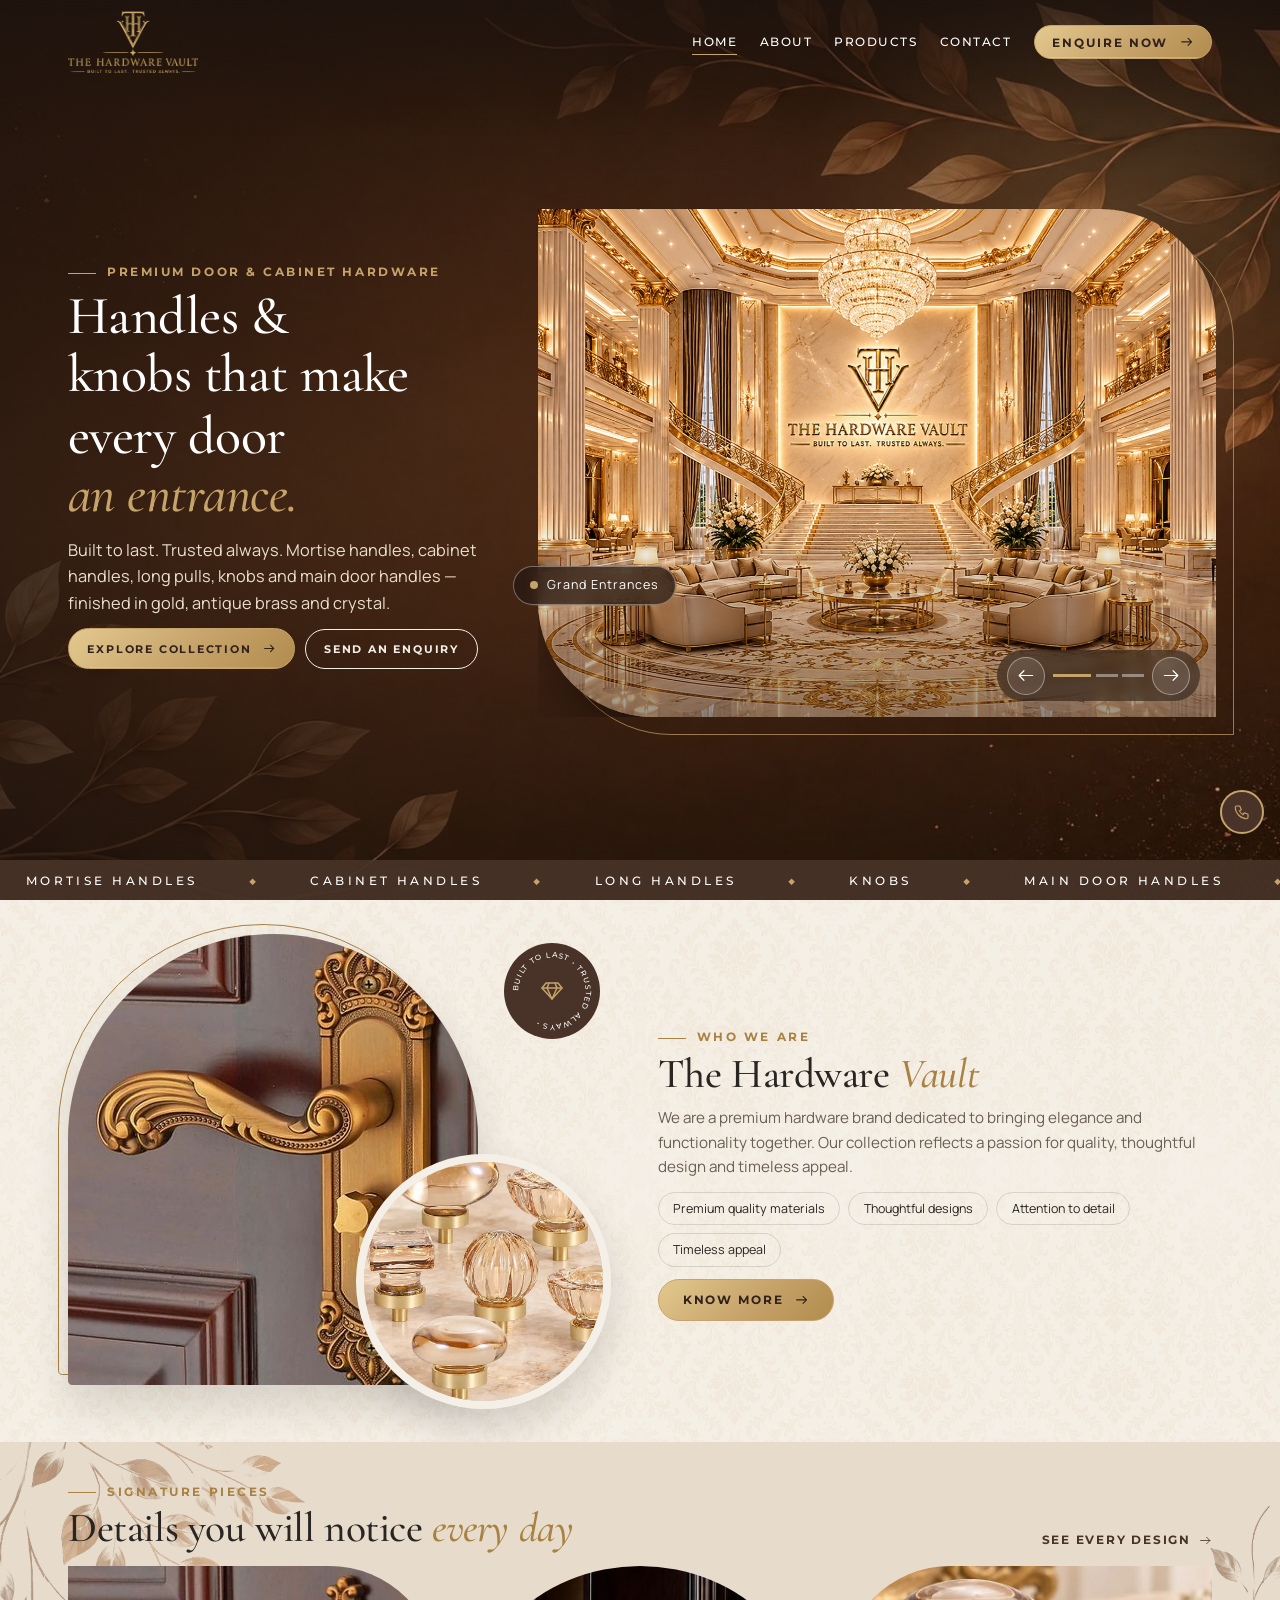
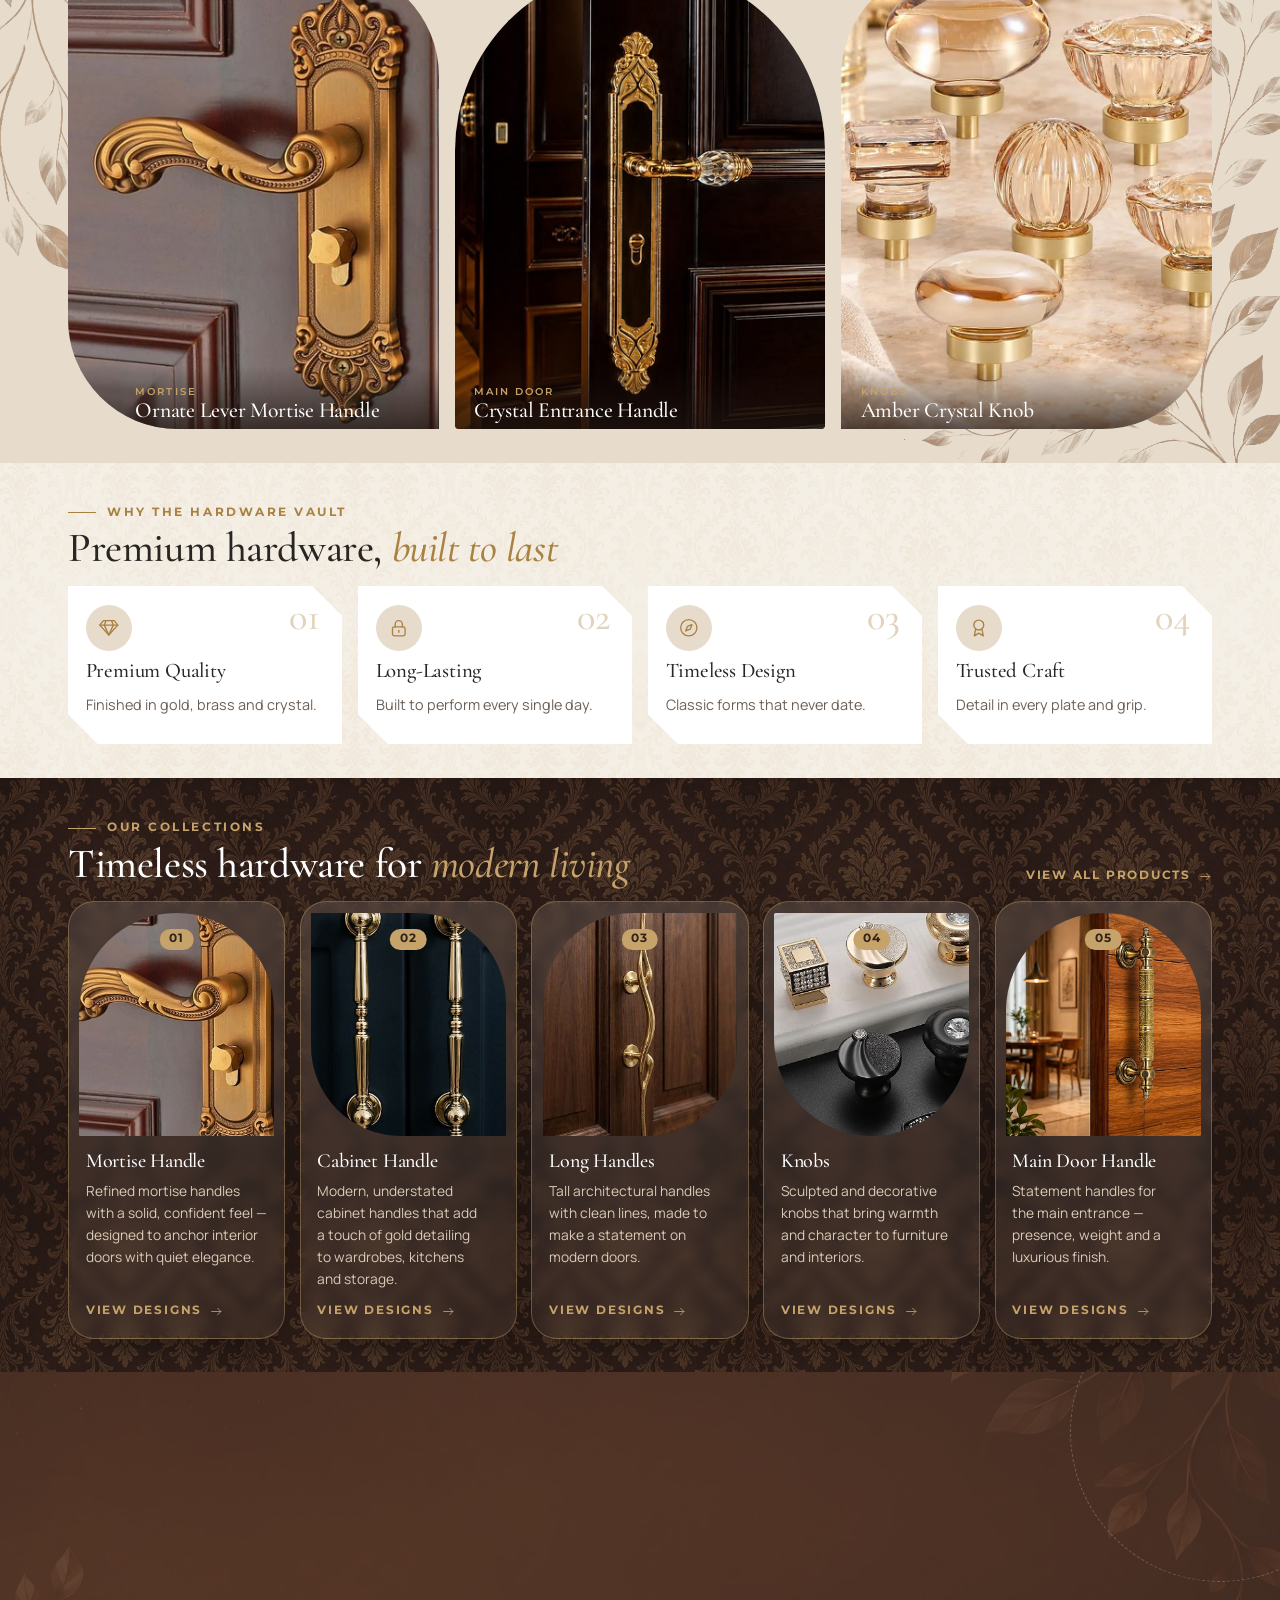
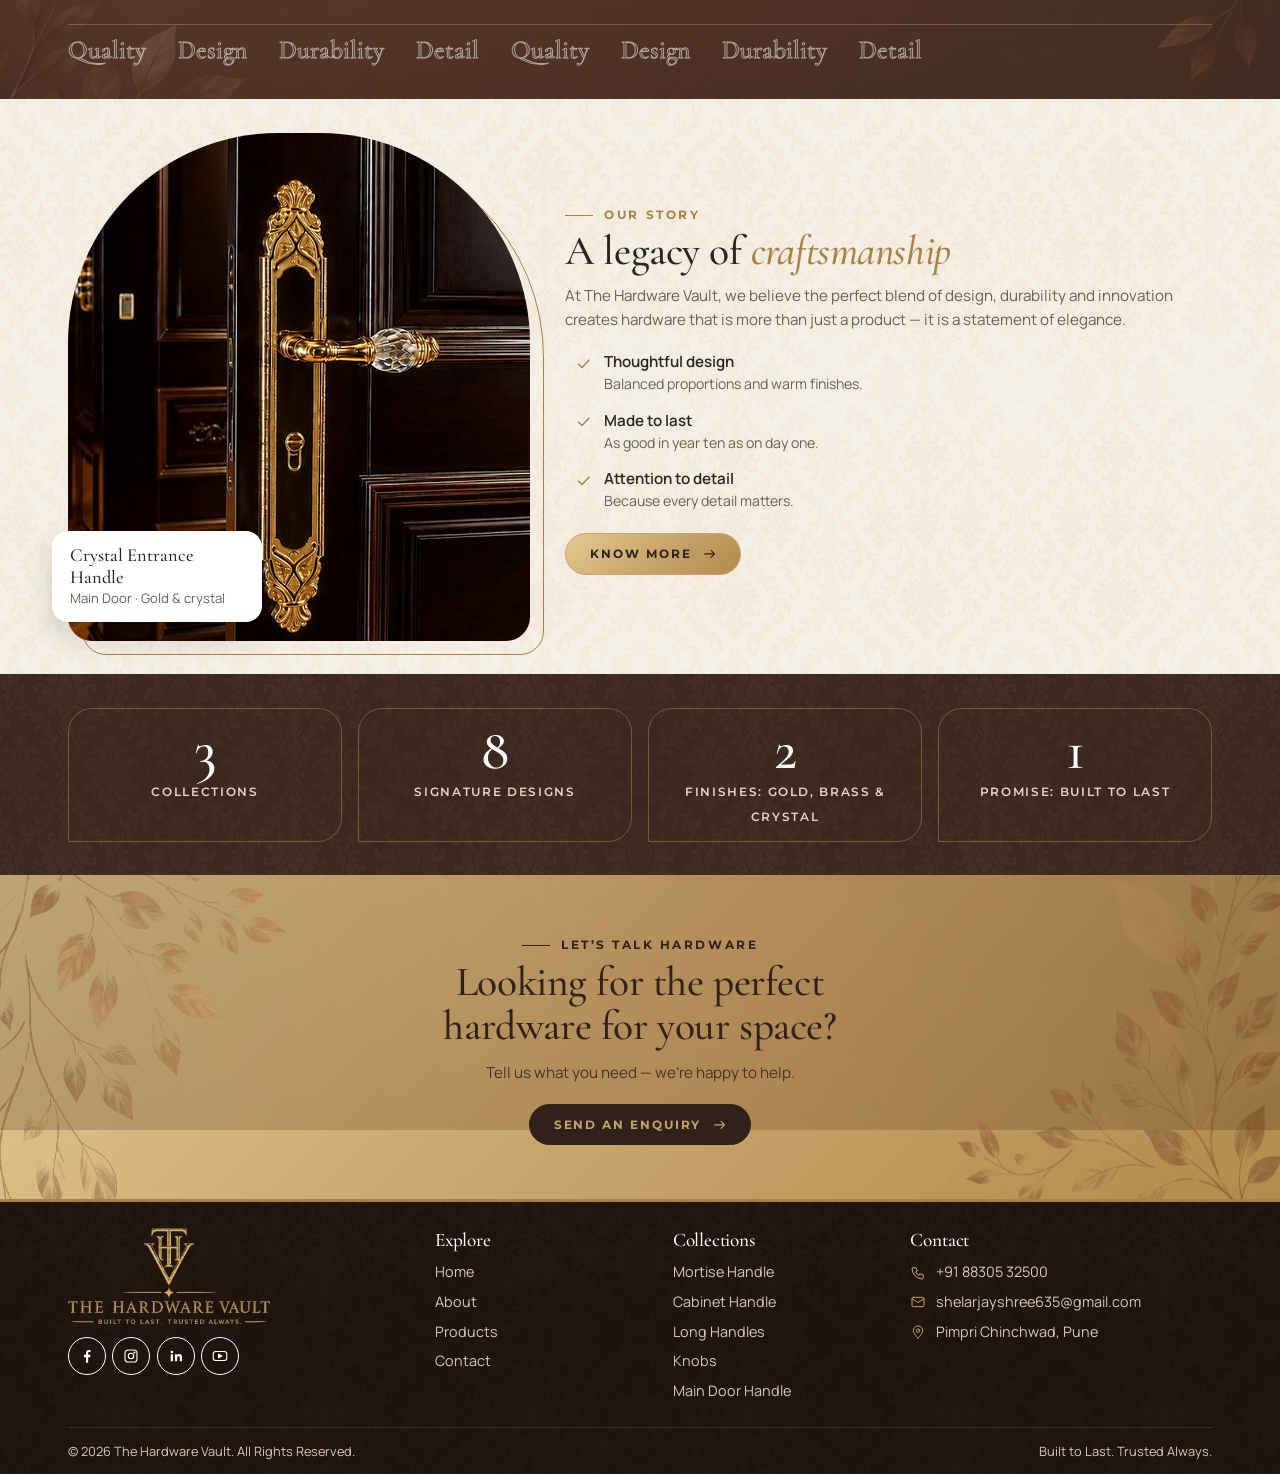
==== index.html @ c2783288 "first commit" ====
<!DOCTYPE html>
<html lang="en">

<head>
    <meta charset="UTF-8">
    <meta name="viewport" content="width=device-width, initial-scale=1.0">
    <title>The Hardware Vault — Premium Hardware Solutions</title>
    <meta name="description"
        content="The Hardware Vault — premium luxury hardware: mortise handles, cabinet handles, long handles, knobs and main door handles. Built to last. Trusted always.">
    <meta name="theme-color" content="#30211B">
    <link rel="icon" href="favicon.ico" sizes="any">
    <link rel="icon" type="image/png" href="assets/images/favicon-64.png">
    <link rel="apple-touch-icon" href="assets/images/apple-touch-icon.png">
    <link rel="preconnect" href="https://fonts.googleapis.com">
    <link rel="preconnect" href="https://fonts.gstatic.com" crossorigin>
    <link
        href="https://fonts.googleapis.com/css2?family=Cormorant+Garamond:ital,wght@0,500;0,600;1,500&family=Manrope:wght@400;500;600;700&family=Montserrat:wght@500;600;700&display=swap"
        rel="stylesheet">
    <link rel="stylesheet" href="assets/css/style.css">
    <script>document.documentElement.classList.add('js')</script>
</head>

<body>
    <a class="skip" href="#main">Skip to content</a>
    <svg xmlns="http://www.w3.org/2000/svg" style="position:absolute;width:0;height:0;overflow:hidden"
        aria-hidden="true" focusable="false">
        <defs>
            <symbol id="i-arrow" viewBox="0 0 24 24">
                <path d="M3 12h17M14 6l6 6-6 6" />
            </symbol>
            <symbol id="i-chev" viewBox="0 0 24 24">
                <path d="M6 9l6 6 6-6" />
            </symbol>
            <symbol id="i-up" viewBox="0 0 24 24">
                <path d="M6 15l6-6 6 6" />
            </symbol>
            <symbol id="i-menu" viewBox="0 0 24 24">
                <path d="M4 7h16M4 12h16M4 17h10" />
            </symbol>
            <symbol id="i-close" viewBox="0 0 24 24">
                <path d="M6 6l12 12M18 6L6 18" />
            </symbol>
            <symbol id="i-phone" viewBox="0 0 24 24">
                <path d="M5 4h4l2 5-2.5 1.5a11 11 0 0 0 5 5L15 13l5 2v4a2 2 0 0 1-2 2A16 16 0 0 1 3 6a2 2 0 0 1 2-2z" />
            </symbol>
            <symbol id="i-mail" viewBox="0 0 24 24">
                <rect x="3" y="5" width="18" height="14" rx="2" />
                <path d="M3 7l9 6 9-6" />
            </symbol>
            <symbol id="i-pin" viewBox="0 0 24 24">
                <path d="M12 21s-7-6.2-7-11a7 7 0 0 1 14 0c0 4.8-7 11-7 11z" />
                <circle cx="12" cy="10" r="2.5" />
            </symbol>
            <symbol id="i-clock" viewBox="0 0 24 24">
                <circle cx="12" cy="12" r="9" />
                <path d="M12 7v5l3 2" />
            </symbol>
            <symbol id="i-gem" viewBox="0 0 24 24">
                <path d="M6 4h12l4 5-10 11L2 9z" />
                <path d="M2 9h20M9 4l-2 5 5 11 5-11-2-5" />
            </symbol>
            <symbol id="i-lock" viewBox="0 0 24 24">
                <rect x="5" y="11" width="14" height="10" rx="2" />
                <path d="M8 11V8a4 4 0 0 1 8 0v3" />
                <path d="M12 15v2" />
            </symbol>
            <symbol id="i-compass" viewBox="0 0 24 24">
                <circle cx="12" cy="12" r="9" />
                <path d="M15.5 8.5l-2 5-5 2 2-5z" />
            </symbol>
            <symbol id="i-award" viewBox="0 0 24 24">
                <circle cx="12" cy="9" r="5.5" />
                <path d="M8.5 13.8L7 21l5-3 5 3-1.5-7.2" />
            </symbol>
            <symbol id="i-pen" viewBox="0 0 24 24">
                <path d="M4 20l1-4L16 5l3 3L8 19z" />
                <path d="M14 7l3 3" />
            </symbol>
            <symbol id="i-home" viewBox="0 0 24 24">
                <path d="M3 11l9-8 9 8" />
                <path d="M5 10v10h14V10" />
                <path d="M10 20v-6h4v6" />
            </symbol>
            <symbol id="i-check" viewBox="0 0 24 24">
                <path d="M5 12.5l4.5 4.5L19 7" />
            </symbol>
            <symbol id="i-fb" viewBox="0 0 24 24">
                <path class="ic-fill"
                    d="M13.5 21v-7.5h2.6l.5-3.2h-3.1V8.4c0-.9.4-1.6 1.7-1.6h1.5V4.1c-.3 0-1.2-.1-2.2-.1-2.4 0-3.9 1.4-3.9 4v2.3H7.9v3.2h2.7V21z"
                    fill="currentColor" stroke="none" />
            </symbol>
            <symbol id="i-ig" viewBox="0 0 24 24">
                <rect x="4" y="4" width="16" height="16" rx="4.5" />
                <circle cx="12" cy="12" r="3.6" />
                <circle cx="16.6" cy="7.4" r=".6" fill="currentColor" />
            </symbol>
            <symbol id="i-in" viewBox="0 0 24 24">
                <path
                    d="M5 9.5h3V19H5zM6.5 5a1.7 1.7 0 1 1 0 3.4 1.7 1.7 0 0 1 0-3.4zM10.5 9.5h2.9v1.3c.5-.9 1.6-1.5 3-1.5 2.7 0 3.6 1.7 3.6 4.4V19h-3v-4.8c0-1.2-.3-2-1.5-2s-1.9.9-1.9 2.1V19h-3z"
                    fill="currentColor" stroke="none" />
            </symbol>
            <symbol id="i-yt" viewBox="0 0 24 24">
                <rect x="3" y="6" width="18" height="12" rx="3.5" />
                <path d="M10.2 9.6v4.8l4.2-2.4z" fill="currentColor" />
            </symbol>
        </defs>
    </svg>
    <header class="site-header" id="top">
        <div class="container">
            <div class="hbar">
                <a class="brand" href="index.html" aria-label="The Hardware Vault - Home"><img
                        src="assets/images/logo.png" width="1130" height="537"
                        alt="The Hardware Vault - Built to last. Trusted always."></a>
                <button class="menu-btn" type="button" aria-label="Toggle menu" aria-expanded="false"
                    aria-controls="mainNav"><svg class="ic m" aria-hidden="true">
                        <use href="#i-menu" />
                    </svg><svg class="ic x" aria-hidden="true">
                        <use href="#i-close" />
                    </svg></button>
                <div class="nav-wrap" id="mainNav">
                    <ul class="nav-list">
                        <li><a class="nav-link active" aria-current="page" href="index.html">Home</a></li>
                        <li><a class="nav-link" href="about.html">About</a></li>
                        <li><a class="nav-link" href="products.html">Products</a></li>
                        <li><a class="nav-link" href="contact.html">Contact</a></li>
                        <li><a class="btn-a btn-sm magnetic" href="contact.html#enquiry">Enquire Now <svg class="ic "
                                    aria-hidden="true">
                                    <use href="#i-arrow" />
                                </svg></a></li>
                    </ul>
                </div>
            </div>
        </div>
    </header>
    <main id="main">

        <section class="hero hero-split" data-slider aria-roledescription="carousel" aria-label="Featured hardware">
            <div class="hero-glow" aria-hidden="true"></div>
            <div class="container hero-grid">
                <div class="hero-copy"><span class="eyebrow">Premium door &amp; cabinet hardware</span>
                    <h1><span class="lw"><span class="ln">Handles &amp; knobs that make</span></span><span
                            class="lw"><span class="ln">every door <em>an entrance.</em></span></span></h1>
                    <p>Built to last. Trusted always. Mortise handles, cabinet handles, long pulls, knobs and main door
                        handles &mdash; finished in gold, antique brass and crystal.</p>
                    <div class="lead-row"><a class="btn-a magnetic" href="products.html">Explore Collection <svg
                                class="ic " aria-hidden="true">
                                <use href="#i-arrow" />
                            </svg></a><a class="btn-a btn-o" href="contact.html#enquiry">Send an Enquiry</a></div>
                </div>
                <div class="hero-stage stage-land shape-leaf" data-stage>
                    <div class="stage-ring" aria-hidden="true"></div>
                    <div class="arch-frame">
                        <div class="hero-bg">
                            <figure class="slide is-on" data-cap="Grand Entrances"><img
                                    src="assets/images/hero/contact-hero.jpg" fetchpriority="high" decoding="async"
                                    alt="Grand luxury lobby with The Hardware Vault logo" style="--pos:50% 50%">
                            </figure>
                            <figure class="slide" data-cap="Statement Main Doors"><img
                                    src="assets/images/hero/home-hero.jpg"
                                    alt="Gold mortise handle on a dark panelled door" style="--pos:62% 55%"
                                    loading="lazy"></figure>
                            <figure class="slide" data-cap="Crystal &amp; Gold Knobs"><img
                                    src="assets/images/about/commitment.jpg" alt="Amber crystal knobs with gold bases"
                                    style="--pos:50% 45%" loading="lazy"></figure>
                        </div>
                    </div><span class="chip float"><i class="dot"></i> <span class="cap-t" aria-live="polite">Grand
                            Entrances</span></span>
                    <div class="hero-ctrl"><button class="arrow prev" type="button" aria-label="Previous slide"><svg
                                class="ic " aria-hidden="true">
                                <use href="#i-arrow" />
                            </svg></button>
                        <div class="dots"><button type="button" aria-label="Slide 1" class="is-on"></button><button
                                type="button" aria-label="Slide 2"></button><button type="button"
                                aria-label="Slide 3"></button></div><button class="arrow next" type="button"
                            aria-label="Next slide"><svg class="ic " aria-hidden="true">
                                <use href="#i-arrow" />
                            </svg></button>
                    </div>
                </div>
            </div>
            <div class="hero-marq" aria-hidden="true">
                <div><span>Mortise Handles</span><span>Cabinet Handles</span><span>Long
                        Handles</span><span>Knobs</span><span>Main Door Handles</span><span>Built to last. Trusted
                        always.</span><span>Mortise Handles</span><span>Cabinet Handles</span><span>Long
                        Handles</span><span>Knobs</span><span>Main Door Handles</span><span>Built to last. Trusted
                        always.</span></div>
            </div>
        </section>

        <section class="sec">
            <div class="container">
                <div class="cols cols-2">
                    <div>
                        <div class="layer tilt">
                            <div class="ph r45 a zoom" data-mask><img src="assets/images/products/mortise-1.jpg"
                                    alt="Ornate lever mortise handle in gold" loading="lazy"></div>
                            <div class="ph r11 b zoom"><img src="assets/images/products/knobs-1.jpg"
                                    alt="Amber crystal knob" loading="lazy"></div>
                            <div class="spin"><svg class="ring-t" viewBox="0 0 100 100" aria-hidden="true">
                                    <defs>
                                        <path id="cp" d="M50 50m-38 0a38 38 0 1 1 76 0a38 38 0 1 1-76 0" />
                                    </defs><text>
                                        <textPath href="#cp">Built to last &bull; Trusted always &bull;</textPath>
                                    </text>
                                </svg><svg class="ic " aria-hidden="true">
                                    <use href="#i-gem" />
                                </svg></div>
                        </div>
                    </div>
                    <div data-reveal><span class="eyebrow">Who we are</span>
                        <h2>The Hardware <em>Vault</em></h2>
                        <p>We are a premium hardware brand dedicated to bringing elegance and functionality together.
                            Our collection reflects a passion for quality, thoughtful design and timeless appeal.</p>
                        <div class="ticks"><span>Premium quality materials</span><span>Thoughtful
                                designs</span><span>Attention to detail</span><span>Timeless appeal</span></div>
                        <a class="btn-a magnetic" href="about.html">Know More <svg class="ic " aria-hidden="true">
                                <use href="#i-arrow" />
                            </svg></a>
                    </div>
                </div>
            </div>
        </section>

        <section class="sec sec-alt" id="signature">
            <div class="container">
                <div class="head head-row" data-reveal>
                    <div><span class="eyebrow">Signature Pieces</span>
                        <h2>Details you will notice <em>every day</em></h2>
                    </div><a class="lnk" href="products.html">See every design <svg class="ic " aria-hidden="true">
                            <use href="#i-arrow" />
                        </svg></a>
                </div>
                <div class="proj-grid"><a class="pcard zoom" data-reveal href="products.html#mortise-handle"
                        aria-label="Ornate Lever Mortise Handle">
                        <div class="ph"><img src="assets/images/products/mortise-1.jpg"
                                alt="Ornate Lever Mortise Handle" style="--pos:50% 50%" loading="lazy"></div><span
                            class="arr"><svg class="ic " aria-hidden="true">
                                <use href="#i-arrow" />
                            </svg></span>
                        <div class="cap"><small>Mortise</small>
                            <h3>Ornate Lever Mortise Handle</h3>
                        </div>
                    </a><a class="pcard zoom" data-reveal href="products.html#main-door-handle"
                        aria-label="Crystal Entrance Handle">
                        <div class="ph"><img src="assets/images/products/main-door-2.jpg" alt="Crystal Entrance Handle"
                                style="--pos:50% 50%" loading="lazy"></div><span class="arr"><svg class="ic "
                                aria-hidden="true">
                                <use href="#i-arrow" />
                            </svg></span>
                        <div class="cap"><small>Main Door</small>
                            <h3>Crystal Entrance Handle</h3>
                        </div>
                    </a><a class="pcard zoom" data-reveal href="products.html#knobs" aria-label="Amber Crystal Knob">
                        <div class="ph"><img src="assets/images/products/knobs-1.jpg" alt="Amber Crystal Knob"
                                style="--pos:50% 50%" loading="lazy"></div><span class="arr"><svg class="ic "
                                aria-hidden="true">
                                <use href="#i-arrow" />
                            </svg></span>
                        <div class="cap"><small>Knobs</small>
                            <h3>Amber Crystal Knob</h3>
                        </div>
                    </a></div>
            </div>
        </section>

        <section class="sec">
            <div class="container">
                <div class="head head-row" data-reveal>
                    <div><span class="eyebrow">Why The Hardware Vault</span>
                        <h2>Premium hardware, <em>built to last</em></h2>
                    </div>
                </div>
                <div class="g4">
                    <div data-reveal>
                        <div class="scard"><b class="sn">01</b><span class="ic-wrap"><svg class="ic "
                                    aria-hidden="true">
                                    <use href="#i-gem" />
                                </svg></span>
                            <h3>Premium Quality</h3>
                            <p class="mb-0">Finished in gold, brass and crystal.</p>
                        </div>
                    </div>
                    <div data-reveal>
                        <div class="scard"><b class="sn">02</b><span class="ic-wrap"><svg class="ic "
                                    aria-hidden="true">
                                    <use href="#i-lock" />
                                </svg></span>
                            <h3>Long-Lasting</h3>
                            <p class="mb-0">Built to perform every single day.</p>
                        </div>
                    </div>
                    <div data-reveal>
                        <div class="scard"><b class="sn">03</b><span class="ic-wrap"><svg class="ic "
                                    aria-hidden="true">
                                    <use href="#i-compass" />
                                </svg></span>
                            <h3>Timeless Design</h3>
                            <p class="mb-0">Classic forms that never date.</p>
                        </div>
                    </div>
                    <div data-reveal>
                        <div class="scard"><b class="sn">04</b><span class="ic-wrap"><svg class="ic "
                                    aria-hidden="true">
                                    <use href="#i-award" />
                                </svg></span>
                            <h3>Trusted Craft</h3>
                            <p class="mb-0">Detail in every plate and grip.</p>
                        </div>
                    </div>
                </div>
            </div>
        </section>

        <section class="sec sec-damask" id="collections">
            <div class="container">
                <div class="head head-row" data-reveal>
                    <div><span class="eyebrow">Our Collections</span>
                        <h2>Timeless hardware for <em>modern living</em></h2>
                    </div><a class="lnk" href="products.html">View all products <svg class="ic " aria-hidden="true">
                            <use href="#i-arrow" />
                        </svg></a>
                </div>
                <div class="svc-grid"><a class="svc v0" href="products.html#mortise-handle" data-reveal>
                        <div class="ph zoom"><img src="assets/images/categories/mortise.jpg" alt="Mortise Handle"
                                loading="lazy"><span class="num">01</span></div>
                        <div class="sb"><svg class="ic " aria-hidden="true">
                                <use href="#i-arrow" />
                            </svg>
                            <h3>Mortise Handle</h3>
                            <p>Refined mortise handles with a solid, confident feel &mdash; designed to anchor interior
                                doors with quiet elegance.</p><span class="lnk">View designs <svg class="ic "
                                    aria-hidden="true">
                                    <use href="#i-arrow" />
                                </svg></span>
                        </div>
                    </a><a class="svc v1" href="products.html#cabinet-handle" data-reveal>
                        <div class="ph zoom"><img src="assets/images/categories/cabinet.jpg" alt="Cabinet Handle"
                                loading="lazy"><span class="num">02</span></div>
                        <div class="sb"><svg class="ic " aria-hidden="true">
                                <use href="#i-arrow" />
                            </svg>
                            <h3>Cabinet Handle</h3>
                            <p>Modern, understated cabinet handles that add a touch of gold detailing to wardrobes,
                                kitchens and storage.</p><span class="lnk">View designs <svg class="ic "
                                    aria-hidden="true">
                                    <use href="#i-arrow" />
                                </svg></span>
                        </div>
                    </a><a class="svc v2" href="products.html#long-handles" data-reveal>
                        <div class="ph zoom"><img src="assets/images/categories/long.jpg" alt="Long Handles"
                                loading="lazy"><span class="num">03</span></div>
                        <div class="sb"><svg class="ic " aria-hidden="true">
                                <use href="#i-arrow" />
                            </svg>
                            <h3>Long Handles</h3>
                            <p>Tall architectural handles with clean lines, made to make a statement on modern doors.
                            </p><span class="lnk">View designs <svg class="ic " aria-hidden="true">
                                    <use href="#i-arrow" />
                                </svg></span>
                        </div>
                    </a><a class="svc v3" href="products.html#knobs" data-reveal>
                        <div class="ph zoom"><img src="assets/images/categories/knobs.jpg" alt="Knobs"
                                loading="lazy"><span class="num">04</span></div>
                        <div class="sb"><svg class="ic " aria-hidden="true">
                                <use href="#i-arrow" />
                            </svg>
                            <h3>Knobs</h3>
                            <p>Sculpted and decorative knobs that bring warmth and character to furniture and interiors.
                            </p><span class="lnk">View designs <svg class="ic " aria-hidden="true">
                                    <use href="#i-arrow" />
                                </svg></span>
                        </div>
                    </a><a class="svc v4" href="products.html#main-door-handle" data-reveal>
                        <div class="ph zoom"><img src="assets/images/categories/main-door.jpg" alt="Main Door Handle"
                                loading="lazy"><span class="num">05</span></div>
                        <div class="sb"><svg class="ic " aria-hidden="true">
                                <use href="#i-arrow" />
                            </svg>
                            <h3>Main Door Handle</h3>
                            <p>Statement handles for the main entrance &mdash; presence, weight and a luxurious finish.
                            </p><span class="lnk">View designs <svg class="ic " aria-hidden="true">
                                    <use href="#i-arrow" />
                                </svg></span>
                        </div>
                    </a></div>
            </div>
        </section>

        <section class="band" id="philosophy">
            <div class="ring"></div>
            <div class="bg" data-parallax><img src="assets/images/bg/leaves-wide.jpg" alt="" loading="lazy"></div>
            <div class="container">
                <div class="cols cols-5-7">
                    <div data-reveal><span class="eyebrow">Our Philosophy</span>
                        <h2>What guides <em>everything we do</em></h2>
                        <p class="mb-0">The handle is the first thing you touch, and the detail you remember.</p>
                    </div>
                    <div class="g3">
                        <div data-reveal>
                            <div class="pillar"><b>01</b>
                                <h4>Quality Without Compromise</h4>
                                <p>Every piece is chosen and finished with care, so it looks refined and performs
                                    reliably day after day.</p>
                            </div>
                        </div>
                        <div data-reveal>
                            <div class="pillar"><b>02</b>
                                <h4>Design That Inspires</h4>
                                <p>Clean lines, warm finishes and balanced proportions that elevate the spaces they live
                                    in.</p>
                            </div>
                        </div>
                        <div data-reveal>
                            <div class="pillar"><b>03</b>
                                <h4>Built for Everyday Living</h4>
                                <p>Hardware that feels natural to use &mdash; comfortable, dependable and made to last.
                                </p>
                            </div>
                        </div>
                    </div>
                </div>
                <div class="ticker" aria-hidden="true">
                    <div>
                        <span>Quality</span><span>Design</span><span>Durability</span><span>Detail</span><span>Quality</span><span>Design</span><span>Durability</span><span>Detail</span>
                    </div>
                </div>
            </div>
        </section>

        <section class="sec" id="legacy">
            <div class="container">
                <div class="cols cols-5-7">
                    <div class="order-1">
                        <div class="frame tilt">
                            <div class="ph r45 zoom" data-mask><img src="assets/images/products/main-door-2.jpg"
                                    alt="Crystal entrance handle on a dark wood door" loading="lazy"></div>
                            <div class="fcard"><b>Crystal Entrance Handle</b>Main Door &middot; Gold &amp; crystal</div>
                        </div>
                    </div>
                    <div data-reveal><span class="eyebrow">Our Story</span>
                        <h2>A legacy of <em>craftsmanship</em></h2>
                        <p>At The Hardware Vault, we believe the perfect blend of design, durability and innovation
                            creates hardware that is more than just a product &mdash; it is a statement of elegance.</p>
                        <ul class="fl">
                            <li><svg class="ic " aria-hidden="true">
                                    <use href="#i-check" />
                                </svg>
                                <div><strong>Thoughtful design</strong><span>Balanced proportions and warm
                                        finishes.</span></div>
                            </li>
                            <li><svg class="ic " aria-hidden="true">
                                    <use href="#i-check" />
                                </svg>
                                <div><strong>Made to last</strong><span>As good in year ten as on day one.</span></div>
                            </li>
                            <li><svg class="ic " aria-hidden="true">
                                    <use href="#i-check" />
                                </svg>
                                <div><strong>Attention to detail</strong><span>Because every detail matters.</span>
                                </div>
                            </li>
                        </ul>
                        <a class="btn-a magnetic" href="about.html">Know More <svg class="ic " aria-hidden="true">
                                <use href="#i-arrow" />
                            </svg></a>
                    </div>
                </div>
            </div>
        </section>

        <section class="sec sec-brown">
            <div class="container">
                <div class="g4 stats">
                    <div class="stat" data-reveal><b><span data-count="5">0</span></b><span>Collections</span></div>
                    <div class="stat" data-reveal><b><span data-count="15">0</span></b><span>Signature designs</span>
                    </div>
                    <div class="stat" data-reveal><b><span data-count="3">0</span></b><span>Finishes: gold, brass &amp;
                            crystal</span></div>
                    <div class="stat" data-reveal><b><span data-count="1">0</span></b><span>Promise: built to
                            last</span></div>
                </div>
            </div>
        </section>

        <section class="cta">
            <div class="cta-bg"><img src="assets/images/bg/leaves-tall.jpg" alt="" loading="lazy" style="--pos:50% 52%">
            </div>
            <div class="container" data-reveal><span class="eyebrow">Let&rsquo;s talk hardware</span>
                <h2>Looking for the perfect hardware for your space?</h2>
                <p>Tell us what you need &mdash; we&rsquo;re happy to help.</p>
                <a class="btn-a magnetic" href="contact.html#enquiry">Send an Enquiry <svg class="ic "
                        aria-hidden="true">
                        <use href="#i-arrow" />
                    </svg></a>
            </div>
        </section>
    </main>
    <footer>
        <div class="container">
            <div class="foot-grid">
                <div><a class="brand" href="index.html" aria-label="The Hardware Vault - Home"><img
                            src="assets/images/logo.png" width="1130" height="537" alt="The Hardware Vault"
                            loading="lazy"></a>
                    <div class="soc"><a href="#" aria-label="Facebook"><svg class="ic " aria-hidden="true">
                                <use href="#i-fb" />
                            </svg></a><a href="#" aria-label="Instagram"><svg class="ic " aria-hidden="true">
                                <use href="#i-ig" />
                            </svg></a><a href="#" aria-label="LinkedIn"><svg class="ic " aria-hidden="true">
                                <use href="#i-in" />
                            </svg></a><a href="#" aria-label="YouTube"><svg class="ic " aria-hidden="true">
                                <use href="#i-yt" />
                            </svg></a></div>
                </div>
                <div>
                    <h4>Explore</h4>
                    <ul>
                        <li><a href="index.html">Home</a></li>
                        <li><a href="about.html">About</a></li>
                        <li><a href="products.html">Products</a></li>
                        <li><a href="contact.html">Contact</a></li>
                    </ul>
                </div>
                <div>
                    <h4>Collections</h4>
                    <ul>
                        <li><a href="products.html#mortise-handle">Mortise Handle</a></li>
                        <li><a href="products.html#cabinet-handle">Cabinet Handle</a></li>
                        <li><a href="products.html#long-handles">Long Handles</a></li>
                        <li><a href="products.html#knobs">Knobs</a></li>
                        <li><a href="products.html#main-door-handle">Main Door Handle</a></li>
                    </ul>
                </div>
                <div>
                    <h4>Contact</h4>
                    <ul>
                        <li><svg class="ic " aria-hidden="true">
                                <use href="#i-phone" />
                            </svg><a href="tel:+918830532500">+91 88305 32500</a></li>
                        <li><svg class="ic " aria-hidden="true">
                                <use href="#i-mail" />
                            </svg><a href="mailto:shelarjayshree635@gmail.com">shelarjayshree635@gmail.com</a></li>
                        <li><svg class="ic " aria-hidden="true">
                                <use href="#i-pin" />
                            </svg><span>Pimpri Chinchwad, Pune</span></li>
                    </ul>
                </div>
            </div>
            <div class="copy"><span>&copy; <span id="year">2026</span> The Hardware Vault. All Rights
                    Reserved.</span><span>Built to Last. Trusted Always.</span></div>
        </div>
        <button class="totop" type="button" aria-label="Back to top"><svg class="ic " aria-hidden="true">
                <use href="#i-up" />
            </svg></button>
        <a class="call-fab" href="tel:+918830532500" aria-label="Call us"><svg class="ic " aria-hidden="true">
                <use href="#i-phone" />
            </svg></a>
    </footer>
    <script src="assets/js/main.js"></script>
</body>

</html>
---- assets/css/style.css ----
/* ==========================================================================
   THE HARDWARE VAULT - design system
   Layout, shapes, hover effects and motion follow the "Aurelle Interiors" template.
   Colours / logo / content are The Hardware Vault's own brand palette.
   Fonts: Cormorant Garamond (headings) · Manrope (body) · Montserrat (navigation)
          loaded from Google Fonts; bundled Crimson Pro / Outfit are the offline fallback.
   ========================================================================== */

@font-face {
  font-family: 'Crimson Pro';
  src: url('../fonts/CrimsonPro-Regular.woff') format('woff');
  font-weight: 400;
  font-style: normal;
  font-display: swap
}

@font-face {
  font-family: 'Crimson Pro';
  src: url('../fonts/CrimsonPro-Italic.woff') format('woff');
  font-weight: 400;
  font-style: italic;
  font-display: swap
}

@font-face {
  font-family: 'Crimson Pro';
  src: url('../fonts/CrimsonPro-Bold.woff') format('woff');
  font-weight: 600 700;
  font-style: normal;
  font-display: swap
}

@font-face {
  font-family: 'Outfit';
  src: url('../fonts/Outfit-Regular.woff') format('woff');
  font-weight: 300 500;
  font-style: normal;
  font-display: swap
}

@font-face {
  font-family: 'Outfit';
  src: url('../fonts/Outfit-Bold.woff') format('woff');
  font-weight: 600 800;
  font-style: normal;
  font-display: swap
}

:root {
  /* Brand palette */
  --walnut: #30211B;
  /* Deep Walnut   - hero, header, footer */
  --espresso: #493329;
  /* Espresso Brown - sections, cards      */
  --gold: #C6A36A;
  /* Champagne Gold - buttons, highlights  */
  --gold-d: #A98243;
  /* Antique Gold  - borders, icons        */
  --ivory: #F5F0E7;
  /* Warm Ivory    - background            */
  --cream: #E7DCCB;
  /* Soft Beige    - cards, sections       */
  --char: #282522;
  /* Charcoal      - text, headings        */
  --grey: #6B5F55;
  --taupe: #B9A68A;
  --line: rgba(40, 37, 34, .14);
  --grad: linear-gradient(135deg, #E3C98F 0%, #C6A36A 55%, #B28C4E 100%);
  --sec: clamp(1.3rem, 2.8vw, 2.1rem);
  --s3: 1rem;
  --ease: cubic-bezier(.22, .8, .24, 1);
  --spring: cubic-bezier(.34, 1.56, .64, 1);
  --serif: 'Cormorant Garamond', 'Crimson Pro', Georgia, 'Times New Roman', serif;
  --sans: 'Manrope', 'Outfit', 'Segoe UI', system-ui, -apple-system, Arial, sans-serif;
  --nav: 'Montserrat', 'Outfit', 'Segoe UI', system-ui, sans-serif;
}

*,
*::before,
*::after {
  box-sizing: border-box
}

html {
  scroll-behavior: smooth;
  scroll-padding-top: 90px;
  -webkit-text-size-adjust: 100%
}

body {
  margin: 0;
  font-family: var(--sans);
  color: var(--char);
  background: var(--ivory);
  font-size: .95rem;
  line-height: 1.6;
  overflow-x: hidden;
  -webkit-font-smoothing: antialiased
}

img {
  max-width: 100%;
  display: block
}

a {
  color: inherit;
  text-decoration: none
}

ul {
  list-style: none;
  margin: 0;
  padding: 0
}

button {
  font: inherit;
  color: inherit
}

h1,
h2,
h3,
h4 {
  font-family: var(--serif);
  font-weight: 500;
  line-height: 1.08;
  letter-spacing: -.01em;
  margin: 0 0 .6rem;
  text-wrap: balance
}

h1 {
  font-size: clamp(2.2rem, 5vw, 3.9rem)
}

h2 {
  font-size: clamp(1.8rem, 3.4vw, 2.6rem)
}

h3 {
  font-size: 1.5rem
}

p {
  margin: 0 0 .8rem;
  color: var(--grey);
  text-wrap: pretty
}

em {
  color: var(--gold-d);
  font-style: italic
}

.hero em,
.page-hero em,
.band em,
.cta em,
.sec-brown em,
.sec-dark em {
  color: var(--gold)
}

:focus-visible {
  outline: 2px solid var(--gold-d);
  outline-offset: 3px
}

.ic {
  width: 1.25em;
  height: 1.25em;
  fill: none;
  stroke: currentColor;
  stroke-width: 1.5;
  stroke-linecap: round;
  stroke-linejoin: round;
  flex: none
}

.skip {
  position: absolute;
  left: -999px;
  top: 8px;
  background: var(--gold);
  color: var(--walnut);
  padding: .5rem 1rem;
  z-index: 2000
}

.skip:focus {
  left: 8px
}

/* ---------- layout helpers (grid replaces Bootstrap) ---------- */
.container {
  width: 100%;
  max-width: 1200px;
  margin-inline: auto;
  padding-inline: clamp(16px, 3vw, 28px)
}

.sec {
  padding: var(--sec) 0
}

.sec-alt {
  background: var(--cream)
}

.sec-brown {
  background: var(--espresso);
  color: #fff
}

.sec-brown p {
  color: #e3d6c3
}

.sec-dark {
  background: var(--walnut);
  color: #eee
}

.sec-dark p {
  color: #d7c9b5
}

.eyebrow {
  font: 700 .72rem/1 var(--nav);
  letter-spacing: .22em;
  text-transform: uppercase;
  color: var(--gold-d);
  display: inline-flex;
  align-items: center;
  gap: .7rem;
  margin-bottom: .5rem
}

.eyebrow::before {
  content: "";
  width: 28px;
  height: 1px;
  background: currentColor
}

.hero .eyebrow,
.page-hero .eyebrow,
.band .eyebrow,
.cta .eyebrow,
.sec-brown .eyebrow,
.sec-dark .eyebrow {
  color: var(--gold)
}

.head {
  max-width: 640px;
  margin-bottom: .9rem
}

.head-row {
  display: flex;
  flex-wrap: wrap;
  justify-content: space-between;
  align-items: flex-end;
  gap: .6rem;
  max-width: none
}

.head-row h2,
.head h2 {
  margin-bottom: 0
}

.cols {
  display: grid;
  gap: 1.2rem;
  align-items: center
}

.cols-2 {
  grid-template-columns: 1fr 1fr
}

.cols-5-7 {
  grid-template-columns: 5fr 7fr
}

.cols-7-5 {
  grid-template-columns: 7fr 5fr
}

.cols-stretch {
  align-items: stretch
}

.g4 {
  display: grid;
  grid-template-columns: repeat(4, 1fr);
  gap: 1rem
}

.g3 {
  display: grid;
  grid-template-columns: repeat(3, 1fr);
  gap: 1rem
}

@media(min-width:992px) {
  .cols {
    gap: 2.2rem
  }
}

@media(max-width:991px) {

  .cols-2,
  .cols-5-7,
  .cols-7-5 {
    grid-template-columns: 1fr
  }

  .g4 {
    grid-template-columns: repeat(2, 1fr)
  }

  .order-1 {
    order: -1
  }
}

@media(max-width:767px) {
  .g3 {
    grid-template-columns: 1fr
  }

  .head-row {
    flex-direction: column;
    align-items: flex-start
  }
}

@media(max-width:575px) {
  .g4 {
    grid-template-columns: 1fr
  }
}

/* ---------- header ---------- */
.site-header {
  position: fixed;
  inset: 0 0 auto;
  z-index: 1000;
  padding: .7rem 0;
  color: #fff;
  transition: background .4s, padding .4s, box-shadow .4s
}

.site-header::before {
  content: "";
  position: absolute;
  inset: 0 0 -60% 0;
  background: linear-gradient(rgba(30, 20, 15, .72), rgba(30, 20, 15, 0));
  pointer-events: none;
  transition: opacity .4s;
  z-index: -1
}

.site-header.solid {
  background: rgba(48, 33, 27, .96);
  -webkit-backdrop-filter: blur(10px);
  backdrop-filter: blur(10px);
  padding: .35rem 0;
  box-shadow: 0 1px 0 rgba(198, 163, 106, .28)
}

.site-header.solid::before {
  opacity: 0
}

.hbar {
  display: flex;
  align-items: center;
  justify-content: space-between;
  flex-wrap: wrap;
  gap: 1rem
}

.brand {
  display: block;
  line-height: 0;
  flex: none
}

.brand img {
  height: 62px;
  width: auto;
  transition: height .4s var(--ease), transform .6s var(--ease)
}

.site-header.solid .brand img {
  height: 50px
}

.brand:hover img {
  transform: rotate(-2deg) scale(1.06)
}

.nav-wrap {
  display: flex;
  align-items: center
}

.nav-list {
  display: flex;
  align-items: center;
  gap: 1.4rem
}

.nav-link {
  position: relative;
  display: inline-flex;
  align-items: center;
  gap: .35rem;
  font: 500 .78rem/1 var(--nav);
  letter-spacing: .12em;
  text-transform: uppercase;
  padding: .4rem 0;
  color: inherit;
  background: none;
  border: 0;
  cursor: pointer
}

.nav-link::after {
  content: "";
  position: absolute;
  left: 0;
  bottom: 0;
  height: 1px;
  width: 100%;
  background: var(--gold);
  transform: scaleX(0);
  transform-origin: right;
  transition: transform .45s var(--ease)
}

.nav-link:hover::after,
.nav-link.active::after {
  transform: scaleX(1);
  transform-origin: left
}

.nav-link .ic {
  width: .9em;
  height: .9em;
  transition: transform .3s
}

.has-dd {
  position: relative
}

.has-dd:hover .nav-link .ic,
.has-dd.open .nav-link .ic {
  transform: rotate(180deg)
}

.dd {
  position: absolute;
  top: 100%;
  left: -1rem;
  min-width: 220px;
  padding: .6rem;
  margin-top: .4rem;
  background: var(--walnut);
  border: 1px solid rgba(198, 163, 106, .3);
  border-radius: 18px 18px 18px 0;
  box-shadow: 0 18px 40px rgba(0, 0, 0, .35);
  opacity: 0;
  visibility: hidden;
  transform: translateY(10px);
  transition: opacity .3s, transform .4s var(--ease), visibility .3s
}

.has-dd:hover .dd,
.has-dd.open .dd,
.has-dd:focus-within .dd {
  opacity: 1;
  visibility: visible;
  transform: none
}

.dd a {
  display: block;
  padding: .5rem .8rem;
  border-radius: 10px;
  font-size: .85rem;
  color: #eadfcd;
  transition: background .3s, color .3s, transform .3s var(--ease)
}

.dd a:hover {
  background: var(--gold);
  color: var(--walnut);
  transform: translateX(4px)
}

.menu-btn {
  display: none;
  width: 44px;
  height: 44px;
  border: 0;
  background: none;
  color: #fff;
  font-size: 1.3rem;
  cursor: pointer;
  align-items: center;
  justify-content: center
}

.menu-btn .ic {
  width: 1.5rem;
  height: 1.5rem;
  stroke-width: 1.8
}

.menu-btn .x {
  display: none
}

.menu-btn[aria-expanded="true"] .x {
  display: block
}

.menu-btn[aria-expanded="true"] .m {
  display: none
}

@media(max-width:991px) {
  .menu-btn {
    display: inline-flex
  }

  .nav-wrap {
    display: none;
    flex-basis: 100%;
    background: var(--ivory);
    margin: .3rem -.5rem 0;
    padding: 1rem 1.25rem;
    border-radius: 18px;
    box-shadow: 0 12px 30px rgba(0, 0, 0, .25);
    max-height: calc(100svh - 5rem);
    overflow-y: auto;
    color: var(--char)
  }

  .nav-wrap.open {
    display: block
  }

  .nav-list {
    flex-direction: column;
    align-items: flex-start;
    gap: .3rem
  }

  .has-dd {
    width: 100%
  }

  .has-dd .nav-link .ic {
    display: none
  }

  .dd {
    position: static;
    opacity: 1;
    visibility: visible;
    transform: none;
    box-shadow: none;
    border: 0;
    background: none;
    padding: 0 0 0 .8rem;
    margin: 0;
    min-width: 0
  }

  .dd a {
    color: var(--grey);
    padding: .35rem .5rem
  }

  .nav-wrap .btn-a {
    margin-top: .5rem
  }
}

/* ---------- buttons ---------- */
.btn-a {
  position: relative;
  z-index: 0;
  isolation: isolate;
  overflow: hidden;
  display: inline-flex;
  align-items: center;
  gap: .7rem;
  padding: .8rem 1.5rem;
  border: 1px solid var(--gold);
  border-radius: 40px;
  background: var(--grad);
  color: var(--walnut);
  font: 700 .75rem/1.1 var(--nav);
  letter-spacing: .16em;
  text-transform: uppercase;
  cursor: pointer;
  transition: color .35s, border-color .35s, transform .5s var(--spring), box-shadow .4s
}

.btn-a::before {
  content: "";
  position: absolute;
  inset: 0;
  background: var(--walnut);
  transform: translateY(101%);
  transition: transform .4s var(--ease);
  z-index: -1
}

.btn-a:hover::before {
  transform: none
}

.btn-a:hover {
  color: var(--gold);
  border-color: var(--walnut)
}

.btn-a .ic {
  width: 1.15em;
  height: 1.15em;
  stroke-width: 2;
  transition: transform .35s var(--ease)
}

.btn-a:hover .ic {
  transform: translateX(5px)
}

.btn-sm {
  padding: .55rem 1.1rem
}

.btn-block {
  width: 100%;
  justify-content: center
}

.hero .btn-a::before,
.cta .btn-a::before,
.site-header .btn-a::before,
.band .btn-a::before,
.sec-dark .btn-a::before {
  background: var(--ivory)
}

.hero .btn-a:hover,
.cta .btn-a:hover,
.site-header .btn-a:hover,
.band .btn-a:hover,
.sec-dark .btn-a:hover {
  color: var(--walnut);
  border-color: var(--ivory)
}

.nav-wrap .btn-a::before {
  background: var(--walnut)
}

.nav-wrap .btn-a:hover {
  color: var(--gold);
  border-color: var(--walnut)
}

@media(min-width:992px) {
  .site-header .nav-wrap .btn-a::before {
    background: var(--ivory)
  }

  .site-header .nav-wrap .btn-a:hover {
    color: var(--walnut);
    border-color: var(--ivory)
  }
}

.btn-o {
  background: transparent;
  color: inherit;
  border-color: currentColor
}

.hero .btn-o,
.cta .btn-o {
  color: var(--ivory)
}

.lnk {
  font: 700 .74rem/1 var(--nav);
  letter-spacing: .15em;
  text-transform: uppercase;
  color: var(--espresso);
  display: inline-flex;
  gap: .5rem;
  align-items: center;
  border-bottom: 1px solid transparent;
  padding-bottom: 3px;
  transition: .3s
}

.lnk .ic {
  width: 1.1em;
  height: 1.1em;
  transition: transform .35s var(--ease)
}

.lnk:hover {
  border-color: var(--gold-d);
  color: var(--gold-d)
}

.lnk:hover .ic {
  transform: translateX(4px)
}

/* ---------- hero ---------- */
@keyframes spin {
  to {
    transform: rotate(360deg)
  }
}

@keyframes marq {
  to {
    transform: translateX(-50%)
  }
}

@keyframes pulse {
  0% {
    box-shadow: 0 0 0 0 rgba(198, 163, 106, .6)
  }

  100% {
    box-shadow: 0 0 0 12px rgba(198, 163, 106, 0)
  }
}

@keyframes sweep {
  to {
    background-position: 200% 0
  }
}

@keyframes floaty {

  0%,
  100% {
    transform: translateY(0)
  }

  50% {
    transform: translateY(-10px)
  }
}

@keyframes rise {
  from {
    opacity: 0;
    transform: translateY(20px)
  }

  to {
    opacity: 1;
    transform: none
  }
}

@keyframes lineUp {
  from {
    transform: translateY(110%);
    opacity: 0
  }

  to {
    transform: none;
    opacity: 1
  }
}

@keyframes zoomOut {
  from {
    transform: scale(1.15)
  }

  to {
    transform: scale(1)
  }
}

@keyframes kb {
  from {
    transform: scale(1.02)
  }

  to {
    transform: scale(1.1)
  }
}

.hero {
  position: relative;
  min-height: min(66vh, 560px);
  display: flex;
  align-items: flex-end;
  color: #fff;
  overflow: hidden;
  background: var(--walnut)
}

.hero-bg {
  position: absolute;
  inset: 0;
  animation: zoomOut 1.8s ease-out both
}

.slide {
  position: absolute;
  inset: 0;
  margin: 0;
  opacity: 0;
  transition: opacity 1.4s ease
}

.slide.is-on {
  opacity: 1
}

.slide img {
  width: 100%;
  height: 100%;
  object-fit: cover;
  object-position: var(--pos, 50% 50%)
}

.slide.is-on img {
  animation: kb 9s ease-out both
}

.hero::after {
  content: "";
  position: absolute;
  inset: 0;
  background: linear-gradient(180deg, rgba(48, 33, 27, .62), rgba(48, 33, 27, .25) 45%, rgba(36, 24, 18, .9));
  pointer-events: none
}

.hero .container {
  position: relative;
  z-index: 2;
  padding-top: 5.8rem;
  padding-bottom: 3.4rem
}

.hero h1 {
  font-size: clamp(2.2rem, 5vw, 3.9rem);
  max-width: 760px
}

.hero p {
  color: #eadfcd;
  max-width: 520px;
  font-size: 1.02rem
}

.hero .eyebrow {
  animation: rise .7s .2s both
}

.lw {
  display: block;
  overflow: hidden;
  padding-bottom: .08em
}

.lw .ln {
  display: block;
  animation: lineUp 1s cubic-bezier(.16, .84, .3, 1) both
}

.lw:nth-child(1) .ln {
  animation-delay: .3s
}

.lw:nth-child(2) .ln {
  animation-delay: .42s
}

.hero p,
.hero .lead-row {
  animation: rise .8s .9s both
}

.hero .lead-row {
  display: flex;
  flex-wrap: wrap;
  gap: .8rem;
  align-items: center;
  animation-delay: 1.05s
}

.chip {
  display: inline-flex;
  align-items: center;
  gap: .6rem;
  padding: .55rem 1rem;
  border: 1px solid rgba(255, 255, 255, .35);
  border-radius: 40px;
  background: rgba(255, 255, 255, .12);
  -webkit-backdrop-filter: blur(8px);
  backdrop-filter: blur(8px);
  font-size: .78rem;
  letter-spacing: .08em;
  transition: background .35s, transform .35s var(--ease), border-color .35s
}

.chip:hover {
  background: rgba(198, 163, 106, .35);
  border-color: var(--gold);
  transform: translateY(-3px)
}

.chip i.dot {
  width: 8px;
  height: 8px;
  border-radius: 50%;
  background: var(--gold);
  animation: pulse 1.8s infinite
}

.hero .chip.float {
  position: absolute;
  right: max(1rem, 5vw);
  top: 34%;
  z-index: 3;
  display: none;
  animation: floaty 3s ease-in-out infinite
}

@media(min-width:992px) {
  .hero .chip.float {
    display: inline-flex
  }
}

.hero-ctrl {
  position: absolute;
  right: max(1rem, 5vw);
  bottom: 3.7rem;
  z-index: 4;
  display: flex;
  align-items: center;
  gap: .5rem
}

.hero-ctrl .arrow {
  width: 38px;
  height: 38px;
  border-radius: 50%;
  border: 1px solid rgba(255, 255, 255, .4);
  background: rgba(255, 255, 255, .1);
  cursor: pointer;
  display: grid;
  place-items: center;
  transition: background .3s, color .3s, transform .35s var(--ease)
}

.hero-ctrl .arrow:hover {
  background: var(--gold);
  color: var(--walnut);
  border-color: var(--gold);
  transform: scale(1.08)
}

.hero-ctrl .prev .ic {
  transform: scaleX(-1)
}

.hero-ctrl .dots {
  display: flex;
  gap: .3rem
}

.hero-ctrl .dots button {
  width: 22px;
  height: 3px;
  border: 0;
  padding: 0;
  background: rgba(255, 255, 255, .4);
  cursor: pointer;
  transition: .3s
}

.hero-ctrl .dots button.is-on {
  width: 38px;
  background: var(--gold)
}

.hero-marq {
  position: absolute;
  left: 0;
  right: 0;
  bottom: 0;
  z-index: 3;
  background: rgba(73, 51, 41, .9);
  padding: .5rem 0;
  overflow: hidden;
  white-space: nowrap
}

.hero-marq div {
  display: inline-block;
  animation: marq 28s linear infinite;
  font: 500 .72rem/1 var(--nav);
  letter-spacing: .3em;
  text-transform: uppercase
}

.hero-marq span {
  margin: 0 1.6rem
}

.hero-marq span::after {
  content: "\25C6";
  margin-left: 3.2rem;
  color: var(--gold)
}

/* inner page hero */
.page-hero {
  position: relative;
  padding: 5.4rem 0 1.4rem;
  background: var(--espresso);
  color: #fff;
  overflow: hidden
}

.ph-bg {
  position: absolute;
  inset: 0;
  animation: zoomOut 1.6s ease-out both
}

.ph-bg img {
  width: 100%;
  height: 100%;
  object-fit: cover;
  object-position: var(--pos, 50% 50%)
}

.page-hero::after {
  content: "";
  position: absolute;
  inset: 0;
  background: linear-gradient(90deg, rgba(40, 27, 21, .9), rgba(48, 33, 27, .5))
}

.page-hero .container {
  position: relative;
  z-index: 3
}

.page-hero h1 {
  font-size: clamp(2rem, 4.2vw, 3.2rem);
  margin-bottom: .4rem
}

.page-hero p {
  color: #eadfcd;
  margin-bottom: .6rem
}

.page-hero .crumb,
.page-hero h1,
.page-hero p.sub {
  animation: rise .8s both
}

.page-hero h1 {
  animation-delay: .12s
}

.page-hero p.sub {
  animation-delay: .24s
}

.crumb {
  font: 500 .78rem/1 var(--nav);
  letter-spacing: .1em;
  text-transform: uppercase;
  color: #eadfcd
}

.crumb a {
  transition: color .3s
}

.crumb a:hover {
  color: var(--gold)
}

.page-hero .chips {
  display: flex;
  flex-wrap: wrap;
  gap: .5rem;
  margin-top: .4rem
}

/* ---------- image blocks ---------- */
.ph {
  background: linear-gradient(135deg, var(--cream), var(--taupe));
  overflow: hidden;
  position: relative
}

.ph img {
  width: 100%;
  height: 100%;
  object-fit: cover;
  object-position: var(--pos, 50% 50%);
  transition: transform 1.1s var(--ease)
}

.zoom:hover img {
  transform: scale(1.07)
}

.r45 {
  aspect-ratio: 4/4.4
}

.r11 {
  aspect-ratio: 1
}

/* ---------- studio / layered images ---------- */
.layer {
  position: relative;
  padding: 0 0 1.5rem;
  transition: transform .5s var(--ease);
  transform-style: preserve-3d
}

.layer .a {
  width: 74%;
  border-radius: 999px 999px 22px 22px;
  position: relative;
  box-shadow: 0 20px 40px rgba(40, 37, 34, .15)
}

.layer .b {
  position: absolute;
  right: 2%;
  bottom: 0;
  width: 46%;
  border-radius: 50%;
  border: 8px solid var(--ivory);
  box-shadow: 0 18px 40px rgba(0, 0, 0, .14);
  transition: transform .6s var(--ease)
}

.sec-alt .layer .b {
  border-color: var(--cream)
}

.layer::before {
  content: "";
  position: absolute;
  left: -10px;
  top: -10px;
  width: 74%;
  height: calc(100% - 1.5rem);
  border: 1px solid var(--gold-d);
  border-radius: 999px 999px 22px 22px;
  transition: transform .6s var(--ease)
}

.layer:hover::before {
  transform: translate(14px, 14px)
}

.spin {
  position: absolute;
  right: 4%;
  top: 2%;
  width: 96px;
  height: 96px;
  z-index: 3;
  background: var(--espresso);
  border-radius: 50%;
  color: #fff;
  display: grid;
  place-items: center;
  transition: transform .5s var(--ease)
}

.spin svg.ring-t {
  position: absolute;
  inset: 4px;
  width: calc(100% - 8px);
  height: calc(100% - 8px);
  animation: spin 16s linear infinite
}

.spin text {
  font: 500 9.5px var(--nav);
  letter-spacing: 2.2px;
  fill: #fff;
  text-transform: uppercase
}

.spin .ic {
  color: var(--gold);
  width: 1.5rem;
  height: 1.5rem
}

.layer:hover .spin {
  transform: scale(1.08) rotate(10deg)
}

.ticks {
  display: flex;
  flex-wrap: wrap;
  gap: .5rem;
  margin: .3rem 0 .8rem
}

.ticks span {
  padding: .35rem .9rem;
  border: 1px solid var(--line);
  border-radius: 30px;
  font-size: .78rem;
  transition: .3s
}

.ticks span:hover {
  background: var(--espresso);
  color: #fff;
  border-color: var(--espresso);
  transform: translateY(-3px)
}

/* ---------- project / signature cards ---------- */
.pcard {
  position: relative;
  display: block;
  overflow: hidden;
  border-radius: 20px;
  transition: border-radius .7s var(--ease), box-shadow .5s, transform .5s var(--ease), opacity .4s
}

.pcard .ph {
  position: absolute;
  inset: 0;
  height: 100%;
  width: 100%
}

.pcard:hover {
  box-shadow: 0 22px 44px rgba(40, 37, 34, .25)
}

.pcard::after {
  content: "";
  position: absolute;
  inset: 10px;
  border: 1px solid rgba(255, 255, 255, .7);
  border-radius: inherit;
  opacity: 0;
  transform: scale(1.06);
  transition: .5s var(--ease);
  pointer-events: none;
  z-index: 1
}

.pcard:hover::after {
  opacity: 1;
  transform: none
}

.pcard .cap {
  position: absolute;
  left: 0;
  right: 0;
  bottom: 0;
  padding: 1.2rem;
  color: #fff;
  background: linear-gradient(transparent, rgba(30, 20, 15, .88));
  transform: translateY(.8rem);
  transition: transform .5s var(--ease)
}

.pcard:hover .cap {
  transform: none
}

.pcard .cap small {
  display: block;
  font: 600 .65rem/1.4 var(--nav);
  letter-spacing: .2em;
  text-transform: uppercase;
  color: var(--gold)
}

.pcard .cap h3 {
  margin: 0;
  font-size: 1.35rem;
  transition: letter-spacing .5s var(--ease)
}

.pcard:hover .cap h3 {
  letter-spacing: .02em
}

.pcard .arr {
  position: absolute;
  right: 1rem;
  top: 1rem;
  width: 40px;
  height: 40px;
  border-radius: 50%;
  background: var(--gold);
  color: var(--walnut);
  display: grid;
  place-items: center;
  opacity: 0;
  transform: scale(.6) rotate(-45deg);
  transition: .45s var(--ease);
  z-index: 2
}

.pcard:hover .arr {
  opacity: 1;
  transform: none
}

.proj-grid {
  display: grid;
  grid-template-columns: repeat(12, 1fr);
  gap: .8rem;
  grid-auto-rows: minmax(0, 1fr)
}

.proj-grid .pcard {
  min-height: 250px
}

.proj-grid .pcard:nth-child(1) {
  grid-column: span 5;
  min-height: 340px;
  border-radius: 0 110px 0 110px
}

.proj-grid .pcard:nth-child(2) {
  grid-column: span 3;
  border-radius: 999px 999px 20px 20px
}

.proj-grid .pcard:nth-child(3) {
  grid-column: span 4;
  border-radius: 110px 0 110px 0
}

.proj-grid .pcard:hover {
  border-radius: 24px !important
}

@media(max-width:767px) {
  .proj-grid .pcard:nth-child(n) {
    grid-column: span 12;
    min-height: 300px
  }
}

/* ---------- cut-corner cards ---------- */
.scard {
  position: relative;
  overflow: hidden;
  height: 100%;
  background: #fff;
  padding: 1.2rem 1.1rem 1rem;
  clip-path: polygon(0 0, calc(100% - 30px) 0, 100% 30px, 100% 100%, 30px 100%, 0 calc(100% - 30px));
  transition: transform .45s var(--ease)
}

.scard::before {
  content: "";
  position: absolute;
  inset: 0;
  background: linear-gradient(160deg, var(--espresso), var(--walnut));
  transform: translateY(101%);
  transition: transform .55s var(--ease)
}

.scard:hover::before {
  transform: none
}

.scard>* {
  position: relative;
  z-index: 1;
  transition: color .4s
}

.scard:hover {
  transform: translateY(-6px)
}

.scard .ic-wrap {
  width: 46px;
  height: 46px;
  margin-bottom: .6rem;
  border-radius: 50%;
  background: var(--cream);
  display: grid;
  place-items: center;
  color: var(--gold-d);
  transition: .5s var(--ease)
}

.scard .ic-wrap .ic {
  width: 1.35rem;
  height: 1.35rem
}

.scard:hover .ic-wrap {
  background: var(--gold);
  color: var(--walnut);
  transform: rotate(360deg)
}

.scard h3 {
  font-size: 1.3rem
}

.scard p {
  font-size: .9rem;
  margin-bottom: .8rem
}

.scard:hover h3 {
  color: #fff
}

.scard:hover p {
  color: #e3d6c3
}

.scard .sn {
  position: absolute;
  right: 1.4rem;
  top: .8rem;
  font: 500 2.4rem/1 var(--serif);
  color: rgba(169, 130, 67, .35)
}

.sec-alt .scard {
  background: #fff
}

/* ---------- collections (arch photo cards) ---------- */
.svc-grid {
  display: grid;
  grid-template-columns: repeat(5, 1fr);
  gap: .9rem
}

.svc {
  position: relative;
  display: block;
  background: #fff;
  border: 1px solid var(--line);
  border-radius: 22px;
  overflow: hidden;
  height: 100%;
  transition: transform .5s var(--ease), box-shadow .5s, border-color .4s
}

.svc:hover {
  transform: translateY(-8px);
  box-shadow: 0 22px 44px rgba(40, 37, 34, .14);
  border-color: var(--gold-d)
}

.svc .ph {
  aspect-ratio: 4/4.6;
  margin: .6rem .6rem 0;
  transition: border-radius .7s var(--ease)
}

.svc.v0 .ph {
  border-radius: 999px 999px 16px 16px
}

.svc.v1 .ph {
  border-radius: 0 90px 0 90px
}

.svc.v2 .ph {
  border-radius: 90px 0 90px 0
}

.svc.v3 .ph {
  border-radius: 16px 16px 999px 999px
}

.svc.v4 .ph {
  border-radius: 999px 999px 16px 16px
}

.svc:hover .ph {
  border-radius: 20px
}

.svc .num {
  position: absolute;
  left: .9rem;
  top: .8rem;
  background: var(--gold);
  color: var(--walnut);
  font: 700 .72rem/1 var(--nav);
  letter-spacing: .1em;
  padding: .3rem .6rem;
  border-radius: 20px;
  z-index: 2
}

.svc .sb {
  padding: .7rem 1rem .9rem
}

.svc .sb>.ic {
  float: right;
  color: var(--gold-d);
  margin-top: .3rem;
  transform: rotate(-45deg);
  transition: transform .4s var(--ease)
}

.svc:hover .sb>.ic {
  transform: none
}

.svc h3 {
  font-size: 1.25rem
}

.svc p {
  font-size: .86rem;
  margin-bottom: .7rem
}

@media(max-width:1099px) {
  .svc-grid {
    grid-template-columns: repeat(6, 1fr)
  }

  .svc:nth-child(-n+3) {
    grid-column: span 2
  }

  .svc:nth-child(n+4) {
    grid-column: span 3
  }
}

@media(max-width:699px) {
  .svc-grid {
    grid-template-columns: repeat(2, 1fr)
  }

  .svc:nth-child(n) {
    grid-column: auto
  }

  .svc:nth-child(5) {
    grid-column: 1/-1
  }
}

@media(max-width:479px) {
  .svc-grid {
    grid-template-columns: 1fr
  }

  .svc:nth-child(n) {
    grid-column: auto
  }
}

/* ---------- philosophy band ---------- */
.band {
  position: relative;
  color: #fff;
  padding: var(--sec) 0;
  overflow: hidden;
  background: var(--espresso)
}

.band .bg {
  position: absolute;
  inset: -12% 0;
  opacity: .22
}

.band .bg img {
  width: 100%;
  height: 100%;
  object-fit: cover;
  object-position: var(--pos, 50% 50%);
  will-change: transform
}

.band .container {
  position: relative
}

.band p {
  color: #e8dccb
}

.ring {
  position: absolute;
  right: -90px;
  top: -90px;
  width: 300px;
  height: 300px;
  border: 1px dashed rgba(255, 255, 255, .3);
  border-radius: 50%;
  animation: spin 40s linear infinite
}

.ticker {
  white-space: nowrap;
  overflow: hidden;
  margin-top: 1rem;
  border-top: 1px solid rgba(255, 255, 255, .2);
  padding-top: .6rem
}

.ticker div {
  display: inline-block;
  animation: marq 22s linear infinite;
  font: 500 1.6rem/1.2 var(--serif);
  color: transparent;
  -webkit-text-stroke: 1px rgba(255, 255, 255, .55)
}

.ticker span {
  margin-right: 2rem
}

.pillar {
  height: 100%;
  padding: .9rem;
  background: rgba(255, 255, 255, .08);
  border: 1px solid rgba(255, 255, 255, .22);
  border-radius: 22px 22px 22px 0;
  -webkit-backdrop-filter: blur(6px);
  backdrop-filter: blur(6px);
  transition: transform .45s var(--ease), background .4s, border-radius .5s
}

.pillar b {
  font: 500 1.8rem/1 var(--serif);
  color: var(--gold);
  display: block;
  transition: .3s
}

.pillar h4 {
  font-size: 1.25rem;
  color: #fff;
  transition: color .3s
}

.pillar p {
  font-size: .88rem;
  margin: 0;
  transition: color .3s
}

.pillar:hover {
  transform: translateY(-8px);
  background: var(--gold);
  border-radius: 22px
}

.pillar:hover b,
.pillar:hover h4,
.pillar:hover p {
  color: var(--walnut)
}

/* ---------- featured frame ---------- */
.frame {
  position: relative;
  transition: transform .5s var(--ease);
  transform-style: preserve-3d
}

.frame::before {
  content: "";
  position: absolute;
  inset: 14px -14px -14px 14px;
  border: 1px solid var(--gold-d);
  border-radius: 210px 210px 24px 24px;
  z-index: 0;
  transition: transform .6s var(--ease)
}

.frame:hover::before {
  transform: translate(8px, 8px)
}

.frame .ph {
  border-radius: 210px 210px 24px 24px;
  position: relative;
  z-index: 1
}

.fcard {
  position: absolute;
  left: -1rem;
  bottom: 1.2rem;
  z-index: 3;
  background: #fff;
  padding: .8rem 1.1rem;
  border-radius: 16px;
  box-shadow: 0 14px 30px rgba(0, 0, 0, .15);
  font-size: .82rem;
  max-width: 210px;
  color: var(--grey);
  animation: floaty 3.4s ease-in-out infinite;
  transition: box-shadow .4s
}

.fcard:hover {
  box-shadow: 0 20px 40px rgba(0, 0, 0, .22)
}

.fcard b {
  font: 500 1.15rem/1.2 var(--serif);
  display: block;
  color: var(--char)
}

.fl {
  margin: .4rem 0 .8rem
}

.fl li {
  display: flex;
  gap: .7rem;
  align-items: flex-start;
  padding: .45rem .6rem;
  border-radius: 10px;
  transition: .3s
}

.fl li:hover {
  background: var(--cream);
  transform: translateX(6px)
}

.fl .ic {
  color: var(--gold-d);
  margin-top: .15rem;
  width: 1.1rem;
  height: 1.1rem;
  stroke-width: 2
}

.fl strong {
  display: block;
  color: var(--char);
  font-weight: 600;
  line-height: 1.3
}

.fl span {
  font-size: .88rem;
  color: var(--grey)
}

/* ---------- stats ---------- */
.stat {
  padding: .8rem .5rem;
  text-align: center;
  border: 1px solid rgba(198, 163, 106, .4);
  border-radius: 24px 24px 24px 0;
  transition: .45s var(--ease)
}

.stat b {
  display: block;
  font: 500 clamp(2.4rem, 5vw, 3.6rem)/1 var(--serif);
  color: #fff;
  transition: color .3s
}

.stat>span {
  font: 600 .74rem/1.4 var(--nav);
  letter-spacing: .14em;
  text-transform: uppercase;
  color: #e3d6c3;
  transition: color .3s
}

.stat:hover {
  background: var(--gold);
  transform: translateY(-6px);
  border-radius: 24px
}

.stat:hover b,
.stat:hover>span {
  color: var(--walnut)
}

/* ---------- steps ---------- */
.step {
  height: 100%;
  background: #fff;
  border: 1px solid var(--line);
  border-radius: 0 38px 0 38px;
  padding: 1rem;
  transition: .5s var(--ease)
}

.step .n {
  width: 46px;
  height: 46px;
  border: 1px solid var(--gold-d);
  border-radius: 50%;
  display: grid;
  place-items: center;
  font: 500 1.2rem/1 var(--serif);
  color: var(--gold-d);
  margin-bottom: .4rem;
  transition: .5s
}

.step:hover {
  background: var(--espresso);
  color: #fff;
  transform: translateY(-8px);
  border-radius: 38px 0 38px 0
}

.step:hover h3 {
  color: #fff
}

.step:hover p {
  color: #e3d6c3
}

.step:hover .n {
  background: var(--gold);
  border-color: var(--gold);
  color: var(--walnut);
  transform: rotate(360deg)
}

/* ---------- CTA ---------- */
.cta {
  position: relative;
  overflow: hidden;
  background: var(--walnut);
  color: #fff;
  padding: calc(var(--sec) * 1.6) 0;
  text-align: center
}

.cta-bg {
  position: absolute;
  inset: 0
}

.cta-bg img {
  width: 100%;
  height: 100%;
  object-fit: cover;
  object-position: var(--pos, 50% 50%);
  opacity: .32
}

.cta::after {
  content: "";
  position: absolute;
  inset: 0;
  background: linear-gradient(rgba(48, 33, 27, .55), rgba(48, 33, 27, .8))
}

.cta .container {
  position: relative;
  z-index: 2
}

.cta h2 {
  max-width: 700px;
  margin: 0 auto .7rem
}

.cta p {
  color: #eadfcd;
  max-width: 520px;
  margin: 0 auto 1.2rem
}

/* ---------- gallery / products ---------- */
.filters {
  display: flex;
  flex-wrap: wrap;
  justify-content: center;
  gap: .5rem;
  margin-bottom: 1rem
}

.filters button {
  border: 1px solid var(--line);
  background: #fff;
  border-radius: 30px;
  padding: .45rem 1rem;
  font: 600 .74rem/1.2 var(--nav);
  letter-spacing: .14em;
  text-transform: uppercase;
  cursor: pointer;
  transition: .3s
}

.filters button:hover {
  background: var(--walnut);
  color: #fff;
  border-color: var(--walnut)
}

.filters button.on {
  background: var(--espresso);
  color: #fff;
  border-color: var(--espresso)
}

.gal {
  display: grid;
  grid-template-columns: repeat(4, 1fr);
  grid-auto-rows: 250px;
  grid-auto-flow: dense;
  gap: .6rem
}

.gal .pcard {
  min-height: 0;
  cursor: zoom-in
}

.gal .std {
  border-radius: 22px
}

.gal .tall {
  grid-row: span 2;
  border-radius: 999px 999px 22px 22px
}

.gal .wide {
  grid-column: span 2;
  border-radius: 70px 0 70px 0
}

.gal .pcard:hover {
  border-radius: 22px
}

.gal .pcard.hide {
  display: none
}

.gal .pcard.fade {
  opacity: 0;
  transform: scale(.96)
}

.gal.cat {
  grid-template-columns: repeat(3, 1fr);
  grid-auto-rows: auto
}

.gal.cat .pcard {
  grid-row: auto;
  grid-column: auto;
  aspect-ratio: 4/5
}

.gal.cat .pcard[data-s="0"] {
  border-radius: 999px 999px 22px 22px
}

.gal.cat .pcard[data-s="1"] {
  border-radius: 0 110px 0 110px
}

.gal.cat .pcard[data-s="2"] {
  border-radius: 110px 0 110px 0
}

.gal.cat .pcard:hover {
  border-radius: 22px
}

.cat-intro {
  text-align: center;
  max-width: 620px;
  margin: 0 auto 1.1rem;
  min-height: 0
}

.cat-intro p {
  margin: 0
}

.note-line {
  text-align: center;
  font-size: .85rem;
  margin: 1rem 0 0
}

@media(max-width:991px) {
  .gal {
    grid-template-columns: repeat(2, 1fr);
    grid-auto-rows: 220px
  }

  .gal.cat {
    grid-template-columns: repeat(2, 1fr);
    grid-auto-rows: auto
  }
}

@media(max-width:575px) {
  .gal {
    grid-auto-rows: 170px;
    gap: .5rem
  }

  .gal .wide {
    border-radius: 40px 0 40px 0
  }

  .gal.cat {
    grid-template-columns: 1fr
  }
}

.lb {
  position: fixed;
  inset: 0;
  background: rgba(28, 18, 13, .95);
  z-index: 3000;
  display: none;
  align-items: center;
  justify-content: center;
  padding: 1rem
}

.lb.open {
  display: flex
}

.lb figure {
  margin: 0;
  max-width: min(900px, 100%);
  text-align: center
}

.lb img {
  max-height: 74vh;
  margin: auto;
  object-fit: contain;
  border-radius: 18px
}

.lb figcaption {
  color: #e9dccb;
  margin-top: .7rem;
  font: 500 1.2rem var(--serif)
}

.lb .lb-enq {
  margin-top: .6rem
}

.lb button.c {
  position: absolute;
  background: rgba(255, 255, 255, .12);
  border: 0;
  color: #fff;
  width: 48px;
  height: 48px;
  border-radius: 50%;
  cursor: pointer;
  display: grid;
  place-items: center;
  transition: background .3s, transform .3s var(--ease)
}

.lb button.c:hover {
  background: var(--gold);
  color: var(--walnut);
  transform: scale(1.1)
}

.lb .x {
  top: 1rem;
  right: 1rem
}

.lb .pv {
  left: 1rem;
  top: 50%
}

.lb .nx {
  right: 1rem;
  top: 50%
}

.lb .pv .ic {
  transform: scaleX(-1)
}

@media(max-width:575px) {

  .lb .pv,
  .lb .nx {
    top: auto;
    bottom: 1rem
  }

  .lb .pv {
    left: calc(50% - 56px)
  }

  .lb .nx {
    right: calc(50% - 56px)
  }

  .lb img {
    max-height: 62vh
  }
}

/* ---------- contact ---------- */
.form-box {
  position: relative;
  overflow: hidden;
  height: 100%;
  background: #fff;
  padding: 1.25rem;
  border-radius: 30px 30px 30px 0;
  box-shadow: 0 24px 50px rgba(40, 37, 34, .1);
  transition: box-shadow .5s var(--ease)
}

.form-box::before {
  content: "";
  position: absolute;
  left: 0;
  right: 0;
  top: 0;
  height: 5px;
  background: linear-gradient(90deg, var(--espresso), var(--gold), var(--espresso));
  background-size: 200% 100%;
  animation: sweep 5s linear infinite
}

.form-box:hover,
.form-box:focus-within {
  box-shadow: 0 28px 56px rgba(40, 37, 34, .16), 0 0 0 1px rgba(198, 163, 106, .5)
}

.form-box h2 {
  font-size: 1.7rem
}

.form-box .lead {
  font-size: .92rem
}

.form-grid {
  display: grid;
  grid-template-columns: 1fr 1fr;
  gap: .8rem
}

.form-grid .full {
  grid-column: 1/-1
}

@media(max-width:575px) {
  .form-grid {
    grid-template-columns: 1fr
  }
}

.field label {
  display: block;
  font: 700 .7rem/1.3 var(--nav);
  letter-spacing: .14em;
  text-transform: uppercase;
  margin-bottom: .25rem
}

.field label span {
  color: var(--gold-d)
}

.form-control {
  display: block;
  width: 100%;
  border: 0;
  border-bottom: 2px solid var(--line);
  border-radius: 12px 12px 0 0;
  background: var(--cream);
  padding: .65rem .8rem;
  font: inherit;
  font-size: .93rem;
  color: var(--char);
  transition: .3s;
  appearance: none;
  -webkit-appearance: none
}

select.form-control {
  background-image: linear-gradient(45deg, transparent 50%, var(--gold-d) 50%), linear-gradient(135deg, var(--gold-d) 50%, transparent 50%);
  background-position: calc(100% - 18px) 55%, calc(100% - 13px) 55%;
  background-size: 5px 5px;
  background-repeat: no-repeat;
  padding-right: 2rem
}

textarea.form-control {
  min-height: 110px;
  resize: vertical
}

.form-control:hover {
  background-color: #efe5d4;
  border-color: var(--taupe)
}

.form-control:focus {
  outline: 0;
  background-color: #fff;
  border-color: var(--gold-d);
  transform: translateY(-2px)
}

.field .error {
  display: block;
  min-height: 1em;
  color: #a63d2f;
  font-size: .78rem;
  margin-top: .15rem
}

.field.invalid .form-control {
  border-color: #a63d2f
}

.form-status {
  display: none;
  margin: .8rem 0;
  padding: .8rem 1rem;
  font-size: .9rem;
  border-left: 3px solid var(--gold-d);
  background: var(--cream);
  color: var(--char);
  border-radius: 0 12px 12px 0
}

.form-status.show {
  display: block
}

.form-status.error {
  border-color: #a63d2f;
  background: #f7e8e5;
  color: #7a2222
}

.form-status.success {
  border-color: #4f7a3a;
  background: #eef4e8;
  color: #2f4d20
}

.cwrap {
  display: flex;
  flex-direction: column;
  height: 100%;
  gap: .6rem
}

.info li {
  display: flex;
  gap: .8rem;
  align-items: center;
  background: #fff;
  border-radius: 16px;
  padding: .55rem .8rem;
  margin-bottom: .4rem;
  box-shadow: 0 2px 0 var(--line);
  transition: .4s var(--ease)
}

.info li .ic-wrap {
  flex: none;
  width: 38px;
  height: 38px;
  border-radius: 50%;
  background: var(--cream);
  display: grid;
  place-items: center;
  color: var(--gold-d);
  transition: .3s
}

.info li:hover {
  transform: translateX(8px);
  background: var(--espresso);
  color: #fff
}

.info li:hover .ic-wrap {
  background: var(--gold);
  color: var(--walnut)
}

.info li:hover small {
  color: #d7c9b5
}

.info small {
  display: block;
  font: 700 .66rem/1.2 var(--nav);
  letter-spacing: .14em;
  text-transform: uppercase;
  color: var(--gold-d);
  transition: color .3s
}

.info li:hover a {
  color: #fff
}

.mapbox {
  flex: 1;
  min-height: 200px;
  position: relative;
  overflow: hidden;
  border-radius: 0 60px 0 60px;
  box-shadow: 0 18px 36px rgba(40, 37, 34, .12);
  background: linear-gradient(135deg, var(--cream), var(--taupe));
  display: grid;
  place-items: center;
  text-align: center;
  padding: 1rem;
  transition: border-radius .6s var(--ease)
}

.mapbox:hover {
  border-radius: 24px
}

.mapbox .ic-wrap {
  width: 48px;
  height: 48px;
  border-radius: 50%;
  background: var(--espresso);
  color: var(--gold);
  display: grid;
  place-items: center;
  margin: 0 auto .5rem
}

.mapbox b {
  display: block;
  font: 500 1.2rem var(--serif);
  color: var(--char)
}

.mapbox small {
  color: var(--grey)
}

.mapbox iframe {
  position: absolute;
  inset: 0;
  width: 100%;
  height: 100%;
  border: 0;
  filter: sepia(.55) saturate(.8)
}

/* ---------- footer ---------- */
footer {
  background: var(--walnut);
  color: #d7c9b5;
  padding: 1.6rem 0 .8rem;
  font-size: .9rem
}

.foot-grid {
  display: grid;
  grid-template-columns: 1.6fr 1fr 1fr 1.4fr;
  gap: 1.4rem;
  align-items: flex-start
}

@media(max-width:991px) {
  .foot-grid {
    grid-template-columns: 1fr 1fr
  }
}

@media(max-width:575px) {
  .foot-grid {
    grid-template-columns: 1fr
  }
}

footer h4 {
  font: 500 1.2rem var(--serif);
  color: #fff;
  margin-bottom: .6rem
}

footer .brand img {
  height: 96px
}

footer a:hover {
  color: var(--gold)
}

footer li {
  display: flex;
  gap: .6rem;
  align-items: flex-start;
  line-height: 1.5;
  margin-bottom: .5rem
}

footer li .ic {
  color: var(--gold);
  margin-top: .2rem;
  width: 1rem;
  height: 1rem
}

footer li a {
  display: inline-block;
  transition: transform .3s var(--ease), color .3s
}

footer li a:hover {
  transform: translateX(5px)
}

.soc {
  display: flex;
  gap: .4rem;
  margin-top: .8rem
}

.soc a {
  width: 38px;
  height: 38px;
  border: 1px solid currentColor;
  border-radius: 50%;
  display: grid;
  place-items: center;
  color: #fff;
  transition: background .3s, color .3s, transform .35s var(--ease), border-color .3s
}

.soc a:hover {
  background: var(--gold);
  border-color: var(--gold);
  color: var(--walnut);
  transform: translateY(-4px) rotate(-8deg)
}

.copy {
  display: flex;
  flex-wrap: wrap;
  justify-content: space-between;
  align-items: center;
  gap: .5rem;
  border-top: 1px solid rgba(255, 255, 255, .12);
  margin-top: 1.1rem;
  padding-top: .8rem;
  font-size: .8rem
}

.totop,
.call-fab {
  position: fixed;
  right: 1rem;
  width: 44px;
  height: 44px;
  border-radius: 50%;
  display: grid;
  place-items: center;
  z-index: 900;
  transition: opacity .4s, transform .35s var(--ease), background .3s, color .3s
}

.totop {
  bottom: 1rem;
  border: 0;
  background: var(--gold);
  color: var(--walnut);
  opacity: 0;
  pointer-events: none;
  cursor: pointer
}

.totop.show {
  opacity: 1;
  pointer-events: auto
}

.totop:hover {
  transform: translateY(-4px);
  background: var(--espresso);
  color: var(--gold)
}

.call-fab {
  bottom: 4.1rem;
  background: var(--espresso);
  color: var(--gold);
  border: 2px solid var(--gold)
}

.call-fab:hover {
  background: var(--gold);
  color: var(--walnut);
  transform: scale(1.1)
}

.scroll-progress {
  position: fixed;
  top: 0;
  left: 0;
  right: 0;
  height: 3px;
  z-index: 1100;
  transform: scaleX(0);
  transform-origin: left;
  background: linear-gradient(90deg, var(--espresso), var(--gold));
  pointer-events: none
}

/* ---------- reveal states (JS adds .js to <html>) ---------- */
.js [data-reveal]:not(.done) {
  opacity: 0;
  transform: translateY(26px);
  transition: opacity .8s var(--ease), transform .8s var(--ease)
}

.js [data-reveal].in:not(.done) {
  opacity: 1;
  transform: none
}

.js [data-mask]:not(.in) {
  clip-path: inset(0 0 100% 0)
}

.js [data-mask] {
  transition: clip-path 1.1s var(--ease)
}

/* ---------- responsive tweaks ---------- */
@media(hover:none) {
  .pcard .cap {
    transform: none
  }

  .pcard .arr {
    opacity: 1;
    transform: none
  }

  .zoom:hover img {
    transform: none
  }
}

@media(max-width:991px) {
  .hero {
    min-height: min(60vh, 500px)
  }
}

@media(max-width:767px) {
  .page-hero {
    padding: 5rem 0 1.2rem
  }

  .chip {
    padding: .4rem .8rem;
    font-size: .72rem
  }

  .layer .spin {
    display: none
  }

  .hero-ctrl {
    display: none
  }
}

@media(max-width:575px) {
  .hero {
    min-height: min(60vh, 480px)
  }

  .hero .lead-row .btn-a {
    padding: .7rem 1.1rem;
    font-size: .7rem
  }

  .brand img {
    height: 52px
  }

  .site-header.solid .brand img {
    height: 44px
  }

  .form-box {
    padding: 1.05rem
  }

  .fcard {
    left: .5rem
  }

  .ticker div {
    font-size: 1.3rem
  }

  .hero .container {
    padding-bottom: 3.2rem
  }
}

@media(prefers-reduced-motion:reduce) {

  *,
  *::before,
  *::after {
    animation: none !important;
    transition-duration: .01ms !important;
    scroll-behavior: auto !important
  }

  .js [data-reveal]:not(.done) {
    opacity: 1;
    transform: none
  }

  .js [data-mask]:not(.in) {
    clip-path: none
  }

  .scroll-progress {
    display: none
  }
}

/* ---------- small utilities / lightbox button ---------- */
.mb-0 {
  margin-bottom: 0
}

.mb-2 {
  margin-bottom: .5rem
}

.lb .btn-a::before {
  background: var(--ivory)
}

.lb .btn-a:hover {
  color: var(--walnut);
  border-color: var(--ivory)
}

.lb figcaption span {
  display: inline-block;
  margin-bottom: .4rem
}

/* caption padding where the card's bottom corner is heavily rounded */
.proj-grid .pcard:nth-child(1) .cap {
  padding-left: 4.2rem
}

.proj-grid .pcard:nth-child(3) .cap {
  padding-right: 4.2rem
}

.gal .wide .cap {
  padding-right: 3.2rem
}

.gal.cat .pcard[data-s="1"] .cap {
  padding-left: 4.2rem
}

.gal.cat .pcard[data-s="2"] .cap {
  padding-right: 4.2rem
}

@media(max-width:767px) {
  .proj-grid .pcard:nth-child(1) .cap {
    padding-left: 3rem
  }

  .proj-grid .pcard:nth-child(3) .cap {
    padding-right: 3rem
  }
}

.spin text {
  font-size: 8.5px;
  letter-spacing: 1.6px
}

@media(max-width:767px) {
  .hero::after {
    background: linear-gradient(180deg, rgba(48, 33, 27, .7), rgba(48, 33, 27, .62) 40%, rgba(36, 24, 18, .92))
  }
}

/* ================= v2: full-screen banners, contact layout, CTA/footer, mobile footer ================= */
.hero {
  min-height: 100svh
}

.hero .container {
  padding-top: 7rem;
  padding-bottom: 5rem
}

.page-hero {
  min-height: 100svh;
  display: flex;
  align-items: flex-end;
  padding: 6.5rem 0 3.5rem
}

.page-hero .container {
  width: 100%
}

.page-hero h1 {
  font-size: clamp(2.4rem, 5.5vw, 4.4rem)
}

.page-hero p.sub {
  font-size: 1.05rem
}

@media(max-width:575px) {
  .hero .container {
    padding-bottom: 4.2rem
  }
}

/* contact: compact form + equal-height info column */
.sec-form {
  padding: calc(var(--sec) * 1.3) 0
}

.form-box {
  padding: 1rem 1.2rem 1.1rem
}

.form-box h2 {
  font-size: 1.45rem;
  margin-bottom: .5rem
}

.form-grid {
  gap: .5rem .8rem
}

.form-box .form-control {
  padding: .5rem .75rem;
  font-size: .9rem
}

.form-box textarea.form-control {
  min-height: 72px
}

.field label {
  margin-bottom: .15rem
}

.field .error {
  min-height: .9em;
  font-size: .72rem
}

.form-box .btn-a {
  margin-top: .5rem
}

.form-status {
  margin: .4rem 0;
  padding: .5rem .8rem;
  font-size: .82rem
}

.info {
  display: flex;
  flex-direction: column;
  gap: .6rem;
  height: 100%
}

.info li {
  flex: 1;
  margin: 0;
  padding: .8rem 1rem
}

.info li .ic-wrap {
  width: 46px;
  height: 46px
}

.info li>div {
  overflow-wrap: anywhere
}

.info a {
  transition: color .3s
}

.mapbox {
  height: 100%;
  min-height: 340px;
  display: block;
  padding: 0
}

.visit {
  display: flex;
  flex-direction: column;
  gap: 1rem;
  height: 100%
}

.visit-img {
  flex: 1;
  min-height: 180px;
  border-radius: 0 60px 0 60px;
  transition: border-radius .6s var(--ease)
}

.visit-img:hover {
  border-radius: 24px
}

.visit-img img {
  position: absolute;
  inset: 0
}

.visit-copy h2 {
  font-size: 1.9rem
}

.visit-copy .lead-row {
  display: flex;
  flex-wrap: wrap;
  gap: .6rem
}

.btn-o-l {
  background: transparent;
  color: var(--walnut);
  border-color: var(--walnut)
}

/* CTA: champagne band so it no longer blends with the footer */
.cta {
  background: var(--grad);
  color: var(--walnut)
}

.cta-bg img {
  opacity: .2;
  mix-blend-mode: multiply
}

.cta::after {
  display: none
}

.cta h2 {
  color: var(--walnut)
}

.cta p {
  color: var(--espresso)
}

.cta .eyebrow {
  color: var(--walnut)
}

.cta .btn-a {
  background: var(--walnut);
  border-color: var(--walnut);
  color: var(--gold)
}

.cta .btn-a::before {
  background: var(--ivory)
}

.cta .btn-a:hover {
  color: var(--walnut);
  border-color: var(--ivory)
}

/* footer: distinct deep tone + gold rule, columns stay side by side on mobile */
footer {
  background: linear-gradient(180deg, #241812, #1d130e);
  border-top: 3px solid var(--gold-d)
}

@media(max-width:991px) {
  .foot-grid {
    grid-template-columns: 1fr 1fr;
    gap: 1.4rem 1rem
  }

  .foot-grid>div:first-child,
  .foot-grid>div:last-child {
    grid-column: 1/-1
  }
}

@media(max-width:575px) {
  .foot-grid {
    grid-template-columns: 1fr 1fr
  }

  footer .brand img {
    height: 80px
  }
}

/* ================= v3: premium split banners (sharp images, no stretching) =================
   The source photos are portrait / near-square, so they are shown in a framed stage at
   (or below) their native size instead of being stretched edge-to-edge, which made them blurry. */
@keyframes frameIn {
  from {
    clip-path: inset(100% 0 0 0)
  }

  to {
    clip-path: inset(0 0 0 0)
  }
}

@keyframes ringIn {
  from {
    opacity: 0
  }

  to {
    opacity: 1
  }
}

@keyframes sheen {
  from {
    transform: translateX(-130%) skewX(-18deg)
  }

  to {
    transform: translateX(230%) skewX(-18deg)
  }
}

@keyframes kbSoft {
  from {
    transform: scale(1)
  }

  to {
    transform: scale(1.06)
  }
}

@keyframes glowDrift {

  0%,
  100% {
    transform: translate3d(0, 0, 0)
  }

  50% {
    transform: translate3d(-3%, 4%, 0)
  }
}

@keyframes slideIn {
  from {
    opacity: 0;
    transform: scale(1.06)
  }

  to {
    opacity: 1;
    transform: scale(1)
  }
}

.hero-split,
.ph-split {
  background: radial-gradient(120% 90% at 85% 20%, #4a3226 0%, #30211B 48%, #221610 100%);
  color: #fff;
  overflow: hidden
}

.hero-split::after,
.ph-split::after {
  display: none
}

.hero-glow {
  position: absolute;
  width: 70vmax;
  height: 70vmax;
  right: -22vmax;
  top: -18vmax;
  border-radius: 50%;
  background: radial-gradient(closest-side, rgba(198, 163, 106, .22), rgba(198, 163, 106, 0) 70%);
  pointer-events: none;
  animation: glowDrift 14s ease-in-out infinite
}

/* home hero grid */
.hero-split {
  min-height: 100svh;
  align-items: center
}

.hero-split .hero-grid {
  display: grid;
  grid-template-columns: minmax(0, 1.05fr) minmax(0, .95fr);
  gap: clamp(1.5rem, 4vw, 4rem);
  align-items: center;
  width: 100%;
  padding-top: 6.5rem;
  padding-bottom: 5.2rem
}

.hero-split .hero-copy {
  position: relative;
  z-index: 2
}

.hero-split h1 {
  font-size: clamp(2.3rem, 4.6vw, 4rem);
  max-width: none
}

.hero-split .hero-copy p {
  max-width: 500px
}

/* stage = image frame + gold outline + controls */
.hero-stage,
.ph-stage {
  position: relative;
  justify-self: end;
  width: min(100%, calc((100svh - 15rem) * .8));
  margin-right: 18px
}

.stage-ring {
  position: absolute;
  left: 0;
  right: 0;
  top: 0;
  aspect-ratio: 4/5;
  border: 1px solid rgba(198, 163, 106, .7);
  border-radius: inherit;
  opacity: 0;
  transform: translate(18px, 18px);
  animation: ringIn 1.2s ease .7s both;
  transition: transform .5s var(--ease)
}

.arch-frame {
  position: relative;
  aspect-ratio: 4/5;
  overflow: hidden;
  background: #2a1c15;
  box-shadow: 0 30px 70px -25px rgba(0, 0, 0, .65);
  animation: frameIn 1.3s cubic-bezier(.77, 0, .18, 1) .15s both;
  transition: transform .5s var(--ease)
}

.hero-stage .arch-frame,
.hero-stage .stage-ring,
.shape-arch .arch-frame,
.shape-arch .stage-ring {
  border-radius: 999px 999px 26px 26px
}

.shape-leaf .arch-frame,
.shape-leaf .stage-ring {
  border-radius: 0 clamp(70px, 12vw, 150px) 0 clamp(70px, 12vw, 150px)
}

.arch-frame::after {
  content: "";
  position: absolute;
  inset: 0;
  z-index: 3;
  pointer-events: none;
  background: linear-gradient(105deg, transparent 35%, rgba(255, 255, 255, .22) 50%, transparent 65%);
  transform: translateX(-130%) skewX(-18deg);
  animation: sheen 1.6s ease-in-out 1.35s 1 both
}

.arch-frame::before {
  content: "";
  position: absolute;
  inset: 0;
  z-index: 2;
  pointer-events: none;
  background: linear-gradient(180deg, rgba(36, 24, 18, 0) 60%, rgba(36, 24, 18, .45))
}

/* slides inside the frame */
.hero-split .hero-bg {
  animation: none;
  position: absolute;
  inset: 0
}

.hero-split .slide {
  transform: scale(1.06);
  transition: opacity 1.2s ease, transform 1.8s var(--ease)
}

.hero-split .slide.is-on {
  transform: scale(1)
}

.hero-split .slide.is-on img {
  animation: kbSoft 9s ease-out both
}

.slide img,
.ph-bg img {
  image-rendering: auto
}

/* chip + controls sit with the frame */
.hero-split .chip.float {
  position: absolute;
  left: -1.6rem;
  top: auto;
  right: auto;
  bottom: 16%;
  background: rgba(36, 24, 18, .72);
  z-index: 5
}

.hero-split .hero-ctrl {
  position: static;
  justify-content: flex-end;
  margin-top: 1.1rem
}

/* inner page hero */
.ph-split {
  min-height: 92svh;
  display: flex;
  align-items: center;
  padding: 6.5rem 0 3.5rem
}

.ph-grid {
  display: grid;
  grid-template-columns: minmax(0, 1.1fr) minmax(0, .9fr);
  gap: clamp(1.5rem, 4vw, 4rem);
  align-items: center;
  width: 100%
}

.ph-split .ph-stage {
  width: min(100%, calc((100svh - 13rem) * .8))
}

.ph-split .ph-bg {
  inset: auto;
  animation: frameIn 1.3s cubic-bezier(.77, 0, .18, 1) .15s both
}

.ph-split .ph-bg img {
  position: absolute;
  inset: 0;
  width: 100%;
  height: 100%;
  animation: kbSoft 12s ease-out both
}

.ph-split h1 {
  font-size: clamp(2.2rem, 4.4vw, 3.8rem)
}

.ph-split .ph-copy {
  position: relative;
  z-index: 2
}

/* tablet / mobile: copy first, then the framed image, full width */
@media(max-width:900px) {
  .hero-split {
    min-height: auto
  }

  .hero-split .hero-grid,
  .ph-grid {
    grid-template-columns: 1fr;
    gap: 2rem
  }

  .hero-split .hero-grid {
    padding-top: 6.2rem;
    padding-bottom: 4.6rem
  }

  .hero-stage,
  .ph-split .ph-stage {
    justify-self: center;
    width: min(100%, 440px);
    margin-right: 14px
  }

  .ph-split {
    min-height: auto;
    padding: 6rem 0 3rem
  }

  .hero-split .chip.float {
    display: inline-flex;
    left: .7rem;
    bottom: 1rem
  }

  .hero-split .hero-ctrl {
    display: flex
  }

  .stage-ring {
    animation-name: ringIn
  }
}

@media(prefers-reduced-motion:reduce) {

  .arch-frame,
  .ph-split .ph-bg,
  .stage-ring,
  .hero-glow,
  .arch-frame::after,
  .slide.is-on img,
  .ph-split .ph-bg img {
    animation: none !important
  }

  .stage-ring {
    opacity: 1
  }
}

/* ================= v4: bigger banner images + borderless collection cards ================= */
.hero-split .hero-grid,
.ph-grid {
  max-width: 1360px;
  grid-template-columns: minmax(0, 1fr) minmax(0, 1fr)
}

.hero-split .hero-grid {
  padding-top: 5.4rem;
  padding-bottom: 3.8rem
}

.hero-stage {
  width: min(100%, calc((100svh - 9.4rem) * .8), 700px)
}

.hero-split .hero-ctrl {
  position: absolute;
  right: 1rem;
  bottom: 1rem;
  margin: 0;
  z-index: 5;
  background: rgba(36, 24, 18, .55);
  padding: .4rem .6rem;
  border-radius: 40px;
  -webkit-backdrop-filter: blur(6px);
  backdrop-filter: blur(6px)
}

.hero-split .chip.float {
  bottom: 22%
}

.ph-split {
  min-height: 100svh;
  padding: 5.4rem 0 2.2rem
}

.ph-split .ph-stage {
  width: min(100%, calc((100svh - 8rem) * .8), 700px)
}

@media(max-width:900px) {
  .hero-split .hero-grid {
    padding-top: 6rem;
    padding-bottom: 4.4rem
  }

  .hero-stage,
  .ph-split .ph-stage {
    width: min(100%, 560px)
  }

  .ph-split {
    min-height: auto;
    padding: 6rem 0 2.5rem
  }

  .hero-split .hero-ctrl {
    display: flex
  }
}

/* collections: no white card, only the shaped image + text on the section background */
.svc {
  background: transparent;
  border: 0;
  border-radius: 0;
  overflow: visible
}

.svc:hover {
  box-shadow: none;
  border-color: transparent;
  transform: translateY(-6px)
}

.svc .ph {
  margin: 0;
  box-shadow: 0 18px 40px -22px rgba(40, 25, 18, .55)
}

.svc .num {
  left: .8rem;
  top: .8rem
}

.svc .sb {
  padding: .9rem .2rem 0
}

.hero-split .hero-grid,
.ph-grid {
  max-width: none;
  grid-template-columns: minmax(0, .9fr) minmax(0, 1.1fr)
}

.hero-split h1 {
  font-size: clamp(2.2rem, 4.2vw, 3.7rem)
}

.hero-split .hero-grid,
.ph-grid {
  max-width: 1200px;
  grid-template-columns: minmax(0, .85fr) minmax(0, 1.15fr)
}

@media(max-width:900px) {

  .hero-split .hero-grid,
  .ph-grid {
    grid-template-columns: 1fr
  }
}

.svc .num {
  left: 50%;
  transform: translateX(-50%);
  top: 1rem
}

/* ================= v5: textured backgrounds (damask + leaves), collection cards, contact ================= */
/* heroes: leaf artwork */
.hero-split,
.ph-split {
  background: linear-gradient(90deg, rgba(30, 19, 13, .8) 0%, rgba(30, 19, 13, .45) 50%, rgba(30, 19, 13, .12) 100%), url(../images/bg/leaves-wide.jpg) center/cover no-repeat, #30211B
}

@media(max-width:900px) {

  .hero-split,
  .ph-split {
    background: linear-gradient(180deg, rgba(30, 19, 13, .6), rgba(30, 19, 13, .35)), url(../images/bg/leaves-tall.jpg) center/cover no-repeat, #30211B
  }
}

/* light sections: soft leaf corners (alt) / faint damask (plain) */
.sec {
  position: relative;
  isolation: isolate
}

.sec-alt {
  overflow: hidden
}

.sec-alt::before,
.sec-alt::after {
  content: "";
  position: absolute;
  z-index: -1;
  pointer-events: none;
  background-repeat: no-repeat;
  background-size: contain;
  opacity: .5
}

.sec-alt::before {
  left: 0;
  top: 0;
  width: min(26vw, 320px);
  aspect-ratio: 480/660;
  background-image: url(../images/bg/leaf-tl.png)
}

.sec-alt::after {
  right: 0;
  bottom: 0;
  width: min(30vw, 380px);
  aspect-ratio: 681/1012;
  background-image: url(../images/bg/leaf-br.png)
}

.sec:not(.sec-alt):not(.sec-damask):not(.sec-brown):not(.sec-dark)::before {
  content: "";
  position: absolute;
  inset: 0;
  z-index: -1;
  pointer-events: none;
  background: url(../images/bg/damask-alpha.png) center/380px auto;
  opacity: .09
}

/* dark damask sections */
.sec-brown {
  background: linear-gradient(rgba(62, 42, 33, .84), rgba(62, 42, 33, .84)), url(../images/bg/damask-tile.jpg) center/460px auto
}

.sec-damask {
  color: #eee;
  background: linear-gradient(rgba(34, 22, 16, .5), rgba(34, 22, 16, .5)), url(../images/bg/damask-tile.jpg) 0 0/500px auto
}

.sec-damask h2 {
  color: #fff
}

.sec-damask em {
  color: var(--gold)
}

.sec-damask .eyebrow,
.sec-damask .head-row .lnk {
  color: var(--gold)
}

.sec-damask .head-row .lnk:hover {
  color: #fff;
  border-color: var(--gold)
}

footer {
  background: linear-gradient(rgba(29, 19, 14, .9), rgba(29, 19, 14, .94)), url(../images/bg/damask-tile.jpg) center/420px auto;
  border-top: 3px solid var(--gold-d)
}

.cta>.container {
  position: relative;
  z-index: 2
}

.cta::after {
  display: block;
  content: "";
  position: absolute;
  inset: 0;
  z-index: 1;
  pointer-events: none;
  opacity: .5;
  background: url(../images/bg/leaf-tl.png) left top/min(24vw, 300px) auto no-repeat, url(../images/bg/leaf-br.png) right bottom/min(26vw, 340px) auto no-repeat
}

/* collection cards: glass cards, aligned content */
.svc-grid {
  align-items: stretch
}

.svc {
  display: flex;
  flex-direction: column;
  height: 100%;
  padding: .65rem;
  overflow: hidden;
  background: linear-gradient(180deg, rgba(255, 255, 255, .11), rgba(255, 255, 255, .04));
  border: 1px solid rgba(198, 163, 106, .4);
  border-radius: 26px;
  -webkit-backdrop-filter: blur(6px);
  backdrop-filter: blur(6px);
  box-shadow: 0 22px 44px -26px rgba(0, 0, 0, .7)
}

.svc:hover {
  transform: translateY(-8px);
  border-color: var(--gold);
  background: linear-gradient(180deg, rgba(198, 163, 106, .22), rgba(255, 255, 255, .05));
  box-shadow: 0 30px 54px -24px rgba(0, 0, 0, .8)
}

.svc .ph {
  flex: none;
  margin: 0;
  box-shadow: none
}

.svc .sb {
  display: flex;
  flex-direction: column;
  flex: 1;
  padding: .95rem .4rem .35rem
}

.svc .sb>.ic {
  display: none
}

.svc h3 {
  color: #fff;
  margin-bottom: .45rem
}

.svc p {
  flex: 1;
  color: #d9ccb8;
  margin-bottom: .9rem
}

.svc .lnk {
  margin-top: auto;
  align-self: flex-start;
  color: var(--gold)
}

.svc .lnk:hover {
  color: #fff;
  border-color: var(--gold)
}

/* contact: one-screen layout, styled form + dark info panel */
.sec-form {
  min-height: 100svh;
  display: flex;
  align-items: center;
  padding: 5.8rem 0 2rem
}

.sec-form>.container {
  width: 100%
}

.sec-form .cols {
  align-items: stretch;
  gap: 1.4rem
}

.sec-form .form-box {
  padding: 1.3rem 1.6rem 1.4rem;
  background: rgba(255, 255, 255, .94);
  border: 1px solid rgba(198, 163, 106, .5);
  border-radius: 28px;
  box-shadow: 0 30px 60px -32px rgba(48, 33, 27, .55)
}

.sec-form .form-box h2 {
  font-size: 1.75rem;
  margin-bottom: .6rem
}

.sec-form .form-box .form-control {
  padding: .55rem .85rem;
  border: 1px solid rgba(169, 130, 67, .35);
  border-radius: 12px;
  background: #fbf7ef
}

.sec-form .form-box .form-control:focus {
  background: #fff;
  border-color: var(--gold-d);
  box-shadow: 0 0 0 3px rgba(198, 163, 106, .28);
  transform: none
}

.sec-form .form-box textarea.form-control {
  min-height: 84px
}

.info-panel {
  height: 100%;
  display: flex;
  flex-direction: column;
  padding: 1.5rem 1.7rem;
  color: #eadfcd;
  border-radius: 28px;
  border: 1px solid rgba(198, 163, 106, .5);
  background: linear-gradient(rgba(34, 22, 16, .8), rgba(34, 22, 16, .9)), url(../images/bg/damask-tile.jpg) center/380px auto;
  box-shadow: 0 30px 60px -32px rgba(0, 0, 0, .7)
}

.info-panel .eyebrow {
  color: var(--gold)
}

.info-panel h3 {
  font-size: 1.75rem;
  color: #fff;
  margin-bottom: .5rem
}

.info-panel h3 em {
  color: var(--gold)
}

.info-panel .info {
  flex: 1;
  height: auto;
  gap: 0;
  margin: 0
}

.info-panel .info li {
  flex: 1;
  margin: 0;
  padding: .7rem 0;
  background: transparent;
  border-radius: 0;
  box-shadow: none;
  color: #eadfcd;
  border-bottom: 1px solid rgba(198, 163, 106, .28)
}

.info-panel .info li:last-child {
  border-bottom: 0
}

.info-panel .info li:hover {
  background: transparent;
  color: #fff;
  transform: translateX(6px)
}

.info-panel .info .ic-wrap {
  background: transparent;
  border: 1px solid var(--gold);
  color: var(--gold)
}

.info-panel .info li:hover .ic-wrap {
  background: var(--gold);
  color: var(--walnut)
}

.info-panel .info small,
.info-panel .info li:hover small {
  color: var(--gold)
}

.info-panel a {
  color: #fff
}

.info-panel .soc {
  margin-top: .8rem
}

@media(max-width:991px) {
  .sec-form {
    min-height: auto;
    padding: 4rem 0
  }
}

/* ================= v6: landscape banners (no crop), product sidebar, full product images ================= */
:root {
  --bleed: max(0px, calc((100vw - 1200px)/2 - 18px))
}

.stage-land {
  width: calc(100% + var(--bleed));
  margin-right: calc(18px - var(--bleed))
}

.hero-split .stage-land,
.ph-split .stage-land {
  width: min(calc(100% + var(--bleed)), calc((100svh - 9rem) * 1.333))
}

.stage-land .arch-frame {
  aspect-ratio: 4/3
}

.stage-land .stage-ring {
  aspect-ratio: 4/3
}

.hero-stage.stage-land .arch-frame,
.hero-stage.stage-land .stage-ring,
.ph-stage.stage-land .arch-frame,
.ph-stage.stage-land .stage-ring {
  border-radius: 0 clamp(60px, 9vw, 130px) 0 clamp(60px, 9vw, 130px)
}

.stage-port .arch-frame,
.stage-port .stage-ring {
  aspect-ratio: 3/4
}

.ph-split .stage-port {
  width: min(100%, calc((100svh - 8rem) * .75), 620px)
}

.stage-land .arch-frame img {
  object-position: 50% 50%
}

.hero-split .hero-grid,
.ph-grid {
  grid-template-columns: minmax(0, .8fr) minmax(0, 1.2fr)
}

@media(max-width:900px) {

  .stage-land,
  .hero-split .stage-land,
  .ph-split .stage-land {
    width: min(100%, 600px);
    margin-right: 14px
  }

  .hero-split .hero-grid,
  .ph-grid {
    grid-template-columns: 1fr
  }
}

/* home signature pieces: whole product photo, equal cards */
.proj-grid {
  grid-template-columns: repeat(3, 1fr);
  gap: 1rem
}

.proj-grid .pcard,
.proj-grid .pcard:nth-child(n) {
  grid-column: auto;
  min-height: 0;
  aspect-ratio: 4/5
}

@media(max-width:767px) {
  .proj-grid {
    grid-template-columns: 1fr
  }

  .proj-grid .pcard:nth-child(n) {
    grid-column: auto;
    min-height: 0
  }
}

/* products: left category sidebar */
.shop {
  display: grid;
  grid-template-columns: 270px minmax(0, 1fr);
  gap: 1.8rem;
  align-items: start
}

.shop-side {
  position: sticky;
  top: 5.8rem;
  padding: 1.3rem 1.1rem 1.1rem;
  border-radius: 26px;
  border: 1px solid rgba(198, 163, 106, .5);
  color: #eadfcd;
  background: linear-gradient(rgba(34, 22, 16, .82), rgba(34, 22, 16, .92)), url(../images/bg/damask-tile.jpg) center/360px auto;
  box-shadow: 0 26px 50px -30px rgba(0, 0, 0, .7)
}

.shop-side .eyebrow {
  color: var(--gold)
}

.shop-side h3 {
  font-size: 1.5rem;
  color: #fff;
  margin-bottom: .8rem
}

.shop-side .filters {
  display: flex;
  flex-direction: column;
  flex-wrap: nowrap;
  justify-content: flex-start;
  gap: .3rem;
  margin: 0 0 1rem
}

.shop-side .filters button {
  display: flex;
  justify-content: space-between;
  align-items: center;
  gap: .6rem;
  width: 100%;
  text-align: left;
  padding: .7rem .9rem;
  border: 1px solid transparent;
  border-radius: 14px;
  background: transparent;
  color: #eadfcd;
  font: 600 .74rem/1.2 var(--nav);
  letter-spacing: .13em;
  text-transform: uppercase;
  transition: .3s var(--ease)
}

.shop-side .filters button b {
  font: 600 .7rem/1 var(--nav);
  min-width: 1.7rem;
  text-align: center;
  padding: .3rem .45rem;
  border-radius: 20px;
  border: 1px solid rgba(198, 163, 106, .5);
  color: var(--gold);
  transition: .3s
}

.shop-side .filters button:hover {
  background: rgba(198, 163, 106, .14);
  border-color: rgba(198, 163, 106, .4);
  transform: translateX(4px);
  color: #fff
}

.shop-side .filters button.on {
  background: var(--grad);
  border-color: var(--gold);
  color: var(--walnut)
}

.shop-side .filters button.on b {
  background: var(--walnut);
  border-color: var(--walnut);
  color: var(--gold)
}

.shop-side .btn-a {
  justify-content: center
}

.shop-main {
  min-width: 0
}

.shop .cat-intro {
  text-align: left;
  margin: 0 0 1rem;
  max-width: none
}

/* product gallery: uniform cards, image shown in full, caption underneath */
.gal,
.gal.cat {
  grid-template-columns: repeat(3, 1fr);
  grid-auto-rows: auto;
  grid-auto-flow: row;
  gap: 1.1rem
}

.gal .pcard,
.gal .pcard.tall,
.gal .pcard.wide,
.gal .pcard.std,
.gal.cat .pcard,
.gal.cat .pcard[data-s] {
  grid-row: auto;
  grid-column: auto;
  aspect-ratio: auto;
  display: flex;
  flex-direction: column;
  overflow: hidden;
  padding: .5rem;
  border-radius: 22px;
  border: 1px solid rgba(169, 130, 67, .4);
  background: rgba(255, 255, 255, .35);
  box-shadow: none
}

.gal .pcard:hover,
.gal.cat .pcard:hover {
  border-radius: 22px;
  border-color: var(--gold-d);
  box-shadow: 0 22px 40px -24px rgba(48, 33, 27, .55);
  transform: translateY(-6px)
}

.gal .pcard::after {
  display: none
}

.gal .pcard .ph {
  position: relative;
  inset: auto;
  width: 100%;
  height: auto;
  aspect-ratio: 4/5;
  border-radius: 16px;
  background: #2a1c15
}

.gal .pcard .ph img {
  object-fit: contain;
  object-position: center
}

.gal .pcard .cap,
.gal .wide .cap,
.gal.cat .pcard[data-s] .cap {
  position: static;
  transform: none;
  background: none;
  color: var(--char);
  padding: .75rem .35rem .3rem
}

.gal .pcard .cap small {
  color: var(--gold-d)
}

.gal .pcard .cap h3 {
  font-size: 1.15rem;
  color: var(--walnut)
}

.gal .pcard .arr {
  top: 1.1rem;
  right: 1.1rem
}

@media(max-width:1099px) {
  .shop {
    grid-template-columns: 230px minmax(0, 1fr)
  }

  .gal,
  .gal.cat {
    grid-template-columns: repeat(2, 1fr)
  }
}

@media(max-width:860px) {
  .shop {
    grid-template-columns: 1fr
  }

  .shop-side {
    position: static;
    padding: 1rem
  }

  .shop-side h3,
  .shop-side .eyebrow,
  .shop-side>.btn-a {
    display: none
  }

  .shop-side .filters {
    flex-direction: row;
    overflow-x: auto;
    margin: 0;
    padding-bottom: .2rem;
    -webkit-overflow-scrolling: touch
  }

  .shop-side .filters button {
    width: auto;
    flex: none;
    white-space: nowrap
  }
}

@media(max-width:575px) {

  .gal,
  .gal.cat {
    grid-template-columns: repeat(2, 1fr);
    gap: .6rem
  }

  .gal .pcard {
    padding: .35rem
  }

  .gal .pcard .cap h3 {
    font-size: 1rem
  }
}

.shop-side {
  min-width: 0
}

@media(max-width:860px) {
  .shop {
    grid-template-columns: minmax(0, 1fr)
  }
}

.hero-split .lead-row {
  gap: .6rem
}

.hero-split .lead-row .btn-a {
  padding: .8rem 1.15rem;
  font-size: .7rem
}

/* v7: narrower contact form + info panel */
.sec-form>.container {
  max-width: 960px
}

.sec-form .cols {
  gap: 1.2rem
}

.sec-form .cols-7-5 {
  grid-template-columns: 1.25fr 1fr
}

.shop {
  scroll-margin-top: 6rem
}

/* v7 fix: filtered-out cards must really disappear (was overridden by later display:flex) */
.gal .pcard.hide,
.gal.cat .pcard.hide {
  display: none !important
}
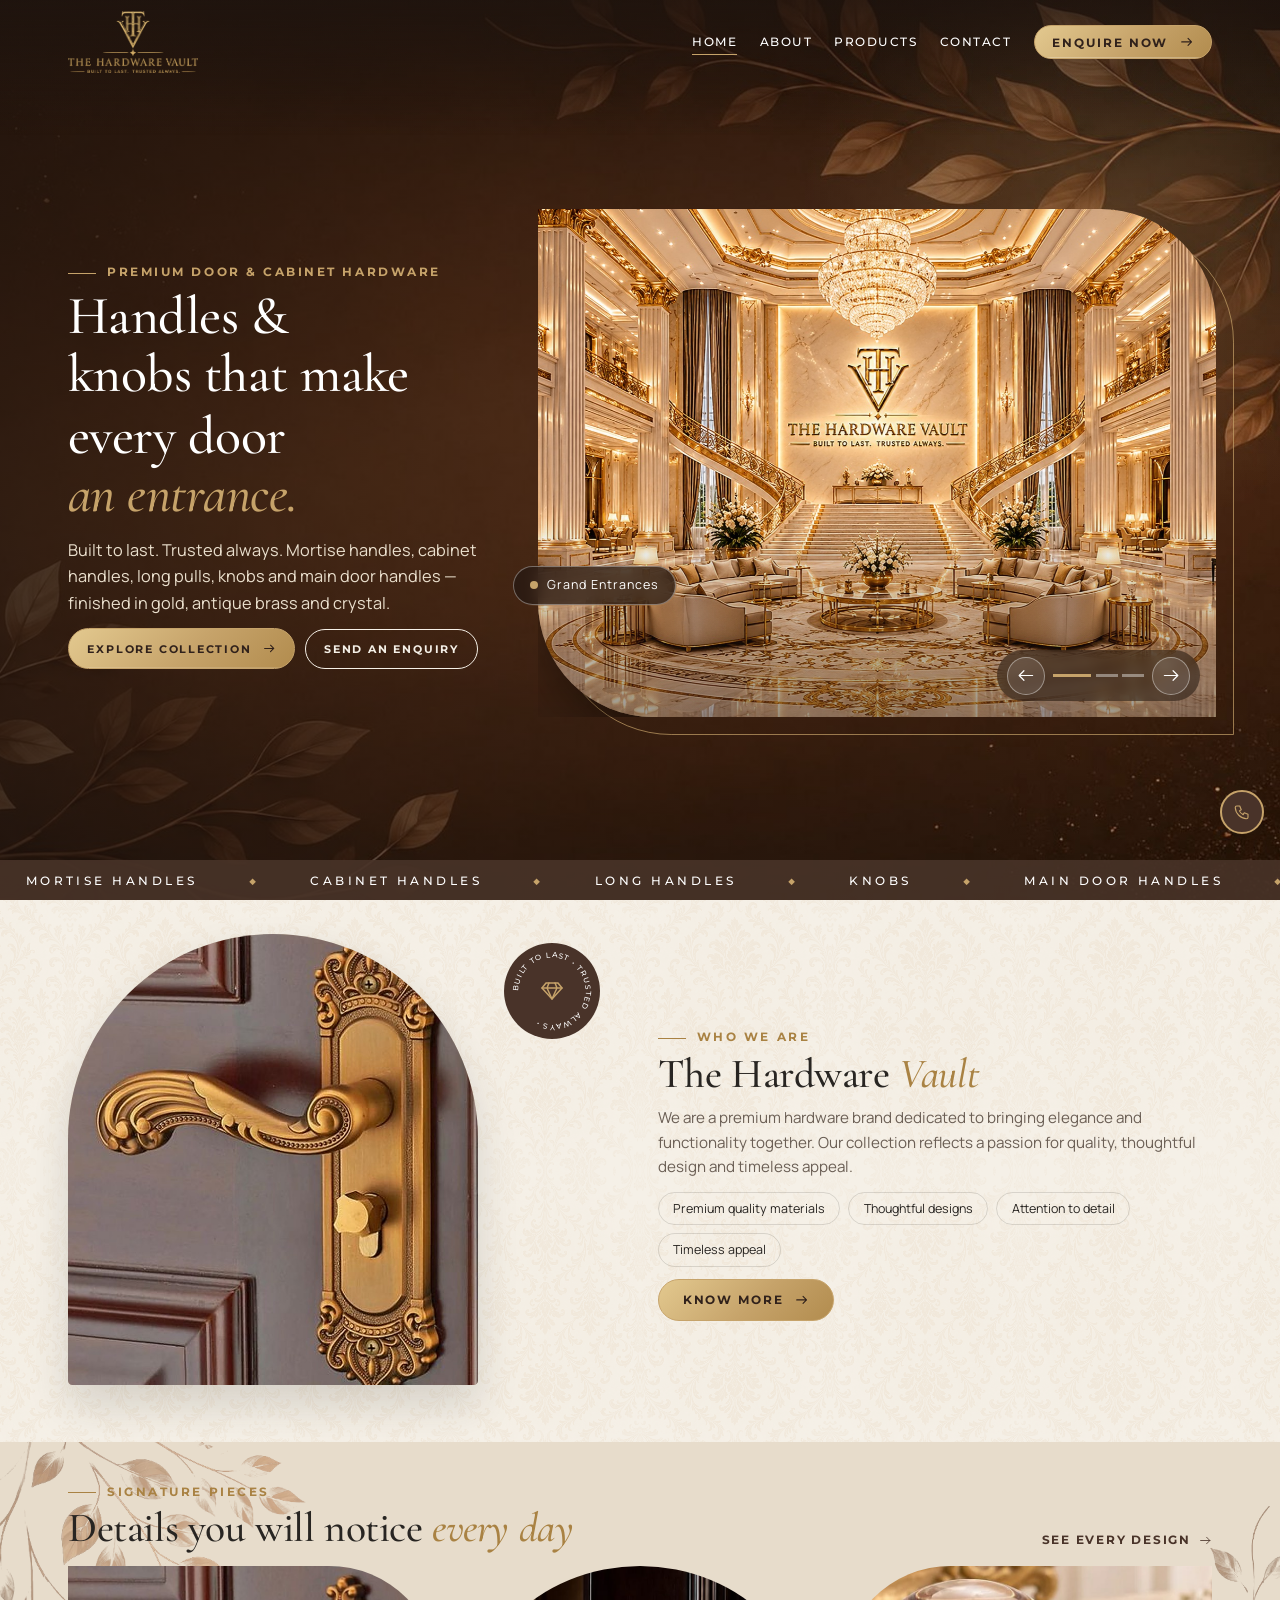
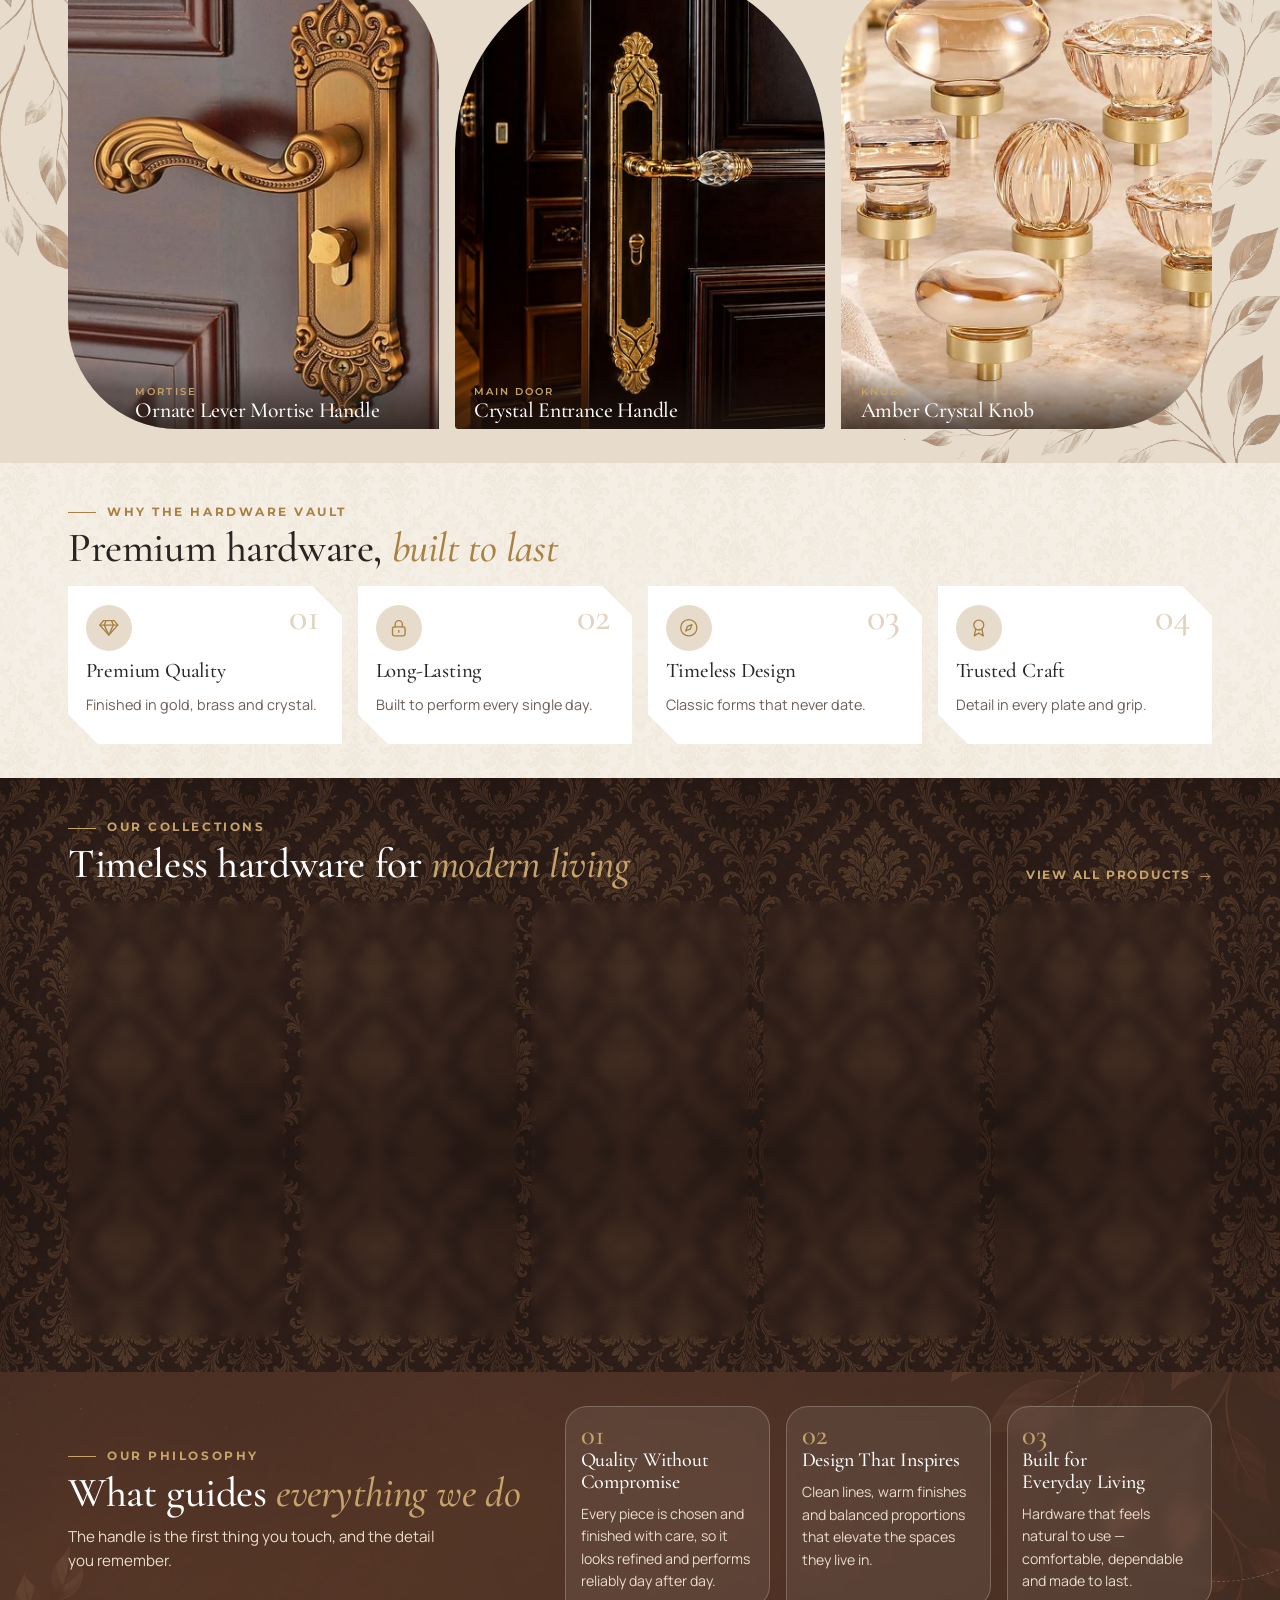
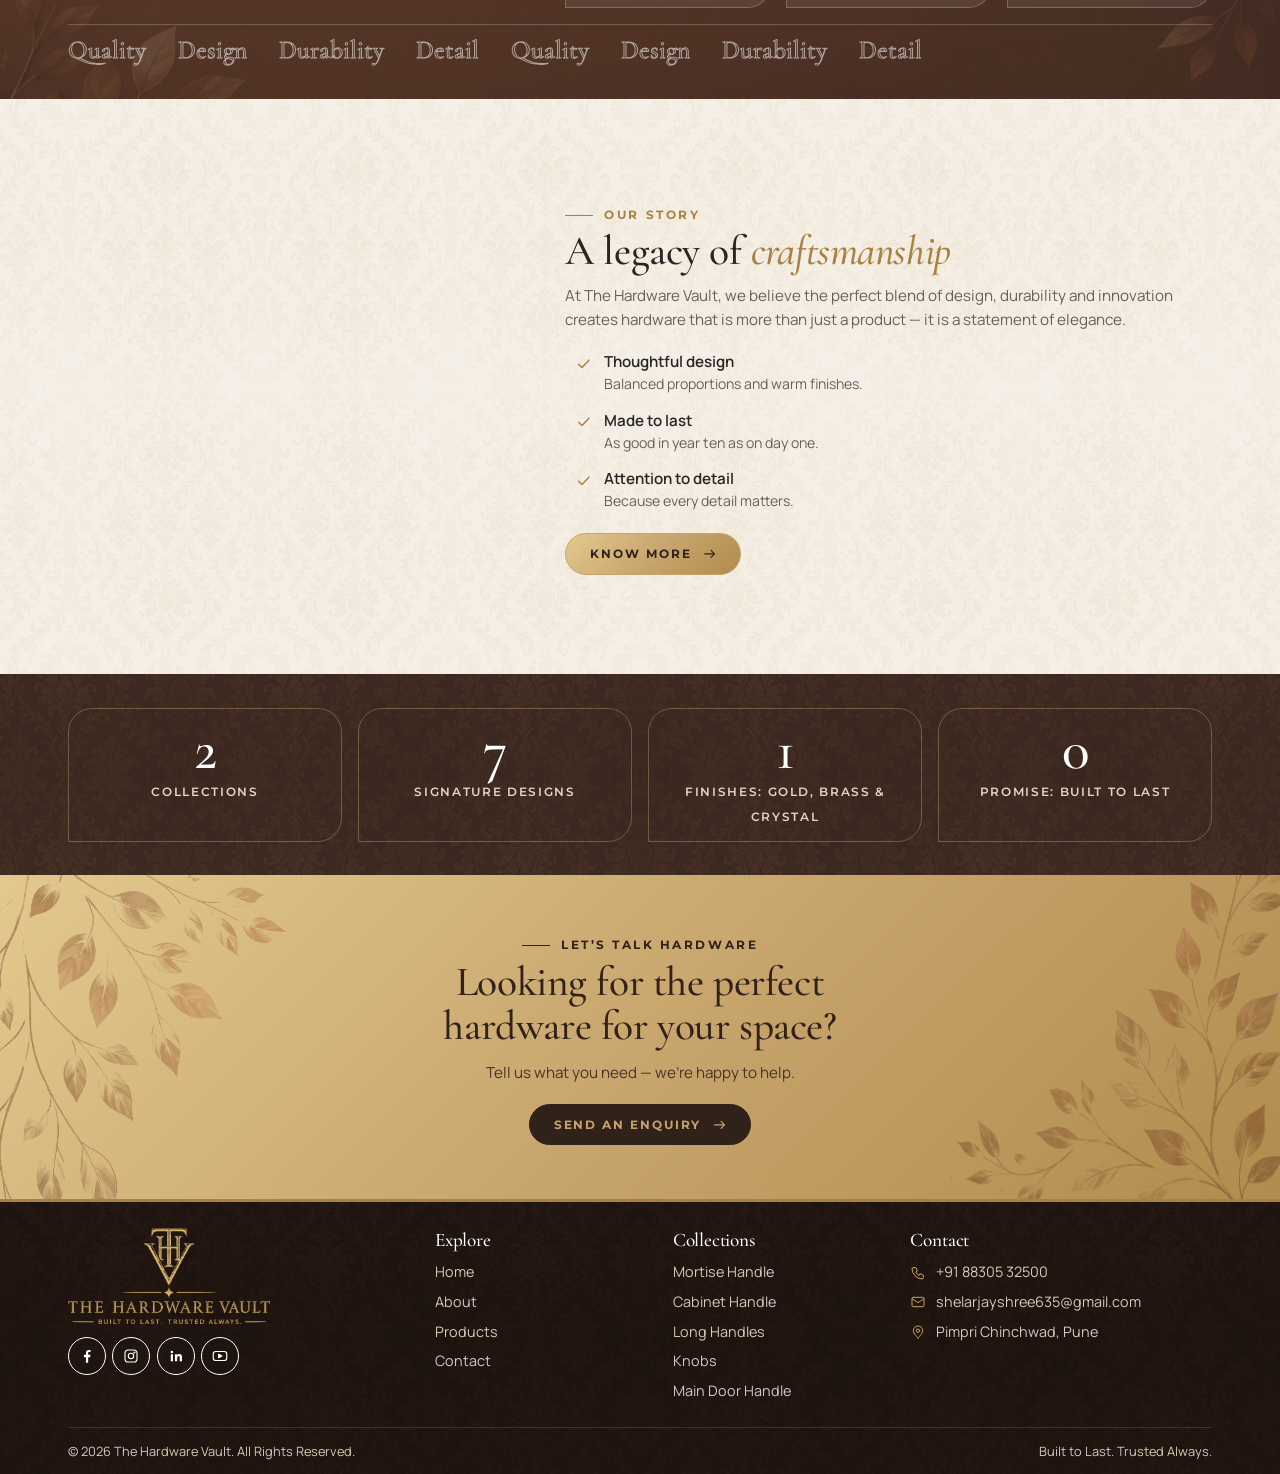
==== commit c40b21d9: "Fix Responsiveness" ====
--- a/index.html
+++ b/index.html
@@ -1,561 +1,123 @@
 <!DOCTYPE html>
 <html lang="en">
+<head>
+<meta charset="UTF-8">
+<meta name="viewport" content="width=device-width, initial-scale=1.0">
+<title>The Hardware Vault — Premium Hardware Solutions</title>
+<meta name="description" content="The Hardware Vault — premium luxury hardware: mortise handles, cabinet handles, long handles, knobs and main door handles. Built to last. Trusted always.">
+<meta name="theme-color" content="#30211B">
+<link rel="icon" href="favicon.ico" sizes="any">
+<link rel="icon" type="image/png" href="assets/images/favicon-64.png">
+<link rel="apple-touch-icon" href="assets/images/apple-touch-icon.png">
+<link rel="preconnect" href="https://fonts.googleapis.com"><link rel="preconnect" href="https://fonts.gstatic.com" crossorigin><link href="https://fonts.googleapis.com/css2?family=Cormorant+Garamond:ital,wght@0,500;0,600;1,500&family=Manrope:wght@400;500;600;700&family=Montserrat:wght@500;600;700&display=swap" rel="stylesheet">
+<link rel="stylesheet" href="assets/css/style.css">
+<script>document.documentElement.classList.add('js')</script>
+</head>
+<body>
+<a class="skip" href="#main">Skip to content</a>
+<svg xmlns="http://www.w3.org/2000/svg" style="position:absolute;width:0;height:0;overflow:hidden" aria-hidden="true" focusable="false"><defs>
+<symbol id="i-arrow" viewBox="0 0 24 24"><path d="M3 12h17M14 6l6 6-6 6"/></symbol>
+<symbol id="i-chev" viewBox="0 0 24 24"><path d="M6 9l6 6 6-6"/></symbol>
+<symbol id="i-up" viewBox="0 0 24 24"><path d="M6 15l6-6 6 6"/></symbol>
+<symbol id="i-menu" viewBox="0 0 24 24"><path d="M4 7h16M4 12h16M4 17h10"/></symbol>
+<symbol id="i-close" viewBox="0 0 24 24"><path d="M6 6l12 12M18 6L6 18"/></symbol>
+<symbol id="i-phone" viewBox="0 0 24 24"><path d="M5 4h4l2 5-2.5 1.5a11 11 0 0 0 5 5L15 13l5 2v4a2 2 0 0 1-2 2A16 16 0 0 1 3 6a2 2 0 0 1 2-2z"/></symbol>
+<symbol id="i-mail" viewBox="0 0 24 24"><rect x="3" y="5" width="18" height="14" rx="2"/><path d="M3 7l9 6 9-6"/></symbol>
+<symbol id="i-pin" viewBox="0 0 24 24"><path d="M12 21s-7-6.2-7-11a7 7 0 0 1 14 0c0 4.8-7 11-7 11z"/><circle cx="12" cy="10" r="2.5"/></symbol>
+<symbol id="i-clock" viewBox="0 0 24 24"><circle cx="12" cy="12" r="9"/><path d="M12 7v5l3 2"/></symbol>
+<symbol id="i-gem" viewBox="0 0 24 24"><path d="M6 4h12l4 5-10 11L2 9z"/><path d="M2 9h20M9 4l-2 5 5 11 5-11-2-5"/></symbol>
+<symbol id="i-lock" viewBox="0 0 24 24"><rect x="5" y="11" width="14" height="10" rx="2"/><path d="M8 11V8a4 4 0 0 1 8 0v3"/><path d="M12 15v2"/></symbol>
+<symbol id="i-compass" viewBox="0 0 24 24"><circle cx="12" cy="12" r="9"/><path d="M15.5 8.5l-2 5-5 2 2-5z"/></symbol>
+<symbol id="i-award" viewBox="0 0 24 24"><circle cx="12" cy="9" r="5.5"/><path d="M8.5 13.8L7 21l5-3 5 3-1.5-7.2"/></symbol>
+<symbol id="i-pen" viewBox="0 0 24 24"><path d="M4 20l1-4L16 5l3 3L8 19z"/><path d="M14 7l3 3"/></symbol>
+<symbol id="i-home" viewBox="0 0 24 24"><path d="M3 11l9-8 9 8"/><path d="M5 10v10h14V10"/><path d="M10 20v-6h4v6"/></symbol>
+<symbol id="i-check" viewBox="0 0 24 24"><path d="M5 12.5l4.5 4.5L19 7"/></symbol>
+<symbol id="i-fb" viewBox="0 0 24 24"><path class="ic-fill" d="M13.5 21v-7.5h2.6l.5-3.2h-3.1V8.4c0-.9.4-1.6 1.7-1.6h1.5V4.1c-.3 0-1.2-.1-2.2-.1-2.4 0-3.9 1.4-3.9 4v2.3H7.9v3.2h2.7V21z" fill="currentColor" stroke="none"/></symbol>
+<symbol id="i-ig" viewBox="0 0 24 24"><rect x="4" y="4" width="16" height="16" rx="4.5"/><circle cx="12" cy="12" r="3.6"/><circle cx="16.6" cy="7.4" r=".6" fill="currentColor"/></symbol>
+<symbol id="i-in" viewBox="0 0 24 24"><path d="M5 9.5h3V19H5zM6.5 5a1.7 1.7 0 1 1 0 3.4 1.7 1.7 0 0 1 0-3.4zM10.5 9.5h2.9v1.3c.5-.9 1.6-1.5 3-1.5 2.7 0 3.6 1.7 3.6 4.4V19h-3v-4.8c0-1.2-.3-2-1.5-2s-1.9.9-1.9 2.1V19h-3z" fill="currentColor" stroke="none"/></symbol>
+<symbol id="i-yt" viewBox="0 0 24 24"><rect x="3" y="6" width="18" height="12" rx="3.5"/><path d="M10.2 9.6v4.8l4.2-2.4z" fill="currentColor"/></symbol>
+</defs></svg>
+<header class="site-header" id="top"><div class="container"><div class="hbar">
+<a class="brand" href="index.html" aria-label="The Hardware Vault - Home"><img src="assets/images/logo.png" width="1130" height="537" alt="The Hardware Vault - Built to last. Trusted always."></a>
+<button class="menu-btn" type="button" aria-label="Toggle menu" aria-expanded="false" aria-controls="mainNav"><svg class="ic m" aria-hidden="true"><use href="#i-menu"/></svg><svg class="ic x" aria-hidden="true"><use href="#i-close"/></svg></button>
+<div class="nav-wrap" id="mainNav"><ul class="nav-list">
+<li><a class="nav-link active" aria-current="page" href="index.html">Home</a></li>
+<li><a class="nav-link" href="about.html">About</a></li>
+<li><a class="nav-link" href="products.html">Products</a></li>
+<li><a class="nav-link" href="contact.html">Contact</a></li>
+<li><a class="btn-a btn-sm magnetic" href="contact.html#enquiry">Enquire Now <svg class="ic " aria-hidden="true"><use href="#i-arrow"/></svg></a></li>
+</ul></div></div></div></header>
+<main id="main">
 
-<head>
-    <meta charset="UTF-8">
-    <meta name="viewport" content="width=device-width, initial-scale=1.0">
-    <title>The Hardware Vault — Premium Hardware Solutions</title>
-    <meta name="description"
-        content="The Hardware Vault — premium luxury hardware: mortise handles, cabinet handles, long handles, knobs and main door handles. Built to last. Trusted always.">
-    <meta name="theme-color" content="#30211B">
-    <link rel="icon" href="favicon.ico" sizes="any">
-    <link rel="icon" type="image/png" href="assets/images/favicon-64.png">
-    <link rel="apple-touch-icon" href="assets/images/apple-touch-icon.png">
-    <link rel="preconnect" href="https://fonts.googleapis.com">
-    <link rel="preconnect" href="https://fonts.gstatic.com" crossorigin>
-    <link
-        href="https://fonts.googleapis.com/css2?family=Cormorant+Garamond:ital,wght@0,500;0,600;1,500&family=Manrope:wght@400;500;600;700&family=Montserrat:wght@500;600;700&display=swap"
-        rel="stylesheet">
-    <link rel="stylesheet" href="assets/css/style.css">
-    <script>document.documentElement.classList.add('js')</script>
-</head>
+<section class="hero hero-split" data-slider aria-roledescription="carousel" aria-label="Featured hardware">
+<div class="hero-glow" aria-hidden="true"></div>
+<div class="container hero-grid"><div class="hero-copy"><span class="eyebrow">Premium door &amp; cabinet hardware</span>
+<h1><span class="lw"><span class="ln">Handles &amp; knobs that make</span></span><span class="lw"><span class="ln">every door <em>an entrance.</em></span></span></h1>
+<p>Built to last. Trusted always. Mortise handles, cabinet handles, long pulls, knobs and main door handles &mdash; finished in gold, antique brass and crystal.</p>
+<div class="lead-row"><a class="btn-a magnetic" href="products.html">Explore Collection <svg class="ic " aria-hidden="true"><use href="#i-arrow"/></svg></a><a class="btn-a btn-o" href="contact.html#enquiry">Send an Enquiry</a></div></div>
+<div class="hero-stage stage-land shape-leaf" data-stage><div class="stage-ring" aria-hidden="true"></div><div class="arch-frame"><div class="hero-bg"><figure class="slide is-on" data-cap="Grand Entrances"><img src="assets/images/hero/contact-hero.jpg" fetchpriority="high" decoding="async" alt="Grand luxury lobby with The Hardware Vault logo" style="--pos:50% 50%"></figure><figure class="slide" data-cap="Statement Main Doors"><img src="assets/images/hero/home-hero.jpg" alt="Gold mortise handle on a dark panelled door" style="--pos:62% 55%" loading="lazy"></figure><figure class="slide" data-cap="Crystal &amp; Gold Knobs"><img src="assets/images/about/commitment.jpg" alt="Amber crystal knobs with gold bases" style="--pos:50% 45%" loading="lazy"></figure></div>
+</div><span class="chip float"><i class="dot"></i> <span class="cap-t" aria-live="polite">Grand Entrances</span></span>
+<div class="hero-ctrl"><button class="arrow prev" type="button" aria-label="Previous slide"><svg class="ic " aria-hidden="true"><use href="#i-arrow"/></svg></button><div class="dots"><button type="button" aria-label="Slide 1" class="is-on"></button><button type="button" aria-label="Slide 2"></button><button type="button" aria-label="Slide 3"></button></div><button class="arrow next" type="button" aria-label="Next slide"><svg class="ic " aria-hidden="true"><use href="#i-arrow"/></svg></button></div>
+</div></div>
+<div class="hero-marq" aria-hidden="true"><div><span>Mortise Handles</span><span>Cabinet Handles</span><span>Long Handles</span><span>Knobs</span><span>Main Door Handles</span><span>Built to last. Trusted always.</span><span>Mortise Handles</span><span>Cabinet Handles</span><span>Long Handles</span><span>Knobs</span><span>Main Door Handles</span><span>Built to last. Trusted always.</span></div></div></section>
 
-<body>
-    <a class="skip" href="#main">Skip to content</a>
-    <svg xmlns="http://www.w3.org/2000/svg" style="position:absolute;width:0;height:0;overflow:hidden"
-        aria-hidden="true" focusable="false">
-        <defs>
-            <symbol id="i-arrow" viewBox="0 0 24 24">
-                <path d="M3 12h17M14 6l6 6-6 6" />
-            </symbol>
-            <symbol id="i-chev" viewBox="0 0 24 24">
-                <path d="M6 9l6 6 6-6" />
-            </symbol>
-            <symbol id="i-up" viewBox="0 0 24 24">
-                <path d="M6 15l6-6 6 6" />
-            </symbol>
-            <symbol id="i-menu" viewBox="0 0 24 24">
-                <path d="M4 7h16M4 12h16M4 17h10" />
-            </symbol>
-            <symbol id="i-close" viewBox="0 0 24 24">
-                <path d="M6 6l12 12M18 6L6 18" />
-            </symbol>
-            <symbol id="i-phone" viewBox="0 0 24 24">
-                <path d="M5 4h4l2 5-2.5 1.5a11 11 0 0 0 5 5L15 13l5 2v4a2 2 0 0 1-2 2A16 16 0 0 1 3 6a2 2 0 0 1 2-2z" />
-            </symbol>
-            <symbol id="i-mail" viewBox="0 0 24 24">
-                <rect x="3" y="5" width="18" height="14" rx="2" />
-                <path d="M3 7l9 6 9-6" />
-            </symbol>
-            <symbol id="i-pin" viewBox="0 0 24 24">
-                <path d="M12 21s-7-6.2-7-11a7 7 0 0 1 14 0c0 4.8-7 11-7 11z" />
-                <circle cx="12" cy="10" r="2.5" />
-            </symbol>
-            <symbol id="i-clock" viewBox="0 0 24 24">
-                <circle cx="12" cy="12" r="9" />
-                <path d="M12 7v5l3 2" />
-            </symbol>
-            <symbol id="i-gem" viewBox="0 0 24 24">
-                <path d="M6 4h12l4 5-10 11L2 9z" />
-                <path d="M2 9h20M9 4l-2 5 5 11 5-11-2-5" />
-            </symbol>
-            <symbol id="i-lock" viewBox="0 0 24 24">
-                <rect x="5" y="11" width="14" height="10" rx="2" />
-                <path d="M8 11V8a4 4 0 0 1 8 0v3" />
-                <path d="M12 15v2" />
-            </symbol>
-            <symbol id="i-compass" viewBox="0 0 24 24">
-                <circle cx="12" cy="12" r="9" />
-                <path d="M15.5 8.5l-2 5-5 2 2-5z" />
-            </symbol>
-            <symbol id="i-award" viewBox="0 0 24 24">
-                <circle cx="12" cy="9" r="5.5" />
-                <path d="M8.5 13.8L7 21l5-3 5 3-1.5-7.2" />
-            </symbol>
-            <symbol id="i-pen" viewBox="0 0 24 24">
-                <path d="M4 20l1-4L16 5l3 3L8 19z" />
-                <path d="M14 7l3 3" />
-            </symbol>
-            <symbol id="i-home" viewBox="0 0 24 24">
-                <path d="M3 11l9-8 9 8" />
-                <path d="M5 10v10h14V10" />
-                <path d="M10 20v-6h4v6" />
-            </symbol>
-            <symbol id="i-check" viewBox="0 0 24 24">
-                <path d="M5 12.5l4.5 4.5L19 7" />
-            </symbol>
-            <symbol id="i-fb" viewBox="0 0 24 24">
-                <path class="ic-fill"
-                    d="M13.5 21v-7.5h2.6l.5-3.2h-3.1V8.4c0-.9.4-1.6 1.7-1.6h1.5V4.1c-.3 0-1.2-.1-2.2-.1-2.4 0-3.9 1.4-3.9 4v2.3H7.9v3.2h2.7V21z"
-                    fill="currentColor" stroke="none" />
-            </symbol>
-            <symbol id="i-ig" viewBox="0 0 24 24">
-                <rect x="4" y="4" width="16" height="16" rx="4.5" />
-                <circle cx="12" cy="12" r="3.6" />
-                <circle cx="16.6" cy="7.4" r=".6" fill="currentColor" />
-            </symbol>
-            <symbol id="i-in" viewBox="0 0 24 24">
-                <path
-                    d="M5 9.5h3V19H5zM6.5 5a1.7 1.7 0 1 1 0 3.4 1.7 1.7 0 0 1 0-3.4zM10.5 9.5h2.9v1.3c.5-.9 1.6-1.5 3-1.5 2.7 0 3.6 1.7 3.6 4.4V19h-3v-4.8c0-1.2-.3-2-1.5-2s-1.9.9-1.9 2.1V19h-3z"
-                    fill="currentColor" stroke="none" />
-            </symbol>
-            <symbol id="i-yt" viewBox="0 0 24 24">
-                <rect x="3" y="6" width="18" height="12" rx="3.5" />
-                <path d="M10.2 9.6v4.8l4.2-2.4z" fill="currentColor" />
-            </symbol>
-        </defs>
-    </svg>
-    <header class="site-header" id="top">
-        <div class="container">
-            <div class="hbar">
-                <a class="brand" href="index.html" aria-label="The Hardware Vault - Home"><img
-                        src="assets/images/logo.png" width="1130" height="537"
-                        alt="The Hardware Vault - Built to last. Trusted always."></a>
-                <button class="menu-btn" type="button" aria-label="Toggle menu" aria-expanded="false"
-                    aria-controls="mainNav"><svg class="ic m" aria-hidden="true">
-                        <use href="#i-menu" />
-                    </svg><svg class="ic x" aria-hidden="true">
-                        <use href="#i-close" />
-                    </svg></button>
-                <div class="nav-wrap" id="mainNav">
-                    <ul class="nav-list">
-                        <li><a class="nav-link active" aria-current="page" href="index.html">Home</a></li>
-                        <li><a class="nav-link" href="about.html">About</a></li>
-                        <li><a class="nav-link" href="products.html">Products</a></li>
-                        <li><a class="nav-link" href="contact.html">Contact</a></li>
-                        <li><a class="btn-a btn-sm magnetic" href="contact.html#enquiry">Enquire Now <svg class="ic "
-                                    aria-hidden="true">
-                                    <use href="#i-arrow" />
-                                </svg></a></li>
-                    </ul>
-                </div>
-            </div>
-        </div>
-    </header>
-    <main id="main">
+<section class="sec"><div class="container"><div class="cols cols-2">
+<div><div class="layer tilt"><div class="ph r45 a zoom" data-mask><img src="assets/images/products/mortise-1.jpg" alt="Ornate lever mortise handle in gold" loading="lazy"></div><div class="ph r11 b zoom"><img src="assets/images/products/knobs-1.jpg" alt="Amber crystal knob" loading="lazy"></div><div class="spin"><svg class="ring-t" viewBox="0 0 100 100" aria-hidden="true"><defs><path id="cp" d="M50 50m-38 0a38 38 0 1 1 76 0a38 38 0 1 1-76 0"/></defs><text><textPath href="#cp">Built to last &bull; Trusted always &bull;</textPath></text></svg><svg class="ic " aria-hidden="true"><use href="#i-gem"/></svg></div></div></div>
+<div data-reveal><span class="eyebrow">Who we are</span><h2>The Hardware <em>Vault</em></h2><p>We are a premium hardware brand dedicated to bringing elegance and functionality together. Our collection reflects a passion for quality, thoughtful design and timeless appeal.</p>
+<div class="ticks"><span>Premium quality materials</span><span>Thoughtful designs</span><span>Attention to detail</span><span>Timeless appeal</span></div>
+<a class="btn-a magnetic" href="about.html">Know More <svg class="ic " aria-hidden="true"><use href="#i-arrow"/></svg></a></div></div></div></section>
 
-        <section class="hero hero-split" data-slider aria-roledescription="carousel" aria-label="Featured hardware">
-            <div class="hero-glow" aria-hidden="true"></div>
-            <div class="container hero-grid">
-                <div class="hero-copy"><span class="eyebrow">Premium door &amp; cabinet hardware</span>
-                    <h1><span class="lw"><span class="ln">Handles &amp; knobs that make</span></span><span
-                            class="lw"><span class="ln">every door <em>an entrance.</em></span></span></h1>
-                    <p>Built to last. Trusted always. Mortise handles, cabinet handles, long pulls, knobs and main door
-                        handles &mdash; finished in gold, antique brass and crystal.</p>
-                    <div class="lead-row"><a class="btn-a magnetic" href="products.html">Explore Collection <svg
-                                class="ic " aria-hidden="true">
-                                <use href="#i-arrow" />
-                            </svg></a><a class="btn-a btn-o" href="contact.html#enquiry">Send an Enquiry</a></div>
-                </div>
-                <div class="hero-stage stage-land shape-leaf" data-stage>
-                    <div class="stage-ring" aria-hidden="true"></div>
-                    <div class="arch-frame">
-                        <div class="hero-bg">
-                            <figure class="slide is-on" data-cap="Grand Entrances"><img
-                                    src="assets/images/hero/contact-hero.jpg" fetchpriority="high" decoding="async"
-                                    alt="Grand luxury lobby with The Hardware Vault logo" style="--pos:50% 50%">
-                            </figure>
-                            <figure class="slide" data-cap="Statement Main Doors"><img
-                                    src="assets/images/hero/home-hero.jpg"
-                                    alt="Gold mortise handle on a dark panelled door" style="--pos:62% 55%"
-                                    loading="lazy"></figure>
-                            <figure class="slide" data-cap="Crystal &amp; Gold Knobs"><img
-                                    src="assets/images/about/commitment.jpg" alt="Amber crystal knobs with gold bases"
-                                    style="--pos:50% 45%" loading="lazy"></figure>
-                        </div>
-                    </div><span class="chip float"><i class="dot"></i> <span class="cap-t" aria-live="polite">Grand
-                            Entrances</span></span>
-                    <div class="hero-ctrl"><button class="arrow prev" type="button" aria-label="Previous slide"><svg
-                                class="ic " aria-hidden="true">
-                                <use href="#i-arrow" />
-                            </svg></button>
-                        <div class="dots"><button type="button" aria-label="Slide 1" class="is-on"></button><button
-                                type="button" aria-label="Slide 2"></button><button type="button"
-                                aria-label="Slide 3"></button></div><button class="arrow next" type="button"
-                            aria-label="Next slide"><svg class="ic " aria-hidden="true">
-                                <use href="#i-arrow" />
-                            </svg></button>
-                    </div>
-                </div>
-            </div>
-            <div class="hero-marq" aria-hidden="true">
-                <div><span>Mortise Handles</span><span>Cabinet Handles</span><span>Long
-                        Handles</span><span>Knobs</span><span>Main Door Handles</span><span>Built to last. Trusted
-                        always.</span><span>Mortise Handles</span><span>Cabinet Handles</span><span>Long
-                        Handles</span><span>Knobs</span><span>Main Door Handles</span><span>Built to last. Trusted
-                        always.</span></div>
-            </div>
-        </section>
+<section class="sec sec-alt" id="signature"><div class="container"><div class="head head-row" data-reveal><div><span class="eyebrow">Signature Pieces</span><h2>Details you will notice <em>every day</em></h2></div><a class="lnk" href="products.html">See every design <svg class="ic " aria-hidden="true"><use href="#i-arrow"/></svg></a></div>
+<div class="proj-grid"><a class="pcard zoom" data-reveal href="products.html#mortise-handle" aria-label="Ornate Lever Mortise Handle"><div class="ph"><img src="assets/images/products/mortise-1.jpg" alt="Ornate Lever Mortise Handle" style="--pos:50% 50%" loading="lazy"></div><span class="arr"><svg class="ic " aria-hidden="true"><use href="#i-arrow"/></svg></span><div class="cap"><small>Mortise</small><h3>Ornate Lever Mortise Handle</h3></div></a><a class="pcard zoom" data-reveal href="products.html#main-door-handle" aria-label="Crystal Entrance Handle"><div class="ph"><img src="assets/images/products/main-door-2.jpg" alt="Crystal Entrance Handle" style="--pos:50% 50%" loading="lazy"></div><span class="arr"><svg class="ic " aria-hidden="true"><use href="#i-arrow"/></svg></span><div class="cap"><small>Main Door</small><h3>Crystal Entrance Handle</h3></div></a><a class="pcard zoom" data-reveal href="products.html#knobs" aria-label="Amber Crystal Knob"><div class="ph"><img src="assets/images/products/knobs-1.jpg" alt="Amber Crystal Knob" style="--pos:50% 50%" loading="lazy"></div><span class="arr"><svg class="ic " aria-hidden="true"><use href="#i-arrow"/></svg></span><div class="cap"><small>Knobs</small><h3>Amber Crystal Knob</h3></div></a></div></div></section>
 
-        <section class="sec">
-            <div class="container">
-                <div class="cols cols-2">
-                    <div>
-                        <div class="layer tilt">
-                            <div class="ph r45 a zoom" data-mask><img src="assets/images/products/mortise-1.jpg"
-                                    alt="Ornate lever mortise handle in gold" loading="lazy"></div>
-                            <div class="ph r11 b zoom"><img src="assets/images/products/knobs-1.jpg"
-                                    alt="Amber crystal knob" loading="lazy"></div>
-                            <div class="spin"><svg class="ring-t" viewBox="0 0 100 100" aria-hidden="true">
-                                    <defs>
-                                        <path id="cp" d="M50 50m-38 0a38 38 0 1 1 76 0a38 38 0 1 1-76 0" />
-                                    </defs><text>
-                                        <textPath href="#cp">Built to last &bull; Trusted always &bull;</textPath>
-                                    </text>
-                                </svg><svg class="ic " aria-hidden="true">
-                                    <use href="#i-gem" />
-                                </svg></div>
-                        </div>
-                    </div>
-                    <div data-reveal><span class="eyebrow">Who we are</span>
-                        <h2>The Hardware <em>Vault</em></h2>
-                        <p>We are a premium hardware brand dedicated to bringing elegance and functionality together.
-                            Our collection reflects a passion for quality, thoughtful design and timeless appeal.</p>
-                        <div class="ticks"><span>Premium quality materials</span><span>Thoughtful
-                                designs</span><span>Attention to detail</span><span>Timeless appeal</span></div>
-                        <a class="btn-a magnetic" href="about.html">Know More <svg class="ic " aria-hidden="true">
-                                <use href="#i-arrow" />
-                            </svg></a>
-                    </div>
-                </div>
-            </div>
-        </section>
+<section class="sec"><div class="container"><div class="head head-row" data-reveal><div><span class="eyebrow">Why The Hardware Vault</span><h2>Premium hardware, <em>built to last</em></h2></div></div>
+<div class="g4"><div data-reveal><div class="scard"><b class="sn">01</b><span class="ic-wrap"><svg class="ic " aria-hidden="true"><use href="#i-gem"/></svg></span><h3>Premium Quality</h3><p class="mb-0">Finished in gold, brass and crystal.</p></div></div><div data-reveal><div class="scard"><b class="sn">02</b><span class="ic-wrap"><svg class="ic " aria-hidden="true"><use href="#i-lock"/></svg></span><h3>Long-Lasting</h3><p class="mb-0">Built to perform every single day.</p></div></div><div data-reveal><div class="scard"><b class="sn">03</b><span class="ic-wrap"><svg class="ic " aria-hidden="true"><use href="#i-compass"/></svg></span><h3>Timeless Design</h3><p class="mb-0">Classic forms that never date.</p></div></div><div data-reveal><div class="scard"><b class="sn">04</b><span class="ic-wrap"><svg class="ic " aria-hidden="true"><use href="#i-award"/></svg></span><h3>Trusted Craft</h3><p class="mb-0">Detail in every plate and grip.</p></div></div></div></div></section>
 
-        <section class="sec sec-alt" id="signature">
-            <div class="container">
-                <div class="head head-row" data-reveal>
-                    <div><span class="eyebrow">Signature Pieces</span>
-                        <h2>Details you will notice <em>every day</em></h2>
-                    </div><a class="lnk" href="products.html">See every design <svg class="ic " aria-hidden="true">
-                            <use href="#i-arrow" />
-                        </svg></a>
-                </div>
-                <div class="proj-grid"><a class="pcard zoom" data-reveal href="products.html#mortise-handle"
-                        aria-label="Ornate Lever Mortise Handle">
-                        <div class="ph"><img src="assets/images/products/mortise-1.jpg"
-                                alt="Ornate Lever Mortise Handle" style="--pos:50% 50%" loading="lazy"></div><span
-                            class="arr"><svg class="ic " aria-hidden="true">
-                                <use href="#i-arrow" />
-                            </svg></span>
-                        <div class="cap"><small>Mortise</small>
-                            <h3>Ornate Lever Mortise Handle</h3>
-                        </div>
-                    </a><a class="pcard zoom" data-reveal href="products.html#main-door-handle"
-                        aria-label="Crystal Entrance Handle">
-                        <div class="ph"><img src="assets/images/products/main-door-2.jpg" alt="Crystal Entrance Handle"
-                                style="--pos:50% 50%" loading="lazy"></div><span class="arr"><svg class="ic "
-                                aria-hidden="true">
-                                <use href="#i-arrow" />
-                            </svg></span>
-                        <div class="cap"><small>Main Door</small>
-                            <h3>Crystal Entrance Handle</h3>
-                        </div>
-                    </a><a class="pcard zoom" data-reveal href="products.html#knobs" aria-label="Amber Crystal Knob">
-                        <div class="ph"><img src="assets/images/products/knobs-1.jpg" alt="Amber Crystal Knob"
-                                style="--pos:50% 50%" loading="lazy"></div><span class="arr"><svg class="ic "
-                                aria-hidden="true">
-                                <use href="#i-arrow" />
-                            </svg></span>
-                        <div class="cap"><small>Knobs</small>
-                            <h3>Amber Crystal Knob</h3>
-                        </div>
-                    </a></div>
-            </div>
-        </section>
+<section class="sec sec-damask" id="collections"><div class="container"><div class="head head-row" data-reveal><div><span class="eyebrow">Our Collections</span><h2>Timeless hardware for <em>modern living</em></h2></div><a class="lnk" href="products.html">View all products <svg class="ic " aria-hidden="true"><use href="#i-arrow"/></svg></a></div>
+<div class="svc-grid"><a class="svc v0" href="products.html#mortise-handle" data-reveal><div class="ph zoom"><img src="assets/images/categories/mortise.jpg" alt="Mortise Handle" loading="lazy"><span class="num">01</span></div>
+<div class="sb"><svg class="ic " aria-hidden="true"><use href="#i-arrow"/></svg><h3>Mortise Handle</h3><p>Refined mortise handles with a solid, confident feel &mdash; designed to anchor interior doors with quiet elegance.</p><span class="lnk">View designs <svg class="ic " aria-hidden="true"><use href="#i-arrow"/></svg></span></div></a><a class="svc v1" href="products.html#cabinet-handle" data-reveal><div class="ph zoom"><img src="assets/images/categories/cabinet.jpg" alt="Cabinet Handle" loading="lazy"><span class="num">02</span></div>
+<div class="sb"><svg class="ic " aria-hidden="true"><use href="#i-arrow"/></svg><h3>Cabinet Handle</h3><p>Modern, understated cabinet handles that add a touch of gold detailing to wardrobes, kitchens and storage.</p><span class="lnk">View designs <svg class="ic " aria-hidden="true"><use href="#i-arrow"/></svg></span></div></a><a class="svc v2" href="products.html#long-handles" data-reveal><div class="ph zoom"><img src="assets/images/categories/long.jpg" alt="Long Handles" loading="lazy"><span class="num">03</span></div>
+<div class="sb"><svg class="ic " aria-hidden="true"><use href="#i-arrow"/></svg><h3>Long Handles</h3><p>Tall architectural handles with clean lines, made to make a statement on modern doors.</p><span class="lnk">View designs <svg class="ic " aria-hidden="true"><use href="#i-arrow"/></svg></span></div></a><a class="svc v3" href="products.html#knobs" data-reveal><div class="ph zoom"><img src="assets/images/categories/knobs.jpg" alt="Knobs" loading="lazy"><span class="num">04</span></div>
+<div class="sb"><svg class="ic " aria-hidden="true"><use href="#i-arrow"/></svg><h3>Knobs</h3><p>Sculpted and decorative knobs that bring warmth and character to furniture and interiors.</p><span class="lnk">View designs <svg class="ic " aria-hidden="true"><use href="#i-arrow"/></svg></span></div></a><a class="svc v4" href="products.html#main-door-handle" data-reveal><div class="ph zoom"><img src="assets/images/categories/main-door.jpg" alt="Main Door Handle" loading="lazy"><span class="num">05</span></div>
+<div class="sb"><svg class="ic " aria-hidden="true"><use href="#i-arrow"/></svg><h3>Main Door Handle</h3><p>Statement handles for the main entrance &mdash; presence, weight and a luxurious finish.</p><span class="lnk">View designs <svg class="ic " aria-hidden="true"><use href="#i-arrow"/></svg></span></div></a></div></div></section>
 
-        <section class="sec">
-            <div class="container">
-                <div class="head head-row" data-reveal>
-                    <div><span class="eyebrow">Why The Hardware Vault</span>
-                        <h2>Premium hardware, <em>built to last</em></h2>
-                    </div>
-                </div>
-                <div class="g4">
-                    <div data-reveal>
-                        <div class="scard"><b class="sn">01</b><span class="ic-wrap"><svg class="ic "
-                                    aria-hidden="true">
-                                    <use href="#i-gem" />
-                                </svg></span>
-                            <h3>Premium Quality</h3>
-                            <p class="mb-0">Finished in gold, brass and crystal.</p>
-                        </div>
-                    </div>
-                    <div data-reveal>
-                        <div class="scard"><b class="sn">02</b><span class="ic-wrap"><svg class="ic "
-                                    aria-hidden="true">
-                                    <use href="#i-lock" />
-                                </svg></span>
-                            <h3>Long-Lasting</h3>
-                            <p class="mb-0">Built to perform every single day.</p>
-                        </div>
-                    </div>
-                    <div data-reveal>
-                        <div class="scard"><b class="sn">03</b><span class="ic-wrap"><svg class="ic "
-                                    aria-hidden="true">
-                                    <use href="#i-compass" />
-                                </svg></span>
-                            <h3>Timeless Design</h3>
-                            <p class="mb-0">Classic forms that never date.</p>
-                        </div>
-                    </div>
-                    <div data-reveal>
-                        <div class="scard"><b class="sn">04</b><span class="ic-wrap"><svg class="ic "
-                                    aria-hidden="true">
-                                    <use href="#i-award" />
-                                </svg></span>
-                            <h3>Trusted Craft</h3>
-                            <p class="mb-0">Detail in every plate and grip.</p>
-                        </div>
-                    </div>
-                </div>
-            </div>
-        </section>
+<section class="band" id="philosophy"><div class="ring"></div><div class="bg" data-parallax><img src="assets/images/bg/leaves-wide.jpg" alt="" loading="lazy"></div><div class="container"><div class="cols cols-5-7">
+<div data-reveal><span class="eyebrow">Our Philosophy</span><h2>What guides <em>everything we do</em></h2><p class="mb-0">The handle is the first thing you touch, and the detail you remember.</p></div>
+<div class="g3"><div data-reveal><div class="pillar"><b>01</b><h4>Quality Without Compromise</h4><p>Every piece is chosen and finished with care, so it looks refined and performs reliably day after day.</p></div></div>
+<div data-reveal><div class="pillar"><b>02</b><h4>Design That Inspires</h4><p>Clean lines, warm finishes and balanced proportions that elevate the spaces they live in.</p></div></div>
+<div data-reveal><div class="pillar"><b>03</b><h4>Built for Everyday Living</h4><p>Hardware that feels natural to use &mdash; comfortable, dependable and made to last.</p></div></div></div></div>
+<div class="ticker" aria-hidden="true"><div><span>Quality</span><span>Design</span><span>Durability</span><span>Detail</span><span>Quality</span><span>Design</span><span>Durability</span><span>Detail</span></div></div></div></section>
 
-        <section class="sec sec-damask" id="collections">
-            <div class="container">
-                <div class="head head-row" data-reveal>
-                    <div><span class="eyebrow">Our Collections</span>
-                        <h2>Timeless hardware for <em>modern living</em></h2>
-                    </div><a class="lnk" href="products.html">View all products <svg class="ic " aria-hidden="true">
-                            <use href="#i-arrow" />
-                        </svg></a>
-                </div>
-                <div class="svc-grid"><a class="svc v0" href="products.html#mortise-handle" data-reveal>
-                        <div class="ph zoom"><img src="assets/images/categories/mortise.jpg" alt="Mortise Handle"
-                                loading="lazy"><span class="num">01</span></div>
-                        <div class="sb"><svg class="ic " aria-hidden="true">
-                                <use href="#i-arrow" />
-                            </svg>
-                            <h3>Mortise Handle</h3>
-                            <p>Refined mortise handles with a solid, confident feel &mdash; designed to anchor interior
-                                doors with quiet elegance.</p><span class="lnk">View designs <svg class="ic "
-                                    aria-hidden="true">
-                                    <use href="#i-arrow" />
-                                </svg></span>
-                        </div>
-                    </a><a class="svc v1" href="products.html#cabinet-handle" data-reveal>
-                        <div class="ph zoom"><img src="assets/images/categories/cabinet.jpg" alt="Cabinet Handle"
-                                loading="lazy"><span class="num">02</span></div>
-                        <div class="sb"><svg class="ic " aria-hidden="true">
-                                <use href="#i-arrow" />
-                            </svg>
-                            <h3>Cabinet Handle</h3>
-                            <p>Modern, understated cabinet handles that add a touch of gold detailing to wardrobes,
-                                kitchens and storage.</p><span class="lnk">View designs <svg class="ic "
-                                    aria-hidden="true">
-                                    <use href="#i-arrow" />
-                                </svg></span>
-                        </div>
-                    </a><a class="svc v2" href="products.html#long-handles" data-reveal>
-                        <div class="ph zoom"><img src="assets/images/categories/long.jpg" alt="Long Handles"
-                                loading="lazy"><span class="num">03</span></div>
-                        <div class="sb"><svg class="ic " aria-hidden="true">
-                                <use href="#i-arrow" />
-                            </svg>
-                            <h3>Long Handles</h3>
-                            <p>Tall architectural handles with clean lines, made to make a statement on modern doors.
-                            </p><span class="lnk">View designs <svg class="ic " aria-hidden="true">
-                                    <use href="#i-arrow" />
-                                </svg></span>
-                        </div>
-                    </a><a class="svc v3" href="products.html#knobs" data-reveal>
-                        <div class="ph zoom"><img src="assets/images/categories/knobs.jpg" alt="Knobs"
-                                loading="lazy"><span class="num">04</span></div>
-                        <div class="sb"><svg class="ic " aria-hidden="true">
-                                <use href="#i-arrow" />
-                            </svg>
-                            <h3>Knobs</h3>
-                            <p>Sculpted and decorative knobs that bring warmth and character to furniture and interiors.
-                            </p><span class="lnk">View designs <svg class="ic " aria-hidden="true">
-                                    <use href="#i-arrow" />
-                                </svg></span>
-                        </div>
-                    </a><a class="svc v4" href="products.html#main-door-handle" data-reveal>
-                        <div class="ph zoom"><img src="assets/images/categories/main-door.jpg" alt="Main Door Handle"
-                                loading="lazy"><span class="num">05</span></div>
-                        <div class="sb"><svg class="ic " aria-hidden="true">
-                                <use href="#i-arrow" />
-                            </svg>
-                            <h3>Main Door Handle</h3>
-                            <p>Statement handles for the main entrance &mdash; presence, weight and a luxurious finish.
-                            </p><span class="lnk">View designs <svg class="ic " aria-hidden="true">
-                                    <use href="#i-arrow" />
-                                </svg></span>
-                        </div>
-                    </a></div>
-            </div>
-        </section>
+<section class="sec" id="legacy"><div class="container"><div class="cols cols-5-7">
+<div class="order-1"><div class="frame tilt"><div class="ph r45 zoom" data-mask><img src="assets/images/products/main-door-2.jpg" alt="Crystal entrance handle on a dark wood door" loading="lazy"></div><div class="fcard"><b>Crystal Entrance Handle</b>Main Door &middot; Gold &amp; crystal</div></div></div>
+<div data-reveal><span class="eyebrow">Our Story</span><h2>A legacy of <em>craftsmanship</em></h2><p>At The Hardware Vault, we believe the perfect blend of design, durability and innovation creates hardware that is more than just a product &mdash; it is a statement of elegance.</p>
+<ul class="fl"><li><svg class="ic " aria-hidden="true"><use href="#i-check"/></svg><div><strong>Thoughtful design</strong><span>Balanced proportions and warm finishes.</span></div></li><li><svg class="ic " aria-hidden="true"><use href="#i-check"/></svg><div><strong>Made to last</strong><span>As good in year ten as on day one.</span></div></li><li><svg class="ic " aria-hidden="true"><use href="#i-check"/></svg><div><strong>Attention to detail</strong><span>Because every detail matters.</span></div></li></ul>
+<a class="btn-a magnetic" href="about.html">Know More <svg class="ic " aria-hidden="true"><use href="#i-arrow"/></svg></a></div></div></div></section>
 
-        <section class="band" id="philosophy">
-            <div class="ring"></div>
-            <div class="bg" data-parallax><img src="assets/images/bg/leaves-wide.jpg" alt="" loading="lazy"></div>
-            <div class="container">
-                <div class="cols cols-5-7">
-                    <div data-reveal><span class="eyebrow">Our Philosophy</span>
-                        <h2>What guides <em>everything we do</em></h2>
-                        <p class="mb-0">The handle is the first thing you touch, and the detail you remember.</p>
-                    </div>
-                    <div class="g3">
-                        <div data-reveal>
-                            <div class="pillar"><b>01</b>
-                                <h4>Quality Without Compromise</h4>
-                                <p>Every piece is chosen and finished with care, so it looks refined and performs
-                                    reliably day after day.</p>
-                            </div>
-                        </div>
-                        <div data-reveal>
-                            <div class="pillar"><b>02</b>
-                                <h4>Design That Inspires</h4>
-                                <p>Clean lines, warm finishes and balanced proportions that elevate the spaces they live
-                                    in.</p>
-                            </div>
-                        </div>
-                        <div data-reveal>
-                            <div class="pillar"><b>03</b>
-                                <h4>Built for Everyday Living</h4>
-                                <p>Hardware that feels natural to use &mdash; comfortable, dependable and made to last.
-                                </p>
-                            </div>
-                        </div>
-                    </div>
-                </div>
-                <div class="ticker" aria-hidden="true">
-                    <div>
-                        <span>Quality</span><span>Design</span><span>Durability</span><span>Detail</span><span>Quality</span><span>Design</span><span>Durability</span><span>Detail</span>
-                    </div>
-                </div>
-            </div>
-        </section>
+<section class="sec sec-brown"><div class="container"><div class="g4 stats">
+<div class="stat" data-reveal><b><span data-count="5">0</span></b><span>Collections</span></div>
+<div class="stat" data-reveal><b><span data-count="15">0</span></b><span>Signature designs</span></div>
+<div class="stat" data-reveal><b><span data-count="3">0</span></b><span>Finishes: gold, brass &amp; crystal</span></div>
+<div class="stat" data-reveal><b><span data-count="1">0</span></b><span>Promise: built to last</span></div></div></div></section>
 
-        <section class="sec" id="legacy">
-            <div class="container">
-                <div class="cols cols-5-7">
-                    <div class="order-1">
-                        <div class="frame tilt">
-                            <div class="ph r45 zoom" data-mask><img src="assets/images/products/main-door-2.jpg"
-                                    alt="Crystal entrance handle on a dark wood door" loading="lazy"></div>
-                            <div class="fcard"><b>Crystal Entrance Handle</b>Main Door &middot; Gold &amp; crystal</div>
-                        </div>
-                    </div>
-                    <div data-reveal><span class="eyebrow">Our Story</span>
-                        <h2>A legacy of <em>craftsmanship</em></h2>
-                        <p>At The Hardware Vault, we believe the perfect blend of design, durability and innovation
-                            creates hardware that is more than just a product &mdash; it is a statement of elegance.</p>
-                        <ul class="fl">
-                            <li><svg class="ic " aria-hidden="true">
-                                    <use href="#i-check" />
-                                </svg>
-                                <div><strong>Thoughtful design</strong><span>Balanced proportions and warm
-                                        finishes.</span></div>
-                            </li>
-                            <li><svg class="ic " aria-hidden="true">
-                                    <use href="#i-check" />
-                                </svg>
-                                <div><strong>Made to last</strong><span>As good in year ten as on day one.</span></div>
-                            </li>
-                            <li><svg class="ic " aria-hidden="true">
-                                    <use href="#i-check" />
-                                </svg>
-                                <div><strong>Attention to detail</strong><span>Because every detail matters.</span>
-                                </div>
-                            </li>
-                        </ul>
-                        <a class="btn-a magnetic" href="about.html">Know More <svg class="ic " aria-hidden="true">
-                                <use href="#i-arrow" />
-                            </svg></a>
-                    </div>
-                </div>
-            </div>
-        </section>
-
-        <section class="sec sec-brown">
-            <div class="container">
-                <div class="g4 stats">
-                    <div class="stat" data-reveal><b><span data-count="5">0</span></b><span>Collections</span></div>
-                    <div class="stat" data-reveal><b><span data-count="15">0</span></b><span>Signature designs</span>
-                    </div>
-                    <div class="stat" data-reveal><b><span data-count="3">0</span></b><span>Finishes: gold, brass &amp;
-                            crystal</span></div>
-                    <div class="stat" data-reveal><b><span data-count="1">0</span></b><span>Promise: built to
-                            last</span></div>
-                </div>
-            </div>
-        </section>
-
-        <section class="cta">
-            <div class="cta-bg"><img src="assets/images/bg/leaves-tall.jpg" alt="" loading="lazy" style="--pos:50% 52%">
-            </div>
-            <div class="container" data-reveal><span class="eyebrow">Let&rsquo;s talk hardware</span>
-                <h2>Looking for the perfect hardware for your space?</h2>
-                <p>Tell us what you need &mdash; we&rsquo;re happy to help.</p>
-                <a class="btn-a magnetic" href="contact.html#enquiry">Send an Enquiry <svg class="ic "
-                        aria-hidden="true">
-                        <use href="#i-arrow" />
-                    </svg></a>
-            </div>
-        </section>
-    </main>
-    <footer>
-        <div class="container">
-            <div class="foot-grid">
-                <div><a class="brand" href="index.html" aria-label="The Hardware Vault - Home"><img
-                            src="assets/images/logo.png" width="1130" height="537" alt="The Hardware Vault"
-                            loading="lazy"></a>
-                    <div class="soc"><a href="#" aria-label="Facebook"><svg class="ic " aria-hidden="true">
-                                <use href="#i-fb" />
-                            </svg></a><a href="#" aria-label="Instagram"><svg class="ic " aria-hidden="true">
-                                <use href="#i-ig" />
-                            </svg></a><a href="#" aria-label="LinkedIn"><svg class="ic " aria-hidden="true">
-                                <use href="#i-in" />
-                            </svg></a><a href="#" aria-label="YouTube"><svg class="ic " aria-hidden="true">
-                                <use href="#i-yt" />
-                            </svg></a></div>
-                </div>
-                <div>
-                    <h4>Explore</h4>
-                    <ul>
-                        <li><a href="index.html">Home</a></li>
-                        <li><a href="about.html">About</a></li>
-                        <li><a href="products.html">Products</a></li>
-                        <li><a href="contact.html">Contact</a></li>
-                    </ul>
-                </div>
-                <div>
-                    <h4>Collections</h4>
-                    <ul>
-                        <li><a href="products.html#mortise-handle">Mortise Handle</a></li>
-                        <li><a href="products.html#cabinet-handle">Cabinet Handle</a></li>
-                        <li><a href="products.html#long-handles">Long Handles</a></li>
-                        <li><a href="products.html#knobs">Knobs</a></li>
-                        <li><a href="products.html#main-door-handle">Main Door Handle</a></li>
-                    </ul>
-                </div>
-                <div>
-                    <h4>Contact</h4>
-                    <ul>
-                        <li><svg class="ic " aria-hidden="true">
-                                <use href="#i-phone" />
-                            </svg><a href="tel:+918830532500">+91 88305 32500</a></li>
-                        <li><svg class="ic " aria-hidden="true">
-                                <use href="#i-mail" />
-                            </svg><a href="mailto:shelarjayshree635@gmail.com">shelarjayshree635@gmail.com</a></li>
-                        <li><svg class="ic " aria-hidden="true">
-                                <use href="#i-pin" />
-                            </svg><span>Pimpri Chinchwad, Pune</span></li>
-                    </ul>
-                </div>
-            </div>
-            <div class="copy"><span>&copy; <span id="year">2026</span> The Hardware Vault. All Rights
-                    Reserved.</span><span>Built to Last. Trusted Always.</span></div>
-        </div>
-        <button class="totop" type="button" aria-label="Back to top"><svg class="ic " aria-hidden="true">
-                <use href="#i-up" />
-            </svg></button>
-        <a class="call-fab" href="tel:+918830532500" aria-label="Call us"><svg class="ic " aria-hidden="true">
-                <use href="#i-phone" />
-            </svg></a>
-    </footer>
-    <script src="assets/js/main.js"></script>
+<section class="cta"><div class="cta-bg"><img src="assets/images/bg/leaves-tall.jpg" alt="" loading="lazy" style="--pos:50% 52%"></div>
+<div class="container" data-reveal><span class="eyebrow">Let&rsquo;s talk hardware</span><h2>Looking for the perfect hardware for your space?</h2><p>Tell us what you need &mdash; we&rsquo;re happy to help.</p>
+<a class="btn-a magnetic" href="contact.html#enquiry">Send an Enquiry <svg class="ic " aria-hidden="true"><use href="#i-arrow"/></svg></a></div></section>
+</main>
+<footer><div class="container"><div class="foot-grid">
+<div><a class="brand" href="index.html" aria-label="The Hardware Vault - Home"><img src="assets/images/logo.png" width="1130" height="537" alt="The Hardware Vault" loading="lazy"></a>
+<div class="soc"><a href="#" aria-label="Facebook"><svg class="ic " aria-hidden="true"><use href="#i-fb"/></svg></a><a href="#" aria-label="Instagram"><svg class="ic " aria-hidden="true"><use href="#i-ig"/></svg></a><a href="#" aria-label="LinkedIn"><svg class="ic " aria-hidden="true"><use href="#i-in"/></svg></a><a href="#" aria-label="YouTube"><svg class="ic " aria-hidden="true"><use href="#i-yt"/></svg></a></div></div>
+<div><h4>Explore</h4><ul><li><a href="index.html">Home</a></li><li><a href="about.html">About</a></li><li><a href="products.html">Products</a></li><li><a href="contact.html">Contact</a></li></ul></div>
+<div><h4>Collections</h4><ul><li><a href="products.html#mortise-handle">Mortise Handle</a></li><li><a href="products.html#cabinet-handle">Cabinet Handle</a></li><li><a href="products.html#long-handles">Long Handles</a></li><li><a href="products.html#knobs">Knobs</a></li><li><a href="products.html#main-door-handle">Main Door Handle</a></li></ul></div>
+<div><h4>Contact</h4><ul>
+<li><svg class="ic " aria-hidden="true"><use href="#i-phone"/></svg><a href="tel:+918830532500">+91 88305 32500</a></li>
+<li><svg class="ic " aria-hidden="true"><use href="#i-mail"/></svg><a href="mailto:shelarjayshree635@gmail.com">shelarjayshree635@gmail.com</a></li>
+<li><svg class="ic " aria-hidden="true"><use href="#i-pin"/></svg><span>Pimpri Chinchwad, Pune</span></li></ul></div>
+</div>
+<div class="copy"><span>&copy; <span id="year">2026</span> The Hardware Vault. All Rights Reserved.</span><span>Built to Last. Trusted Always.</span></div></div>
+<button class="totop" type="button" aria-label="Back to top"><svg class="ic " aria-hidden="true"><use href="#i-up"/></svg></button>
+<a class="call-fab" href="tel:+918830532500" aria-label="Call us"><svg class="ic " aria-hidden="true"><use href="#i-phone"/></svg></a>
+</footer>
+<script src="assets/js/main.js"></script>
 </body>
-
-</html>+</html>
--- a/assets/css/style.css
+++ b/assets/css/style.css
@@ -6,4118 +6,725 @@
           loaded from Google Fonts; bundled Crimson Pro / Outfit are the offline fallback.
    ========================================================================== */
 
-@font-face {
-  font-family: 'Crimson Pro';
-  src: url('../fonts/CrimsonPro-Regular.woff') format('woff');
-  font-weight: 400;
-  font-style: normal;
-  font-display: swap
+@font-face{font-family:'Crimson Pro';src:url('../fonts/CrimsonPro-Regular.woff') format('woff');font-weight:400;font-style:normal;font-display:swap}
+@font-face{font-family:'Crimson Pro';src:url('../fonts/CrimsonPro-Italic.woff') format('woff');font-weight:400;font-style:italic;font-display:swap}
+@font-face{font-family:'Crimson Pro';src:url('../fonts/CrimsonPro-Bold.woff') format('woff');font-weight:600 700;font-style:normal;font-display:swap}
+@font-face{font-family:'Outfit';src:url('../fonts/Outfit-Regular.woff') format('woff');font-weight:300 500;font-style:normal;font-display:swap}
+@font-face{font-family:'Outfit';src:url('../fonts/Outfit-Bold.woff') format('woff');font-weight:600 800;font-style:normal;font-display:swap}
+
+:root{
+  /* Brand palette */
+  --walnut:#30211B;      /* Deep Walnut   - hero, header, footer */
+  --espresso:#493329;    /* Espresso Brown - sections, cards      */
+  --gold:#C6A36A;        /* Champagne Gold - buttons, highlights  */
+  --gold-d:#A98243;      /* Antique Gold  - borders, icons        */
+  --ivory:#F5F0E7;       /* Warm Ivory    - background            */
+  --cream:#E7DCCB;       /* Soft Beige    - cards, sections       */
+  --char:#282522;        /* Charcoal      - text, headings        */
+  --grey:#6B5F55;
+  --taupe:#B9A68A;
+  --line:rgba(40,37,34,.14);
+  --grad:linear-gradient(135deg,#E3C98F 0%,#C6A36A 55%,#B28C4E 100%);
+  --sec:clamp(1.3rem,2.8vw,2.1rem);
+  --s3:1rem;
+  --ease:cubic-bezier(.22,.8,.24,1);
+  --spring:cubic-bezier(.34,1.56,.64,1);
+  --serif:'Cormorant Garamond','Crimson Pro',Georgia,'Times New Roman',serif;
+  --sans:'Manrope','Outfit','Segoe UI',system-ui,-apple-system,Arial,sans-serif;
+  --nav:'Montserrat','Outfit','Segoe UI',system-ui,sans-serif;
 }
 
-@font-face {
-  font-family: 'Crimson Pro';
-  src: url('../fonts/CrimsonPro-Italic.woff') format('woff');
-  font-weight: 400;
-  font-style: italic;
-  font-display: swap
+*,*::before,*::after{box-sizing:border-box}
+html{scroll-behavior:smooth;scroll-padding-top:90px;-webkit-text-size-adjust:100%}
+body{margin:0;font-family:var(--sans);color:var(--char);background:var(--ivory);font-size:.95rem;line-height:1.6;overflow-x:hidden;-webkit-font-smoothing:antialiased}
+img{max-width:100%;display:block}
+a{color:inherit;text-decoration:none}
+ul{list-style:none;margin:0;padding:0}
+button{font:inherit;color:inherit}
+h1,h2,h3,h4{font-family:var(--serif);font-weight:500;line-height:1.08;letter-spacing:-.01em;margin:0 0 .6rem;text-wrap:balance}
+h1{font-size:clamp(2.2rem,5vw,3.9rem)}
+h2{font-size:clamp(1.8rem,3.4vw,2.6rem)}
+h3{font-size:1.5rem}
+p{margin:0 0 .8rem;color:var(--grey);text-wrap:pretty}
+em{color:var(--gold-d);font-style:italic}
+.hero em,.page-hero em,.band em,.cta em,.sec-brown em,.sec-dark em{color:var(--gold)}
+:focus-visible{outline:2px solid var(--gold-d);outline-offset:3px}
+.ic{width:1.25em;height:1.25em;fill:none;stroke:currentColor;stroke-width:1.5;stroke-linecap:round;stroke-linejoin:round;flex:none}
+.skip{position:absolute;left:-999px;top:8px;background:var(--gold);color:var(--walnut);padding:.5rem 1rem;z-index:2000}
+.skip:focus{left:8px}
+
+/* ---------- layout helpers (grid replaces Bootstrap) ---------- */
+.container{width:100%;max-width:1200px;margin-inline:auto;padding-inline:clamp(16px,3vw,28px)}
+.sec{padding:var(--sec) 0}
+.sec-alt{background:var(--cream)}
+.sec-brown{background:var(--espresso);color:#fff}
+.sec-brown p{color:#e3d6c3}
+.sec-dark{background:var(--walnut);color:#eee}
+.sec-dark p{color:#d7c9b5}
+.eyebrow{font:700 .72rem/1 var(--nav);letter-spacing:.22em;text-transform:uppercase;color:var(--gold-d);display:inline-flex;align-items:center;gap:.7rem;margin-bottom:.5rem}
+.eyebrow::before{content:"";width:28px;height:1px;background:currentColor}
+.hero .eyebrow,.page-hero .eyebrow,.band .eyebrow,.cta .eyebrow,.sec-brown .eyebrow,.sec-dark .eyebrow{color:var(--gold)}
+.head{max-width:640px;margin-bottom:.9rem}
+.head-row{display:flex;flex-wrap:wrap;justify-content:space-between;align-items:flex-end;gap:.6rem;max-width:none}
+.head-row h2,.head h2{margin-bottom:0}
+.cols{display:grid;gap:1.2rem;align-items:center}
+.cols-2{grid-template-columns:1fr 1fr}
+.cols-5-7{grid-template-columns:5fr 7fr}
+.cols-7-5{grid-template-columns:7fr 5fr}
+.cols-stretch{align-items:stretch}
+.g4{display:grid;grid-template-columns:repeat(4,1fr);gap:1rem}
+.g3{display:grid;grid-template-columns:repeat(3,1fr);gap:1rem}
+@media(min-width:992px){.cols{gap:2.2rem}}
+@media(max-width:991px){.cols-2,.cols-5-7,.cols-7-5{grid-template-columns:1fr}.g4{grid-template-columns:repeat(2,1fr)}.order-1{order:-1}}
+@media(max-width:767px){.g3{grid-template-columns:1fr}.head-row{flex-direction:column;align-items:flex-start}}
+@media(max-width:575px){.g4{grid-template-columns:1fr}}
+
+/* ---------- header ---------- */
+.site-header{position:fixed;inset:0 0 auto;z-index:1000;padding:.7rem 0;color:#fff;transition:background .4s,padding .4s,box-shadow .4s}
+.site-header::before{content:"";position:absolute;inset:0 0 -60% 0;background:linear-gradient(rgba(30,20,15,.72),rgba(30,20,15,0));pointer-events:none;transition:opacity .4s;z-index:-1}
+.site-header.solid{background:rgba(48,33,27,.96);-webkit-backdrop-filter:blur(10px);backdrop-filter:blur(10px);padding:.35rem 0;box-shadow:0 1px 0 rgba(198,163,106,.28)}
+.site-header.solid::before{opacity:0}
+.hbar{display:flex;align-items:center;justify-content:space-between;flex-wrap:wrap;gap:1rem}
+.brand{display:block;line-height:0;flex:none}
+.brand img{height:62px;width:auto;transition:height .4s var(--ease),transform .6s var(--ease)}
+.site-header.solid .brand img{height:50px}
+.brand:hover img{transform:rotate(-2deg) scale(1.06)}
+.nav-wrap{display:flex;align-items:center}
+.nav-list{display:flex;align-items:center;gap:1.4rem}
+.nav-link{position:relative;display:inline-flex;align-items:center;gap:.35rem;font:500 .78rem/1 var(--nav);letter-spacing:.12em;text-transform:uppercase;padding:.4rem 0;color:inherit;background:none;border:0;cursor:pointer}
+.nav-link::after{content:"";position:absolute;left:0;bottom:0;height:1px;width:100%;background:var(--gold);transform:scaleX(0);transform-origin:right;transition:transform .45s var(--ease)}
+.nav-link:hover::after,.nav-link.active::after{transform:scaleX(1);transform-origin:left}
+.nav-link .ic{width:.9em;height:.9em;transition:transform .3s}
+.has-dd{position:relative}
+.has-dd:hover .nav-link .ic,.has-dd.open .nav-link .ic{transform:rotate(180deg)}
+.dd{position:absolute;top:100%;left:-1rem;min-width:220px;padding:.6rem;margin-top:.4rem;background:var(--walnut);border:1px solid rgba(198,163,106,.3);border-radius:18px 18px 18px 0;box-shadow:0 18px 40px rgba(0,0,0,.35);opacity:0;visibility:hidden;transform:translateY(10px);transition:opacity .3s,transform .4s var(--ease),visibility .3s}
+.has-dd:hover .dd,.has-dd.open .dd,.has-dd:focus-within .dd{opacity:1;visibility:visible;transform:none}
+.dd a{display:block;padding:.5rem .8rem;border-radius:10px;font-size:.85rem;color:#eadfcd;transition:background .3s,color .3s,transform .3s var(--ease)}
+.dd a:hover{background:var(--gold);color:var(--walnut);transform:translateX(4px)}
+.menu-btn{display:none;width:44px;height:44px;border:0;background:none;color:#fff;font-size:1.3rem;cursor:pointer;align-items:center;justify-content:center}
+.menu-btn .ic{width:1.5rem;height:1.5rem;stroke-width:1.8}
+.menu-btn .x{display:none}.menu-btn[aria-expanded="true"] .x{display:block}.menu-btn[aria-expanded="true"] .m{display:none}
+@media(max-width:991px){
+  .menu-btn{display:inline-flex}
+  .nav-wrap{display:none;flex-basis:100%;background:var(--ivory);margin:.3rem -.5rem 0;padding:1rem 1.25rem;border-radius:18px;box-shadow:0 12px 30px rgba(0,0,0,.25);max-height:calc(100svh - 5rem);overflow-y:auto;color:var(--char)}
+  .nav-wrap.open{display:block}
+  .nav-list{flex-direction:column;align-items:flex-start;gap:.3rem}
+  .has-dd{width:100%}
+  .has-dd .nav-link .ic{display:none}
+  .dd{position:static;opacity:1;visibility:visible;transform:none;box-shadow:none;border:0;background:none;padding:0 0 0 .8rem;margin:0;min-width:0}
+  .dd a{color:var(--grey);padding:.35rem .5rem}
+  .nav-wrap .btn-a{margin-top:.5rem}
 }
 
-@font-face {
-  font-family: 'Crimson Pro';
-  src: url('../fonts/CrimsonPro-Bold.woff') format('woff');
-  font-weight: 600 700;
-  font-style: normal;
-  font-display: swap
-}
-
-@font-face {
-  font-family: 'Outfit';
-  src: url('../fonts/Outfit-Regular.woff') format('woff');
-  font-weight: 300 500;
-  font-style: normal;
-  font-display: swap
-}
-
-@font-face {
-  font-family: 'Outfit';
-  src: url('../fonts/Outfit-Bold.woff') format('woff');
-  font-weight: 600 800;
-  font-style: normal;
-  font-display: swap
-}
-
-:root {
-  /* Brand palette */
-  --walnut: #30211B;
-  /* Deep Walnut   - hero, header, footer */
-  --espresso: #493329;
-  /* Espresso Brown - sections, cards      */
-  --gold: #C6A36A;
-  /* Champagne Gold - buttons, highlights  */
-  --gold-d: #A98243;
-  /* Antique Gold  - borders, icons        */
-  --ivory: #F5F0E7;
-  /* Warm Ivory    - background            */
-  --cream: #E7DCCB;
-  /* Soft Beige    - cards, sections       */
-  --char: #282522;
-  /* Charcoal      - text, headings        */
-  --grey: #6B5F55;
-  --taupe: #B9A68A;
-  --line: rgba(40, 37, 34, .14);
-  --grad: linear-gradient(135deg, #E3C98F 0%, #C6A36A 55%, #B28C4E 100%);
-  --sec: clamp(1.3rem, 2.8vw, 2.1rem);
-  --s3: 1rem;
-  --ease: cubic-bezier(.22, .8, .24, 1);
-  --spring: cubic-bezier(.34, 1.56, .64, 1);
-  --serif: 'Cormorant Garamond', 'Crimson Pro', Georgia, 'Times New Roman', serif;
-  --sans: 'Manrope', 'Outfit', 'Segoe UI', system-ui, -apple-system, Arial, sans-serif;
-  --nav: 'Montserrat', 'Outfit', 'Segoe UI', system-ui, sans-serif;
-}
-
-*,
-*::before,
-*::after {
-  box-sizing: border-box
-}
-
-html {
-  scroll-behavior: smooth;
-  scroll-padding-top: 90px;
-  -webkit-text-size-adjust: 100%
-}
-
-body {
-  margin: 0;
-  font-family: var(--sans);
-  color: var(--char);
-  background: var(--ivory);
-  font-size: .95rem;
-  line-height: 1.6;
-  overflow-x: hidden;
-  -webkit-font-smoothing: antialiased
-}
-
-img {
-  max-width: 100%;
-  display: block
-}
-
-a {
-  color: inherit;
-  text-decoration: none
-}
-
-ul {
-  list-style: none;
-  margin: 0;
-  padding: 0
-}
-
-button {
-  font: inherit;
-  color: inherit
-}
-
-h1,
-h2,
-h3,
-h4 {
-  font-family: var(--serif);
-  font-weight: 500;
-  line-height: 1.08;
-  letter-spacing: -.01em;
-  margin: 0 0 .6rem;
-  text-wrap: balance
-}
-
-h1 {
-  font-size: clamp(2.2rem, 5vw, 3.9rem)
-}
-
-h2 {
-  font-size: clamp(1.8rem, 3.4vw, 2.6rem)
-}
-
-h3 {
-  font-size: 1.5rem
-}
-
-p {
-  margin: 0 0 .8rem;
-  color: var(--grey);
-  text-wrap: pretty
-}
-
-em {
-  color: var(--gold-d);
-  font-style: italic
-}
-
-.hero em,
-.page-hero em,
-.band em,
-.cta em,
-.sec-brown em,
-.sec-dark em {
-  color: var(--gold)
-}
-
-:focus-visible {
-  outline: 2px solid var(--gold-d);
-  outline-offset: 3px
-}
-
-.ic {
-  width: 1.25em;
-  height: 1.25em;
-  fill: none;
-  stroke: currentColor;
-  stroke-width: 1.5;
-  stroke-linecap: round;
-  stroke-linejoin: round;
-  flex: none
-}
-
-.skip {
-  position: absolute;
-  left: -999px;
-  top: 8px;
-  background: var(--gold);
-  color: var(--walnut);
-  padding: .5rem 1rem;
-  z-index: 2000
-}
-
-.skip:focus {
-  left: 8px
-}
-
-/* ---------- layout helpers (grid replaces Bootstrap) ---------- */
-.container {
-  width: 100%;
-  max-width: 1200px;
-  margin-inline: auto;
-  padding-inline: clamp(16px, 3vw, 28px)
-}
-
-.sec {
-  padding: var(--sec) 0
-}
-
-.sec-alt {
-  background: var(--cream)
-}
-
-.sec-brown {
-  background: var(--espresso);
-  color: #fff
-}
-
-.sec-brown p {
-  color: #e3d6c3
-}
-
-.sec-dark {
-  background: var(--walnut);
-  color: #eee
-}
-
-.sec-dark p {
-  color: #d7c9b5
-}
-
-.eyebrow {
-  font: 700 .72rem/1 var(--nav);
-  letter-spacing: .22em;
-  text-transform: uppercase;
-  color: var(--gold-d);
-  display: inline-flex;
-  align-items: center;
-  gap: .7rem;
-  margin-bottom: .5rem
-}
-
-.eyebrow::before {
-  content: "";
-  width: 28px;
-  height: 1px;
-  background: currentColor
-}
-
-.hero .eyebrow,
-.page-hero .eyebrow,
-.band .eyebrow,
-.cta .eyebrow,
-.sec-brown .eyebrow,
-.sec-dark .eyebrow {
-  color: var(--gold)
-}
-
-.head {
-  max-width: 640px;
-  margin-bottom: .9rem
-}
-
-.head-row {
-  display: flex;
-  flex-wrap: wrap;
-  justify-content: space-between;
-  align-items: flex-end;
-  gap: .6rem;
-  max-width: none
-}
-
-.head-row h2,
-.head h2 {
-  margin-bottom: 0
-}
-
-.cols {
-  display: grid;
-  gap: 1.2rem;
-  align-items: center
-}
-
-.cols-2 {
-  grid-template-columns: 1fr 1fr
-}
-
-.cols-5-7 {
-  grid-template-columns: 5fr 7fr
-}
-
-.cols-7-5 {
-  grid-template-columns: 7fr 5fr
-}
-
-.cols-stretch {
-  align-items: stretch
-}
-
-.g4 {
-  display: grid;
-  grid-template-columns: repeat(4, 1fr);
-  gap: 1rem
-}
-
-.g3 {
-  display: grid;
-  grid-template-columns: repeat(3, 1fr);
-  gap: 1rem
-}
-
-@media(min-width:992px) {
-  .cols {
-    gap: 2.2rem
-  }
-}
-
-@media(max-width:991px) {
-
-  .cols-2,
-  .cols-5-7,
-  .cols-7-5 {
-    grid-template-columns: 1fr
-  }
-
-  .g4 {
-    grid-template-columns: repeat(2, 1fr)
-  }
-
-  .order-1 {
-    order: -1
-  }
-}
-
-@media(max-width:767px) {
-  .g3 {
-    grid-template-columns: 1fr
-  }
-
-  .head-row {
-    flex-direction: column;
-    align-items: flex-start
-  }
-}
-
-@media(max-width:575px) {
-  .g4 {
-    grid-template-columns: 1fr
-  }
-}
-
-/* ---------- header ---------- */
-.site-header {
-  position: fixed;
-  inset: 0 0 auto;
-  z-index: 1000;
-  padding: .7rem 0;
-  color: #fff;
-  transition: background .4s, padding .4s, box-shadow .4s
-}
-
-.site-header::before {
-  content: "";
-  position: absolute;
-  inset: 0 0 -60% 0;
-  background: linear-gradient(rgba(30, 20, 15, .72), rgba(30, 20, 15, 0));
-  pointer-events: none;
-  transition: opacity .4s;
-  z-index: -1
-}
-
-.site-header.solid {
-  background: rgba(48, 33, 27, .96);
-  -webkit-backdrop-filter: blur(10px);
-  backdrop-filter: blur(10px);
-  padding: .35rem 0;
-  box-shadow: 0 1px 0 rgba(198, 163, 106, .28)
-}
-
-.site-header.solid::before {
-  opacity: 0
-}
-
-.hbar {
-  display: flex;
-  align-items: center;
-  justify-content: space-between;
-  flex-wrap: wrap;
-  gap: 1rem
-}
-
-.brand {
-  display: block;
-  line-height: 0;
-  flex: none
-}
-
-.brand img {
-  height: 62px;
-  width: auto;
-  transition: height .4s var(--ease), transform .6s var(--ease)
-}
-
-.site-header.solid .brand img {
-  height: 50px
-}
-
-.brand:hover img {
-  transform: rotate(-2deg) scale(1.06)
-}
-
-.nav-wrap {
-  display: flex;
-  align-items: center
-}
-
-.nav-list {
-  display: flex;
-  align-items: center;
-  gap: 1.4rem
-}
-
-.nav-link {
-  position: relative;
-  display: inline-flex;
-  align-items: center;
-  gap: .35rem;
-  font: 500 .78rem/1 var(--nav);
-  letter-spacing: .12em;
-  text-transform: uppercase;
-  padding: .4rem 0;
-  color: inherit;
-  background: none;
-  border: 0;
-  cursor: pointer
-}
-
-.nav-link::after {
-  content: "";
-  position: absolute;
-  left: 0;
-  bottom: 0;
-  height: 1px;
-  width: 100%;
-  background: var(--gold);
-  transform: scaleX(0);
-  transform-origin: right;
-  transition: transform .45s var(--ease)
-}
-
-.nav-link:hover::after,
-.nav-link.active::after {
-  transform: scaleX(1);
-  transform-origin: left
-}
-
-.nav-link .ic {
-  width: .9em;
-  height: .9em;
-  transition: transform .3s
-}
-
-.has-dd {
-  position: relative
-}
-
-.has-dd:hover .nav-link .ic,
-.has-dd.open .nav-link .ic {
-  transform: rotate(180deg)
-}
-
-.dd {
-  position: absolute;
-  top: 100%;
-  left: -1rem;
-  min-width: 220px;
-  padding: .6rem;
-  margin-top: .4rem;
-  background: var(--walnut);
-  border: 1px solid rgba(198, 163, 106, .3);
-  border-radius: 18px 18px 18px 0;
-  box-shadow: 0 18px 40px rgba(0, 0, 0, .35);
-  opacity: 0;
-  visibility: hidden;
-  transform: translateY(10px);
-  transition: opacity .3s, transform .4s var(--ease), visibility .3s
-}
-
-.has-dd:hover .dd,
-.has-dd.open .dd,
-.has-dd:focus-within .dd {
-  opacity: 1;
-  visibility: visible;
-  transform: none
-}
-
-.dd a {
-  display: block;
-  padding: .5rem .8rem;
-  border-radius: 10px;
-  font-size: .85rem;
-  color: #eadfcd;
-  transition: background .3s, color .3s, transform .3s var(--ease)
-}
-
-.dd a:hover {
-  background: var(--gold);
-  color: var(--walnut);
-  transform: translateX(4px)
-}
-
-.menu-btn {
-  display: none;
-  width: 44px;
-  height: 44px;
-  border: 0;
-  background: none;
-  color: #fff;
-  font-size: 1.3rem;
-  cursor: pointer;
-  align-items: center;
-  justify-content: center
-}
-
-.menu-btn .ic {
-  width: 1.5rem;
-  height: 1.5rem;
-  stroke-width: 1.8
-}
-
-.menu-btn .x {
-  display: none
-}
-
-.menu-btn[aria-expanded="true"] .x {
-  display: block
-}
-
-.menu-btn[aria-expanded="true"] .m {
-  display: none
-}
-
-@media(max-width:991px) {
-  .menu-btn {
-    display: inline-flex
-  }
-
-  .nav-wrap {
-    display: none;
-    flex-basis: 100%;
-    background: var(--ivory);
-    margin: .3rem -.5rem 0;
-    padding: 1rem 1.25rem;
-    border-radius: 18px;
-    box-shadow: 0 12px 30px rgba(0, 0, 0, .25);
-    max-height: calc(100svh - 5rem);
-    overflow-y: auto;
-    color: var(--char)
-  }
-
-  .nav-wrap.open {
-    display: block
-  }
-
-  .nav-list {
-    flex-direction: column;
-    align-items: flex-start;
-    gap: .3rem
-  }
-
-  .has-dd {
-    width: 100%
-  }
-
-  .has-dd .nav-link .ic {
-    display: none
-  }
-
-  .dd {
-    position: static;
-    opacity: 1;
-    visibility: visible;
-    transform: none;
-    box-shadow: none;
-    border: 0;
-    background: none;
-    padding: 0 0 0 .8rem;
-    margin: 0;
-    min-width: 0
-  }
-
-  .dd a {
-    color: var(--grey);
-    padding: .35rem .5rem
-  }
-
-  .nav-wrap .btn-a {
-    margin-top: .5rem
-  }
-}
-
 /* ---------- buttons ---------- */
-.btn-a {
-  position: relative;
-  z-index: 0;
-  isolation: isolate;
-  overflow: hidden;
-  display: inline-flex;
-  align-items: center;
-  gap: .7rem;
-  padding: .8rem 1.5rem;
-  border: 1px solid var(--gold);
-  border-radius: 40px;
-  background: var(--grad);
-  color: var(--walnut);
-  font: 700 .75rem/1.1 var(--nav);
-  letter-spacing: .16em;
-  text-transform: uppercase;
-  cursor: pointer;
-  transition: color .35s, border-color .35s, transform .5s var(--spring), box-shadow .4s
-}
-
-.btn-a::before {
-  content: "";
-  position: absolute;
-  inset: 0;
-  background: var(--walnut);
-  transform: translateY(101%);
-  transition: transform .4s var(--ease);
-  z-index: -1
-}
-
-.btn-a:hover::before {
-  transform: none
-}
-
-.btn-a:hover {
-  color: var(--gold);
-  border-color: var(--walnut)
-}
-
-.btn-a .ic {
-  width: 1.15em;
-  height: 1.15em;
-  stroke-width: 2;
-  transition: transform .35s var(--ease)
-}
-
-.btn-a:hover .ic {
-  transform: translateX(5px)
-}
-
-.btn-sm {
-  padding: .55rem 1.1rem
-}
-
-.btn-block {
-  width: 100%;
-  justify-content: center
-}
-
-.hero .btn-a::before,
-.cta .btn-a::before,
-.site-header .btn-a::before,
-.band .btn-a::before,
-.sec-dark .btn-a::before {
-  background: var(--ivory)
-}
-
-.hero .btn-a:hover,
-.cta .btn-a:hover,
-.site-header .btn-a:hover,
-.band .btn-a:hover,
-.sec-dark .btn-a:hover {
-  color: var(--walnut);
-  border-color: var(--ivory)
-}
-
-.nav-wrap .btn-a::before {
-  background: var(--walnut)
-}
-
-.nav-wrap .btn-a:hover {
-  color: var(--gold);
-  border-color: var(--walnut)
-}
-
-@media(min-width:992px) {
-  .site-header .nav-wrap .btn-a::before {
-    background: var(--ivory)
-  }
-
-  .site-header .nav-wrap .btn-a:hover {
-    color: var(--walnut);
-    border-color: var(--ivory)
-  }
-}
-
-.btn-o {
-  background: transparent;
-  color: inherit;
-  border-color: currentColor
-}
-
-.hero .btn-o,
-.cta .btn-o {
-  color: var(--ivory)
-}
-
-.lnk {
-  font: 700 .74rem/1 var(--nav);
-  letter-spacing: .15em;
-  text-transform: uppercase;
-  color: var(--espresso);
-  display: inline-flex;
-  gap: .5rem;
-  align-items: center;
-  border-bottom: 1px solid transparent;
-  padding-bottom: 3px;
-  transition: .3s
-}
-
-.lnk .ic {
-  width: 1.1em;
-  height: 1.1em;
-  transition: transform .35s var(--ease)
-}
-
-.lnk:hover {
-  border-color: var(--gold-d);
-  color: var(--gold-d)
-}
-
-.lnk:hover .ic {
-  transform: translateX(4px)
-}
+.btn-a{position:relative;z-index:0;isolation:isolate;overflow:hidden;display:inline-flex;align-items:center;gap:.7rem;padding:.8rem 1.5rem;border:1px solid var(--gold);border-radius:40px;background:var(--grad);color:var(--walnut);font:700 .75rem/1.1 var(--nav);letter-spacing:.16em;text-transform:uppercase;cursor:pointer;transition:color .35s,border-color .35s,transform .5s var(--spring),box-shadow .4s}
+.btn-a::before{content:"";position:absolute;inset:0;background:var(--walnut);transform:translateY(101%);transition:transform .4s var(--ease);z-index:-1}
+.btn-a:hover::before{transform:none}
+.btn-a:hover{color:var(--gold);border-color:var(--walnut)}
+.btn-a .ic{width:1.15em;height:1.15em;stroke-width:2;transition:transform .35s var(--ease)}
+.btn-a:hover .ic{transform:translateX(5px)}
+.btn-sm{padding:.55rem 1.1rem}
+.btn-block{width:100%;justify-content:center}
+.hero .btn-a::before,.cta .btn-a::before,.site-header .btn-a::before,.band .btn-a::before,.sec-dark .btn-a::before{background:var(--ivory)}
+.hero .btn-a:hover,.cta .btn-a:hover,.site-header .btn-a:hover,.band .btn-a:hover,.sec-dark .btn-a:hover{color:var(--walnut);border-color:var(--ivory)}
+.nav-wrap .btn-a::before{background:var(--walnut)}
+.nav-wrap .btn-a:hover{color:var(--gold);border-color:var(--walnut)}
+@media(min-width:992px){.site-header .nav-wrap .btn-a::before{background:var(--ivory)}.site-header .nav-wrap .btn-a:hover{color:var(--walnut);border-color:var(--ivory)}}
+.btn-o{background:transparent;color:inherit;border-color:currentColor}
+.hero .btn-o,.cta .btn-o{color:var(--ivory)}
+.lnk{font:700 .74rem/1 var(--nav);letter-spacing:.15em;text-transform:uppercase;color:var(--espresso);display:inline-flex;gap:.5rem;align-items:center;border-bottom:1px solid transparent;padding-bottom:3px;transition:.3s}
+.lnk .ic{width:1.1em;height:1.1em;transition:transform .35s var(--ease)}
+.lnk:hover{border-color:var(--gold-d);color:var(--gold-d)}.lnk:hover .ic{transform:translateX(4px)}
 
 /* ---------- hero ---------- */
-@keyframes spin {
-  to {
-    transform: rotate(360deg)
-  }
-}
-
-@keyframes marq {
-  to {
-    transform: translateX(-50%)
-  }
-}
-
-@keyframes pulse {
-  0% {
-    box-shadow: 0 0 0 0 rgba(198, 163, 106, .6)
-  }
-
-  100% {
-    box-shadow: 0 0 0 12px rgba(198, 163, 106, 0)
-  }
-}
-
-@keyframes sweep {
-  to {
-    background-position: 200% 0
-  }
-}
-
-@keyframes floaty {
-
-  0%,
-  100% {
-    transform: translateY(0)
-  }
-
-  50% {
-    transform: translateY(-10px)
-  }
-}
-
-@keyframes rise {
-  from {
-    opacity: 0;
-    transform: translateY(20px)
-  }
-
-  to {
-    opacity: 1;
-    transform: none
-  }
-}
-
-@keyframes lineUp {
-  from {
-    transform: translateY(110%);
-    opacity: 0
-  }
-
-  to {
-    transform: none;
-    opacity: 1
-  }
-}
-
-@keyframes zoomOut {
-  from {
-    transform: scale(1.15)
-  }
-
-  to {
-    transform: scale(1)
-  }
-}
-
-@keyframes kb {
-  from {
-    transform: scale(1.02)
-  }
-
-  to {
-    transform: scale(1.1)
-  }
-}
-
-.hero {
-  position: relative;
-  min-height: min(66vh, 560px);
-  display: flex;
-  align-items: flex-end;
-  color: #fff;
-  overflow: hidden;
-  background: var(--walnut)
-}
-
-.hero-bg {
-  position: absolute;
-  inset: 0;
-  animation: zoomOut 1.8s ease-out both
-}
-
-.slide {
-  position: absolute;
-  inset: 0;
-  margin: 0;
-  opacity: 0;
-  transition: opacity 1.4s ease
-}
-
-.slide.is-on {
-  opacity: 1
-}
-
-.slide img {
-  width: 100%;
-  height: 100%;
-  object-fit: cover;
-  object-position: var(--pos, 50% 50%)
-}
-
-.slide.is-on img {
-  animation: kb 9s ease-out both
-}
-
-.hero::after {
-  content: "";
-  position: absolute;
-  inset: 0;
-  background: linear-gradient(180deg, rgba(48, 33, 27, .62), rgba(48, 33, 27, .25) 45%, rgba(36, 24, 18, .9));
-  pointer-events: none
-}
-
-.hero .container {
-  position: relative;
-  z-index: 2;
-  padding-top: 5.8rem;
-  padding-bottom: 3.4rem
-}
-
-.hero h1 {
-  font-size: clamp(2.2rem, 5vw, 3.9rem);
-  max-width: 760px
-}
-
-.hero p {
-  color: #eadfcd;
-  max-width: 520px;
-  font-size: 1.02rem
-}
-
-.hero .eyebrow {
-  animation: rise .7s .2s both
-}
-
-.lw {
-  display: block;
-  overflow: hidden;
-  padding-bottom: .08em
-}
-
-.lw .ln {
-  display: block;
-  animation: lineUp 1s cubic-bezier(.16, .84, .3, 1) both
-}
-
-.lw:nth-child(1) .ln {
-  animation-delay: .3s
-}
-
-.lw:nth-child(2) .ln {
-  animation-delay: .42s
-}
-
-.hero p,
-.hero .lead-row {
-  animation: rise .8s .9s both
-}
-
-.hero .lead-row {
-  display: flex;
-  flex-wrap: wrap;
-  gap: .8rem;
-  align-items: center;
-  animation-delay: 1.05s
-}
-
-.chip {
-  display: inline-flex;
-  align-items: center;
-  gap: .6rem;
-  padding: .55rem 1rem;
-  border: 1px solid rgba(255, 255, 255, .35);
-  border-radius: 40px;
-  background: rgba(255, 255, 255, .12);
-  -webkit-backdrop-filter: blur(8px);
-  backdrop-filter: blur(8px);
-  font-size: .78rem;
-  letter-spacing: .08em;
-  transition: background .35s, transform .35s var(--ease), border-color .35s
-}
-
-.chip:hover {
-  background: rgba(198, 163, 106, .35);
-  border-color: var(--gold);
-  transform: translateY(-3px)
-}
-
-.chip i.dot {
-  width: 8px;
-  height: 8px;
-  border-radius: 50%;
-  background: var(--gold);
-  animation: pulse 1.8s infinite
-}
-
-.hero .chip.float {
-  position: absolute;
-  right: max(1rem, 5vw);
-  top: 34%;
-  z-index: 3;
-  display: none;
-  animation: floaty 3s ease-in-out infinite
-}
-
-@media(min-width:992px) {
-  .hero .chip.float {
-    display: inline-flex
-  }
-}
-
-.hero-ctrl {
-  position: absolute;
-  right: max(1rem, 5vw);
-  bottom: 3.7rem;
-  z-index: 4;
-  display: flex;
-  align-items: center;
-  gap: .5rem
-}
-
-.hero-ctrl .arrow {
-  width: 38px;
-  height: 38px;
-  border-radius: 50%;
-  border: 1px solid rgba(255, 255, 255, .4);
-  background: rgba(255, 255, 255, .1);
-  cursor: pointer;
-  display: grid;
-  place-items: center;
-  transition: background .3s, color .3s, transform .35s var(--ease)
-}
-
-.hero-ctrl .arrow:hover {
-  background: var(--gold);
-  color: var(--walnut);
-  border-color: var(--gold);
-  transform: scale(1.08)
-}
-
-.hero-ctrl .prev .ic {
-  transform: scaleX(-1)
-}
-
-.hero-ctrl .dots {
-  display: flex;
-  gap: .3rem
-}
-
-.hero-ctrl .dots button {
-  width: 22px;
-  height: 3px;
-  border: 0;
-  padding: 0;
-  background: rgba(255, 255, 255, .4);
-  cursor: pointer;
-  transition: .3s
-}
-
-.hero-ctrl .dots button.is-on {
-  width: 38px;
-  background: var(--gold)
-}
-
-.hero-marq {
-  position: absolute;
-  left: 0;
-  right: 0;
-  bottom: 0;
-  z-index: 3;
-  background: rgba(73, 51, 41, .9);
-  padding: .5rem 0;
-  overflow: hidden;
-  white-space: nowrap
-}
-
-.hero-marq div {
-  display: inline-block;
-  animation: marq 28s linear infinite;
-  font: 500 .72rem/1 var(--nav);
-  letter-spacing: .3em;
-  text-transform: uppercase
-}
-
-.hero-marq span {
-  margin: 0 1.6rem
-}
-
-.hero-marq span::after {
-  content: "\25C6";
-  margin-left: 3.2rem;
-  color: var(--gold)
-}
+@keyframes spin{to{transform:rotate(360deg)}}
+@keyframes marq{to{transform:translateX(-50%)}}
+@keyframes pulse{0%{box-shadow:0 0 0 0 rgba(198,163,106,.6)}100%{box-shadow:0 0 0 12px rgba(198,163,106,0)}}
+@keyframes sweep{to{background-position:200% 0}}
+@keyframes floaty{0%,100%{transform:translateY(0)}50%{transform:translateY(-10px)}}
+@keyframes rise{from{opacity:0;transform:translateY(20px)}to{opacity:1;transform:none}}
+@keyframes lineUp{from{transform:translateY(110%);opacity:0}to{transform:none;opacity:1}}
+@keyframes zoomOut{from{transform:scale(1.15)}to{transform:scale(1)}}
+@keyframes kb{from{transform:scale(1.02)}to{transform:scale(1.1)}}
+
+.hero{position:relative;min-height:min(66vh,560px);display:flex;align-items:flex-end;color:#fff;overflow:hidden;background:var(--walnut)}
+.hero-bg{position:absolute;inset:0;animation:zoomOut 1.8s ease-out both}
+.slide{position:absolute;inset:0;margin:0;opacity:0;transition:opacity 1.4s ease}
+.slide.is-on{opacity:1}
+.slide img{width:100%;height:100%;object-fit:cover;object-position:var(--pos,50% 50%)}
+.slide.is-on img{animation:kb 9s ease-out both}
+.hero::after{content:"";position:absolute;inset:0;background:linear-gradient(180deg,rgba(48,33,27,.62),rgba(48,33,27,.25) 45%,rgba(36,24,18,.9));pointer-events:none}
+.hero .container{position:relative;z-index:2;padding-top:5.8rem;padding-bottom:3.4rem}
+.hero h1{font-size:clamp(2.2rem,5vw,3.9rem);max-width:760px}
+.hero p{color:#eadfcd;max-width:520px;font-size:1.02rem}
+.hero .eyebrow{animation:rise .7s .2s both}
+.lw{display:block;overflow:hidden;padding-bottom:.08em}
+.lw .ln{display:block;animation:lineUp 1s cubic-bezier(.16,.84,.3,1) both}
+.lw:nth-child(1) .ln{animation-delay:.3s}.lw:nth-child(2) .ln{animation-delay:.42s}
+.hero p,.hero .lead-row{animation:rise .8s .9s both}
+.hero .lead-row{display:flex;flex-wrap:wrap;gap:.8rem;align-items:center;animation-delay:1.05s}
+.chip{display:inline-flex;align-items:center;gap:.6rem;padding:.55rem 1rem;border:1px solid rgba(255,255,255,.35);border-radius:40px;background:rgba(255,255,255,.12);-webkit-backdrop-filter:blur(8px);backdrop-filter:blur(8px);font-size:.78rem;letter-spacing:.08em;transition:background .35s,transform .35s var(--ease),border-color .35s}
+.chip:hover{background:rgba(198,163,106,.35);border-color:var(--gold);transform:translateY(-3px)}
+.chip i.dot{width:8px;height:8px;border-radius:50%;background:var(--gold);animation:pulse 1.8s infinite}
+.hero .chip.float{position:absolute;right:max(1rem,5vw);top:34%;z-index:3;display:none;animation:floaty 3s ease-in-out infinite}
+@media(min-width:992px){.hero .chip.float{display:inline-flex}}
+.hero-ctrl{position:absolute;right:max(1rem,5vw);bottom:3.7rem;z-index:4;display:flex;align-items:center;gap:.5rem}
+.hero-ctrl .arrow{width:38px;height:38px;border-radius:50%;border:1px solid rgba(255,255,255,.4);background:rgba(255,255,255,.1);cursor:pointer;display:grid;place-items:center;transition:background .3s,color .3s,transform .35s var(--ease)}
+.hero-ctrl .arrow:hover{background:var(--gold);color:var(--walnut);border-color:var(--gold);transform:scale(1.08)}
+.hero-ctrl .prev .ic{transform:scaleX(-1)}
+.hero-ctrl .dots{display:flex;gap:.3rem}
+.hero-ctrl .dots button{width:22px;height:3px;border:0;padding:0;background:rgba(255,255,255,.4);cursor:pointer;transition:.3s}
+.hero-ctrl .dots button.is-on{width:38px;background:var(--gold)}
+.hero-marq{position:absolute;left:0;right:0;bottom:0;z-index:3;background:rgba(73,51,41,.9);padding:.5rem 0;overflow:hidden;white-space:nowrap}
+.hero-marq div{display:inline-block;animation:marq 28s linear infinite;font:500 .72rem/1 var(--nav);letter-spacing:.3em;text-transform:uppercase}
+.hero-marq span{margin:0 1.6rem}
+.hero-marq span::after{content:"\25C6";margin-left:3.2rem;color:var(--gold)}
 
 /* inner page hero */
-.page-hero {
-  position: relative;
-  padding: 5.4rem 0 1.4rem;
-  background: var(--espresso);
-  color: #fff;
-  overflow: hidden
-}
-
-.ph-bg {
-  position: absolute;
-  inset: 0;
-  animation: zoomOut 1.6s ease-out both
-}
-
-.ph-bg img {
-  width: 100%;
-  height: 100%;
-  object-fit: cover;
-  object-position: var(--pos, 50% 50%)
-}
-
-.page-hero::after {
-  content: "";
-  position: absolute;
-  inset: 0;
-  background: linear-gradient(90deg, rgba(40, 27, 21, .9), rgba(48, 33, 27, .5))
-}
-
-.page-hero .container {
-  position: relative;
-  z-index: 3
-}
-
-.page-hero h1 {
-  font-size: clamp(2rem, 4.2vw, 3.2rem);
-  margin-bottom: .4rem
-}
-
-.page-hero p {
-  color: #eadfcd;
-  margin-bottom: .6rem
-}
-
-.page-hero .crumb,
-.page-hero h1,
-.page-hero p.sub {
-  animation: rise .8s both
-}
-
-.page-hero h1 {
-  animation-delay: .12s
-}
-
-.page-hero p.sub {
-  animation-delay: .24s
-}
-
-.crumb {
-  font: 500 .78rem/1 var(--nav);
-  letter-spacing: .1em;
-  text-transform: uppercase;
-  color: #eadfcd
-}
-
-.crumb a {
-  transition: color .3s
-}
-
-.crumb a:hover {
-  color: var(--gold)
-}
-
-.page-hero .chips {
-  display: flex;
-  flex-wrap: wrap;
-  gap: .5rem;
-  margin-top: .4rem
-}
+.page-hero{position:relative;padding:5.4rem 0 1.4rem;background:var(--espresso);color:#fff;overflow:hidden}
+.ph-bg{position:absolute;inset:0;animation:zoomOut 1.6s ease-out both}
+.ph-bg img{width:100%;height:100%;object-fit:cover;object-position:var(--pos,50% 50%)}
+.page-hero::after{content:"";position:absolute;inset:0;background:linear-gradient(90deg,rgba(40,27,21,.9),rgba(48,33,27,.5))}
+.page-hero .container{position:relative;z-index:3}
+.page-hero h1{font-size:clamp(2rem,4.2vw,3.2rem);margin-bottom:.4rem}
+.page-hero p{color:#eadfcd;margin-bottom:.6rem}
+.page-hero .crumb,.page-hero h1,.page-hero p.sub{animation:rise .8s both}
+.page-hero h1{animation-delay:.12s}.page-hero p.sub{animation-delay:.24s}
+.crumb{font:500 .78rem/1 var(--nav);letter-spacing:.1em;text-transform:uppercase;color:#eadfcd}
+.crumb a{transition:color .3s}.crumb a:hover{color:var(--gold)}
+.page-hero .chips{display:flex;flex-wrap:wrap;gap:.5rem;margin-top:.4rem}
 
 /* ---------- image blocks ---------- */
-.ph {
-  background: linear-gradient(135deg, var(--cream), var(--taupe));
-  overflow: hidden;
-  position: relative
-}
-
-.ph img {
-  width: 100%;
-  height: 100%;
-  object-fit: cover;
-  object-position: var(--pos, 50% 50%);
-  transition: transform 1.1s var(--ease)
-}
-
-.zoom:hover img {
-  transform: scale(1.07)
-}
-
-.r45 {
-  aspect-ratio: 4/4.4
-}
-
-.r11 {
-  aspect-ratio: 1
-}
+.ph{background:linear-gradient(135deg,var(--cream),var(--taupe));overflow:hidden;position:relative}
+.ph img{width:100%;height:100%;object-fit:cover;object-position:var(--pos,50% 50%);transition:transform 1.1s var(--ease)}
+.zoom:hover img{transform:scale(1.07)}
+.r45{aspect-ratio:4/4.4}.r11{aspect-ratio:1}
 
 /* ---------- studio / layered images ---------- */
-.layer {
-  position: relative;
-  padding: 0 0 1.5rem;
-  transition: transform .5s var(--ease);
-  transform-style: preserve-3d
-}
-
-.layer .a {
-  width: 74%;
-  border-radius: 999px 999px 22px 22px;
-  position: relative;
-  box-shadow: 0 20px 40px rgba(40, 37, 34, .15)
-}
-
-.layer .b {
-  position: absolute;
-  right: 2%;
-  bottom: 0;
-  width: 46%;
-  border-radius: 50%;
-  border: 8px solid var(--ivory);
-  box-shadow: 0 18px 40px rgba(0, 0, 0, .14);
-  transition: transform .6s var(--ease)
-}
-
-.sec-alt .layer .b {
-  border-color: var(--cream)
-}
-
-.layer::before {
-  content: "";
-  position: absolute;
-  left: -10px;
-  top: -10px;
-  width: 74%;
-  height: calc(100% - 1.5rem);
-  border: 1px solid var(--gold-d);
-  border-radius: 999px 999px 22px 22px;
-  transition: transform .6s var(--ease)
-}
-
-.layer:hover::before {
-  transform: translate(14px, 14px)
-}
-
-.spin {
-  position: absolute;
-  right: 4%;
-  top: 2%;
-  width: 96px;
-  height: 96px;
-  z-index: 3;
-  background: var(--espresso);
-  border-radius: 50%;
-  color: #fff;
-  display: grid;
-  place-items: center;
-  transition: transform .5s var(--ease)
-}
-
-.spin svg.ring-t {
-  position: absolute;
-  inset: 4px;
-  width: calc(100% - 8px);
-  height: calc(100% - 8px);
-  animation: spin 16s linear infinite
-}
-
-.spin text {
-  font: 500 9.5px var(--nav);
-  letter-spacing: 2.2px;
-  fill: #fff;
-  text-transform: uppercase
-}
-
-.spin .ic {
-  color: var(--gold);
-  width: 1.5rem;
-  height: 1.5rem
-}
-
-.layer:hover .spin {
-  transform: scale(1.08) rotate(10deg)
-}
-
-.ticks {
-  display: flex;
-  flex-wrap: wrap;
-  gap: .5rem;
-  margin: .3rem 0 .8rem
-}
-
-.ticks span {
-  padding: .35rem .9rem;
-  border: 1px solid var(--line);
-  border-radius: 30px;
-  font-size: .78rem;
-  transition: .3s
-}
-
-.ticks span:hover {
-  background: var(--espresso);
-  color: #fff;
-  border-color: var(--espresso);
-  transform: translateY(-3px)
-}
+.layer{position:relative;padding:0 0 1.5rem;transition:transform .5s var(--ease);transform-style:preserve-3d}
+.layer .a{width:74%;border-radius:999px 999px 22px 22px;position:relative;box-shadow:0 20px 40px rgba(40,37,34,.15)}
+.layer .b{position:absolute;right:2%;bottom:0;width:46%;border-radius:50%;border:8px solid var(--ivory);box-shadow:0 18px 40px rgba(0,0,0,.14);transition:transform .6s var(--ease)}
+.sec-alt .layer .b{border-color:var(--cream)}
+.layer::before{content:"";position:absolute;left:-10px;top:-10px;width:74%;height:calc(100% - 1.5rem);border:1px solid var(--gold-d);border-radius:999px 999px 22px 22px;transition:transform .6s var(--ease)}
+.layer:hover::before{transform:translate(14px,14px)}
+.spin{position:absolute;right:4%;top:2%;width:96px;height:96px;z-index:3;background:var(--espresso);border-radius:50%;color:#fff;display:grid;place-items:center;transition:transform .5s var(--ease)}
+.spin svg.ring-t{position:absolute;inset:4px;width:calc(100% - 8px);height:calc(100% - 8px);animation:spin 16s linear infinite}
+.spin text{font:500 9.5px var(--nav);letter-spacing:2.2px;fill:#fff;text-transform:uppercase}
+.spin .ic{color:var(--gold);width:1.5rem;height:1.5rem}
+.layer:hover .spin{transform:scale(1.08) rotate(10deg)}
+.ticks{display:flex;flex-wrap:wrap;gap:.5rem;margin:.3rem 0 .8rem}
+.ticks span{padding:.35rem .9rem;border:1px solid var(--line);border-radius:30px;font-size:.78rem;transition:.3s}
+.ticks span:hover{background:var(--espresso);color:#fff;border-color:var(--espresso);transform:translateY(-3px)}
 
 /* ---------- project / signature cards ---------- */
-.pcard {
-  position: relative;
-  display: block;
-  overflow: hidden;
-  border-radius: 20px;
-  transition: border-radius .7s var(--ease), box-shadow .5s, transform .5s var(--ease), opacity .4s
-}
-
-.pcard .ph {
-  position: absolute;
-  inset: 0;
-  height: 100%;
-  width: 100%
-}
-
-.pcard:hover {
-  box-shadow: 0 22px 44px rgba(40, 37, 34, .25)
-}
-
-.pcard::after {
-  content: "";
-  position: absolute;
-  inset: 10px;
-  border: 1px solid rgba(255, 255, 255, .7);
-  border-radius: inherit;
-  opacity: 0;
-  transform: scale(1.06);
-  transition: .5s var(--ease);
-  pointer-events: none;
-  z-index: 1
-}
-
-.pcard:hover::after {
-  opacity: 1;
-  transform: none
-}
-
-.pcard .cap {
-  position: absolute;
-  left: 0;
-  right: 0;
-  bottom: 0;
-  padding: 1.2rem;
-  color: #fff;
-  background: linear-gradient(transparent, rgba(30, 20, 15, .88));
-  transform: translateY(.8rem);
-  transition: transform .5s var(--ease)
-}
-
-.pcard:hover .cap {
-  transform: none
-}
-
-.pcard .cap small {
-  display: block;
-  font: 600 .65rem/1.4 var(--nav);
-  letter-spacing: .2em;
-  text-transform: uppercase;
-  color: var(--gold)
-}
-
-.pcard .cap h3 {
-  margin: 0;
-  font-size: 1.35rem;
-  transition: letter-spacing .5s var(--ease)
-}
-
-.pcard:hover .cap h3 {
-  letter-spacing: .02em
-}
-
-.pcard .arr {
-  position: absolute;
-  right: 1rem;
-  top: 1rem;
-  width: 40px;
-  height: 40px;
-  border-radius: 50%;
-  background: var(--gold);
-  color: var(--walnut);
-  display: grid;
-  place-items: center;
-  opacity: 0;
-  transform: scale(.6) rotate(-45deg);
-  transition: .45s var(--ease);
-  z-index: 2
-}
-
-.pcard:hover .arr {
-  opacity: 1;
-  transform: none
-}
-
-.proj-grid {
-  display: grid;
-  grid-template-columns: repeat(12, 1fr);
-  gap: .8rem;
-  grid-auto-rows: minmax(0, 1fr)
-}
-
-.proj-grid .pcard {
-  min-height: 250px
-}
-
-.proj-grid .pcard:nth-child(1) {
-  grid-column: span 5;
-  min-height: 340px;
-  border-radius: 0 110px 0 110px
-}
-
-.proj-grid .pcard:nth-child(2) {
-  grid-column: span 3;
-  border-radius: 999px 999px 20px 20px
-}
-
-.proj-grid .pcard:nth-child(3) {
-  grid-column: span 4;
-  border-radius: 110px 0 110px 0
-}
-
-.proj-grid .pcard:hover {
-  border-radius: 24px !important
-}
-
-@media(max-width:767px) {
-  .proj-grid .pcard:nth-child(n) {
-    grid-column: span 12;
-    min-height: 300px
-  }
-}
+.pcard{position:relative;display:block;overflow:hidden;border-radius:20px;transition:border-radius .7s var(--ease),box-shadow .5s,transform .5s var(--ease),opacity .4s}
+.pcard .ph{position:absolute;inset:0;height:100%;width:100%}
+.pcard:hover{box-shadow:0 22px 44px rgba(40,37,34,.25)}
+.pcard::after{content:"";position:absolute;inset:10px;border:1px solid rgba(255,255,255,.7);border-radius:inherit;opacity:0;transform:scale(1.06);transition:.5s var(--ease);pointer-events:none;z-index:1}
+.pcard:hover::after{opacity:1;transform:none}
+.pcard .cap{position:absolute;left:0;right:0;bottom:0;padding:1.2rem;color:#fff;background:linear-gradient(transparent,rgba(30,20,15,.88));transform:translateY(.8rem);transition:transform .5s var(--ease)}
+.pcard:hover .cap{transform:none}
+.pcard .cap small{display:block;font:600 .65rem/1.4 var(--nav);letter-spacing:.2em;text-transform:uppercase;color:var(--gold)}
+.pcard .cap h3{margin:0;font-size:1.35rem;transition:letter-spacing .5s var(--ease)}
+.pcard:hover .cap h3{letter-spacing:.02em}
+.pcard .arr{position:absolute;right:1rem;top:1rem;width:40px;height:40px;border-radius:50%;background:var(--gold);color:var(--walnut);display:grid;place-items:center;opacity:0;transform:scale(.6) rotate(-45deg);transition:.45s var(--ease);z-index:2}
+.pcard:hover .arr{opacity:1;transform:none}
+.proj-grid{display:grid;grid-template-columns:repeat(12,1fr);gap:.8rem;grid-auto-rows:minmax(0,1fr)}
+.proj-grid .pcard{min-height:250px}
+.proj-grid .pcard:nth-child(1){grid-column:span 5;min-height:340px;border-radius:0 110px 0 110px}
+.proj-grid .pcard:nth-child(2){grid-column:span 3;border-radius:999px 999px 20px 20px}
+.proj-grid .pcard:nth-child(3){grid-column:span 4;border-radius:110px 0 110px 0}
+.proj-grid .pcard:hover{border-radius:24px!important}
+@media(max-width:767px){.proj-grid .pcard:nth-child(n){grid-column:span 12;min-height:300px}}
 
 /* ---------- cut-corner cards ---------- */
-.scard {
-  position: relative;
-  overflow: hidden;
-  height: 100%;
-  background: #fff;
-  padding: 1.2rem 1.1rem 1rem;
-  clip-path: polygon(0 0, calc(100% - 30px) 0, 100% 30px, 100% 100%, 30px 100%, 0 calc(100% - 30px));
-  transition: transform .45s var(--ease)
-}
-
-.scard::before {
-  content: "";
-  position: absolute;
-  inset: 0;
-  background: linear-gradient(160deg, var(--espresso), var(--walnut));
-  transform: translateY(101%);
-  transition: transform .55s var(--ease)
-}
-
-.scard:hover::before {
-  transform: none
-}
-
-.scard>* {
-  position: relative;
-  z-index: 1;
-  transition: color .4s
-}
-
-.scard:hover {
-  transform: translateY(-6px)
-}
-
-.scard .ic-wrap {
-  width: 46px;
-  height: 46px;
-  margin-bottom: .6rem;
-  border-radius: 50%;
-  background: var(--cream);
-  display: grid;
-  place-items: center;
-  color: var(--gold-d);
-  transition: .5s var(--ease)
-}
-
-.scard .ic-wrap .ic {
-  width: 1.35rem;
-  height: 1.35rem
-}
-
-.scard:hover .ic-wrap {
-  background: var(--gold);
-  color: var(--walnut);
-  transform: rotate(360deg)
-}
-
-.scard h3 {
-  font-size: 1.3rem
-}
-
-.scard p {
-  font-size: .9rem;
-  margin-bottom: .8rem
-}
-
-.scard:hover h3 {
-  color: #fff
-}
-
-.scard:hover p {
-  color: #e3d6c3
-}
-
-.scard .sn {
-  position: absolute;
-  right: 1.4rem;
-  top: .8rem;
-  font: 500 2.4rem/1 var(--serif);
-  color: rgba(169, 130, 67, .35)
-}
-
-.sec-alt .scard {
-  background: #fff
-}
+.scard{position:relative;overflow:hidden;height:100%;background:#fff;padding:1.2rem 1.1rem 1rem;clip-path:polygon(0 0,calc(100% - 30px) 0,100% 30px,100% 100%,30px 100%,0 calc(100% - 30px));transition:transform .45s var(--ease)}
+.scard::before{content:"";position:absolute;inset:0;background:linear-gradient(160deg,var(--espresso),var(--walnut));transform:translateY(101%);transition:transform .55s var(--ease)}
+.scard:hover::before{transform:none}
+.scard>*{position:relative;z-index:1;transition:color .4s}
+.scard:hover{transform:translateY(-6px)}
+.scard .ic-wrap{width:46px;height:46px;margin-bottom:.6rem;border-radius:50%;background:var(--cream);display:grid;place-items:center;color:var(--gold-d);transition:.5s var(--ease)}
+.scard .ic-wrap .ic{width:1.35rem;height:1.35rem}
+.scard:hover .ic-wrap{background:var(--gold);color:var(--walnut);transform:rotate(360deg)}
+.scard h3{font-size:1.3rem}
+.scard p{font-size:.9rem;margin-bottom:.8rem}
+.scard:hover h3{color:#fff}.scard:hover p{color:#e3d6c3}
+.scard .sn{position:absolute;right:1.4rem;top:.8rem;font:500 2.4rem/1 var(--serif);color:rgba(169,130,67,.35)}
+.sec-alt .scard{background:#fff}
 
 /* ---------- collections (arch photo cards) ---------- */
-.svc-grid {
-  display: grid;
-  grid-template-columns: repeat(5, 1fr);
-  gap: .9rem
-}
-
-.svc {
-  position: relative;
-  display: block;
-  background: #fff;
-  border: 1px solid var(--line);
-  border-radius: 22px;
-  overflow: hidden;
-  height: 100%;
-  transition: transform .5s var(--ease), box-shadow .5s, border-color .4s
-}
-
-.svc:hover {
-  transform: translateY(-8px);
-  box-shadow: 0 22px 44px rgba(40, 37, 34, .14);
-  border-color: var(--gold-d)
-}
-
-.svc .ph {
-  aspect-ratio: 4/4.6;
-  margin: .6rem .6rem 0;
-  transition: border-radius .7s var(--ease)
-}
-
-.svc.v0 .ph {
-  border-radius: 999px 999px 16px 16px
-}
-
-.svc.v1 .ph {
-  border-radius: 0 90px 0 90px
-}
-
-.svc.v2 .ph {
-  border-radius: 90px 0 90px 0
-}
-
-.svc.v3 .ph {
-  border-radius: 16px 16px 999px 999px
-}
-
-.svc.v4 .ph {
-  border-radius: 999px 999px 16px 16px
-}
-
-.svc:hover .ph {
-  border-radius: 20px
-}
-
-.svc .num {
-  position: absolute;
-  left: .9rem;
-  top: .8rem;
-  background: var(--gold);
-  color: var(--walnut);
-  font: 700 .72rem/1 var(--nav);
-  letter-spacing: .1em;
-  padding: .3rem .6rem;
-  border-radius: 20px;
-  z-index: 2
-}
-
-.svc .sb {
-  padding: .7rem 1rem .9rem
-}
-
-.svc .sb>.ic {
-  float: right;
-  color: var(--gold-d);
-  margin-top: .3rem;
-  transform: rotate(-45deg);
-  transition: transform .4s var(--ease)
-}
-
-.svc:hover .sb>.ic {
-  transform: none
-}
-
-.svc h3 {
-  font-size: 1.25rem
-}
-
-.svc p {
-  font-size: .86rem;
-  margin-bottom: .7rem
-}
-
-@media(max-width:1099px) {
-  .svc-grid {
-    grid-template-columns: repeat(6, 1fr)
-  }
-
-  .svc:nth-child(-n+3) {
-    grid-column: span 2
-  }
-
-  .svc:nth-child(n+4) {
-    grid-column: span 3
-  }
-}
-
-@media(max-width:699px) {
-  .svc-grid {
-    grid-template-columns: repeat(2, 1fr)
-  }
-
-  .svc:nth-child(n) {
-    grid-column: auto
-  }
-
-  .svc:nth-child(5) {
-    grid-column: 1/-1
-  }
-}
-
-@media(max-width:479px) {
-  .svc-grid {
-    grid-template-columns: 1fr
-  }
-
-  .svc:nth-child(n) {
-    grid-column: auto
-  }
-}
+.svc-grid{display:grid;grid-template-columns:repeat(5,1fr);gap:.9rem}
+.svc{position:relative;display:block;background:#fff;border:1px solid var(--line);border-radius:22px;overflow:hidden;height:100%;transition:transform .5s var(--ease),box-shadow .5s,border-color .4s}
+.svc:hover{transform:translateY(-8px);box-shadow:0 22px 44px rgba(40,37,34,.14);border-color:var(--gold-d)}
+.svc .ph{aspect-ratio:4/4.6;margin:.6rem .6rem 0;transition:border-radius .7s var(--ease)}
+.svc.v0 .ph{border-radius:999px 999px 16px 16px}
+.svc.v1 .ph{border-radius:0 90px 0 90px}
+.svc.v2 .ph{border-radius:90px 0 90px 0}
+.svc.v3 .ph{border-radius:16px 16px 999px 999px}
+.svc.v4 .ph{border-radius:999px 999px 16px 16px}
+.svc:hover .ph{border-radius:20px}
+.svc .num{position:absolute;left:.9rem;top:.8rem;background:var(--gold);color:var(--walnut);font:700 .72rem/1 var(--nav);letter-spacing:.1em;padding:.3rem .6rem;border-radius:20px;z-index:2}
+.svc .sb{padding:.7rem 1rem .9rem}
+.svc .sb>.ic{float:right;color:var(--gold-d);margin-top:.3rem;transform:rotate(-45deg);transition:transform .4s var(--ease)}
+.svc:hover .sb>.ic{transform:none}
+.svc h3{font-size:1.25rem}
+.svc p{font-size:.86rem;margin-bottom:.7rem}
+@media(max-width:1099px){.svc-grid{grid-template-columns:repeat(6,1fr)}.svc:nth-child(-n+3){grid-column:span 2}.svc:nth-child(n+4){grid-column:span 3}}
+@media(max-width:699px){.svc-grid{grid-template-columns:repeat(2,1fr)}.svc:nth-child(n){grid-column:auto}.svc:nth-child(5){grid-column:1/-1}}
+@media(max-width:479px){.svc-grid{grid-template-columns:1fr}.svc:nth-child(n){grid-column:auto}}
 
 /* ---------- philosophy band ---------- */
-.band {
-  position: relative;
-  color: #fff;
-  padding: var(--sec) 0;
-  overflow: hidden;
-  background: var(--espresso)
-}
-
-.band .bg {
-  position: absolute;
-  inset: -12% 0;
-  opacity: .22
-}
-
-.band .bg img {
-  width: 100%;
-  height: 100%;
-  object-fit: cover;
-  object-position: var(--pos, 50% 50%);
-  will-change: transform
-}
-
-.band .container {
-  position: relative
-}
-
-.band p {
-  color: #e8dccb
-}
-
-.ring {
-  position: absolute;
-  right: -90px;
-  top: -90px;
-  width: 300px;
-  height: 300px;
-  border: 1px dashed rgba(255, 255, 255, .3);
-  border-radius: 50%;
-  animation: spin 40s linear infinite
-}
-
-.ticker {
-  white-space: nowrap;
-  overflow: hidden;
-  margin-top: 1rem;
-  border-top: 1px solid rgba(255, 255, 255, .2);
-  padding-top: .6rem
-}
-
-.ticker div {
-  display: inline-block;
-  animation: marq 22s linear infinite;
-  font: 500 1.6rem/1.2 var(--serif);
-  color: transparent;
-  -webkit-text-stroke: 1px rgba(255, 255, 255, .55)
-}
-
-.ticker span {
-  margin-right: 2rem
-}
-
-.pillar {
-  height: 100%;
-  padding: .9rem;
-  background: rgba(255, 255, 255, .08);
-  border: 1px solid rgba(255, 255, 255, .22);
-  border-radius: 22px 22px 22px 0;
-  -webkit-backdrop-filter: blur(6px);
-  backdrop-filter: blur(6px);
-  transition: transform .45s var(--ease), background .4s, border-radius .5s
-}
-
-.pillar b {
-  font: 500 1.8rem/1 var(--serif);
-  color: var(--gold);
-  display: block;
-  transition: .3s
-}
-
-.pillar h4 {
-  font-size: 1.25rem;
-  color: #fff;
-  transition: color .3s
-}
-
-.pillar p {
-  font-size: .88rem;
-  margin: 0;
-  transition: color .3s
-}
-
-.pillar:hover {
-  transform: translateY(-8px);
-  background: var(--gold);
-  border-radius: 22px
-}
-
-.pillar:hover b,
-.pillar:hover h4,
-.pillar:hover p {
-  color: var(--walnut)
-}
+.band{position:relative;color:#fff;padding:var(--sec) 0;overflow:hidden;background:var(--espresso)}
+.band .bg{position:absolute;inset:-12% 0;opacity:.22}
+.band .bg img{width:100%;height:100%;object-fit:cover;object-position:var(--pos,50% 50%);will-change:transform}
+.band .container{position:relative}
+.band p{color:#e8dccb}
+.ring{position:absolute;right:-90px;top:-90px;width:300px;height:300px;border:1px dashed rgba(255,255,255,.3);border-radius:50%;animation:spin 40s linear infinite}
+.ticker{white-space:nowrap;overflow:hidden;margin-top:1rem;border-top:1px solid rgba(255,255,255,.2);padding-top:.6rem}
+.ticker div{display:inline-block;animation:marq 22s linear infinite;font:500 1.6rem/1.2 var(--serif);color:transparent;-webkit-text-stroke:1px rgba(255,255,255,.55)}
+.ticker span{margin-right:2rem}
+.pillar{height:100%;padding:.9rem;background:rgba(255,255,255,.08);border:1px solid rgba(255,255,255,.22);border-radius:22px 22px 22px 0;-webkit-backdrop-filter:blur(6px);backdrop-filter:blur(6px);transition:transform .45s var(--ease),background .4s,border-radius .5s}
+.pillar b{font:500 1.8rem/1 var(--serif);color:var(--gold);display:block;transition:.3s}
+.pillar h4{font-size:1.25rem;color:#fff;transition:color .3s}
+.pillar p{font-size:.88rem;margin:0;transition:color .3s}
+.pillar:hover{transform:translateY(-8px);background:var(--gold);border-radius:22px}
+.pillar:hover b,.pillar:hover h4,.pillar:hover p{color:var(--walnut)}
 
 /* ---------- featured frame ---------- */
-.frame {
-  position: relative;
-  transition: transform .5s var(--ease);
-  transform-style: preserve-3d
-}
-
-.frame::before {
-  content: "";
-  position: absolute;
-  inset: 14px -14px -14px 14px;
-  border: 1px solid var(--gold-d);
-  border-radius: 210px 210px 24px 24px;
-  z-index: 0;
-  transition: transform .6s var(--ease)
-}
-
-.frame:hover::before {
-  transform: translate(8px, 8px)
-}
-
-.frame .ph {
-  border-radius: 210px 210px 24px 24px;
-  position: relative;
-  z-index: 1
-}
-
-.fcard {
-  position: absolute;
-  left: -1rem;
-  bottom: 1.2rem;
-  z-index: 3;
-  background: #fff;
-  padding: .8rem 1.1rem;
-  border-radius: 16px;
-  box-shadow: 0 14px 30px rgba(0, 0, 0, .15);
-  font-size: .82rem;
-  max-width: 210px;
-  color: var(--grey);
-  animation: floaty 3.4s ease-in-out infinite;
-  transition: box-shadow .4s
-}
-
-.fcard:hover {
-  box-shadow: 0 20px 40px rgba(0, 0, 0, .22)
-}
-
-.fcard b {
-  font: 500 1.15rem/1.2 var(--serif);
-  display: block;
-  color: var(--char)
-}
-
-.fl {
-  margin: .4rem 0 .8rem
-}
-
-.fl li {
-  display: flex;
-  gap: .7rem;
-  align-items: flex-start;
-  padding: .45rem .6rem;
-  border-radius: 10px;
-  transition: .3s
-}
-
-.fl li:hover {
-  background: var(--cream);
-  transform: translateX(6px)
-}
-
-.fl .ic {
-  color: var(--gold-d);
-  margin-top: .15rem;
-  width: 1.1rem;
-  height: 1.1rem;
-  stroke-width: 2
-}
-
-.fl strong {
-  display: block;
-  color: var(--char);
-  font-weight: 600;
-  line-height: 1.3
-}
-
-.fl span {
-  font-size: .88rem;
-  color: var(--grey)
-}
+.frame{position:relative;transition:transform .5s var(--ease);transform-style:preserve-3d}
+.frame::before{content:"";position:absolute;inset:14px -14px -14px 14px;border:1px solid var(--gold-d);border-radius:210px 210px 24px 24px;z-index:0;transition:transform .6s var(--ease)}
+.frame:hover::before{transform:translate(8px,8px)}
+.frame .ph{border-radius:210px 210px 24px 24px;position:relative;z-index:1}
+.fcard{position:absolute;left:-1rem;bottom:1.2rem;z-index:3;background:#fff;padding:.8rem 1.1rem;border-radius:16px;box-shadow:0 14px 30px rgba(0,0,0,.15);font-size:.82rem;max-width:210px;color:var(--grey);animation:floaty 3.4s ease-in-out infinite;transition:box-shadow .4s}
+.fcard:hover{box-shadow:0 20px 40px rgba(0,0,0,.22)}
+.fcard b{font:500 1.15rem/1.2 var(--serif);display:block;color:var(--char)}
+.fl{margin:.4rem 0 .8rem}
+.fl li{display:flex;gap:.7rem;align-items:flex-start;padding:.45rem .6rem;border-radius:10px;transition:.3s}
+.fl li:hover{background:var(--cream);transform:translateX(6px)}
+.fl .ic{color:var(--gold-d);margin-top:.15rem;width:1.1rem;height:1.1rem;stroke-width:2}
+.fl strong{display:block;color:var(--char);font-weight:600;line-height:1.3}
+.fl span{font-size:.88rem;color:var(--grey)}
 
 /* ---------- stats ---------- */
-.stat {
-  padding: .8rem .5rem;
-  text-align: center;
-  border: 1px solid rgba(198, 163, 106, .4);
-  border-radius: 24px 24px 24px 0;
-  transition: .45s var(--ease)
-}
-
-.stat b {
-  display: block;
-  font: 500 clamp(2.4rem, 5vw, 3.6rem)/1 var(--serif);
-  color: #fff;
-  transition: color .3s
-}
-
-.stat>span {
-  font: 600 .74rem/1.4 var(--nav);
-  letter-spacing: .14em;
-  text-transform: uppercase;
-  color: #e3d6c3;
-  transition: color .3s
-}
-
-.stat:hover {
-  background: var(--gold);
-  transform: translateY(-6px);
-  border-radius: 24px
-}
-
-.stat:hover b,
-.stat:hover>span {
-  color: var(--walnut)
-}
+.stat{padding:.8rem .5rem;text-align:center;border:1px solid rgba(198,163,106,.4);border-radius:24px 24px 24px 0;transition:.45s var(--ease)}
+.stat b{display:block;font:500 clamp(2.4rem,5vw,3.6rem)/1 var(--serif);color:#fff;transition:color .3s}
+.stat>span{font:600 .74rem/1.4 var(--nav);letter-spacing:.14em;text-transform:uppercase;color:#e3d6c3;transition:color .3s}
+.stat:hover{background:var(--gold);transform:translateY(-6px);border-radius:24px}
+.stat:hover b,.stat:hover>span{color:var(--walnut)}
 
 /* ---------- steps ---------- */
-.step {
-  height: 100%;
-  background: #fff;
-  border: 1px solid var(--line);
-  border-radius: 0 38px 0 38px;
-  padding: 1rem;
-  transition: .5s var(--ease)
-}
-
-.step .n {
-  width: 46px;
-  height: 46px;
-  border: 1px solid var(--gold-d);
-  border-radius: 50%;
-  display: grid;
-  place-items: center;
-  font: 500 1.2rem/1 var(--serif);
-  color: var(--gold-d);
-  margin-bottom: .4rem;
-  transition: .5s
-}
-
-.step:hover {
-  background: var(--espresso);
-  color: #fff;
-  transform: translateY(-8px);
-  border-radius: 38px 0 38px 0
-}
-
-.step:hover h3 {
-  color: #fff
-}
-
-.step:hover p {
-  color: #e3d6c3
-}
-
-.step:hover .n {
-  background: var(--gold);
-  border-color: var(--gold);
-  color: var(--walnut);
-  transform: rotate(360deg)
-}
+.step{height:100%;background:#fff;border:1px solid var(--line);border-radius:0 38px 0 38px;padding:1rem;transition:.5s var(--ease)}
+.step .n{width:46px;height:46px;border:1px solid var(--gold-d);border-radius:50%;display:grid;place-items:center;font:500 1.2rem/1 var(--serif);color:var(--gold-d);margin-bottom:.4rem;transition:.5s}
+.step:hover{background:var(--espresso);color:#fff;transform:translateY(-8px);border-radius:38px 0 38px 0}
+.step:hover h3{color:#fff}.step:hover p{color:#e3d6c3}
+.step:hover .n{background:var(--gold);border-color:var(--gold);color:var(--walnut);transform:rotate(360deg)}
 
 /* ---------- CTA ---------- */
-.cta {
-  position: relative;
-  overflow: hidden;
-  background: var(--walnut);
-  color: #fff;
-  padding: calc(var(--sec) * 1.6) 0;
-  text-align: center
-}
-
-.cta-bg {
-  position: absolute;
-  inset: 0
-}
-
-.cta-bg img {
-  width: 100%;
-  height: 100%;
-  object-fit: cover;
-  object-position: var(--pos, 50% 50%);
-  opacity: .32
-}
-
-.cta::after {
-  content: "";
-  position: absolute;
-  inset: 0;
-  background: linear-gradient(rgba(48, 33, 27, .55), rgba(48, 33, 27, .8))
-}
-
-.cta .container {
-  position: relative;
-  z-index: 2
-}
-
-.cta h2 {
-  max-width: 700px;
-  margin: 0 auto .7rem
-}
-
-.cta p {
-  color: #eadfcd;
-  max-width: 520px;
-  margin: 0 auto 1.2rem
-}
+.cta{position:relative;overflow:hidden;background:var(--walnut);color:#fff;padding:calc(var(--sec) * 1.6) 0;text-align:center}
+.cta-bg{position:absolute;inset:0}
+.cta-bg img{width:100%;height:100%;object-fit:cover;object-position:var(--pos,50% 50%);opacity:.32}
+.cta::after{content:"";position:absolute;inset:0;background:linear-gradient(rgba(48,33,27,.55),rgba(48,33,27,.8))}
+.cta .container{position:relative;z-index:2}
+.cta h2{max-width:700px;margin:0 auto .7rem}
+.cta p{color:#eadfcd;max-width:520px;margin:0 auto 1.2rem}
 
 /* ---------- gallery / products ---------- */
-.filters {
-  display: flex;
-  flex-wrap: wrap;
-  justify-content: center;
-  gap: .5rem;
-  margin-bottom: 1rem
-}
-
-.filters button {
-  border: 1px solid var(--line);
-  background: #fff;
-  border-radius: 30px;
-  padding: .45rem 1rem;
-  font: 600 .74rem/1.2 var(--nav);
-  letter-spacing: .14em;
-  text-transform: uppercase;
-  cursor: pointer;
-  transition: .3s
-}
-
-.filters button:hover {
-  background: var(--walnut);
-  color: #fff;
-  border-color: var(--walnut)
-}
-
-.filters button.on {
-  background: var(--espresso);
-  color: #fff;
-  border-color: var(--espresso)
-}
-
-.gal {
-  display: grid;
-  grid-template-columns: repeat(4, 1fr);
-  grid-auto-rows: 250px;
-  grid-auto-flow: dense;
-  gap: .6rem
-}
-
-.gal .pcard {
-  min-height: 0;
-  cursor: zoom-in
-}
-
-.gal .std {
-  border-radius: 22px
-}
-
-.gal .tall {
-  grid-row: span 2;
-  border-radius: 999px 999px 22px 22px
-}
-
-.gal .wide {
-  grid-column: span 2;
-  border-radius: 70px 0 70px 0
-}
-
-.gal .pcard:hover {
-  border-radius: 22px
-}
-
-.gal .pcard.hide {
-  display: none
-}
-
-.gal .pcard.fade {
-  opacity: 0;
-  transform: scale(.96)
-}
-
-.gal.cat {
-  grid-template-columns: repeat(3, 1fr);
-  grid-auto-rows: auto
-}
-
-.gal.cat .pcard {
-  grid-row: auto;
-  grid-column: auto;
-  aspect-ratio: 4/5
-}
-
-.gal.cat .pcard[data-s="0"] {
-  border-radius: 999px 999px 22px 22px
-}
-
-.gal.cat .pcard[data-s="1"] {
-  border-radius: 0 110px 0 110px
-}
-
-.gal.cat .pcard[data-s="2"] {
-  border-radius: 110px 0 110px 0
-}
-
-.gal.cat .pcard:hover {
-  border-radius: 22px
-}
-
-.cat-intro {
-  text-align: center;
-  max-width: 620px;
-  margin: 0 auto 1.1rem;
-  min-height: 0
-}
-
-.cat-intro p {
-  margin: 0
-}
-
-.note-line {
-  text-align: center;
-  font-size: .85rem;
-  margin: 1rem 0 0
-}
-
-@media(max-width:991px) {
-  .gal {
-    grid-template-columns: repeat(2, 1fr);
-    grid-auto-rows: 220px
-  }
-
-  .gal.cat {
-    grid-template-columns: repeat(2, 1fr);
-    grid-auto-rows: auto
-  }
-}
-
-@media(max-width:575px) {
-  .gal {
-    grid-auto-rows: 170px;
-    gap: .5rem
-  }
-
-  .gal .wide {
-    border-radius: 40px 0 40px 0
-  }
-
-  .gal.cat {
-    grid-template-columns: 1fr
-  }
-}
-
-.lb {
-  position: fixed;
-  inset: 0;
-  background: rgba(28, 18, 13, .95);
-  z-index: 3000;
-  display: none;
-  align-items: center;
-  justify-content: center;
-  padding: 1rem
-}
-
-.lb.open {
-  display: flex
-}
-
-.lb figure {
-  margin: 0;
-  max-width: min(900px, 100%);
-  text-align: center
-}
-
-.lb img {
-  max-height: 74vh;
-  margin: auto;
-  object-fit: contain;
-  border-radius: 18px
-}
-
-.lb figcaption {
-  color: #e9dccb;
-  margin-top: .7rem;
-  font: 500 1.2rem var(--serif)
-}
-
-.lb .lb-enq {
-  margin-top: .6rem
-}
-
-.lb button.c {
-  position: absolute;
-  background: rgba(255, 255, 255, .12);
-  border: 0;
-  color: #fff;
-  width: 48px;
-  height: 48px;
-  border-radius: 50%;
-  cursor: pointer;
-  display: grid;
-  place-items: center;
-  transition: background .3s, transform .3s var(--ease)
-}
-
-.lb button.c:hover {
-  background: var(--gold);
-  color: var(--walnut);
-  transform: scale(1.1)
-}
-
-.lb .x {
-  top: 1rem;
-  right: 1rem
-}
-
-.lb .pv {
-  left: 1rem;
-  top: 50%
-}
-
-.lb .nx {
-  right: 1rem;
-  top: 50%
-}
-
-.lb .pv .ic {
-  transform: scaleX(-1)
-}
-
-@media(max-width:575px) {
-
-  .lb .pv,
-  .lb .nx {
-    top: auto;
-    bottom: 1rem
-  }
-
-  .lb .pv {
-    left: calc(50% - 56px)
-  }
-
-  .lb .nx {
-    right: calc(50% - 56px)
-  }
-
-  .lb img {
-    max-height: 62vh
-  }
-}
+.filters{display:flex;flex-wrap:wrap;justify-content:center;gap:.5rem;margin-bottom:1rem}
+.filters button{border:1px solid var(--line);background:#fff;border-radius:30px;padding:.45rem 1rem;font:600 .74rem/1.2 var(--nav);letter-spacing:.14em;text-transform:uppercase;cursor:pointer;transition:.3s}
+.filters button:hover{background:var(--walnut);color:#fff;border-color:var(--walnut)}
+.filters button.on{background:var(--espresso);color:#fff;border-color:var(--espresso)}
+.gal{display:grid;grid-template-columns:repeat(4,1fr);grid-auto-rows:250px;grid-auto-flow:dense;gap:.6rem}
+.gal .pcard{min-height:0;cursor:zoom-in}
+.gal .std{border-radius:22px}
+.gal .tall{grid-row:span 2;border-radius:999px 999px 22px 22px}
+.gal .wide{grid-column:span 2;border-radius:70px 0 70px 0}
+.gal .pcard:hover{border-radius:22px}
+.gal .pcard.hide{display:none}
+.gal .pcard.fade{opacity:0;transform:scale(.96)}
+.gal.cat{grid-template-columns:repeat(3,1fr);grid-auto-rows:auto}
+.gal.cat .pcard{grid-row:auto;grid-column:auto;aspect-ratio:4/5}
+.gal.cat .pcard[data-s="0"]{border-radius:999px 999px 22px 22px}
+.gal.cat .pcard[data-s="1"]{border-radius:0 110px 0 110px}
+.gal.cat .pcard[data-s="2"]{border-radius:110px 0 110px 0}
+.gal.cat .pcard:hover{border-radius:22px}
+.cat-intro{text-align:center;max-width:620px;margin:0 auto 1.1rem;min-height:0}
+.cat-intro p{margin:0}
+.note-line{text-align:center;font-size:.85rem;margin:1rem 0 0}
+@media(max-width:991px){.gal{grid-template-columns:repeat(2,1fr);grid-auto-rows:220px}.gal.cat{grid-template-columns:repeat(2,1fr);grid-auto-rows:auto}}
+@media(max-width:575px){.gal{grid-auto-rows:170px;gap:.5rem}.gal .wide{border-radius:40px 0 40px 0}.gal.cat{grid-template-columns:1fr}}
+
+.lb{position:fixed;inset:0;background:rgba(28,18,13,.95);z-index:3000;display:none;align-items:center;justify-content:center;padding:1rem}
+.lb.open{display:flex}
+.lb figure{margin:0;max-width:min(900px,100%);text-align:center}
+.lb img{max-height:74vh;margin:auto;object-fit:contain;border-radius:18px}
+.lb figcaption{color:#e9dccb;margin-top:.7rem;font:500 1.2rem var(--serif)}
+.lb .lb-enq{margin-top:.6rem}
+.lb button.c{position:absolute;background:rgba(255,255,255,.12);border:0;color:#fff;width:48px;height:48px;border-radius:50%;cursor:pointer;display:grid;place-items:center;transition:background .3s,transform .3s var(--ease)}
+.lb button.c:hover{background:var(--gold);color:var(--walnut);transform:scale(1.1)}
+.lb .x{top:1rem;right:1rem}.lb .pv{left:1rem;top:50%}.lb .nx{right:1rem;top:50%}
+.lb .pv .ic{transform:scaleX(-1)}
+@media(max-width:575px){.lb .pv,.lb .nx{top:auto;bottom:1rem}.lb .pv{left:calc(50% - 56px)}.lb .nx{right:calc(50% - 56px)}.lb img{max-height:62vh}}
 
 /* ---------- contact ---------- */
-.form-box {
-  position: relative;
-  overflow: hidden;
-  height: 100%;
-  background: #fff;
-  padding: 1.25rem;
-  border-radius: 30px 30px 30px 0;
-  box-shadow: 0 24px 50px rgba(40, 37, 34, .1);
-  transition: box-shadow .5s var(--ease)
-}
-
-.form-box::before {
-  content: "";
-  position: absolute;
-  left: 0;
-  right: 0;
-  top: 0;
-  height: 5px;
-  background: linear-gradient(90deg, var(--espresso), var(--gold), var(--espresso));
-  background-size: 200% 100%;
-  animation: sweep 5s linear infinite
-}
-
-.form-box:hover,
-.form-box:focus-within {
-  box-shadow: 0 28px 56px rgba(40, 37, 34, .16), 0 0 0 1px rgba(198, 163, 106, .5)
-}
-
-.form-box h2 {
-  font-size: 1.7rem
-}
-
-.form-box .lead {
-  font-size: .92rem
-}
-
-.form-grid {
-  display: grid;
-  grid-template-columns: 1fr 1fr;
-  gap: .8rem
-}
-
-.form-grid .full {
-  grid-column: 1/-1
-}
-
-@media(max-width:575px) {
-  .form-grid {
-    grid-template-columns: 1fr
-  }
-}
-
-.field label {
-  display: block;
-  font: 700 .7rem/1.3 var(--nav);
-  letter-spacing: .14em;
-  text-transform: uppercase;
-  margin-bottom: .25rem
-}
-
-.field label span {
-  color: var(--gold-d)
-}
-
-.form-control {
-  display: block;
-  width: 100%;
-  border: 0;
-  border-bottom: 2px solid var(--line);
-  border-radius: 12px 12px 0 0;
-  background: var(--cream);
-  padding: .65rem .8rem;
-  font: inherit;
-  font-size: .93rem;
-  color: var(--char);
-  transition: .3s;
-  appearance: none;
-  -webkit-appearance: none
-}
-
-select.form-control {
-  background-image: linear-gradient(45deg, transparent 50%, var(--gold-d) 50%), linear-gradient(135deg, var(--gold-d) 50%, transparent 50%);
-  background-position: calc(100% - 18px) 55%, calc(100% - 13px) 55%;
-  background-size: 5px 5px;
-  background-repeat: no-repeat;
-  padding-right: 2rem
-}
-
-textarea.form-control {
-  min-height: 110px;
-  resize: vertical
-}
-
-.form-control:hover {
-  background-color: #efe5d4;
-  border-color: var(--taupe)
-}
-
-.form-control:focus {
-  outline: 0;
-  background-color: #fff;
-  border-color: var(--gold-d);
-  transform: translateY(-2px)
-}
-
-.field .error {
-  display: block;
-  min-height: 1em;
-  color: #a63d2f;
-  font-size: .78rem;
-  margin-top: .15rem
-}
-
-.field.invalid .form-control {
-  border-color: #a63d2f
-}
-
-.form-status {
-  display: none;
-  margin: .8rem 0;
-  padding: .8rem 1rem;
-  font-size: .9rem;
-  border-left: 3px solid var(--gold-d);
-  background: var(--cream);
-  color: var(--char);
-  border-radius: 0 12px 12px 0
-}
-
-.form-status.show {
-  display: block
-}
-
-.form-status.error {
-  border-color: #a63d2f;
-  background: #f7e8e5;
-  color: #7a2222
-}
-
-.form-status.success {
-  border-color: #4f7a3a;
-  background: #eef4e8;
-  color: #2f4d20
-}
-
-.cwrap {
-  display: flex;
-  flex-direction: column;
-  height: 100%;
-  gap: .6rem
-}
-
-.info li {
-  display: flex;
-  gap: .8rem;
-  align-items: center;
-  background: #fff;
-  border-radius: 16px;
-  padding: .55rem .8rem;
-  margin-bottom: .4rem;
-  box-shadow: 0 2px 0 var(--line);
-  transition: .4s var(--ease)
-}
-
-.info li .ic-wrap {
-  flex: none;
-  width: 38px;
-  height: 38px;
-  border-radius: 50%;
-  background: var(--cream);
-  display: grid;
-  place-items: center;
-  color: var(--gold-d);
-  transition: .3s
-}
-
-.info li:hover {
-  transform: translateX(8px);
-  background: var(--espresso);
-  color: #fff
-}
-
-.info li:hover .ic-wrap {
-  background: var(--gold);
-  color: var(--walnut)
-}
-
-.info li:hover small {
-  color: #d7c9b5
-}
-
-.info small {
-  display: block;
-  font: 700 .66rem/1.2 var(--nav);
-  letter-spacing: .14em;
-  text-transform: uppercase;
-  color: var(--gold-d);
-  transition: color .3s
-}
-
-.info li:hover a {
-  color: #fff
-}
-
-.mapbox {
-  flex: 1;
-  min-height: 200px;
-  position: relative;
-  overflow: hidden;
-  border-radius: 0 60px 0 60px;
-  box-shadow: 0 18px 36px rgba(40, 37, 34, .12);
-  background: linear-gradient(135deg, var(--cream), var(--taupe));
-  display: grid;
-  place-items: center;
-  text-align: center;
-  padding: 1rem;
-  transition: border-radius .6s var(--ease)
-}
-
-.mapbox:hover {
-  border-radius: 24px
-}
-
-.mapbox .ic-wrap {
-  width: 48px;
-  height: 48px;
-  border-radius: 50%;
-  background: var(--espresso);
-  color: var(--gold);
-  display: grid;
-  place-items: center;
-  margin: 0 auto .5rem
-}
-
-.mapbox b {
-  display: block;
-  font: 500 1.2rem var(--serif);
-  color: var(--char)
-}
-
-.mapbox small {
-  color: var(--grey)
-}
-
-.mapbox iframe {
-  position: absolute;
-  inset: 0;
-  width: 100%;
-  height: 100%;
-  border: 0;
-  filter: sepia(.55) saturate(.8)
-}
+.form-box{position:relative;overflow:hidden;height:100%;background:#fff;padding:1.25rem;border-radius:30px 30px 30px 0;box-shadow:0 24px 50px rgba(40,37,34,.1);transition:box-shadow .5s var(--ease)}
+.form-box::before{content:"";position:absolute;left:0;right:0;top:0;height:5px;background:linear-gradient(90deg,var(--espresso),var(--gold),var(--espresso));background-size:200% 100%;animation:sweep 5s linear infinite}
+.form-box:hover,.form-box:focus-within{box-shadow:0 28px 56px rgba(40,37,34,.16),0 0 0 1px rgba(198,163,106,.5)}
+.form-box h2{font-size:1.7rem}
+.form-box .lead{font-size:.92rem}
+.form-grid{display:grid;grid-template-columns:1fr 1fr;gap:.8rem}
+.form-grid .full{grid-column:1/-1}
+@media(max-width:575px){.form-grid{grid-template-columns:1fr}}
+.field label{display:block;font:700 .7rem/1.3 var(--nav);letter-spacing:.14em;text-transform:uppercase;margin-bottom:.25rem}
+.field label span{color:var(--gold-d)}
+.form-control{display:block;width:100%;border:0;border-bottom:2px solid var(--line);border-radius:12px 12px 0 0;background:var(--cream);padding:.65rem .8rem;font:inherit;font-size:.93rem;color:var(--char);transition:.3s;appearance:none;-webkit-appearance:none}
+select.form-control{background-image:linear-gradient(45deg,transparent 50%,var(--gold-d) 50%),linear-gradient(135deg,var(--gold-d) 50%,transparent 50%);background-position:calc(100% - 18px) 55%,calc(100% - 13px) 55%;background-size:5px 5px;background-repeat:no-repeat;padding-right:2rem}
+textarea.form-control{min-height:110px;resize:vertical}
+.form-control:hover{background-color:#efe5d4;border-color:var(--taupe)}
+.form-control:focus{outline:0;background-color:#fff;border-color:var(--gold-d);transform:translateY(-2px)}
+.field .error{display:block;min-height:1em;color:#a63d2f;font-size:.78rem;margin-top:.15rem}
+.field.invalid .form-control{border-color:#a63d2f}
+.form-status{display:none;margin:.8rem 0;padding:.8rem 1rem;font-size:.9rem;border-left:3px solid var(--gold-d);background:var(--cream);color:var(--char);border-radius:0 12px 12px 0}
+.form-status.show{display:block}
+.form-status.error{border-color:#a63d2f;background:#f7e8e5;color:#7a2222}
+.form-status.success{border-color:#4f7a3a;background:#eef4e8;color:#2f4d20}
+.cwrap{display:flex;flex-direction:column;height:100%;gap:.6rem}
+.info li{display:flex;gap:.8rem;align-items:center;background:#fff;border-radius:16px;padding:.55rem .8rem;margin-bottom:.4rem;box-shadow:0 2px 0 var(--line);transition:.4s var(--ease)}
+.info li .ic-wrap{flex:none;width:38px;height:38px;border-radius:50%;background:var(--cream);display:grid;place-items:center;color:var(--gold-d);transition:.3s}
+.info li:hover{transform:translateX(8px);background:var(--espresso);color:#fff}
+.info li:hover .ic-wrap{background:var(--gold);color:var(--walnut)}
+.info li:hover small{color:#d7c9b5}
+.info small{display:block;font:700 .66rem/1.2 var(--nav);letter-spacing:.14em;text-transform:uppercase;color:var(--gold-d);transition:color .3s}
+.info li:hover a{color:#fff}
+.mapbox{flex:1;min-height:200px;position:relative;overflow:hidden;border-radius:0 60px 0 60px;box-shadow:0 18px 36px rgba(40,37,34,.12);background:linear-gradient(135deg,var(--cream),var(--taupe));display:grid;place-items:center;text-align:center;padding:1rem;transition:border-radius .6s var(--ease)}
+.mapbox:hover{border-radius:24px}
+.mapbox .ic-wrap{width:48px;height:48px;border-radius:50%;background:var(--espresso);color:var(--gold);display:grid;place-items:center;margin:0 auto .5rem}
+.mapbox b{display:block;font:500 1.2rem var(--serif);color:var(--char)}
+.mapbox small{color:var(--grey)}
+.mapbox iframe{position:absolute;inset:0;width:100%;height:100%;border:0;filter:sepia(.55) saturate(.8)}
 
 /* ---------- footer ---------- */
-footer {
-  background: var(--walnut);
-  color: #d7c9b5;
-  padding: 1.6rem 0 .8rem;
-  font-size: .9rem
-}
-
-.foot-grid {
-  display: grid;
-  grid-template-columns: 1.6fr 1fr 1fr 1.4fr;
-  gap: 1.4rem;
-  align-items: flex-start
-}
-
-@media(max-width:991px) {
-  .foot-grid {
-    grid-template-columns: 1fr 1fr
-  }
-}
-
-@media(max-width:575px) {
-  .foot-grid {
-    grid-template-columns: 1fr
-  }
-}
-
-footer h4 {
-  font: 500 1.2rem var(--serif);
-  color: #fff;
-  margin-bottom: .6rem
-}
-
-footer .brand img {
-  height: 96px
-}
-
-footer a:hover {
-  color: var(--gold)
-}
-
-footer li {
-  display: flex;
-  gap: .6rem;
-  align-items: flex-start;
-  line-height: 1.5;
-  margin-bottom: .5rem
-}
-
-footer li .ic {
-  color: var(--gold);
-  margin-top: .2rem;
-  width: 1rem;
-  height: 1rem
-}
-
-footer li a {
-  display: inline-block;
-  transition: transform .3s var(--ease), color .3s
-}
-
-footer li a:hover {
-  transform: translateX(5px)
-}
-
-.soc {
-  display: flex;
-  gap: .4rem;
-  margin-top: .8rem
-}
-
-.soc a {
-  width: 38px;
-  height: 38px;
-  border: 1px solid currentColor;
-  border-radius: 50%;
-  display: grid;
-  place-items: center;
-  color: #fff;
-  transition: background .3s, color .3s, transform .35s var(--ease), border-color .3s
-}
-
-.soc a:hover {
-  background: var(--gold);
-  border-color: var(--gold);
-  color: var(--walnut);
-  transform: translateY(-4px) rotate(-8deg)
-}
-
-.copy {
-  display: flex;
-  flex-wrap: wrap;
-  justify-content: space-between;
-  align-items: center;
-  gap: .5rem;
-  border-top: 1px solid rgba(255, 255, 255, .12);
-  margin-top: 1.1rem;
-  padding-top: .8rem;
-  font-size: .8rem
-}
-
-.totop,
-.call-fab {
-  position: fixed;
-  right: 1rem;
-  width: 44px;
-  height: 44px;
-  border-radius: 50%;
-  display: grid;
-  place-items: center;
-  z-index: 900;
-  transition: opacity .4s, transform .35s var(--ease), background .3s, color .3s
-}
-
-.totop {
-  bottom: 1rem;
-  border: 0;
-  background: var(--gold);
-  color: var(--walnut);
-  opacity: 0;
-  pointer-events: none;
-  cursor: pointer
-}
-
-.totop.show {
-  opacity: 1;
-  pointer-events: auto
-}
-
-.totop:hover {
-  transform: translateY(-4px);
-  background: var(--espresso);
-  color: var(--gold)
-}
-
-.call-fab {
-  bottom: 4.1rem;
-  background: var(--espresso);
-  color: var(--gold);
-  border: 2px solid var(--gold)
-}
-
-.call-fab:hover {
-  background: var(--gold);
-  color: var(--walnut);
-  transform: scale(1.1)
-}
-
-.scroll-progress {
-  position: fixed;
-  top: 0;
-  left: 0;
-  right: 0;
-  height: 3px;
-  z-index: 1100;
-  transform: scaleX(0);
-  transform-origin: left;
-  background: linear-gradient(90deg, var(--espresso), var(--gold));
-  pointer-events: none
-}
+footer{background:var(--walnut);color:#d7c9b5;padding:1.6rem 0 .8rem;font-size:.9rem}
+.foot-grid{display:grid;grid-template-columns:1.6fr 1fr 1fr 1.4fr;gap:1.4rem;align-items:flex-start}
+@media(max-width:991px){.foot-grid{grid-template-columns:1fr 1fr}}
+@media(max-width:575px){.foot-grid{grid-template-columns:1fr}}
+footer h4{font:500 1.2rem var(--serif);color:#fff;margin-bottom:.6rem}
+footer .brand img{height:96px}
+footer a:hover{color:var(--gold)}
+footer li{display:flex;gap:.6rem;align-items:flex-start;line-height:1.5;margin-bottom:.5rem}
+footer li .ic{color:var(--gold);margin-top:.2rem;width:1rem;height:1rem}
+footer li a{display:inline-block;transition:transform .3s var(--ease),color .3s}
+footer li a:hover{transform:translateX(5px)}
+.soc{display:flex;gap:.4rem;margin-top:.8rem}
+.soc a{width:38px;height:38px;border:1px solid currentColor;border-radius:50%;display:grid;place-items:center;color:#fff;transition:background .3s,color .3s,transform .35s var(--ease),border-color .3s}
+.soc a:hover{background:var(--gold);border-color:var(--gold);color:var(--walnut);transform:translateY(-4px) rotate(-8deg)}
+.copy{display:flex;flex-wrap:wrap;justify-content:space-between;align-items:center;gap:.5rem;border-top:1px solid rgba(255,255,255,.12);margin-top:1.1rem;padding-top:.8rem;font-size:.8rem}
+.totop,.call-fab{position:fixed;right:1rem;width:44px;height:44px;border-radius:50%;display:grid;place-items:center;z-index:900;transition:opacity .4s,transform .35s var(--ease),background .3s,color .3s}
+.totop{bottom:1rem;border:0;background:var(--gold);color:var(--walnut);opacity:0;pointer-events:none;cursor:pointer}
+.totop.show{opacity:1;pointer-events:auto}
+.totop:hover{transform:translateY(-4px);background:var(--espresso);color:var(--gold)}
+.call-fab{bottom:4.1rem;background:var(--espresso);color:var(--gold);border:2px solid var(--gold)}
+.call-fab:hover{background:var(--gold);color:var(--walnut);transform:scale(1.1)}
+.scroll-progress{position:fixed;top:0;left:0;right:0;height:3px;z-index:1100;transform:scaleX(0);transform-origin:left;background:linear-gradient(90deg,var(--espresso),var(--gold));pointer-events:none}
 
 /* ---------- reveal states (JS adds .js to <html>) ---------- */
-.js [data-reveal]:not(.done) {
-  opacity: 0;
-  transform: translateY(26px);
-  transition: opacity .8s var(--ease), transform .8s var(--ease)
-}
-
-.js [data-reveal].in:not(.done) {
-  opacity: 1;
-  transform: none
-}
-
-.js [data-mask]:not(.in) {
-  clip-path: inset(0 0 100% 0)
-}
-
-.js [data-mask] {
-  transition: clip-path 1.1s var(--ease)
-}
+.js [data-reveal]:not(.done){opacity:0;transform:translateY(26px);transition:opacity .8s var(--ease),transform .8s var(--ease)}
+.js [data-reveal].in:not(.done){opacity:1;transform:none}
+.js [data-mask]:not(.in){clip-path:inset(0 0 100% 0)}
+.js [data-mask]{transition:clip-path 1.1s var(--ease)}
 
 /* ---------- responsive tweaks ---------- */
-@media(hover:none) {
-  .pcard .cap {
-    transform: none
-  }
-
-  .pcard .arr {
-    opacity: 1;
-    transform: none
-  }
-
-  .zoom:hover img {
-    transform: none
-  }
-}
-
-@media(max-width:991px) {
-  .hero {
-    min-height: min(60vh, 500px)
-  }
-}
-
-@media(max-width:767px) {
-  .page-hero {
-    padding: 5rem 0 1.2rem
-  }
-
-  .chip {
-    padding: .4rem .8rem;
-    font-size: .72rem
-  }
-
-  .layer .spin {
-    display: none
-  }
-
-  .hero-ctrl {
-    display: none
-  }
-}
-
-@media(max-width:575px) {
-  .hero {
-    min-height: min(60vh, 480px)
-  }
-
-  .hero .lead-row .btn-a {
-    padding: .7rem 1.1rem;
-    font-size: .7rem
-  }
-
-  .brand img {
-    height: 52px
-  }
-
-  .site-header.solid .brand img {
-    height: 44px
-  }
-
-  .form-box {
-    padding: 1.05rem
-  }
-
-  .fcard {
-    left: .5rem
-  }
-
-  .ticker div {
-    font-size: 1.3rem
-  }
-
-  .hero .container {
-    padding-bottom: 3.2rem
-  }
-}
-
-@media(prefers-reduced-motion:reduce) {
-
-  *,
-  *::before,
-  *::after {
-    animation: none !important;
-    transition-duration: .01ms !important;
-    scroll-behavior: auto !important
-  }
-
-  .js [data-reveal]:not(.done) {
-    opacity: 1;
-    transform: none
-  }
-
-  .js [data-mask]:not(.in) {
-    clip-path: none
-  }
-
-  .scroll-progress {
-    display: none
-  }
-}
+@media(hover:none){.pcard .cap{transform:none}.pcard .arr{opacity:1;transform:none}.zoom:hover img{transform:none}}
+@media(max-width:991px){.hero{min-height:min(60vh,500px)}}
+@media(max-width:767px){.page-hero{padding:5rem 0 1.2rem}.chip{padding:.4rem .8rem;font-size:.72rem}.layer .spin{display:none}.hero-ctrl{display:none}}
+@media(max-width:575px){.hero{min-height:min(60vh,480px)}.hero .lead-row .btn-a{padding:.7rem 1.1rem;font-size:.7rem}.brand img{height:52px}.site-header.solid .brand img{height:44px}.form-box{padding:1.05rem}.fcard{left:.5rem}.ticker div{font-size:1.3rem}.hero .container{padding-bottom:3.2rem}}
+@media(prefers-reduced-motion:reduce){*,*::before,*::after{animation:none!important;transition-duration:.01ms!important;scroll-behavior:auto!important}.js [data-reveal]:not(.done){opacity:1;transform:none}.js [data-mask]:not(.in){clip-path:none}.scroll-progress{display:none}}
 
 /* ---------- small utilities / lightbox button ---------- */
-.mb-0 {
-  margin-bottom: 0
-}
-
-.mb-2 {
-  margin-bottom: .5rem
-}
-
-.lb .btn-a::before {
-  background: var(--ivory)
-}
-
-.lb .btn-a:hover {
-  color: var(--walnut);
-  border-color: var(--ivory)
-}
-
-.lb figcaption span {
-  display: inline-block;
-  margin-bottom: .4rem
-}
+.mb-0{margin-bottom:0}.mb-2{margin-bottom:.5rem}
+.lb .btn-a::before{background:var(--ivory)}
+.lb .btn-a:hover{color:var(--walnut);border-color:var(--ivory)}
+.lb figcaption span{display:inline-block;margin-bottom:.4rem}
 
 /* caption padding where the card's bottom corner is heavily rounded */
-.proj-grid .pcard:nth-child(1) .cap {
-  padding-left: 4.2rem
-}
-
-.proj-grid .pcard:nth-child(3) .cap {
-  padding-right: 4.2rem
-}
-
-.gal .wide .cap {
-  padding-right: 3.2rem
-}
-
-.gal.cat .pcard[data-s="1"] .cap {
-  padding-left: 4.2rem
-}
-
-.gal.cat .pcard[data-s="2"] .cap {
-  padding-right: 4.2rem
-}
-
-@media(max-width:767px) {
-  .proj-grid .pcard:nth-child(1) .cap {
-    padding-left: 3rem
-  }
-
-  .proj-grid .pcard:nth-child(3) .cap {
-    padding-right: 3rem
-  }
-}
-
-.spin text {
-  font-size: 8.5px;
-  letter-spacing: 1.6px
-}
-
-@media(max-width:767px) {
-  .hero::after {
-    background: linear-gradient(180deg, rgba(48, 33, 27, .7), rgba(48, 33, 27, .62) 40%, rgba(36, 24, 18, .92))
-  }
-}
+.proj-grid .pcard:nth-child(1) .cap{padding-left:4.2rem}
+.proj-grid .pcard:nth-child(3) .cap{padding-right:4.2rem}
+.gal .wide .cap{padding-right:3.2rem}
+.gal.cat .pcard[data-s="1"] .cap{padding-left:4.2rem}
+.gal.cat .pcard[data-s="2"] .cap{padding-right:4.2rem}
+@media(max-width:767px){.proj-grid .pcard:nth-child(1) .cap{padding-left:3rem}.proj-grid .pcard:nth-child(3) .cap{padding-right:3rem}}
+.spin text{font-size:8.5px;letter-spacing:1.6px}
+@media(max-width:767px){.hero::after{background:linear-gradient(180deg,rgba(48,33,27,.7),rgba(48,33,27,.62) 40%,rgba(36,24,18,.92))}}
 
 /* ================= v2: full-screen banners, contact layout, CTA/footer, mobile footer ================= */
-.hero {
-  min-height: 100svh
-}
-
-.hero .container {
-  padding-top: 7rem;
-  padding-bottom: 5rem
-}
-
-.page-hero {
-  min-height: 100svh;
-  display: flex;
-  align-items: flex-end;
-  padding: 6.5rem 0 3.5rem
-}
-
-.page-hero .container {
-  width: 100%
-}
-
-.page-hero h1 {
-  font-size: clamp(2.4rem, 5.5vw, 4.4rem)
-}
-
-.page-hero p.sub {
-  font-size: 1.05rem
-}
-
-@media(max-width:575px) {
-  .hero .container {
-    padding-bottom: 4.2rem
-  }
-}
+.hero{min-height:100svh}
+.hero .container{padding-top:7rem;padding-bottom:5rem}
+.page-hero{min-height:100svh;display:flex;align-items:flex-end;padding:6.5rem 0 3.5rem}
+.page-hero .container{width:100%}
+.page-hero h1{font-size:clamp(2.4rem,5.5vw,4.4rem)}
+.page-hero p.sub{font-size:1.05rem}
+@media(max-width:575px){.hero .container{padding-bottom:4.2rem}}
 
 /* contact: compact form + equal-height info column */
-.sec-form {
-  padding: calc(var(--sec) * 1.3) 0
-}
-
-.form-box {
-  padding: 1rem 1.2rem 1.1rem
-}
-
-.form-box h2 {
-  font-size: 1.45rem;
-  margin-bottom: .5rem
-}
-
-.form-grid {
-  gap: .5rem .8rem
-}
-
-.form-box .form-control {
-  padding: .5rem .75rem;
-  font-size: .9rem
-}
-
-.form-box textarea.form-control {
-  min-height: 72px
-}
-
-.field label {
-  margin-bottom: .15rem
-}
-
-.field .error {
-  min-height: .9em;
-  font-size: .72rem
-}
-
-.form-box .btn-a {
-  margin-top: .5rem
-}
-
-.form-status {
-  margin: .4rem 0;
-  padding: .5rem .8rem;
-  font-size: .82rem
-}
-
-.info {
-  display: flex;
-  flex-direction: column;
-  gap: .6rem;
-  height: 100%
-}
-
-.info li {
-  flex: 1;
-  margin: 0;
-  padding: .8rem 1rem
-}
-
-.info li .ic-wrap {
-  width: 46px;
-  height: 46px
-}
-
-.info li>div {
-  overflow-wrap: anywhere
-}
-
-.info a {
-  transition: color .3s
-}
-
-.mapbox {
-  height: 100%;
-  min-height: 340px;
-  display: block;
-  padding: 0
-}
-
-.visit {
-  display: flex;
-  flex-direction: column;
-  gap: 1rem;
-  height: 100%
-}
-
-.visit-img {
-  flex: 1;
-  min-height: 180px;
-  border-radius: 0 60px 0 60px;
-  transition: border-radius .6s var(--ease)
-}
-
-.visit-img:hover {
-  border-radius: 24px
-}
-
-.visit-img img {
-  position: absolute;
-  inset: 0
-}
-
-.visit-copy h2 {
-  font-size: 1.9rem
-}
-
-.visit-copy .lead-row {
-  display: flex;
-  flex-wrap: wrap;
-  gap: .6rem
-}
-
-.btn-o-l {
-  background: transparent;
-  color: var(--walnut);
-  border-color: var(--walnut)
-}
+.sec-form{padding:calc(var(--sec) * 1.3) 0}
+.form-box{padding:1rem 1.2rem 1.1rem}
+.form-box h2{font-size:1.45rem;margin-bottom:.5rem}
+.form-grid{gap:.5rem .8rem}
+.form-box .form-control{padding:.5rem .75rem;font-size:.9rem}
+.form-box textarea.form-control{min-height:72px}
+.field label{margin-bottom:.15rem}
+.field .error{min-height:.9em;font-size:.72rem}
+.form-box .btn-a{margin-top:.5rem}
+.form-status{margin:.4rem 0;padding:.5rem .8rem;font-size:.82rem}
+.info{display:flex;flex-direction:column;gap:.6rem;height:100%}
+.info li{flex:1;margin:0;padding:.8rem 1rem}
+.info li .ic-wrap{width:46px;height:46px}
+.info li>div{overflow-wrap:anywhere}
+.info a{transition:color .3s}
+.mapbox{height:100%;min-height:340px;display:block;padding:0}
+.visit{display:flex;flex-direction:column;gap:1rem;height:100%}
+.visit-img{flex:1;min-height:180px;border-radius:0 60px 0 60px;transition:border-radius .6s var(--ease)}
+.visit-img:hover{border-radius:24px}
+.visit-img img{position:absolute;inset:0}
+.visit-copy h2{font-size:1.9rem}
+.visit-copy .lead-row{display:flex;flex-wrap:wrap;gap:.6rem}
+.btn-o-l{background:transparent;color:var(--walnut);border-color:var(--walnut)}
 
 /* CTA: champagne band so it no longer blends with the footer */
-.cta {
-  background: var(--grad);
-  color: var(--walnut)
-}
-
-.cta-bg img {
-  opacity: .2;
-  mix-blend-mode: multiply
-}
-
-.cta::after {
-  display: none
-}
-
-.cta h2 {
-  color: var(--walnut)
-}
-
-.cta p {
-  color: var(--espresso)
-}
-
-.cta .eyebrow {
-  color: var(--walnut)
-}
-
-.cta .btn-a {
-  background: var(--walnut);
-  border-color: var(--walnut);
-  color: var(--gold)
-}
-
-.cta .btn-a::before {
-  background: var(--ivory)
-}
-
-.cta .btn-a:hover {
-  color: var(--walnut);
-  border-color: var(--ivory)
-}
+.cta{background:var(--grad);color:var(--walnut)}
+.cta-bg img{opacity:.2;mix-blend-mode:multiply}
+.cta::after{display:none}
+.cta h2{color:var(--walnut)}
+.cta p{color:var(--espresso)}
+.cta .eyebrow{color:var(--walnut)}
+.cta .btn-a{background:var(--walnut);border-color:var(--walnut);color:var(--gold)}
+.cta .btn-a::before{background:var(--ivory)}
+.cta .btn-a:hover{color:var(--walnut);border-color:var(--ivory)}
 
 /* footer: distinct deep tone + gold rule, columns stay side by side on mobile */
-footer {
-  background: linear-gradient(180deg, #241812, #1d130e);
-  border-top: 3px solid var(--gold-d)
-}
-
-@media(max-width:991px) {
-  .foot-grid {
-    grid-template-columns: 1fr 1fr;
-    gap: 1.4rem 1rem
-  }
-
-  .foot-grid>div:first-child,
-  .foot-grid>div:last-child {
-    grid-column: 1/-1
-  }
-}
-
-@media(max-width:575px) {
-  .foot-grid {
-    grid-template-columns: 1fr 1fr
-  }
-
-  footer .brand img {
-    height: 80px
-  }
-}
+footer{background:linear-gradient(180deg,#241812,#1d130e);border-top:3px solid var(--gold-d)}
+@media(max-width:991px){.foot-grid{grid-template-columns:1fr 1fr;gap:1.4rem 1rem}.foot-grid>div:first-child,.foot-grid>div:last-child{grid-column:1/-1}}
+@media(max-width:575px){.foot-grid{grid-template-columns:1fr 1fr}footer .brand img{height:80px}}
 
 /* ================= v3: premium split banners (sharp images, no stretching) =================
    The source photos are portrait / near-square, so they are shown in a framed stage at
    (or below) their native size instead of being stretched edge-to-edge, which made them blurry. */
-@keyframes frameIn {
-  from {
-    clip-path: inset(100% 0 0 0)
-  }
-
-  to {
-    clip-path: inset(0 0 0 0)
-  }
+@keyframes frameIn{from{clip-path:inset(100% 0 0 0)}to{clip-path:inset(0 0 0 0)}}
+@keyframes ringIn{from{opacity:0}to{opacity:1}}
+@keyframes sheen{from{transform:translateX(-130%) skewX(-18deg)}to{transform:translateX(230%) skewX(-18deg)}}
+@keyframes kbSoft{from{transform:scale(1)}to{transform:scale(1.06)}}
+@keyframes glowDrift{0%,100%{transform:translate3d(0,0,0)}50%{transform:translate3d(-3%,4%,0)}}
+@keyframes slideIn{from{opacity:0;transform:scale(1.06)}to{opacity:1;transform:scale(1)}}
+
+.hero-split,.ph-split{background:radial-gradient(120% 90% at 85% 20%,#4a3226 0%,#30211B 48%,#221610 100%);color:#fff;overflow:hidden}
+.hero-split::after,.ph-split::after{display:none}
+.hero-glow{position:absolute;width:70vmax;height:70vmax;right:-22vmax;top:-18vmax;border-radius:50%;background:radial-gradient(closest-side,rgba(198,163,106,.22),rgba(198,163,106,0) 70%);pointer-events:none;animation:glowDrift 14s ease-in-out infinite}
+
+/* home hero grid */
+.hero-split{min-height:100svh;align-items:center}
+.hero-split .hero-grid{display:grid;grid-template-columns:minmax(0,1.05fr) minmax(0,.95fr);gap:clamp(1.5rem,4vw,4rem);align-items:center;width:100%;padding-top:6.5rem;padding-bottom:5.2rem}
+.hero-split .hero-copy{position:relative;z-index:2}
+.hero-split h1{font-size:clamp(2.3rem,4.6vw,4rem);max-width:none}
+.hero-split .hero-copy p{max-width:500px}
+
+/* stage = image frame + gold outline + controls */
+.hero-stage,.ph-stage{position:relative;justify-self:end;width:min(100%,calc((100svh - 15rem) * .8));margin-right:18px}
+.stage-ring{position:absolute;left:0;right:0;top:0;aspect-ratio:4/5;border:1px solid rgba(198,163,106,.7);border-radius:inherit;opacity:0;transform:translate(18px,18px);animation:ringIn 1.2s ease .7s both;transition:transform .5s var(--ease)}
+.arch-frame{position:relative;aspect-ratio:4/5;overflow:hidden;background:#2a1c15;box-shadow:0 30px 70px -25px rgba(0,0,0,.65);animation:frameIn 1.3s cubic-bezier(.77,0,.18,1) .15s both;transition:transform .5s var(--ease)}
+.hero-stage .arch-frame,.hero-stage .stage-ring,.shape-arch .arch-frame,.shape-arch .stage-ring{border-radius:999px 999px 26px 26px}
+.shape-leaf .arch-frame,.shape-leaf .stage-ring{border-radius:0 clamp(70px,12vw,150px) 0 clamp(70px,12vw,150px)}
+.arch-frame::after{content:"";position:absolute;inset:0;z-index:3;pointer-events:none;background:linear-gradient(105deg,transparent 35%,rgba(255,255,255,.22) 50%,transparent 65%);transform:translateX(-130%) skewX(-18deg);animation:sheen 1.6s ease-in-out 1.35s 1 both}
+.arch-frame::before{content:"";position:absolute;inset:0;z-index:2;pointer-events:none;background:linear-gradient(180deg,rgba(36,24,18,0) 60%,rgba(36,24,18,.45))}
+
+/* slides inside the frame */
+.hero-split .hero-bg{animation:none;position:absolute;inset:0}
+.hero-split .slide{transform:scale(1.06);transition:opacity 1.2s ease,transform 1.8s var(--ease)}
+.hero-split .slide.is-on{transform:scale(1)}
+.hero-split .slide.is-on img{animation:kbSoft 9s ease-out both}
+.slide img,.ph-bg img{image-rendering:auto}
+
+/* chip + controls sit with the frame */
+.hero-split .chip.float{position:absolute;left:-1.6rem;top:auto;right:auto;bottom:16%;background:rgba(36,24,18,.72);z-index:5}
+.hero-split .hero-ctrl{position:static;justify-content:flex-end;margin-top:1.1rem}
+
+/* inner page hero */
+.ph-split{min-height:92svh;display:flex;align-items:center;padding:6.5rem 0 3.5rem}
+.ph-grid{display:grid;grid-template-columns:minmax(0,1.1fr) minmax(0,.9fr);gap:clamp(1.5rem,4vw,4rem);align-items:center;width:100%}
+.ph-split .ph-stage{width:min(100%,calc((100svh - 13rem) * .8))}
+.ph-split .ph-bg{inset:auto;animation:frameIn 1.3s cubic-bezier(.77,0,.18,1) .15s both}
+.ph-split .ph-bg img{position:absolute;inset:0;width:100%;height:100%;animation:kbSoft 12s ease-out both}
+.ph-split h1{font-size:clamp(2.2rem,4.4vw,3.8rem)}
+.ph-split .ph-copy{position:relative;z-index:2}
+
+/* tablet / mobile: copy first, then the framed image, full width */
+@media(max-width:900px){
+  .hero-split{min-height:auto}
+  .hero-split .hero-grid,.ph-grid{grid-template-columns:1fr;gap:2rem}
+  .hero-split .hero-grid{padding-top:6.2rem;padding-bottom:4.6rem}
+  .hero-stage,.ph-split .ph-stage{justify-self:center;width:min(100%,440px);margin-right:14px}
+  .ph-split{min-height:auto;padding:6rem 0 3rem}
+  .hero-split .chip.float{display:inline-flex;left:.7rem;bottom:1rem}
+  .hero-split .hero-ctrl{display:flex}
+  .stage-ring{animation-name:ringIn}
 }
-
-@keyframes ringIn {
-  from {
-    opacity: 0
-  }
-
-  to {
-    opacity: 1
-  }
+@media(prefers-reduced-motion:reduce){
+  .arch-frame,.ph-split .ph-bg,.stage-ring,.hero-glow,.arch-frame::after,.slide.is-on img,.ph-split .ph-bg img{animation:none!important}
+  .stage-ring{opacity:1}
 }
 
-@keyframes sheen {
-  from {
-    transform: translateX(-130%) skewX(-18deg)
-  }
-
-  to {
-    transform: translateX(230%) skewX(-18deg)
-  }
+/* ================= v4: bigger banner images + borderless collection cards ================= */
+.hero-split .hero-grid,.ph-grid{max-width:1360px;grid-template-columns:minmax(0,1fr) minmax(0,1fr)}
+.hero-split .hero-grid{padding-top:5.4rem;padding-bottom:3.8rem}
+.hero-stage{width:min(100%,calc((100svh - 9.4rem) * .8),700px)}
+.hero-split .hero-ctrl{position:absolute;right:1rem;bottom:1rem;margin:0;z-index:5;background:rgba(36,24,18,.55);padding:.4rem .6rem;border-radius:40px;-webkit-backdrop-filter:blur(6px);backdrop-filter:blur(6px)}
+.hero-split .chip.float{bottom:22%}
+.ph-split{min-height:100svh;padding:5.4rem 0 2.2rem}
+.ph-split .ph-stage{width:min(100%,calc((100svh - 8rem) * .8),700px)}
+@media(max-width:900px){
+  .hero-split .hero-grid{padding-top:6rem;padding-bottom:4.4rem}
+  .hero-stage,.ph-split .ph-stage{width:min(100%,560px)}
+  .ph-split{min-height:auto;padding:6rem 0 2.5rem}
+  .hero-split .hero-ctrl{display:flex}
 }
 
-@keyframes kbSoft {
-  from {
-    transform: scale(1)
-  }
-
-  to {
-    transform: scale(1.06)
-  }
-}
-
-@keyframes glowDrift {
-
-  0%,
-  100% {
-    transform: translate3d(0, 0, 0)
-  }
-
-  50% {
-    transform: translate3d(-3%, 4%, 0)
-  }
-}
-
-@keyframes slideIn {
-  from {
-    opacity: 0;
-    transform: scale(1.06)
-  }
-
-  to {
-    opacity: 1;
-    transform: scale(1)
-  }
-}
-
-.hero-split,
-.ph-split {
-  background: radial-gradient(120% 90% at 85% 20%, #4a3226 0%, #30211B 48%, #221610 100%);
-  color: #fff;
-  overflow: hidden
-}
-
-.hero-split::after,
-.ph-split::after {
-  display: none
-}
-
-.hero-glow {
-  position: absolute;
-  width: 70vmax;
-  height: 70vmax;
-  right: -22vmax;
-  top: -18vmax;
-  border-radius: 50%;
-  background: radial-gradient(closest-side, rgba(198, 163, 106, .22), rgba(198, 163, 106, 0) 70%);
-  pointer-events: none;
-  animation: glowDrift 14s ease-in-out infinite
-}
-
-/* home hero grid */
-.hero-split {
-  min-height: 100svh;
-  align-items: center
-}
-
-.hero-split .hero-grid {
-  display: grid;
-  grid-template-columns: minmax(0, 1.05fr) minmax(0, .95fr);
-  gap: clamp(1.5rem, 4vw, 4rem);
-  align-items: center;
-  width: 100%;
-  padding-top: 6.5rem;
-  padding-bottom: 5.2rem
-}
-
-.hero-split .hero-copy {
-  position: relative;
-  z-index: 2
-}
-
-.hero-split h1 {
-  font-size: clamp(2.3rem, 4.6vw, 4rem);
-  max-width: none
-}
-
-.hero-split .hero-copy p {
-  max-width: 500px
-}
-
-/* stage = image frame + gold outline + controls */
-.hero-stage,
-.ph-stage {
-  position: relative;
-  justify-self: end;
-  width: min(100%, calc((100svh - 15rem) * .8));
-  margin-right: 18px
-}
-
-.stage-ring {
-  position: absolute;
-  left: 0;
-  right: 0;
-  top: 0;
-  aspect-ratio: 4/5;
-  border: 1px solid rgba(198, 163, 106, .7);
-  border-radius: inherit;
-  opacity: 0;
-  transform: translate(18px, 18px);
-  animation: ringIn 1.2s ease .7s both;
-  transition: transform .5s var(--ease)
-}
-
-.arch-frame {
-  position: relative;
-  aspect-ratio: 4/5;
-  overflow: hidden;
-  background: #2a1c15;
-  box-shadow: 0 30px 70px -25px rgba(0, 0, 0, .65);
-  animation: frameIn 1.3s cubic-bezier(.77, 0, .18, 1) .15s both;
-  transition: transform .5s var(--ease)
-}
-
-.hero-stage .arch-frame,
-.hero-stage .stage-ring,
-.shape-arch .arch-frame,
-.shape-arch .stage-ring {
-  border-radius: 999px 999px 26px 26px
-}
-
-.shape-leaf .arch-frame,
-.shape-leaf .stage-ring {
-  border-radius: 0 clamp(70px, 12vw, 150px) 0 clamp(70px, 12vw, 150px)
-}
-
-.arch-frame::after {
-  content: "";
-  position: absolute;
-  inset: 0;
-  z-index: 3;
-  pointer-events: none;
-  background: linear-gradient(105deg, transparent 35%, rgba(255, 255, 255, .22) 50%, transparent 65%);
-  transform: translateX(-130%) skewX(-18deg);
-  animation: sheen 1.6s ease-in-out 1.35s 1 both
-}
-
-.arch-frame::before {
-  content: "";
-  position: absolute;
-  inset: 0;
-  z-index: 2;
-  pointer-events: none;
-  background: linear-gradient(180deg, rgba(36, 24, 18, 0) 60%, rgba(36, 24, 18, .45))
-}
-
-/* slides inside the frame */
-.hero-split .hero-bg {
-  animation: none;
-  position: absolute;
-  inset: 0
-}
-
-.hero-split .slide {
-  transform: scale(1.06);
-  transition: opacity 1.2s ease, transform 1.8s var(--ease)
-}
-
-.hero-split .slide.is-on {
-  transform: scale(1)
-}
-
-.hero-split .slide.is-on img {
-  animation: kbSoft 9s ease-out both
-}
-
-.slide img,
-.ph-bg img {
-  image-rendering: auto
-}
-
-/* chip + controls sit with the frame */
-.hero-split .chip.float {
-  position: absolute;
-  left: -1.6rem;
-  top: auto;
-  right: auto;
-  bottom: 16%;
-  background: rgba(36, 24, 18, .72);
-  z-index: 5
-}
-
-.hero-split .hero-ctrl {
-  position: static;
-  justify-content: flex-end;
-  margin-top: 1.1rem
-}
-
-/* inner page hero */
-.ph-split {
-  min-height: 92svh;
-  display: flex;
-  align-items: center;
-  padding: 6.5rem 0 3.5rem
-}
-
-.ph-grid {
-  display: grid;
-  grid-template-columns: minmax(0, 1.1fr) minmax(0, .9fr);
-  gap: clamp(1.5rem, 4vw, 4rem);
-  align-items: center;
-  width: 100%
-}
-
-.ph-split .ph-stage {
-  width: min(100%, calc((100svh - 13rem) * .8))
-}
-
-.ph-split .ph-bg {
-  inset: auto;
-  animation: frameIn 1.3s cubic-bezier(.77, 0, .18, 1) .15s both
-}
-
-.ph-split .ph-bg img {
-  position: absolute;
-  inset: 0;
-  width: 100%;
-  height: 100%;
-  animation: kbSoft 12s ease-out both
-}
-
-.ph-split h1 {
-  font-size: clamp(2.2rem, 4.4vw, 3.8rem)
-}
-
-.ph-split .ph-copy {
-  position: relative;
-  z-index: 2
-}
-
-/* tablet / mobile: copy first, then the framed image, full width */
-@media(max-width:900px) {
-  .hero-split {
-    min-height: auto
-  }
-
-  .hero-split .hero-grid,
-  .ph-grid {
-    grid-template-columns: 1fr;
-    gap: 2rem
-  }
-
-  .hero-split .hero-grid {
-    padding-top: 6.2rem;
-    padding-bottom: 4.6rem
-  }
-
-  .hero-stage,
-  .ph-split .ph-stage {
-    justify-self: center;
-    width: min(100%, 440px);
-    margin-right: 14px
-  }
-
-  .ph-split {
-    min-height: auto;
-    padding: 6rem 0 3rem
-  }
-
-  .hero-split .chip.float {
-    display: inline-flex;
-    left: .7rem;
-    bottom: 1rem
-  }
-
-  .hero-split .hero-ctrl {
-    display: flex
-  }
-
-  .stage-ring {
-    animation-name: ringIn
-  }
-}
-
-@media(prefers-reduced-motion:reduce) {
-
-  .arch-frame,
-  .ph-split .ph-bg,
-  .stage-ring,
-  .hero-glow,
-  .arch-frame::after,
-  .slide.is-on img,
-  .ph-split .ph-bg img {
-    animation: none !important
-  }
-
-  .stage-ring {
-    opacity: 1
-  }
-}
-
-/* ================= v4: bigger banner images + borderless collection cards ================= */
-.hero-split .hero-grid,
-.ph-grid {
-  max-width: 1360px;
-  grid-template-columns: minmax(0, 1fr) minmax(0, 1fr)
-}
-
-.hero-split .hero-grid {
-  padding-top: 5.4rem;
-  padding-bottom: 3.8rem
-}
-
-.hero-stage {
-  width: min(100%, calc((100svh - 9.4rem) * .8), 700px)
-}
-
-.hero-split .hero-ctrl {
-  position: absolute;
-  right: 1rem;
-  bottom: 1rem;
-  margin: 0;
-  z-index: 5;
-  background: rgba(36, 24, 18, .55);
-  padding: .4rem .6rem;
-  border-radius: 40px;
-  -webkit-backdrop-filter: blur(6px);
-  backdrop-filter: blur(6px)
-}
-
-.hero-split .chip.float {
-  bottom: 22%
-}
-
-.ph-split {
-  min-height: 100svh;
-  padding: 5.4rem 0 2.2rem
-}
-
-.ph-split .ph-stage {
-  width: min(100%, calc((100svh - 8rem) * .8), 700px)
-}
-
-@media(max-width:900px) {
-  .hero-split .hero-grid {
-    padding-top: 6rem;
-    padding-bottom: 4.4rem
-  }
-
-  .hero-stage,
-  .ph-split .ph-stage {
-    width: min(100%, 560px)
-  }
-
-  .ph-split {
-    min-height: auto;
-    padding: 6rem 0 2.5rem
-  }
-
-  .hero-split .hero-ctrl {
-    display: flex
-  }
-}
-
 /* collections: no white card, only the shaped image + text on the section background */
-.svc {
-  background: transparent;
-  border: 0;
-  border-radius: 0;
-  overflow: visible
-}
-
-.svc:hover {
-  box-shadow: none;
-  border-color: transparent;
-  transform: translateY(-6px)
-}
-
-.svc .ph {
-  margin: 0;
-  box-shadow: 0 18px 40px -22px rgba(40, 25, 18, .55)
-}
-
-.svc .num {
-  left: .8rem;
-  top: .8rem
-}
-
-.svc .sb {
-  padding: .9rem .2rem 0
-}
-
-.hero-split .hero-grid,
-.ph-grid {
-  max-width: none;
-  grid-template-columns: minmax(0, .9fr) minmax(0, 1.1fr)
-}
-
-.hero-split h1 {
-  font-size: clamp(2.2rem, 4.2vw, 3.7rem)
-}
-
-.hero-split .hero-grid,
-.ph-grid {
-  max-width: 1200px;
-  grid-template-columns: minmax(0, .85fr) minmax(0, 1.15fr)
-}
-
-@media(max-width:900px) {
-
-  .hero-split .hero-grid,
-  .ph-grid {
-    grid-template-columns: 1fr
-  }
-}
-
-.svc .num {
-  left: 50%;
-  transform: translateX(-50%);
-  top: 1rem
-}
+.svc{background:transparent;border:0;border-radius:0;overflow:visible}
+.svc:hover{box-shadow:none;border-color:transparent;transform:translateY(-6px)}
+.svc .ph{margin:0;box-shadow:0 18px 40px -22px rgba(40,25,18,.55)}
+.svc .num{left:.8rem;top:.8rem}
+.svc .sb{padding:.9rem .2rem 0}
+.hero-split .hero-grid,.ph-grid{max-width:none;grid-template-columns:minmax(0,.9fr) minmax(0,1.1fr)}
+.hero-split h1{font-size:clamp(2.2rem,4.2vw,3.7rem)}
+.hero-split .hero-grid,.ph-grid{max-width:1200px;grid-template-columns:minmax(0,.85fr) minmax(0,1.15fr)}
+@media(max-width:900px){.hero-split .hero-grid,.ph-grid{grid-template-columns:1fr}}
+.svc .num{left:50%;transform:translateX(-50%);top:1rem}
 
 /* ================= v5: textured backgrounds (damask + leaves), collection cards, contact ================= */
 /* heroes: leaf artwork */
-.hero-split,
-.ph-split {
-  background: linear-gradient(90deg, rgba(30, 19, 13, .8) 0%, rgba(30, 19, 13, .45) 50%, rgba(30, 19, 13, .12) 100%), url(../images/bg/leaves-wide.jpg) center/cover no-repeat, #30211B
+.hero-split,.ph-split{background:linear-gradient(90deg,rgba(30,19,13,.8) 0%,rgba(30,19,13,.45) 50%,rgba(30,19,13,.12) 100%),url(../images/bg/leaves-wide.jpg) center/cover no-repeat,#30211B}
+@media(max-width:900px){.hero-split,.ph-split{background:linear-gradient(180deg,rgba(30,19,13,.6),rgba(30,19,13,.35)),url(../images/bg/leaves-tall.jpg) center/cover no-repeat,#30211B}}
+
+/* light sections: soft leaf corners (alt) / faint damask (plain) */
+.sec{position:relative;isolation:isolate}
+.sec-alt{overflow:hidden}
+.sec-alt::before,.sec-alt::after{content:"";position:absolute;z-index:-1;pointer-events:none;background-repeat:no-repeat;background-size:contain;opacity:.5}
+.sec-alt::before{left:0;top:0;width:min(26vw,320px);aspect-ratio:480/660;background-image:url(../images/bg/leaf-tl.png)}
+.sec-alt::after{right:0;bottom:0;width:min(30vw,380px);aspect-ratio:681/1012;background-image:url(../images/bg/leaf-br.png)}
+.sec:not(.sec-alt):not(.sec-damask):not(.sec-brown):not(.sec-dark)::before{content:"";position:absolute;inset:0;z-index:-1;pointer-events:none;background:url(../images/bg/damask-alpha.png) center/380px auto;opacity:.09}
+
+/* dark damask sections */
+.sec-brown{background:linear-gradient(rgba(62,42,33,.84),rgba(62,42,33,.84)),url(../images/bg/damask-tile.jpg) center/460px auto}
+.sec-damask{color:#eee;background:linear-gradient(rgba(34,22,16,.5),rgba(34,22,16,.5)),url(../images/bg/damask-tile.jpg) 0 0/500px auto}
+.sec-damask h2{color:#fff}
+.sec-damask em{color:var(--gold)}
+.sec-damask .eyebrow,.sec-damask .head-row .lnk{color:var(--gold)}
+.sec-damask .head-row .lnk:hover{color:#fff;border-color:var(--gold)}
+footer{background:linear-gradient(rgba(29,19,14,.9),rgba(29,19,14,.94)),url(../images/bg/damask-tile.jpg) center/420px auto;border-top:3px solid var(--gold-d)}
+.cta>.container{position:relative;z-index:2}
+.cta::after{display:block;content:"";position:absolute;inset:0;z-index:1;pointer-events:none;opacity:.5;background:url(../images/bg/leaf-tl.png) left top/min(24vw,300px) auto no-repeat,url(../images/bg/leaf-br.png) right bottom/min(26vw,340px) auto no-repeat}
+
+/* collection cards: glass cards, aligned content */
+.svc-grid{align-items:stretch}
+.svc{display:flex;flex-direction:column;height:100%;padding:.65rem;overflow:hidden;background:linear-gradient(180deg,rgba(255,255,255,.11),rgba(255,255,255,.04));border:1px solid rgba(198,163,106,.4);border-radius:26px;-webkit-backdrop-filter:blur(6px);backdrop-filter:blur(6px);box-shadow:0 22px 44px -26px rgba(0,0,0,.7)}
+.svc:hover{transform:translateY(-8px);border-color:var(--gold);background:linear-gradient(180deg,rgba(198,163,106,.22),rgba(255,255,255,.05));box-shadow:0 30px 54px -24px rgba(0,0,0,.8)}
+.svc .ph{flex:none;margin:0;box-shadow:none}
+.svc .sb{display:flex;flex-direction:column;flex:1;padding:.95rem .4rem .35rem}
+.svc .sb>.ic{display:none}
+.svc h3{color:#fff;margin-bottom:.45rem}
+.svc p{flex:1;color:#d9ccb8;margin-bottom:.9rem}
+.svc .lnk{margin-top:auto;align-self:flex-start;color:var(--gold)}
+.svc .lnk:hover{color:#fff;border-color:var(--gold)}
+
+/* contact: one-screen layout, styled form + dark info panel */
+.sec-form{min-height:100svh;display:flex;align-items:center;padding:5.8rem 0 2rem}
+.sec-form>.container{width:100%}
+.sec-form .cols{align-items:stretch;gap:1.4rem}
+.sec-form .form-box{padding:1.3rem 1.6rem 1.4rem;background:rgba(255,255,255,.94);border:1px solid rgba(198,163,106,.5);border-radius:28px;box-shadow:0 30px 60px -32px rgba(48,33,27,.55)}
+.sec-form .form-box h2{font-size:1.75rem;margin-bottom:.6rem}
+.sec-form .form-box .form-control{padding:.55rem .85rem;border:1px solid rgba(169,130,67,.35);border-radius:12px;background:#fbf7ef}
+.sec-form .form-box .form-control:focus{background:#fff;border-color:var(--gold-d);box-shadow:0 0 0 3px rgba(198,163,106,.28);transform:none}
+.sec-form .form-box textarea.form-control{min-height:84px}
+.info-panel{height:100%;display:flex;flex-direction:column;padding:1.5rem 1.7rem;color:#eadfcd;border-radius:28px;border:1px solid rgba(198,163,106,.5);background:linear-gradient(rgba(34,22,16,.8),rgba(34,22,16,.9)),url(../images/bg/damask-tile.jpg) center/380px auto;box-shadow:0 30px 60px -32px rgba(0,0,0,.7)}
+.info-panel .eyebrow{color:var(--gold)}
+.info-panel h3{font-size:1.75rem;color:#fff;margin-bottom:.5rem}
+.info-panel h3 em{color:var(--gold)}
+.info-panel .info{flex:1;height:auto;gap:0;margin:0}
+.info-panel .info li{flex:1;margin:0;padding:.7rem 0;background:transparent;border-radius:0;box-shadow:none;color:#eadfcd;border-bottom:1px solid rgba(198,163,106,.28)}
+.info-panel .info li:last-child{border-bottom:0}
+.info-panel .info li:hover{background:transparent;color:#fff;transform:translateX(6px)}
+.info-panel .info .ic-wrap{background:transparent;border:1px solid var(--gold);color:var(--gold)}
+.info-panel .info li:hover .ic-wrap{background:var(--gold);color:var(--walnut)}
+.info-panel .info small,.info-panel .info li:hover small{color:var(--gold)}
+.info-panel a{color:#fff}
+.info-panel .soc{margin-top:.8rem}
+@media(max-width:991px){.sec-form{min-height:auto;padding:4rem 0}}
+
+/* ================= v6: landscape banners (no crop), product sidebar, full product images ================= */
+:root{--bleed:max(0px,calc((100vw - 1200px)/2 - 18px))}
+.stage-land{width:calc(100% + var(--bleed));margin-right:calc(18px - var(--bleed))}
+.hero-split .stage-land,.ph-split .stage-land{width:min(calc(100% + var(--bleed)),calc((100svh - 9rem) * 1.333))}
+.stage-land .arch-frame{aspect-ratio:4/3}
+.stage-land .stage-ring{aspect-ratio:4/3}
+.hero-stage.stage-land .arch-frame,.hero-stage.stage-land .stage-ring,.ph-stage.stage-land .arch-frame,.ph-stage.stage-land .stage-ring{border-radius:0 clamp(60px,9vw,130px) 0 clamp(60px,9vw,130px)}
+.stage-port .arch-frame,.stage-port .stage-ring{aspect-ratio:3/4}
+.ph-split .stage-port{width:min(100%,calc((100svh - 8rem) * .75),620px)}
+.stage-land .arch-frame img{object-position:50% 50%}
+.hero-split .hero-grid,.ph-grid{grid-template-columns:minmax(0,.8fr) minmax(0,1.2fr)}
+@media(max-width:900px){
+  .stage-land,.hero-split .stage-land,.ph-split .stage-land{width:min(100%,600px);margin-right:14px}
+  .hero-split .hero-grid,.ph-grid{grid-template-columns:1fr}
 }
 
-@media(max-width:900px) {
-
-  .hero-split,
-  .ph-split {
-    background: linear-gradient(180deg, rgba(30, 19, 13, .6), rgba(30, 19, 13, .35)), url(../images/bg/leaves-tall.jpg) center/cover no-repeat, #30211B
-  }
+/* home signature pieces: whole product photo, equal cards */
+.proj-grid{grid-template-columns:repeat(3,1fr);gap:1rem}
+.proj-grid .pcard,.proj-grid .pcard:nth-child(n){grid-column:auto;min-height:0;aspect-ratio:4/5}
+@media(max-width:767px){.proj-grid{grid-template-columns:1fr}.proj-grid .pcard:nth-child(n){grid-column:auto;min-height:0}}
+
+/* products: left category sidebar */
+.shop{display:grid;grid-template-columns:270px minmax(0,1fr);gap:1.8rem;align-items:start}
+.shop-side{position:sticky;top:5.8rem;padding:1.3rem 1.1rem 1.1rem;border-radius:26px;border:1px solid rgba(198,163,106,.5);color:#eadfcd;background:linear-gradient(rgba(34,22,16,.82),rgba(34,22,16,.92)),url(../images/bg/damask-tile.jpg) center/360px auto;box-shadow:0 26px 50px -30px rgba(0,0,0,.7)}
+.shop-side .eyebrow{color:var(--gold)}
+.shop-side h3{font-size:1.5rem;color:#fff;margin-bottom:.8rem}
+.shop-side .filters{display:flex;flex-direction:column;flex-wrap:nowrap;justify-content:flex-start;gap:.3rem;margin:0 0 1rem}
+.shop-side .filters button{display:flex;justify-content:space-between;align-items:center;gap:.6rem;width:100%;text-align:left;padding:.7rem .9rem;border:1px solid transparent;border-radius:14px;background:transparent;color:#eadfcd;font:600 .74rem/1.2 var(--nav);letter-spacing:.13em;text-transform:uppercase;transition:.3s var(--ease)}
+.shop-side .filters button b{font:600 .7rem/1 var(--nav);min-width:1.7rem;text-align:center;padding:.3rem .45rem;border-radius:20px;border:1px solid rgba(198,163,106,.5);color:var(--gold);transition:.3s}
+.shop-side .filters button:hover{background:rgba(198,163,106,.14);border-color:rgba(198,163,106,.4);transform:translateX(4px);color:#fff}
+.shop-side .filters button.on{background:var(--grad);border-color:var(--gold);color:var(--walnut)}
+.shop-side .filters button.on b{background:var(--walnut);border-color:var(--walnut);color:var(--gold)}
+.shop-side .btn-a{justify-content:center}
+.shop-main{min-width:0}
+.shop .cat-intro{text-align:left;margin:0 0 1rem;max-width:none}
+
+/* product gallery: uniform cards, image shown in full, caption underneath */
+.gal,.gal.cat{grid-template-columns:repeat(3,1fr);grid-auto-rows:auto;grid-auto-flow:row;gap:1.1rem}
+.gal .pcard,.gal .pcard.tall,.gal .pcard.wide,.gal .pcard.std,.gal.cat .pcard,.gal.cat .pcard[data-s]{grid-row:auto;grid-column:auto;aspect-ratio:auto;display:flex;flex-direction:column;overflow:hidden;padding:.5rem;border-radius:22px;border:1px solid rgba(169,130,67,.4);background:rgba(255,255,255,.35);box-shadow:none}
+.gal .pcard:hover,.gal.cat .pcard:hover{border-radius:22px;border-color:var(--gold-d);box-shadow:0 22px 40px -24px rgba(48,33,27,.55);transform:translateY(-6px)}
+.gal .pcard::after{display:none}
+.gal .pcard .ph{position:relative;inset:auto;width:100%;height:auto;aspect-ratio:4/5;border-radius:16px;background:#2a1c15}
+.gal .pcard .ph img{object-fit:contain;object-position:center}
+.gal .pcard .cap,.gal .wide .cap,.gal.cat .pcard[data-s] .cap{position:static;transform:none;background:none;color:var(--char);padding:.75rem .35rem .3rem}
+.gal .pcard .cap small{color:var(--gold-d)}
+.gal .pcard .cap h3{font-size:1.15rem;color:var(--walnut)}
+.gal .pcard .arr{top:1.1rem;right:1.1rem}
+@media(max-width:1099px){.shop{grid-template-columns:230px minmax(0,1fr)}.gal,.gal.cat{grid-template-columns:repeat(2,1fr)}}
+@media(max-width:860px){
+  .shop{grid-template-columns:1fr}
+  .shop-side{position:static;padding:1rem}
+  .shop-side h3,.shop-side .eyebrow,.shop-side>.btn-a{display:none}
+  .shop-side .filters{flex-direction:row;overflow-x:auto;margin:0;padding-bottom:.2rem;-webkit-overflow-scrolling:touch}
+  .shop-side .filters button{width:auto;flex:none;white-space:nowrap}
 }
-
-/* light sections: soft leaf corners (alt) / faint damask (plain) */
-.sec {
-  position: relative;
-  isolation: isolate
-}
-
-.sec-alt {
-  overflow: hidden
-}
-
-.sec-alt::before,
-.sec-alt::after {
-  content: "";
-  position: absolute;
-  z-index: -1;
-  pointer-events: none;
-  background-repeat: no-repeat;
-  background-size: contain;
-  opacity: .5
-}
-
-.sec-alt::before {
-  left: 0;
-  top: 0;
-  width: min(26vw, 320px);
-  aspect-ratio: 480/660;
-  background-image: url(../images/bg/leaf-tl.png)
-}
-
-.sec-alt::after {
-  right: 0;
-  bottom: 0;
-  width: min(30vw, 380px);
-  aspect-ratio: 681/1012;
-  background-image: url(../images/bg/leaf-br.png)
-}
-
-.sec:not(.sec-alt):not(.sec-damask):not(.sec-brown):not(.sec-dark)::before {
-  content: "";
-  position: absolute;
-  inset: 0;
-  z-index: -1;
-  pointer-events: none;
-  background: url(../images/bg/damask-alpha.png) center/380px auto;
-  opacity: .09
-}
-
-/* dark damask sections */
-.sec-brown {
-  background: linear-gradient(rgba(62, 42, 33, .84), rgba(62, 42, 33, .84)), url(../images/bg/damask-tile.jpg) center/460px auto
-}
-
-.sec-damask {
-  color: #eee;
-  background: linear-gradient(rgba(34, 22, 16, .5), rgba(34, 22, 16, .5)), url(../images/bg/damask-tile.jpg) 0 0/500px auto
-}
-
-.sec-damask h2 {
-  color: #fff
-}
-
-.sec-damask em {
-  color: var(--gold)
-}
-
-.sec-damask .eyebrow,
-.sec-damask .head-row .lnk {
-  color: var(--gold)
-}
-
-.sec-damask .head-row .lnk:hover {
-  color: #fff;
-  border-color: var(--gold)
-}
-
-footer {
-  background: linear-gradient(rgba(29, 19, 14, .9), rgba(29, 19, 14, .94)), url(../images/bg/damask-tile.jpg) center/420px auto;
-  border-top: 3px solid var(--gold-d)
-}
-
-.cta>.container {
-  position: relative;
-  z-index: 2
-}
-
-.cta::after {
-  display: block;
-  content: "";
-  position: absolute;
-  inset: 0;
-  z-index: 1;
-  pointer-events: none;
-  opacity: .5;
-  background: url(../images/bg/leaf-tl.png) left top/min(24vw, 300px) auto no-repeat, url(../images/bg/leaf-br.png) right bottom/min(26vw, 340px) auto no-repeat
-}
-
-/* collection cards: glass cards, aligned content */
-.svc-grid {
-  align-items: stretch
-}
-
-.svc {
-  display: flex;
-  flex-direction: column;
-  height: 100%;
-  padding: .65rem;
-  overflow: hidden;
-  background: linear-gradient(180deg, rgba(255, 255, 255, .11), rgba(255, 255, 255, .04));
-  border: 1px solid rgba(198, 163, 106, .4);
-  border-radius: 26px;
-  -webkit-backdrop-filter: blur(6px);
-  backdrop-filter: blur(6px);
-  box-shadow: 0 22px 44px -26px rgba(0, 0, 0, .7)
-}
-
-.svc:hover {
-  transform: translateY(-8px);
-  border-color: var(--gold);
-  background: linear-gradient(180deg, rgba(198, 163, 106, .22), rgba(255, 255, 255, .05));
-  box-shadow: 0 30px 54px -24px rgba(0, 0, 0, .8)
-}
-
-.svc .ph {
-  flex: none;
-  margin: 0;
-  box-shadow: none
-}
-
-.svc .sb {
-  display: flex;
-  flex-direction: column;
-  flex: 1;
-  padding: .95rem .4rem .35rem
-}
-
-.svc .sb>.ic {
-  display: none
-}
-
-.svc h3 {
-  color: #fff;
-  margin-bottom: .45rem
-}
-
-.svc p {
-  flex: 1;
-  color: #d9ccb8;
-  margin-bottom: .9rem
-}
-
-.svc .lnk {
-  margin-top: auto;
-  align-self: flex-start;
-  color: var(--gold)
-}
-
-.svc .lnk:hover {
-  color: #fff;
-  border-color: var(--gold)
-}
-
-/* contact: one-screen layout, styled form + dark info panel */
-.sec-form {
-  min-height: 100svh;
-  display: flex;
-  align-items: center;
-  padding: 5.8rem 0 2rem
-}
-
-.sec-form>.container {
-  width: 100%
-}
-
-.sec-form .cols {
-  align-items: stretch;
-  gap: 1.4rem
-}
-
-.sec-form .form-box {
-  padding: 1.3rem 1.6rem 1.4rem;
-  background: rgba(255, 255, 255, .94);
-  border: 1px solid rgba(198, 163, 106, .5);
-  border-radius: 28px;
-  box-shadow: 0 30px 60px -32px rgba(48, 33, 27, .55)
-}
-
-.sec-form .form-box h2 {
-  font-size: 1.75rem;
-  margin-bottom: .6rem
-}
-
-.sec-form .form-box .form-control {
-  padding: .55rem .85rem;
-  border: 1px solid rgba(169, 130, 67, .35);
-  border-radius: 12px;
-  background: #fbf7ef
-}
-
-.sec-form .form-box .form-control:focus {
-  background: #fff;
-  border-color: var(--gold-d);
-  box-shadow: 0 0 0 3px rgba(198, 163, 106, .28);
-  transform: none
-}
-
-.sec-form .form-box textarea.form-control {
-  min-height: 84px
-}
-
-.info-panel {
-  height: 100%;
-  display: flex;
-  flex-direction: column;
-  padding: 1.5rem 1.7rem;
-  color: #eadfcd;
-  border-radius: 28px;
-  border: 1px solid rgba(198, 163, 106, .5);
-  background: linear-gradient(rgba(34, 22, 16, .8), rgba(34, 22, 16, .9)), url(../images/bg/damask-tile.jpg) center/380px auto;
-  box-shadow: 0 30px 60px -32px rgba(0, 0, 0, .7)
-}
-
-.info-panel .eyebrow {
-  color: var(--gold)
-}
-
-.info-panel h3 {
-  font-size: 1.75rem;
-  color: #fff;
-  margin-bottom: .5rem
-}
-
-.info-panel h3 em {
-  color: var(--gold)
-}
-
-.info-panel .info {
-  flex: 1;
-  height: auto;
-  gap: 0;
-  margin: 0
-}
-
-.info-panel .info li {
-  flex: 1;
-  margin: 0;
-  padding: .7rem 0;
-  background: transparent;
-  border-radius: 0;
-  box-shadow: none;
-  color: #eadfcd;
-  border-bottom: 1px solid rgba(198, 163, 106, .28)
-}
-
-.info-panel .info li:last-child {
-  border-bottom: 0
-}
-
-.info-panel .info li:hover {
-  background: transparent;
-  color: #fff;
-  transform: translateX(6px)
-}
-
-.info-panel .info .ic-wrap {
-  background: transparent;
-  border: 1px solid var(--gold);
-  color: var(--gold)
-}
-
-.info-panel .info li:hover .ic-wrap {
-  background: var(--gold);
-  color: var(--walnut)
-}
-
-.info-panel .info small,
-.info-panel .info li:hover small {
-  color: var(--gold)
-}
-
-.info-panel a {
-  color: #fff
-}
-
-.info-panel .soc {
-  margin-top: .8rem
-}
-
-@media(max-width:991px) {
-  .sec-form {
-    min-height: auto;
-    padding: 4rem 0
-  }
-}
-
-/* ================= v6: landscape banners (no crop), product sidebar, full product images ================= */
-:root {
-  --bleed: max(0px, calc((100vw - 1200px)/2 - 18px))
-}
-
-.stage-land {
-  width: calc(100% + var(--bleed));
-  margin-right: calc(18px - var(--bleed))
-}
-
-.hero-split .stage-land,
-.ph-split .stage-land {
-  width: min(calc(100% + var(--bleed)), calc((100svh - 9rem) * 1.333))
-}
-
-.stage-land .arch-frame {
-  aspect-ratio: 4/3
-}
-
-.stage-land .stage-ring {
-  aspect-ratio: 4/3
-}
-
-.hero-stage.stage-land .arch-frame,
-.hero-stage.stage-land .stage-ring,
-.ph-stage.stage-land .arch-frame,
-.ph-stage.stage-land .stage-ring {
-  border-radius: 0 clamp(60px, 9vw, 130px) 0 clamp(60px, 9vw, 130px)
-}
-
-.stage-port .arch-frame,
-.stage-port .stage-ring {
-  aspect-ratio: 3/4
-}
-
-.ph-split .stage-port {
-  width: min(100%, calc((100svh - 8rem) * .75), 620px)
-}
-
-.stage-land .arch-frame img {
-  object-position: 50% 50%
-}
-
-.hero-split .hero-grid,
-.ph-grid {
-  grid-template-columns: minmax(0, .8fr) minmax(0, 1.2fr)
-}
-
-@media(max-width:900px) {
-
-  .stage-land,
-  .hero-split .stage-land,
-  .ph-split .stage-land {
-    width: min(100%, 600px);
-    margin-right: 14px
-  }
-
-  .hero-split .hero-grid,
-  .ph-grid {
-    grid-template-columns: 1fr
-  }
-}
-
-/* home signature pieces: whole product photo, equal cards */
-.proj-grid {
-  grid-template-columns: repeat(3, 1fr);
-  gap: 1rem
-}
-
-.proj-grid .pcard,
-.proj-grid .pcard:nth-child(n) {
-  grid-column: auto;
-  min-height: 0;
-  aspect-ratio: 4/5
-}
-
-@media(max-width:767px) {
-  .proj-grid {
-    grid-template-columns: 1fr
-  }
-
-  .proj-grid .pcard:nth-child(n) {
-    grid-column: auto;
-    min-height: 0
-  }
-}
-
-/* products: left category sidebar */
-.shop {
-  display: grid;
-  grid-template-columns: 270px minmax(0, 1fr);
-  gap: 1.8rem;
-  align-items: start
-}
-
-.shop-side {
-  position: sticky;
-  top: 5.8rem;
-  padding: 1.3rem 1.1rem 1.1rem;
-  border-radius: 26px;
-  border: 1px solid rgba(198, 163, 106, .5);
-  color: #eadfcd;
-  background: linear-gradient(rgba(34, 22, 16, .82), rgba(34, 22, 16, .92)), url(../images/bg/damask-tile.jpg) center/360px auto;
-  box-shadow: 0 26px 50px -30px rgba(0, 0, 0, .7)
-}
-
-.shop-side .eyebrow {
-  color: var(--gold)
-}
-
-.shop-side h3 {
-  font-size: 1.5rem;
-  color: #fff;
-  margin-bottom: .8rem
-}
-
-.shop-side .filters {
-  display: flex;
-  flex-direction: column;
-  flex-wrap: nowrap;
-  justify-content: flex-start;
-  gap: .3rem;
-  margin: 0 0 1rem
-}
-
-.shop-side .filters button {
-  display: flex;
-  justify-content: space-between;
-  align-items: center;
-  gap: .6rem;
-  width: 100%;
-  text-align: left;
-  padding: .7rem .9rem;
-  border: 1px solid transparent;
-  border-radius: 14px;
-  background: transparent;
-  color: #eadfcd;
-  font: 600 .74rem/1.2 var(--nav);
-  letter-spacing: .13em;
-  text-transform: uppercase;
-  transition: .3s var(--ease)
-}
-
-.shop-side .filters button b {
-  font: 600 .7rem/1 var(--nav);
-  min-width: 1.7rem;
-  text-align: center;
-  padding: .3rem .45rem;
-  border-radius: 20px;
-  border: 1px solid rgba(198, 163, 106, .5);
-  color: var(--gold);
-  transition: .3s
-}
-
-.shop-side .filters button:hover {
-  background: rgba(198, 163, 106, .14);
-  border-color: rgba(198, 163, 106, .4);
-  transform: translateX(4px);
-  color: #fff
-}
-
-.shop-side .filters button.on {
-  background: var(--grad);
-  border-color: var(--gold);
-  color: var(--walnut)
-}
-
-.shop-side .filters button.on b {
-  background: var(--walnut);
-  border-color: var(--walnut);
-  color: var(--gold)
-}
-
-.shop-side .btn-a {
-  justify-content: center
-}
-
-.shop-main {
-  min-width: 0
-}
-
-.shop .cat-intro {
-  text-align: left;
-  margin: 0 0 1rem;
-  max-width: none
-}
-
-/* product gallery: uniform cards, image shown in full, caption underneath */
-.gal,
-.gal.cat {
-  grid-template-columns: repeat(3, 1fr);
-  grid-auto-rows: auto;
-  grid-auto-flow: row;
-  gap: 1.1rem
-}
-
-.gal .pcard,
-.gal .pcard.tall,
-.gal .pcard.wide,
-.gal .pcard.std,
-.gal.cat .pcard,
-.gal.cat .pcard[data-s] {
-  grid-row: auto;
-  grid-column: auto;
-  aspect-ratio: auto;
-  display: flex;
-  flex-direction: column;
-  overflow: hidden;
-  padding: .5rem;
-  border-radius: 22px;
-  border: 1px solid rgba(169, 130, 67, .4);
-  background: rgba(255, 255, 255, .35);
-  box-shadow: none
-}
-
-.gal .pcard:hover,
-.gal.cat .pcard:hover {
-  border-radius: 22px;
-  border-color: var(--gold-d);
-  box-shadow: 0 22px 40px -24px rgba(48, 33, 27, .55);
-  transform: translateY(-6px)
-}
-
-.gal .pcard::after {
-  display: none
-}
-
-.gal .pcard .ph {
-  position: relative;
-  inset: auto;
-  width: 100%;
-  height: auto;
-  aspect-ratio: 4/5;
-  border-radius: 16px;
-  background: #2a1c15
-}
-
-.gal .pcard .ph img {
-  object-fit: contain;
-  object-position: center
-}
-
-.gal .pcard .cap,
-.gal .wide .cap,
-.gal.cat .pcard[data-s] .cap {
-  position: static;
-  transform: none;
-  background: none;
-  color: var(--char);
-  padding: .75rem .35rem .3rem
-}
-
-.gal .pcard .cap small {
-  color: var(--gold-d)
-}
-
-.gal .pcard .cap h3 {
-  font-size: 1.15rem;
-  color: var(--walnut)
-}
-
-.gal .pcard .arr {
-  top: 1.1rem;
-  right: 1.1rem
-}
-
-@media(max-width:1099px) {
-  .shop {
-    grid-template-columns: 230px minmax(0, 1fr)
-  }
-
-  .gal,
-  .gal.cat {
-    grid-template-columns: repeat(2, 1fr)
-  }
-}
-
-@media(max-width:860px) {
-  .shop {
-    grid-template-columns: 1fr
-  }
-
-  .shop-side {
-    position: static;
-    padding: 1rem
-  }
-
-  .shop-side h3,
-  .shop-side .eyebrow,
-  .shop-side>.btn-a {
-    display: none
-  }
-
-  .shop-side .filters {
-    flex-direction: row;
-    overflow-x: auto;
-    margin: 0;
-    padding-bottom: .2rem;
-    -webkit-overflow-scrolling: touch
-  }
-
-  .shop-side .filters button {
-    width: auto;
-    flex: none;
-    white-space: nowrap
-  }
-}
-
-@media(max-width:575px) {
-
-  .gal,
-  .gal.cat {
-    grid-template-columns: repeat(2, 1fr);
-    gap: .6rem
-  }
-
-  .gal .pcard {
-    padding: .35rem
-  }
-
-  .gal .pcard .cap h3 {
-    font-size: 1rem
-  }
-}
-
-.shop-side {
-  min-width: 0
-}
-
-@media(max-width:860px) {
-  .shop {
-    grid-template-columns: minmax(0, 1fr)
-  }
-}
-
-.hero-split .lead-row {
-  gap: .6rem
-}
-
-.hero-split .lead-row .btn-a {
-  padding: .8rem 1.15rem;
-  font-size: .7rem
-}
+@media(max-width:575px){.gal,.gal.cat{grid-template-columns:repeat(2,1fr);gap:.6rem}.gal .pcard{padding:.35rem}.gal .pcard .cap h3{font-size:1rem}}
+.shop-side{min-width:0}
+@media(max-width:860px){.shop{grid-template-columns:minmax(0,1fr)}}
+.hero-split .lead-row{gap:.6rem}
+.hero-split .lead-row .btn-a{padding:.8rem 1.15rem;font-size:.7rem}
 
 /* v7: narrower contact form + info panel */
-.sec-form>.container {
-  max-width: 960px
-}
-
-.sec-form .cols {
-  gap: 1.2rem
-}
-
-.sec-form .cols-7-5 {
-  grid-template-columns: 1.25fr 1fr
-}
-
-.shop {
-  scroll-margin-top: 6rem
-}
+.sec-form>.container{max-width:960px}
+.sec-form .cols{gap:1.2rem}
+@media(min-width:992px){.sec-form .cols-7-5{grid-template-columns:1.25fr 1fr}}
+@media(max-width:991px){.sec-form .cols-7-5{grid-template-columns:1fr}}
+.shop{scroll-margin-top:6rem}
 
 /* v7 fix: filtered-out cards must really disappear (was overridden by later display:flex) */
-.gal .pcard.hide,
-.gal.cat .pcard.hide {
-  display: none !important
-}+.gal .pcard.hide,.gal.cat .pcard.hide{display:none!important}
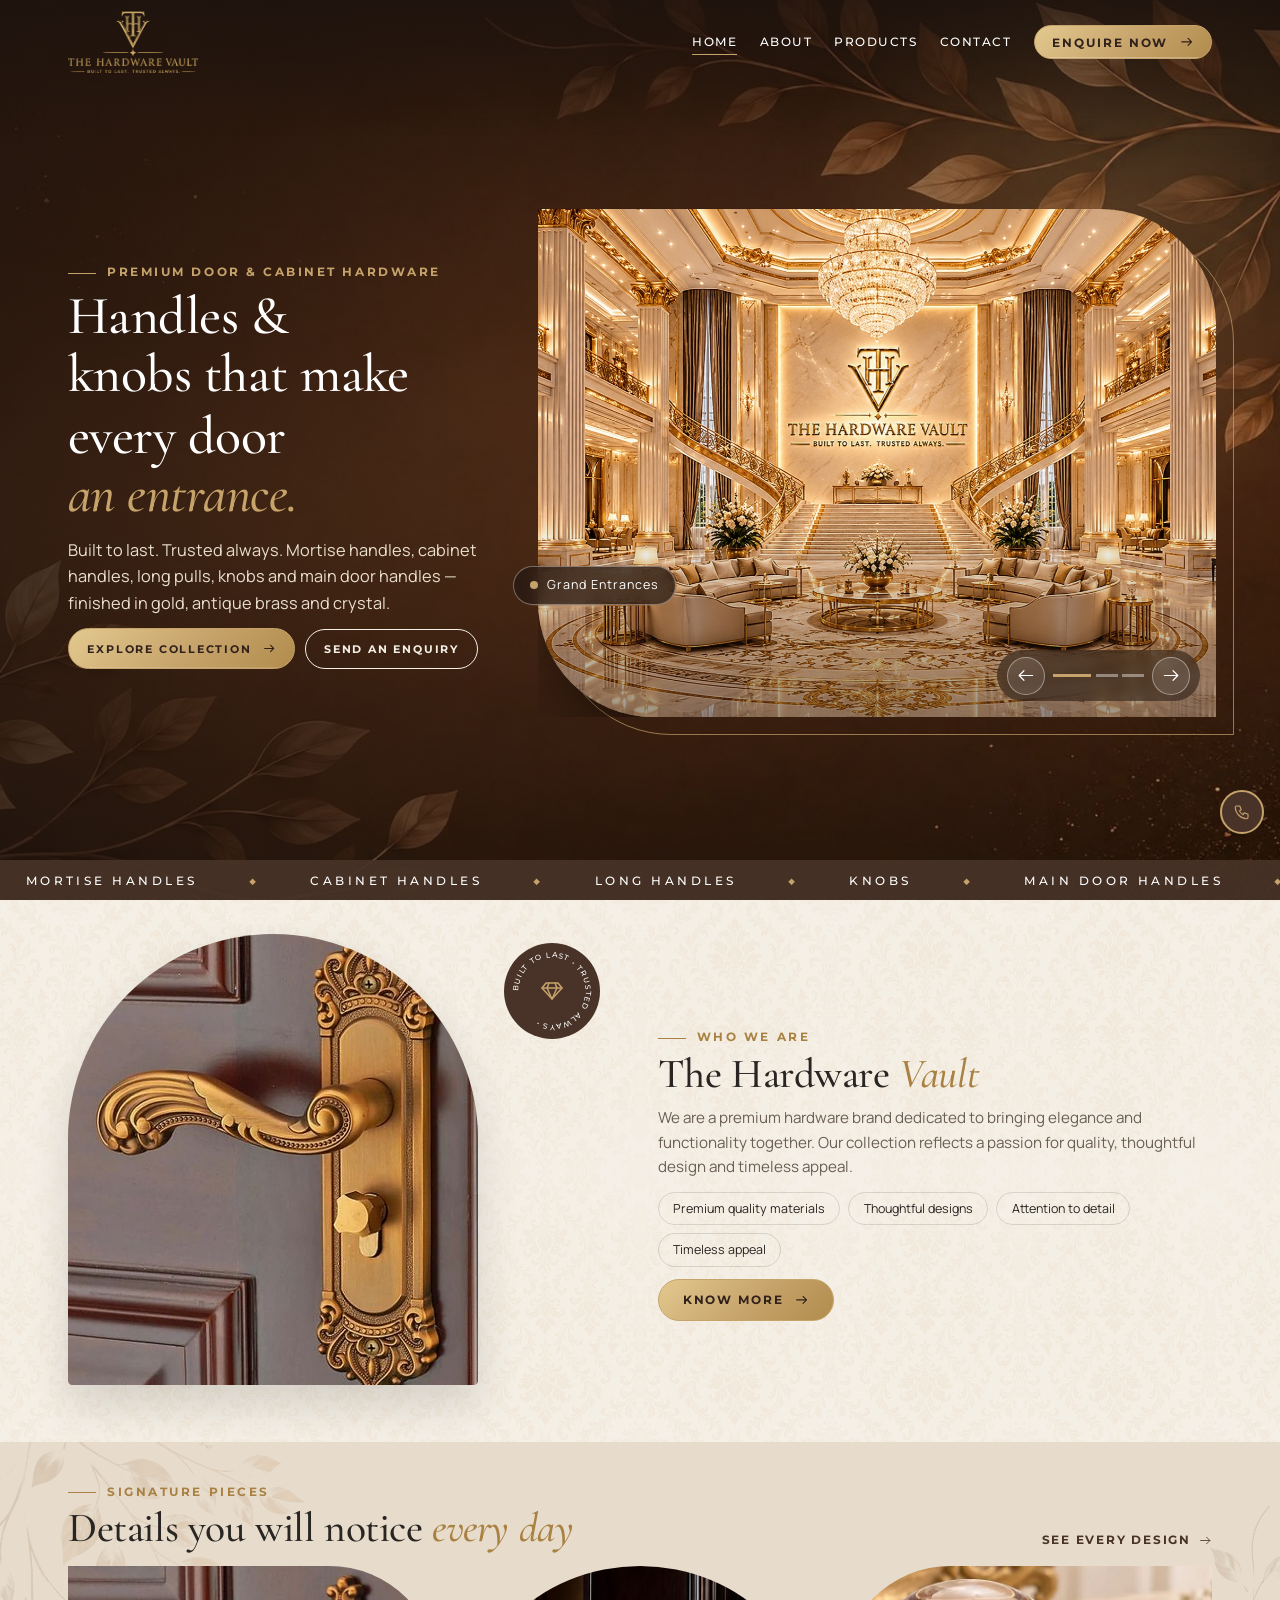
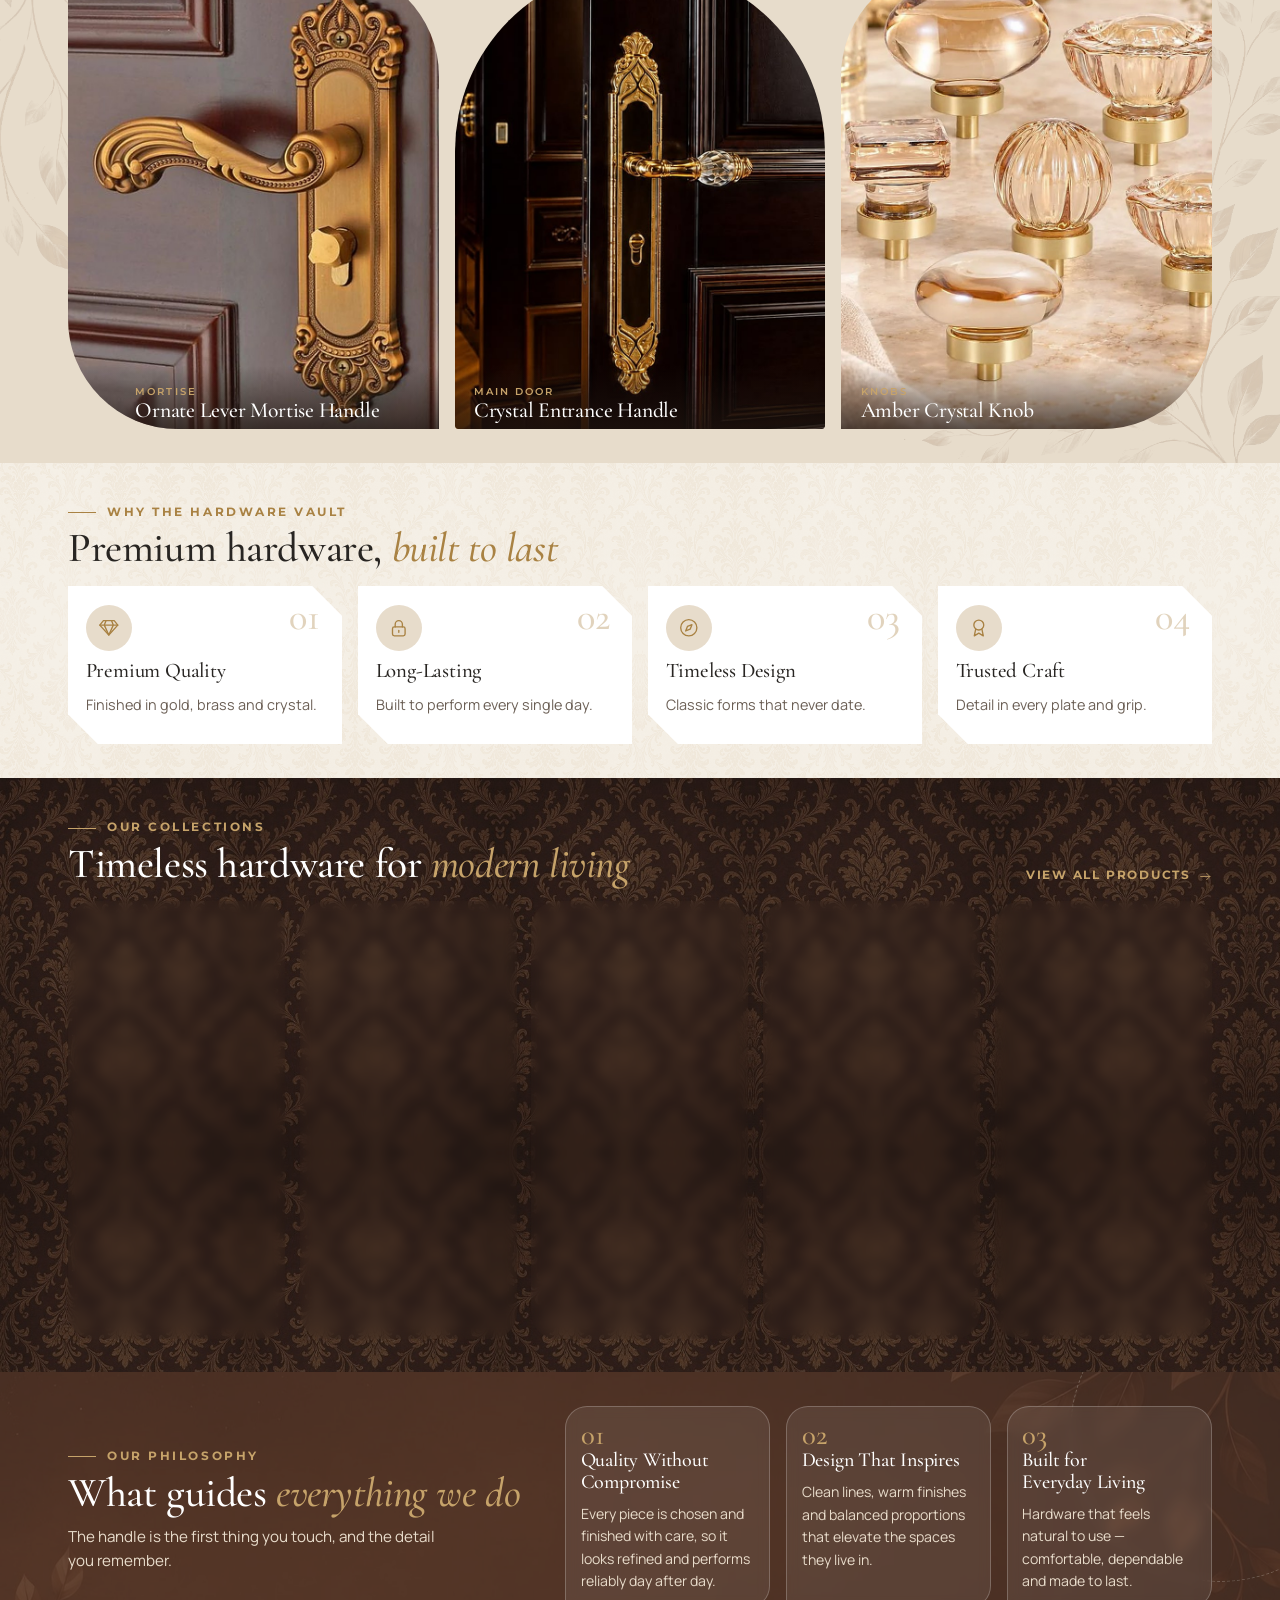
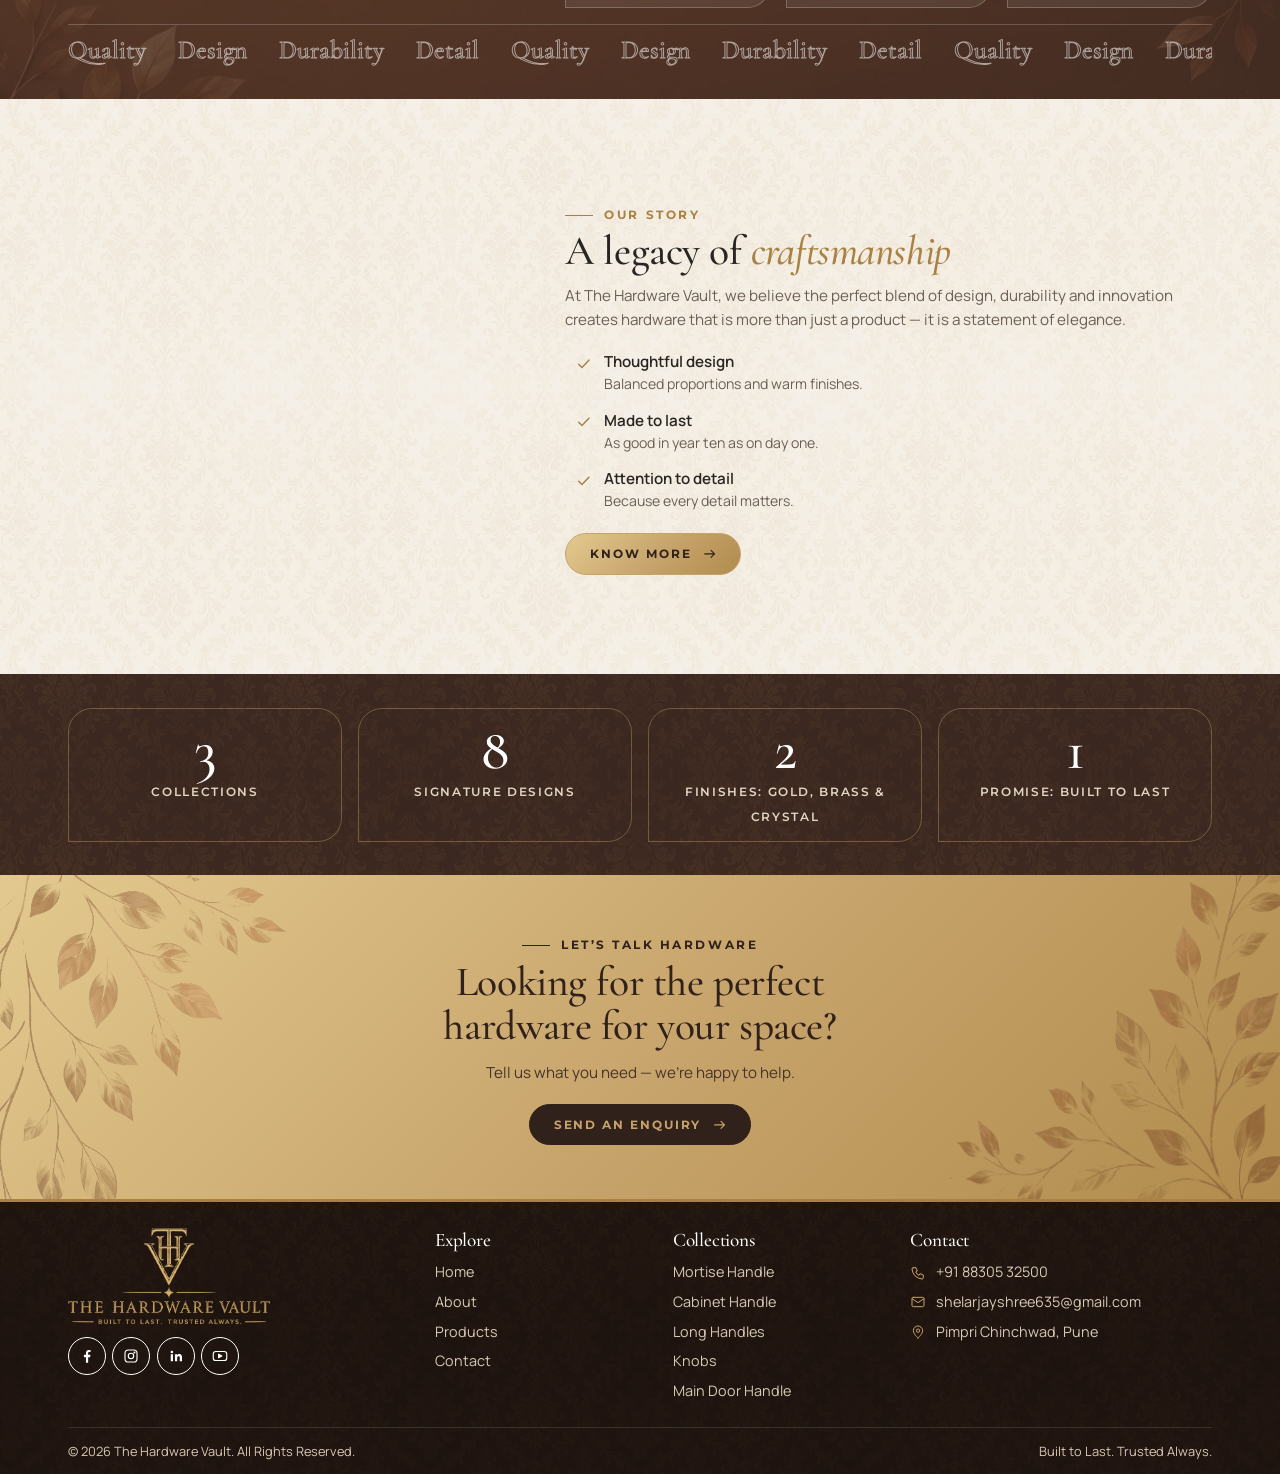
==== commit bc2b8be7: "Updated UI" ====
--- a/index.html
+++ b/index.html
@@ -86,7 +86,7 @@
 <div class="g3"><div data-reveal><div class="pillar"><b>01</b><h4>Quality Without Compromise</h4><p>Every piece is chosen and finished with care, so it looks refined and performs reliably day after day.</p></div></div>
 <div data-reveal><div class="pillar"><b>02</b><h4>Design That Inspires</h4><p>Clean lines, warm finishes and balanced proportions that elevate the spaces they live in.</p></div></div>
 <div data-reveal><div class="pillar"><b>03</b><h4>Built for Everyday Living</h4><p>Hardware that feels natural to use &mdash; comfortable, dependable and made to last.</p></div></div></div></div>
-<div class="ticker" aria-hidden="true"><div><span>Quality</span><span>Design</span><span>Durability</span><span>Detail</span><span>Quality</span><span>Design</span><span>Durability</span><span>Detail</span></div></div></div></section>
+<div class="ticker" aria-hidden="true"><div><span>Quality</span><span>Design</span><span>Durability</span><span>Detail</span><span>Quality</span><span>Design</span><span>Durability</span><span>Detail</span><span>Quality</span><span>Design</span><span>Durability</span><span>Detail</span><span>Quality</span><span>Design</span><span>Durability</span><span>Detail</span><span>Quality</span><span>Design</span><span>Durability</span><span>Detail</span><span>Quality</span><span>Design</span><span>Durability</span><span>Detail</span><span>Quality</span><span>Design</span><span>Durability</span><span>Detail</span><span>Quality</span><span>Design</span><span>Durability</span><span>Detail</span></div></div></div></section>
 
 <section class="sec" id="legacy"><div class="container"><div class="cols cols-5-7">
 <div class="order-1"><div class="frame tilt"><div class="ph r45 zoom" data-mask><img src="assets/images/products/main-door-2.jpg" alt="Crystal entrance handle on a dark wood door" loading="lazy"></div><div class="fcard"><b>Crystal Entrance Handle</b>Main Door &middot; Gold &amp; crystal</div></div></div>
--- a/assets/css/style.css
+++ b/assets/css/style.css
@@ -281,7 +281,7 @@
 .band p{color:#e8dccb}
 .ring{position:absolute;right:-90px;top:-90px;width:300px;height:300px;border:1px dashed rgba(255,255,255,.3);border-radius:50%;animation:spin 40s linear infinite}
 .ticker{white-space:nowrap;overflow:hidden;margin-top:1rem;border-top:1px solid rgba(255,255,255,.2);padding-top:.6rem}
-.ticker div{display:inline-block;animation:marq 22s linear infinite;font:500 1.6rem/1.2 var(--serif);color:transparent;-webkit-text-stroke:1px rgba(255,255,255,.55)}
+.ticker div{display:inline-block;animation:marq 30s linear infinite;font:500 1.6rem/1.2 var(--serif);color:transparent;-webkit-text-stroke:1px rgba(255,255,255,.55)}
 .ticker span{margin-right:2rem}
 .pillar{height:100%;padding:.9rem;background:rgba(255,255,255,.08);border:1px solid rgba(255,255,255,.22);border-radius:22px 22px 22px 0;-webkit-backdrop-filter:blur(6px);backdrop-filter:blur(6px);transition:transform .45s var(--ease),background .4s,border-radius .5s}
 .pillar b{font:500 1.8rem/1 var(--serif);color:var(--gold);display:block;transition:.3s}
@@ -638,6 +638,7 @@
 .sec-form{min-height:100svh;display:flex;align-items:center;padding:5.8rem 0 2rem}
 .sec-form>.container{width:100%}
 .sec-form .cols{align-items:stretch;gap:1.4rem}
+@media(min-width:992px){.sec-form .cols{column-gap:2.2rem}}
 .sec-form .form-box{padding:1.3rem 1.6rem 1.4rem;background:rgba(255,255,255,.94);border:1px solid rgba(198,163,106,.5);border-radius:28px;box-shadow:0 30px 60px -32px rgba(48,33,27,.55)}
 .sec-form .form-box h2{font-size:1.75rem;margin-bottom:.6rem}
 .sec-form .form-box .form-control{padding:.55rem .85rem;border:1px solid rgba(169,130,67,.35);border-radius:12px;background:#fbf7ef}
@@ -720,11 +721,38 @@
 .hero-split .lead-row .btn-a{padding:.8rem 1.15rem;font-size:.7rem}
 
 /* v7: narrower contact form + info panel */
-.sec-form>.container{max-width:960px}
-.sec-form .cols{gap:1.2rem}
-@media(min-width:992px){.sec-form .cols-7-5{grid-template-columns:1.25fr 1fr}}
+@media(min-width:992px){.sec-form .cols-7-5{grid-template-columns:1fr 1fr}}
 @media(max-width:991px){.sec-form .cols-7-5{grid-template-columns:1fr}}
 .shop{scroll-margin-top:6rem}
 
 /* v7 fix: filtered-out cards must really disappear (was overridden by later display:flex) */
 .gal .pcard.hide,.gal.cat .pcard.hide{display:none!important}
+
+/* v8: contact form + info panel same height as the map section (desktop) */
+@media(min-width:992px){
+.sec-form{min-height:0;display:block;padding:var(--sec) 0}
+.sec-form .form-box{padding:.9rem 1.4rem 1rem;height:auto}
+.sec-form .form-box .eyebrow{display:none}
+.sec-form .form-box h2{font-size:1.45rem;margin:0 0 .45rem}
+.sec-form .form-grid{gap:.35rem .8rem}
+.sec-form .form-box .form-control{padding:.4rem .75rem;font-size:.88rem}
+.sec-form .form-box textarea.form-control{min-height:49px;height:49px}
+.sec-form .field label{font-size:.64rem;margin-bottom:.1rem}
+.sec-form .field .error{min-height:.7em;font-size:.68rem;margin-top:0;line-height:1}
+.sec-form .form-status{margin:.2rem 0 0}
+.sec-form .form-box .btn-a{margin-top:.3rem;padding:.6rem 1rem}
+.sec-form .info-panel{padding:1rem 1.5rem}
+.sec-form .info-panel .eyebrow{margin-bottom:.2rem}
+.sec-form .info-panel h3{font-size:1.45rem;margin-bottom:.2rem}
+.sec-form .info-panel .info li{padding:.4rem 0}
+.sec-form .info-panel .soc{margin-top:.4rem}
+}
+
+/* v9: seamless ticker */
+.ticker div{will-change:transform}
+
+
+/* v11: faint leaf design only in: Home > Signature Pieces, About > Our Commitment, Contact > map section */
+#signature.sec-alt::before,#signature.sec-alt::after,
+#commitment.sec-alt::before,#commitment.sec-alt::after,
+#location.sec-alt::before,#location.sec-alt::after{opacity:.14}
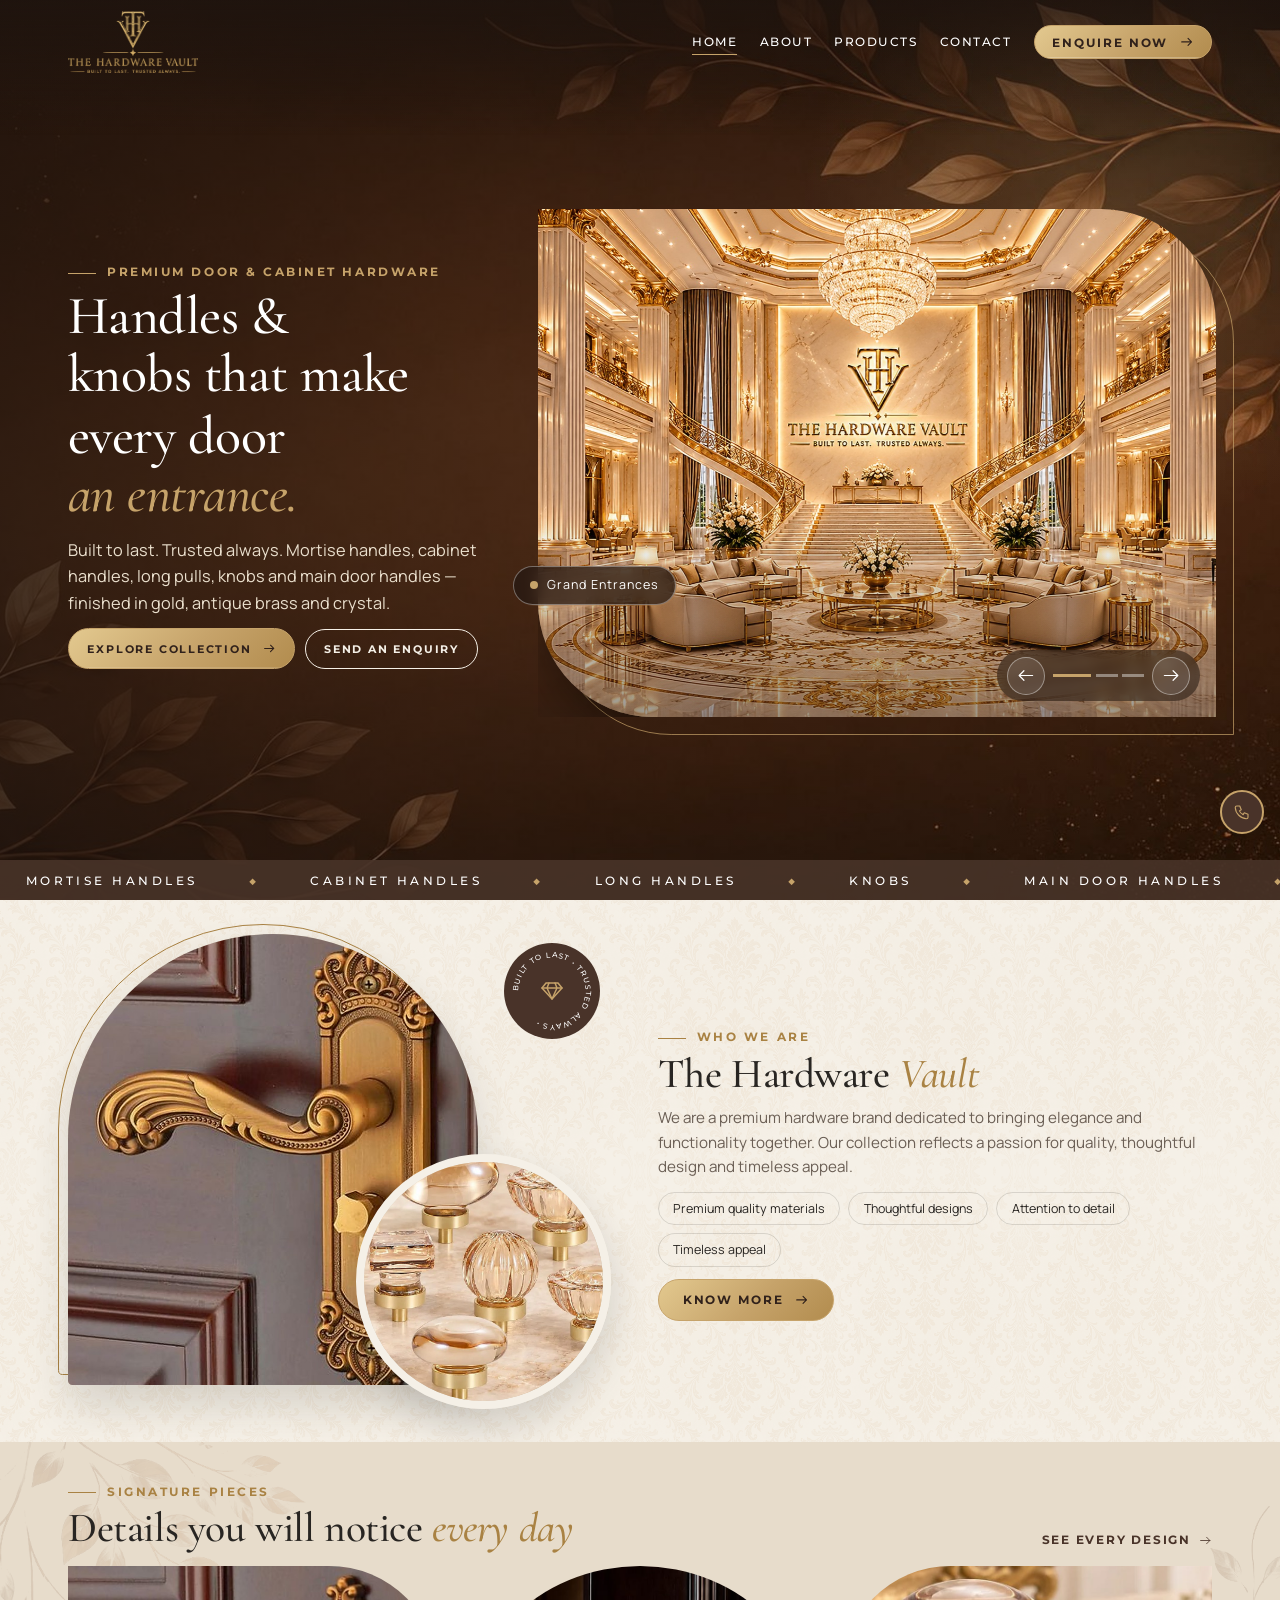
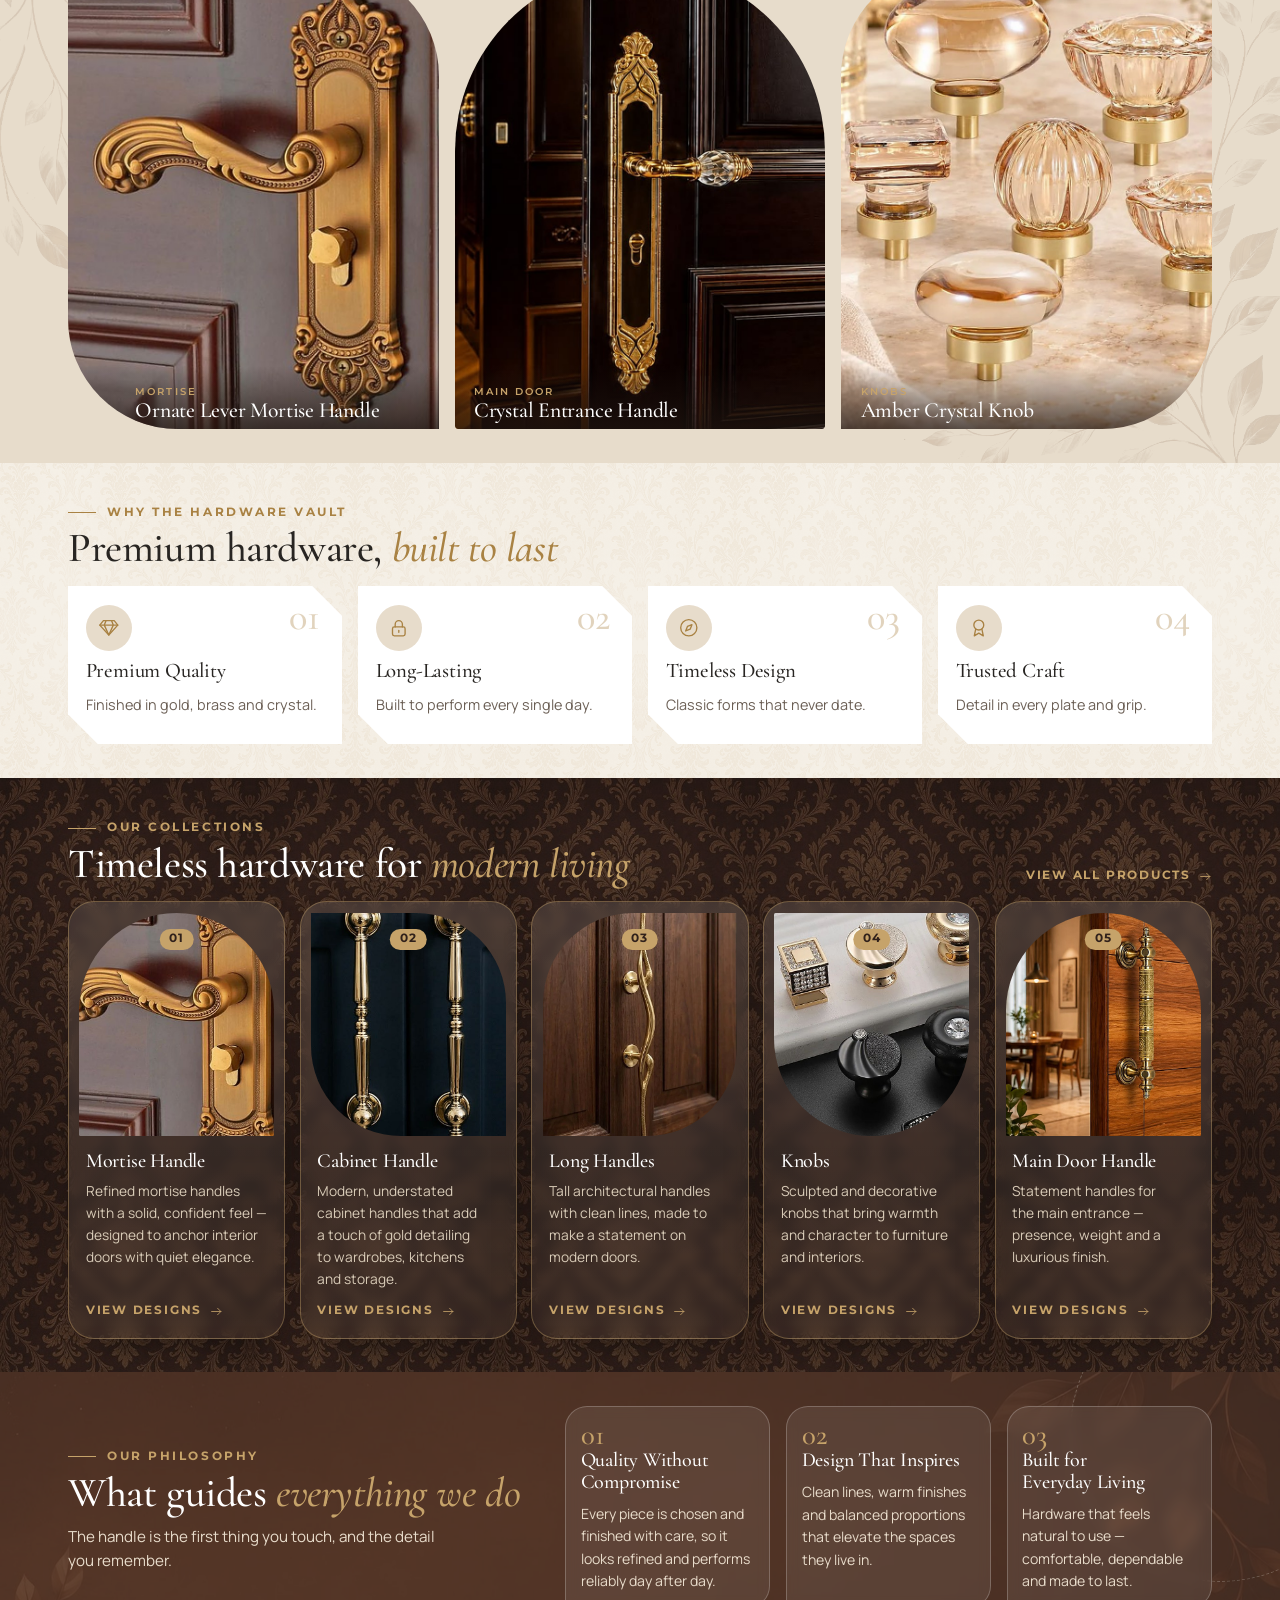
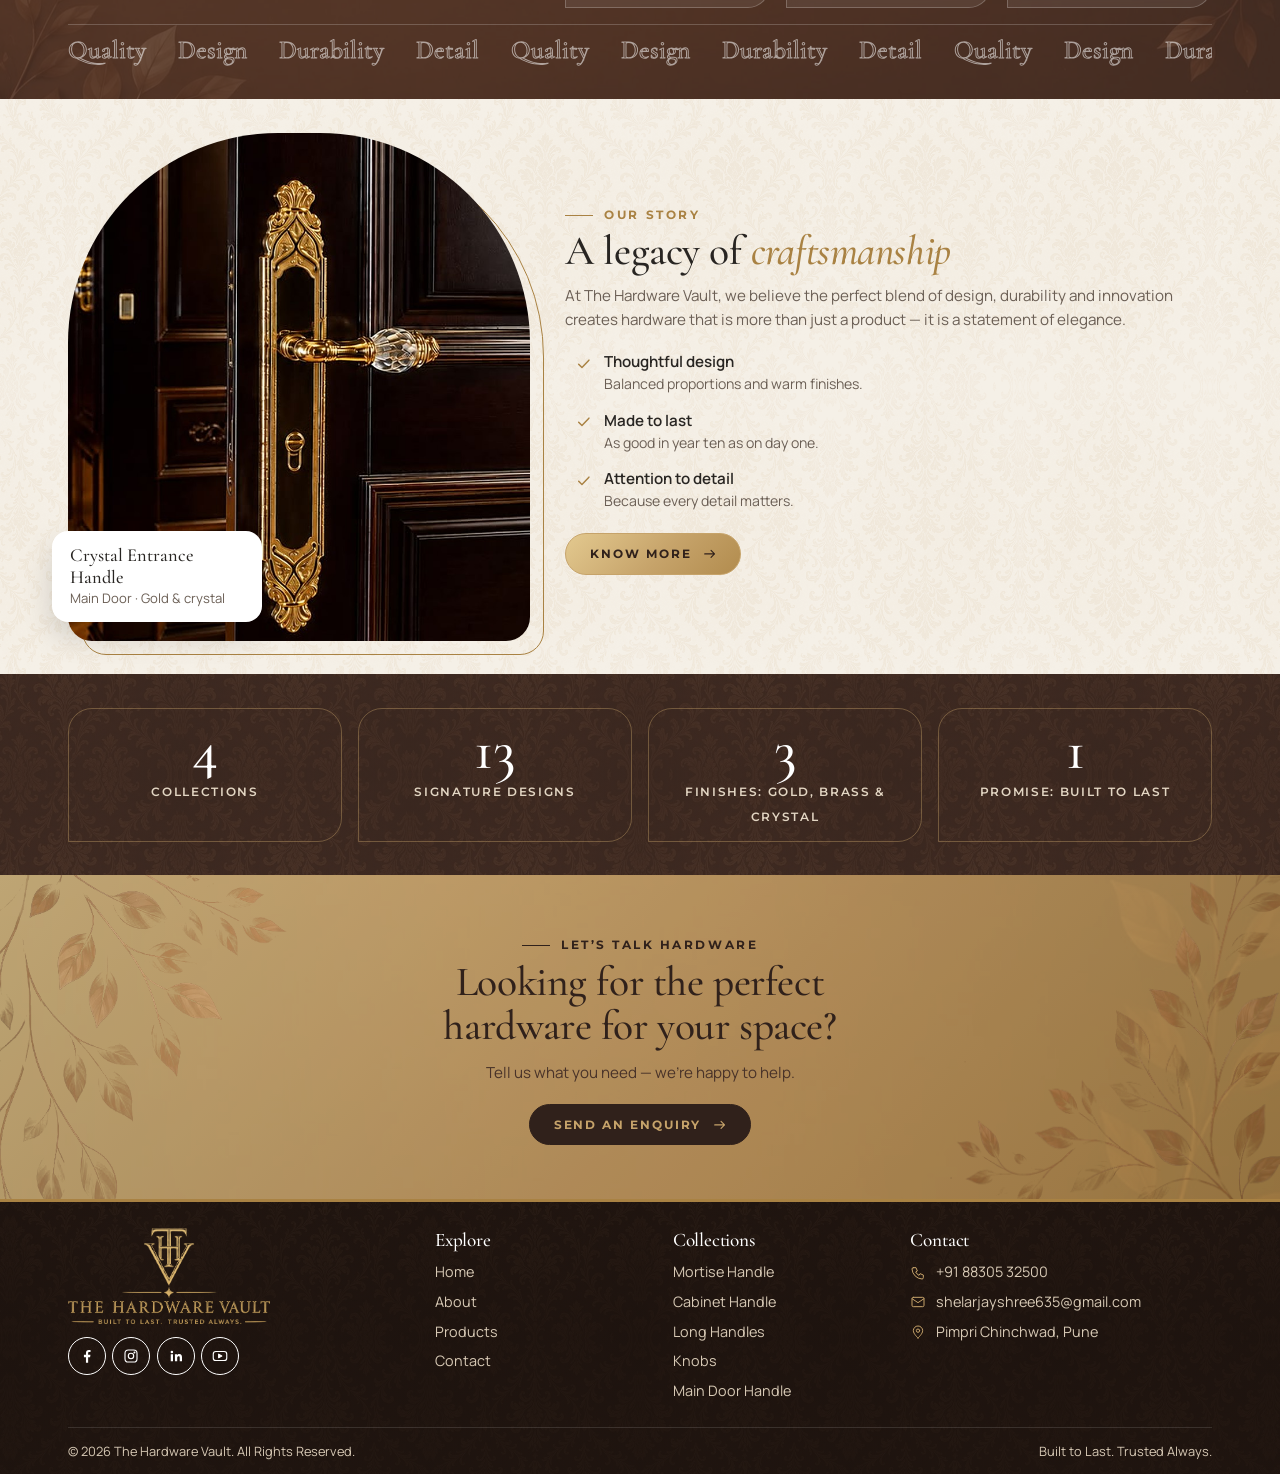
==== commit 5c62390a: "Updated Ui" ====
--- a/index.html
+++ b/index.html
@@ -1,123 +1,561 @@
 <!DOCTYPE html>
 <html lang="en">
+
 <head>
-<meta charset="UTF-8">
-<meta name="viewport" content="width=device-width, initial-scale=1.0">
-<title>The Hardware Vault — Premium Hardware Solutions</title>
-<meta name="description" content="The Hardware Vault — premium luxury hardware: mortise handles, cabinet handles, long handles, knobs and main door handles. Built to last. Trusted always.">
-<meta name="theme-color" content="#30211B">
-<link rel="icon" href="favicon.ico" sizes="any">
-<link rel="icon" type="image/png" href="assets/images/favicon-64.png">
-<link rel="apple-touch-icon" href="assets/images/apple-touch-icon.png">
-<link rel="preconnect" href="https://fonts.googleapis.com"><link rel="preconnect" href="https://fonts.gstatic.com" crossorigin><link href="https://fonts.googleapis.com/css2?family=Cormorant+Garamond:ital,wght@0,500;0,600;1,500&family=Manrope:wght@400;500;600;700&family=Montserrat:wght@500;600;700&display=swap" rel="stylesheet">
-<link rel="stylesheet" href="assets/css/style.css">
-<script>document.documentElement.classList.add('js')</script>
+    <meta charset="UTF-8">
+    <meta name="viewport" content="width=device-width, initial-scale=1.0">
+    <title>The Hardware Vault — Premium Hardware Solutions</title>
+    <meta name="description"
+        content="The Hardware Vault — premium luxury hardware: mortise handles, cabinet handles, long handles, knobs and main door handles. Built to last. Trusted always.">
+    <meta name="theme-color" content="#30211B">
+    <link rel="icon" href="favicon.ico" sizes="any">
+    <link rel="icon" type="image/png" href="assets/images/favicon-64.png">
+    <link rel="apple-touch-icon" href="assets/images/apple-touch-icon.png">
+    <link rel="preconnect" href="https://fonts.googleapis.com">
+    <link rel="preconnect" href="https://fonts.gstatic.com" crossorigin>
+    <link
+        href="https://fonts.googleapis.com/css2?family=Cormorant+Garamond:ital,wght@0,500;0,600;1,500&family=Manrope:wght@400;500;600;700&family=Montserrat:wght@500;600;700&display=swap"
+        rel="stylesheet">
+    <link rel="stylesheet" href="assets/css/style.css">
+    <script>document.documentElement.classList.add('js')</script>
 </head>
+
 <body>
-<a class="skip" href="#main">Skip to content</a>
-<svg xmlns="http://www.w3.org/2000/svg" style="position:absolute;width:0;height:0;overflow:hidden" aria-hidden="true" focusable="false"><defs>
-<symbol id="i-arrow" viewBox="0 0 24 24"><path d="M3 12h17M14 6l6 6-6 6"/></symbol>
-<symbol id="i-chev" viewBox="0 0 24 24"><path d="M6 9l6 6 6-6"/></symbol>
-<symbol id="i-up" viewBox="0 0 24 24"><path d="M6 15l6-6 6 6"/></symbol>
-<symbol id="i-menu" viewBox="0 0 24 24"><path d="M4 7h16M4 12h16M4 17h10"/></symbol>
-<symbol id="i-close" viewBox="0 0 24 24"><path d="M6 6l12 12M18 6L6 18"/></symbol>
-<symbol id="i-phone" viewBox="0 0 24 24"><path d="M5 4h4l2 5-2.5 1.5a11 11 0 0 0 5 5L15 13l5 2v4a2 2 0 0 1-2 2A16 16 0 0 1 3 6a2 2 0 0 1 2-2z"/></symbol>
-<symbol id="i-mail" viewBox="0 0 24 24"><rect x="3" y="5" width="18" height="14" rx="2"/><path d="M3 7l9 6 9-6"/></symbol>
-<symbol id="i-pin" viewBox="0 0 24 24"><path d="M12 21s-7-6.2-7-11a7 7 0 0 1 14 0c0 4.8-7 11-7 11z"/><circle cx="12" cy="10" r="2.5"/></symbol>
-<symbol id="i-clock" viewBox="0 0 24 24"><circle cx="12" cy="12" r="9"/><path d="M12 7v5l3 2"/></symbol>
-<symbol id="i-gem" viewBox="0 0 24 24"><path d="M6 4h12l4 5-10 11L2 9z"/><path d="M2 9h20M9 4l-2 5 5 11 5-11-2-5"/></symbol>
-<symbol id="i-lock" viewBox="0 0 24 24"><rect x="5" y="11" width="14" height="10" rx="2"/><path d="M8 11V8a4 4 0 0 1 8 0v3"/><path d="M12 15v2"/></symbol>
-<symbol id="i-compass" viewBox="0 0 24 24"><circle cx="12" cy="12" r="9"/><path d="M15.5 8.5l-2 5-5 2 2-5z"/></symbol>
-<symbol id="i-award" viewBox="0 0 24 24"><circle cx="12" cy="9" r="5.5"/><path d="M8.5 13.8L7 21l5-3 5 3-1.5-7.2"/></symbol>
-<symbol id="i-pen" viewBox="0 0 24 24"><path d="M4 20l1-4L16 5l3 3L8 19z"/><path d="M14 7l3 3"/></symbol>
-<symbol id="i-home" viewBox="0 0 24 24"><path d="M3 11l9-8 9 8"/><path d="M5 10v10h14V10"/><path d="M10 20v-6h4v6"/></symbol>
-<symbol id="i-check" viewBox="0 0 24 24"><path d="M5 12.5l4.5 4.5L19 7"/></symbol>
-<symbol id="i-fb" viewBox="0 0 24 24"><path class="ic-fill" d="M13.5 21v-7.5h2.6l.5-3.2h-3.1V8.4c0-.9.4-1.6 1.7-1.6h1.5V4.1c-.3 0-1.2-.1-2.2-.1-2.4 0-3.9 1.4-3.9 4v2.3H7.9v3.2h2.7V21z" fill="currentColor" stroke="none"/></symbol>
-<symbol id="i-ig" viewBox="0 0 24 24"><rect x="4" y="4" width="16" height="16" rx="4.5"/><circle cx="12" cy="12" r="3.6"/><circle cx="16.6" cy="7.4" r=".6" fill="currentColor"/></symbol>
-<symbol id="i-in" viewBox="0 0 24 24"><path d="M5 9.5h3V19H5zM6.5 5a1.7 1.7 0 1 1 0 3.4 1.7 1.7 0 0 1 0-3.4zM10.5 9.5h2.9v1.3c.5-.9 1.6-1.5 3-1.5 2.7 0 3.6 1.7 3.6 4.4V19h-3v-4.8c0-1.2-.3-2-1.5-2s-1.9.9-1.9 2.1V19h-3z" fill="currentColor" stroke="none"/></symbol>
-<symbol id="i-yt" viewBox="0 0 24 24"><rect x="3" y="6" width="18" height="12" rx="3.5"/><path d="M10.2 9.6v4.8l4.2-2.4z" fill="currentColor"/></symbol>
-</defs></svg>
-<header class="site-header" id="top"><div class="container"><div class="hbar">
-<a class="brand" href="index.html" aria-label="The Hardware Vault - Home"><img src="assets/images/logo.png" width="1130" height="537" alt="The Hardware Vault - Built to last. Trusted always."></a>
-<button class="menu-btn" type="button" aria-label="Toggle menu" aria-expanded="false" aria-controls="mainNav"><svg class="ic m" aria-hidden="true"><use href="#i-menu"/></svg><svg class="ic x" aria-hidden="true"><use href="#i-close"/></svg></button>
-<div class="nav-wrap" id="mainNav"><ul class="nav-list">
-<li><a class="nav-link active" aria-current="page" href="index.html">Home</a></li>
-<li><a class="nav-link" href="about.html">About</a></li>
-<li><a class="nav-link" href="products.html">Products</a></li>
-<li><a class="nav-link" href="contact.html">Contact</a></li>
-<li><a class="btn-a btn-sm magnetic" href="contact.html#enquiry">Enquire Now <svg class="ic " aria-hidden="true"><use href="#i-arrow"/></svg></a></li>
-</ul></div></div></div></header>
-<main id="main">
-
-<section class="hero hero-split" data-slider aria-roledescription="carousel" aria-label="Featured hardware">
-<div class="hero-glow" aria-hidden="true"></div>
-<div class="container hero-grid"><div class="hero-copy"><span class="eyebrow">Premium door &amp; cabinet hardware</span>
-<h1><span class="lw"><span class="ln">Handles &amp; knobs that make</span></span><span class="lw"><span class="ln">every door <em>an entrance.</em></span></span></h1>
-<p>Built to last. Trusted always. Mortise handles, cabinet handles, long pulls, knobs and main door handles &mdash; finished in gold, antique brass and crystal.</p>
-<div class="lead-row"><a class="btn-a magnetic" href="products.html">Explore Collection <svg class="ic " aria-hidden="true"><use href="#i-arrow"/></svg></a><a class="btn-a btn-o" href="contact.html#enquiry">Send an Enquiry</a></div></div>
-<div class="hero-stage stage-land shape-leaf" data-stage><div class="stage-ring" aria-hidden="true"></div><div class="arch-frame"><div class="hero-bg"><figure class="slide is-on" data-cap="Grand Entrances"><img src="assets/images/hero/contact-hero.jpg" fetchpriority="high" decoding="async" alt="Grand luxury lobby with The Hardware Vault logo" style="--pos:50% 50%"></figure><figure class="slide" data-cap="Statement Main Doors"><img src="assets/images/hero/home-hero.jpg" alt="Gold mortise handle on a dark panelled door" style="--pos:62% 55%" loading="lazy"></figure><figure class="slide" data-cap="Crystal &amp; Gold Knobs"><img src="assets/images/about/commitment.jpg" alt="Amber crystal knobs with gold bases" style="--pos:50% 45%" loading="lazy"></figure></div>
-</div><span class="chip float"><i class="dot"></i> <span class="cap-t" aria-live="polite">Grand Entrances</span></span>
-<div class="hero-ctrl"><button class="arrow prev" type="button" aria-label="Previous slide"><svg class="ic " aria-hidden="true"><use href="#i-arrow"/></svg></button><div class="dots"><button type="button" aria-label="Slide 1" class="is-on"></button><button type="button" aria-label="Slide 2"></button><button type="button" aria-label="Slide 3"></button></div><button class="arrow next" type="button" aria-label="Next slide"><svg class="ic " aria-hidden="true"><use href="#i-arrow"/></svg></button></div>
-</div></div>
-<div class="hero-marq" aria-hidden="true"><div><span>Mortise Handles</span><span>Cabinet Handles</span><span>Long Handles</span><span>Knobs</span><span>Main Door Handles</span><span>Built to last. Trusted always.</span><span>Mortise Handles</span><span>Cabinet Handles</span><span>Long Handles</span><span>Knobs</span><span>Main Door Handles</span><span>Built to last. Trusted always.</span></div></div></section>
-
-<section class="sec"><div class="container"><div class="cols cols-2">
-<div><div class="layer tilt"><div class="ph r45 a zoom" data-mask><img src="assets/images/products/mortise-1.jpg" alt="Ornate lever mortise handle in gold" loading="lazy"></div><div class="ph r11 b zoom"><img src="assets/images/products/knobs-1.jpg" alt="Amber crystal knob" loading="lazy"></div><div class="spin"><svg class="ring-t" viewBox="0 0 100 100" aria-hidden="true"><defs><path id="cp" d="M50 50m-38 0a38 38 0 1 1 76 0a38 38 0 1 1-76 0"/></defs><text><textPath href="#cp">Built to last &bull; Trusted always &bull;</textPath></text></svg><svg class="ic " aria-hidden="true"><use href="#i-gem"/></svg></div></div></div>
-<div data-reveal><span class="eyebrow">Who we are</span><h2>The Hardware <em>Vault</em></h2><p>We are a premium hardware brand dedicated to bringing elegance and functionality together. Our collection reflects a passion for quality, thoughtful design and timeless appeal.</p>
-<div class="ticks"><span>Premium quality materials</span><span>Thoughtful designs</span><span>Attention to detail</span><span>Timeless appeal</span></div>
-<a class="btn-a magnetic" href="about.html">Know More <svg class="ic " aria-hidden="true"><use href="#i-arrow"/></svg></a></div></div></div></section>
-
-<section class="sec sec-alt" id="signature"><div class="container"><div class="head head-row" data-reveal><div><span class="eyebrow">Signature Pieces</span><h2>Details you will notice <em>every day</em></h2></div><a class="lnk" href="products.html">See every design <svg class="ic " aria-hidden="true"><use href="#i-arrow"/></svg></a></div>
-<div class="proj-grid"><a class="pcard zoom" data-reveal href="products.html#mortise-handle" aria-label="Ornate Lever Mortise Handle"><div class="ph"><img src="assets/images/products/mortise-1.jpg" alt="Ornate Lever Mortise Handle" style="--pos:50% 50%" loading="lazy"></div><span class="arr"><svg class="ic " aria-hidden="true"><use href="#i-arrow"/></svg></span><div class="cap"><small>Mortise</small><h3>Ornate Lever Mortise Handle</h3></div></a><a class="pcard zoom" data-reveal href="products.html#main-door-handle" aria-label="Crystal Entrance Handle"><div class="ph"><img src="assets/images/products/main-door-2.jpg" alt="Crystal Entrance Handle" style="--pos:50% 50%" loading="lazy"></div><span class="arr"><svg class="ic " aria-hidden="true"><use href="#i-arrow"/></svg></span><div class="cap"><small>Main Door</small><h3>Crystal Entrance Handle</h3></div></a><a class="pcard zoom" data-reveal href="products.html#knobs" aria-label="Amber Crystal Knob"><div class="ph"><img src="assets/images/products/knobs-1.jpg" alt="Amber Crystal Knob" style="--pos:50% 50%" loading="lazy"></div><span class="arr"><svg class="ic " aria-hidden="true"><use href="#i-arrow"/></svg></span><div class="cap"><small>Knobs</small><h3>Amber Crystal Knob</h3></div></a></div></div></section>
-
-<section class="sec"><div class="container"><div class="head head-row" data-reveal><div><span class="eyebrow">Why The Hardware Vault</span><h2>Premium hardware, <em>built to last</em></h2></div></div>
-<div class="g4"><div data-reveal><div class="scard"><b class="sn">01</b><span class="ic-wrap"><svg class="ic " aria-hidden="true"><use href="#i-gem"/></svg></span><h3>Premium Quality</h3><p class="mb-0">Finished in gold, brass and crystal.</p></div></div><div data-reveal><div class="scard"><b class="sn">02</b><span class="ic-wrap"><svg class="ic " aria-hidden="true"><use href="#i-lock"/></svg></span><h3>Long-Lasting</h3><p class="mb-0">Built to perform every single day.</p></div></div><div data-reveal><div class="scard"><b class="sn">03</b><span class="ic-wrap"><svg class="ic " aria-hidden="true"><use href="#i-compass"/></svg></span><h3>Timeless Design</h3><p class="mb-0">Classic forms that never date.</p></div></div><div data-reveal><div class="scard"><b class="sn">04</b><span class="ic-wrap"><svg class="ic " aria-hidden="true"><use href="#i-award"/></svg></span><h3>Trusted Craft</h3><p class="mb-0">Detail in every plate and grip.</p></div></div></div></div></section>
-
-<section class="sec sec-damask" id="collections"><div class="container"><div class="head head-row" data-reveal><div><span class="eyebrow">Our Collections</span><h2>Timeless hardware for <em>modern living</em></h2></div><a class="lnk" href="products.html">View all products <svg class="ic " aria-hidden="true"><use href="#i-arrow"/></svg></a></div>
-<div class="svc-grid"><a class="svc v0" href="products.html#mortise-handle" data-reveal><div class="ph zoom"><img src="assets/images/categories/mortise.jpg" alt="Mortise Handle" loading="lazy"><span class="num">01</span></div>
-<div class="sb"><svg class="ic " aria-hidden="true"><use href="#i-arrow"/></svg><h3>Mortise Handle</h3><p>Refined mortise handles with a solid, confident feel &mdash; designed to anchor interior doors with quiet elegance.</p><span class="lnk">View designs <svg class="ic " aria-hidden="true"><use href="#i-arrow"/></svg></span></div></a><a class="svc v1" href="products.html#cabinet-handle" data-reveal><div class="ph zoom"><img src="assets/images/categories/cabinet.jpg" alt="Cabinet Handle" loading="lazy"><span class="num">02</span></div>
-<div class="sb"><svg class="ic " aria-hidden="true"><use href="#i-arrow"/></svg><h3>Cabinet Handle</h3><p>Modern, understated cabinet handles that add a touch of gold detailing to wardrobes, kitchens and storage.</p><span class="lnk">View designs <svg class="ic " aria-hidden="true"><use href="#i-arrow"/></svg></span></div></a><a class="svc v2" href="products.html#long-handles" data-reveal><div class="ph zoom"><img src="assets/images/categories/long.jpg" alt="Long Handles" loading="lazy"><span class="num">03</span></div>
-<div class="sb"><svg class="ic " aria-hidden="true"><use href="#i-arrow"/></svg><h3>Long Handles</h3><p>Tall architectural handles with clean lines, made to make a statement on modern doors.</p><span class="lnk">View designs <svg class="ic " aria-hidden="true"><use href="#i-arrow"/></svg></span></div></a><a class="svc v3" href="products.html#knobs" data-reveal><div class="ph zoom"><img src="assets/images/categories/knobs.jpg" alt="Knobs" loading="lazy"><span class="num">04</span></div>
-<div class="sb"><svg class="ic " aria-hidden="true"><use href="#i-arrow"/></svg><h3>Knobs</h3><p>Sculpted and decorative knobs that bring warmth and character to furniture and interiors.</p><span class="lnk">View designs <svg class="ic " aria-hidden="true"><use href="#i-arrow"/></svg></span></div></a><a class="svc v4" href="products.html#main-door-handle" data-reveal><div class="ph zoom"><img src="assets/images/categories/main-door.jpg" alt="Main Door Handle" loading="lazy"><span class="num">05</span></div>
-<div class="sb"><svg class="ic " aria-hidden="true"><use href="#i-arrow"/></svg><h3>Main Door Handle</h3><p>Statement handles for the main entrance &mdash; presence, weight and a luxurious finish.</p><span class="lnk">View designs <svg class="ic " aria-hidden="true"><use href="#i-arrow"/></svg></span></div></a></div></div></section>
-
-<section class="band" id="philosophy"><div class="ring"></div><div class="bg" data-parallax><img src="assets/images/bg/leaves-wide.jpg" alt="" loading="lazy"></div><div class="container"><div class="cols cols-5-7">
-<div data-reveal><span class="eyebrow">Our Philosophy</span><h2>What guides <em>everything we do</em></h2><p class="mb-0">The handle is the first thing you touch, and the detail you remember.</p></div>
-<div class="g3"><div data-reveal><div class="pillar"><b>01</b><h4>Quality Without Compromise</h4><p>Every piece is chosen and finished with care, so it looks refined and performs reliably day after day.</p></div></div>
-<div data-reveal><div class="pillar"><b>02</b><h4>Design That Inspires</h4><p>Clean lines, warm finishes and balanced proportions that elevate the spaces they live in.</p></div></div>
-<div data-reveal><div class="pillar"><b>03</b><h4>Built for Everyday Living</h4><p>Hardware that feels natural to use &mdash; comfortable, dependable and made to last.</p></div></div></div></div>
-<div class="ticker" aria-hidden="true"><div><span>Quality</span><span>Design</span><span>Durability</span><span>Detail</span><span>Quality</span><span>Design</span><span>Durability</span><span>Detail</span><span>Quality</span><span>Design</span><span>Durability</span><span>Detail</span><span>Quality</span><span>Design</span><span>Durability</span><span>Detail</span><span>Quality</span><span>Design</span><span>Durability</span><span>Detail</span><span>Quality</span><span>Design</span><span>Durability</span><span>Detail</span><span>Quality</span><span>Design</span><span>Durability</span><span>Detail</span><span>Quality</span><span>Design</span><span>Durability</span><span>Detail</span></div></div></div></section>
-
-<section class="sec" id="legacy"><div class="container"><div class="cols cols-5-7">
-<div class="order-1"><div class="frame tilt"><div class="ph r45 zoom" data-mask><img src="assets/images/products/main-door-2.jpg" alt="Crystal entrance handle on a dark wood door" loading="lazy"></div><div class="fcard"><b>Crystal Entrance Handle</b>Main Door &middot; Gold &amp; crystal</div></div></div>
-<div data-reveal><span class="eyebrow">Our Story</span><h2>A legacy of <em>craftsmanship</em></h2><p>At The Hardware Vault, we believe the perfect blend of design, durability and innovation creates hardware that is more than just a product &mdash; it is a statement of elegance.</p>
-<ul class="fl"><li><svg class="ic " aria-hidden="true"><use href="#i-check"/></svg><div><strong>Thoughtful design</strong><span>Balanced proportions and warm finishes.</span></div></li><li><svg class="ic " aria-hidden="true"><use href="#i-check"/></svg><div><strong>Made to last</strong><span>As good in year ten as on day one.</span></div></li><li><svg class="ic " aria-hidden="true"><use href="#i-check"/></svg><div><strong>Attention to detail</strong><span>Because every detail matters.</span></div></li></ul>
-<a class="btn-a magnetic" href="about.html">Know More <svg class="ic " aria-hidden="true"><use href="#i-arrow"/></svg></a></div></div></div></section>
-
-<section class="sec sec-brown"><div class="container"><div class="g4 stats">
-<div class="stat" data-reveal><b><span data-count="5">0</span></b><span>Collections</span></div>
-<div class="stat" data-reveal><b><span data-count="15">0</span></b><span>Signature designs</span></div>
-<div class="stat" data-reveal><b><span data-count="3">0</span></b><span>Finishes: gold, brass &amp; crystal</span></div>
-<div class="stat" data-reveal><b><span data-count="1">0</span></b><span>Promise: built to last</span></div></div></div></section>
-
-<section class="cta"><div class="cta-bg"><img src="assets/images/bg/leaves-tall.jpg" alt="" loading="lazy" style="--pos:50% 52%"></div>
-<div class="container" data-reveal><span class="eyebrow">Let&rsquo;s talk hardware</span><h2>Looking for the perfect hardware for your space?</h2><p>Tell us what you need &mdash; we&rsquo;re happy to help.</p>
-<a class="btn-a magnetic" href="contact.html#enquiry">Send an Enquiry <svg class="ic " aria-hidden="true"><use href="#i-arrow"/></svg></a></div></section>
-</main>
-<footer><div class="container"><div class="foot-grid">
-<div><a class="brand" href="index.html" aria-label="The Hardware Vault - Home"><img src="assets/images/logo.png" width="1130" height="537" alt="The Hardware Vault" loading="lazy"></a>
-<div class="soc"><a href="#" aria-label="Facebook"><svg class="ic " aria-hidden="true"><use href="#i-fb"/></svg></a><a href="#" aria-label="Instagram"><svg class="ic " aria-hidden="true"><use href="#i-ig"/></svg></a><a href="#" aria-label="LinkedIn"><svg class="ic " aria-hidden="true"><use href="#i-in"/></svg></a><a href="#" aria-label="YouTube"><svg class="ic " aria-hidden="true"><use href="#i-yt"/></svg></a></div></div>
-<div><h4>Explore</h4><ul><li><a href="index.html">Home</a></li><li><a href="about.html">About</a></li><li><a href="products.html">Products</a></li><li><a href="contact.html">Contact</a></li></ul></div>
-<div><h4>Collections</h4><ul><li><a href="products.html#mortise-handle">Mortise Handle</a></li><li><a href="products.html#cabinet-handle">Cabinet Handle</a></li><li><a href="products.html#long-handles">Long Handles</a></li><li><a href="products.html#knobs">Knobs</a></li><li><a href="products.html#main-door-handle">Main Door Handle</a></li></ul></div>
-<div><h4>Contact</h4><ul>
-<li><svg class="ic " aria-hidden="true"><use href="#i-phone"/></svg><a href="tel:+918830532500">+91 88305 32500</a></li>
-<li><svg class="ic " aria-hidden="true"><use href="#i-mail"/></svg><a href="mailto:shelarjayshree635@gmail.com">shelarjayshree635@gmail.com</a></li>
-<li><svg class="ic " aria-hidden="true"><use href="#i-pin"/></svg><span>Pimpri Chinchwad, Pune</span></li></ul></div>
-</div>
-<div class="copy"><span>&copy; <span id="year">2026</span> The Hardware Vault. All Rights Reserved.</span><span>Built to Last. Trusted Always.</span></div></div>
-<button class="totop" type="button" aria-label="Back to top"><svg class="ic " aria-hidden="true"><use href="#i-up"/></svg></button>
-<a class="call-fab" href="tel:+918830532500" aria-label="Call us"><svg class="ic " aria-hidden="true"><use href="#i-phone"/></svg></a>
-</footer>
-<script src="assets/js/main.js"></script>
+    <a class="skip" href="#main">Skip to content</a>
+    <svg xmlns="http://www.w3.org/2000/svg" style="position:absolute;width:0;height:0;overflow:hidden"
+        aria-hidden="true" focusable="false">
+        <defs>
+            <symbol id="i-arrow" viewBox="0 0 24 24">
+                <path d="M3 12h17M14 6l6 6-6 6" />
+            </symbol>
+            <symbol id="i-chev" viewBox="0 0 24 24">
+                <path d="M6 9l6 6 6-6" />
+            </symbol>
+            <symbol id="i-up" viewBox="0 0 24 24">
+                <path d="M6 15l6-6 6 6" />
+            </symbol>
+            <symbol id="i-menu" viewBox="0 0 24 24">
+                <path d="M4 7h16M4 12h16M4 17h10" />
+            </symbol>
+            <symbol id="i-close" viewBox="0 0 24 24">
+                <path d="M6 6l12 12M18 6L6 18" />
+            </symbol>
+            <symbol id="i-phone" viewBox="0 0 24 24">
+                <path d="M5 4h4l2 5-2.5 1.5a11 11 0 0 0 5 5L15 13l5 2v4a2 2 0 0 1-2 2A16 16 0 0 1 3 6a2 2 0 0 1 2-2z" />
+            </symbol>
+            <symbol id="i-mail" viewBox="0 0 24 24">
+                <rect x="3" y="5" width="18" height="14" rx="2" />
+                <path d="M3 7l9 6 9-6" />
+            </symbol>
+            <symbol id="i-pin" viewBox="0 0 24 24">
+                <path d="M12 21s-7-6.2-7-11a7 7 0 0 1 14 0c0 4.8-7 11-7 11z" />
+                <circle cx="12" cy="10" r="2.5" />
+            </symbol>
+            <symbol id="i-clock" viewBox="0 0 24 24">
+                <circle cx="12" cy="12" r="9" />
+                <path d="M12 7v5l3 2" />
+            </symbol>
+            <symbol id="i-gem" viewBox="0 0 24 24">
+                <path d="M6 4h12l4 5-10 11L2 9z" />
+                <path d="M2 9h20M9 4l-2 5 5 11 5-11-2-5" />
+            </symbol>
+            <symbol id="i-lock" viewBox="0 0 24 24">
+                <rect x="5" y="11" width="14" height="10" rx="2" />
+                <path d="M8 11V8a4 4 0 0 1 8 0v3" />
+                <path d="M12 15v2" />
+            </symbol>
+            <symbol id="i-compass" viewBox="0 0 24 24">
+                <circle cx="12" cy="12" r="9" />
+                <path d="M15.5 8.5l-2 5-5 2 2-5z" />
+            </symbol>
+            <symbol id="i-award" viewBox="0 0 24 24">
+                <circle cx="12" cy="9" r="5.5" />
+                <path d="M8.5 13.8L7 21l5-3 5 3-1.5-7.2" />
+            </symbol>
+            <symbol id="i-pen" viewBox="0 0 24 24">
+                <path d="M4 20l1-4L16 5l3 3L8 19z" />
+                <path d="M14 7l3 3" />
+            </symbol>
+            <symbol id="i-home" viewBox="0 0 24 24">
+                <path d="M3 11l9-8 9 8" />
+                <path d="M5 10v10h14V10" />
+                <path d="M10 20v-6h4v6" />
+            </symbol>
+            <symbol id="i-check" viewBox="0 0 24 24">
+                <path d="M5 12.5l4.5 4.5L19 7" />
+            </symbol>
+            <symbol id="i-fb" viewBox="0 0 24 24">
+                <path class="ic-fill"
+                    d="M13.5 21v-7.5h2.6l.5-3.2h-3.1V8.4c0-.9.4-1.6 1.7-1.6h1.5V4.1c-.3 0-1.2-.1-2.2-.1-2.4 0-3.9 1.4-3.9 4v2.3H7.9v3.2h2.7V21z"
+                    fill="currentColor" stroke="none" />
+            </symbol>
+            <symbol id="i-ig" viewBox="0 0 24 24">
+                <rect x="4" y="4" width="16" height="16" rx="4.5" />
+                <circle cx="12" cy="12" r="3.6" />
+                <circle cx="16.6" cy="7.4" r=".6" fill="currentColor" />
+            </symbol>
+            <symbol id="i-in" viewBox="0 0 24 24">
+                <path
+                    d="M5 9.5h3V19H5zM6.5 5a1.7 1.7 0 1 1 0 3.4 1.7 1.7 0 0 1 0-3.4zM10.5 9.5h2.9v1.3c.5-.9 1.6-1.5 3-1.5 2.7 0 3.6 1.7 3.6 4.4V19h-3v-4.8c0-1.2-.3-2-1.5-2s-1.9.9-1.9 2.1V19h-3z"
+                    fill="currentColor" stroke="none" />
+            </symbol>
+            <symbol id="i-yt" viewBox="0 0 24 24">
+                <rect x="3" y="6" width="18" height="12" rx="3.5" />
+                <path d="M10.2 9.6v4.8l4.2-2.4z" fill="currentColor" />
+            </symbol>
+        </defs>
+    </svg>
+    <header class="site-header" id="top">
+        <div class="container">
+            <div class="hbar">
+                <a class="brand" href="index.html" aria-label="The Hardware Vault - Home"><img
+                        src="assets/images/logo.png" width="1130" height="537"
+                        alt="The Hardware Vault - Built to last. Trusted always."></a>
+                <button class="menu-btn" type="button" aria-label="Toggle menu" aria-expanded="false"
+                    aria-controls="mainNav"><svg class="ic m" aria-hidden="true">
+                        <use href="#i-menu" />
+                    </svg><svg class="ic x" aria-hidden="true">
+                        <use href="#i-close" />
+                    </svg></button>
+                <div class="nav-wrap" id="mainNav">
+                    <ul class="nav-list">
+                        <li><a class="nav-link active" aria-current="page" href="index.html">Home</a></li>
+                        <li><a class="nav-link" href="about.html">About</a></li>
+                        <li><a class="nav-link" href="products.html">Products</a></li>
+                        <li><a class="nav-link" href="contact.html">Contact</a></li>
+                        <li><a class="btn-a btn-sm magnetic" href="contact.html#enquiry">Enquire Now <svg class="ic "
+                                    aria-hidden="true">
+                                    <use href="#i-arrow" />
+                                </svg></a></li>
+                    </ul>
+                </div>
+            </div>
+        </div>
+    </header>
+    <main id="main">
+
+        <section class="hero hero-split" data-slider aria-roledescription="carousel" aria-label="Featured hardware">
+            <div class="hero-glow" aria-hidden="true"></div>
+            <div class="container hero-grid">
+                <div class="hero-copy"><span class="eyebrow">Premium door &amp; cabinet hardware</span>
+                    <h1><span class="lw"><span class="ln">Handles &amp; knobs that make</span></span><span
+                            class="lw"><span class="ln">every door <em>an entrance.</em></span></span></h1>
+                    <p>Built to last. Trusted always. Mortise handles, cabinet handles, long pulls, knobs and main door
+                        handles &mdash; finished in gold, antique brass and crystal.</p>
+                    <div class="lead-row"><a class="btn-a magnetic" href="products.html">Explore Collection <svg
+                                class="ic " aria-hidden="true">
+                                <use href="#i-arrow" />
+                            </svg></a><a class="btn-a btn-o" href="contact.html#enquiry">Send an Enquiry</a></div>
+                </div>
+                <div class="hero-stage stage-land shape-leaf" data-stage>
+                    <div class="stage-ring" aria-hidden="true"></div>
+                    <div class="arch-frame">
+                        <div class="hero-bg">
+                            <figure class="slide is-on" data-cap="Grand Entrances"><img
+                                    src="assets/images/hero/contact-hero.jpg" fetchpriority="high" decoding="async"
+                                    alt="Grand luxury lobby with The Hardware Vault logo" style="--pos:50% 50%">
+                            </figure>
+                            <figure class="slide" data-cap="Statement Main Doors"><img
+                                    src="assets/images/hero/home-hero.jpg"
+                                    alt="Gold mortise handle on a dark panelled door" style="--pos:62% 55%"
+                                    loading="lazy"></figure>
+                            <figure class="slide" data-cap="Crystal &amp; Gold Knobs"><img
+                                    src="assets/images/about/commitment.jpg" alt="Amber crystal knobs with gold bases"
+                                    style="--pos:50% 45%" loading="lazy"></figure>
+                        </div>
+                    </div><span class="chip float"><i class="dot"></i> <span class="cap-t" aria-live="polite">Grand
+                            Entrances</span></span>
+                    <div class="hero-ctrl"><button class="arrow prev" type="button" aria-label="Previous slide"><svg
+                                class="ic " aria-hidden="true">
+                                <use href="#i-arrow" />
+                            </svg></button>
+                        <div class="dots"><button type="button" aria-label="Slide 1" class="is-on"></button><button
+                                type="button" aria-label="Slide 2"></button><button type="button"
+                                aria-label="Slide 3"></button></div><button class="arrow next" type="button"
+                            aria-label="Next slide"><svg class="ic " aria-hidden="true">
+                                <use href="#i-arrow" />
+                            </svg></button>
+                    </div>
+                </div>
+            </div>
+            <div class="hero-marq" aria-hidden="true">
+                <div><span>Mortise Handles</span><span>Cabinet Handles</span><span>Long
+                        Handles</span><span>Knobs</span><span>Main Door Handles</span><span>Built to last. Trusted
+                        always.</span><span>Mortise Handles</span><span>Cabinet Handles</span><span>Long
+                        Handles</span><span>Knobs</span><span>Main Door Handles</span><span>Built to last. Trusted
+                        always.</span></div>
+            </div>
+        </section>
+
+        <section class="sec">
+            <div class="container">
+                <div class="cols cols-2">
+                    <div>
+                        <div class="layer tilt">
+                            <div class="ph r45 a zoom" data-mask><img src="assets/images/products/mortise-1.jpg"
+                                    alt="Ornate lever mortise handle in gold" loading="lazy"></div>
+                            <div class="ph r11 b zoom"><img src="assets/images/products/knobs-1.jpg"
+                                    alt="Amber crystal knob" loading="lazy"></div>
+                            <div class="spin"><svg class="ring-t" viewBox="0 0 100 100" aria-hidden="true">
+                                    <defs>
+                                        <path id="cp" d="M50 50m-38 0a38 38 0 1 1 76 0a38 38 0 1 1-76 0" />
+                                    </defs><text>
+                                        <textPath href="#cp">Built to last &bull; Trusted always &bull;</textPath>
+                                    </text>
+                                </svg><svg class="ic " aria-hidden="true">
+                                    <use href="#i-gem" />
+                                </svg></div>
+                        </div>
+                    </div>
+                    <div data-reveal><span class="eyebrow">Who we are</span>
+                        <h2>The Hardware <em>Vault</em></h2>
+                        <p>We are a premium hardware brand dedicated to bringing elegance and functionality together.
+                            Our collection reflects a passion for quality, thoughtful design and timeless appeal.</p>
+                        <div class="ticks"><span>Premium quality materials</span><span>Thoughtful
+                                designs</span><span>Attention to detail</span><span>Timeless appeal</span></div>
+                        <a class="btn-a magnetic" href="about.html">Know More <svg class="ic " aria-hidden="true">
+                                <use href="#i-arrow" />
+                            </svg></a>
+                    </div>
+                </div>
+            </div>
+        </section>
+
+        <section class="sec sec-alt" id="signature">
+            <div class="container">
+                <div class="head head-row" data-reveal>
+                    <div><span class="eyebrow">Signature Pieces</span>
+                        <h2>Details you will notice <em>every day</em></h2>
+                    </div><a class="lnk" href="products.html">See every design <svg class="ic " aria-hidden="true">
+                            <use href="#i-arrow" />
+                        </svg></a>
+                </div>
+                <div class="proj-grid"><a class="pcard zoom" data-reveal href="products.html#mortise-handle"
+                        aria-label="Ornate Lever Mortise Handle">
+                        <div class="ph"><img src="assets/images/products/mortise-1.jpg"
+                                alt="Ornate Lever Mortise Handle" style="--pos:50% 50%" loading="lazy"></div><span
+                            class="arr"><svg class="ic " aria-hidden="true">
+                                <use href="#i-arrow" />
+                            </svg></span>
+                        <div class="cap"><small>Mortise</small>
+                            <h3>Ornate Lever Mortise Handle</h3>
+                        </div>
+                    </a><a class="pcard zoom" data-reveal href="products.html#main-door-handle"
+                        aria-label="Crystal Entrance Handle">
+                        <div class="ph"><img src="assets/images/products/main-door-2.jpg" alt="Crystal Entrance Handle"
+                                style="--pos:50% 50%" loading="lazy"></div><span class="arr"><svg class="ic "
+                                aria-hidden="true">
+                                <use href="#i-arrow" />
+                            </svg></span>
+                        <div class="cap"><small>Main Door</small>
+                            <h3>Crystal Entrance Handle</h3>
+                        </div>
+                    </a><a class="pcard zoom" data-reveal href="products.html#knobs" aria-label="Amber Crystal Knob">
+                        <div class="ph"><img src="assets/images/products/knobs-1.jpg" alt="Amber Crystal Knob"
+                                style="--pos:50% 50%" loading="lazy"></div><span class="arr"><svg class="ic "
+                                aria-hidden="true">
+                                <use href="#i-arrow" />
+                            </svg></span>
+                        <div class="cap"><small>Knobs</small>
+                            <h3>Amber Crystal Knob</h3>
+                        </div>
+                    </a></div>
+            </div>
+        </section>
+
+        <section class="sec">
+            <div class="container">
+                <div class="head head-row" data-reveal>
+                    <div><span class="eyebrow">Why The Hardware Vault</span>
+                        <h2>Premium hardware, <em>built to last</em></h2>
+                    </div>
+                </div>
+                <div class="g4">
+                    <div data-reveal>
+                        <div class="scard"><b class="sn">01</b><span class="ic-wrap"><svg class="ic "
+                                    aria-hidden="true">
+                                    <use href="#i-gem" />
+                                </svg></span>
+                            <h3>Premium Quality</h3>
+                            <p class="mb-0">Finished in gold, brass and crystal.</p>
+                        </div>
+                    </div>
+                    <div data-reveal>
+                        <div class="scard"><b class="sn">02</b><span class="ic-wrap"><svg class="ic "
+                                    aria-hidden="true">
+                                    <use href="#i-lock" />
+                                </svg></span>
+                            <h3>Long-Lasting</h3>
+                            <p class="mb-0">Built to perform every single day.</p>
+                        </div>
+                    </div>
+                    <div data-reveal>
+                        <div class="scard"><b class="sn">03</b><span class="ic-wrap"><svg class="ic "
+                                    aria-hidden="true">
+                                    <use href="#i-compass" />
+                                </svg></span>
+                            <h3>Timeless Design</h3>
+                            <p class="mb-0">Classic forms that never date.</p>
+                        </div>
+                    </div>
+                    <div data-reveal>
+                        <div class="scard"><b class="sn">04</b><span class="ic-wrap"><svg class="ic "
+                                    aria-hidden="true">
+                                    <use href="#i-award" />
+                                </svg></span>
+                            <h3>Trusted Craft</h3>
+                            <p class="mb-0">Detail in every plate and grip.</p>
+                        </div>
+                    </div>
+                </div>
+            </div>
+        </section>
+
+        <section class="sec sec-damask" id="collections">
+            <div class="container">
+                <div class="head head-row" data-reveal>
+                    <div><span class="eyebrow">Our Collections</span>
+                        <h2>Timeless hardware for <em>modern living</em></h2>
+                    </div><a class="lnk" href="products.html">View all products <svg class="ic " aria-hidden="true">
+                            <use href="#i-arrow" />
+                        </svg></a>
+                </div>
+                <div class="svc-grid"><a class="svc v0" href="products.html#mortise-handle" data-reveal>
+                        <div class="ph zoom"><img src="assets/images/categories/mortise.jpg" alt="Mortise Handle"
+                                loading="lazy"><span class="num">01</span></div>
+                        <div class="sb"><svg class="ic " aria-hidden="true">
+                                <use href="#i-arrow" />
+                            </svg>
+                            <h3>Mortise Handle</h3>
+                            <p>Refined mortise handles with a solid, confident feel &mdash; designed to anchor interior
+                                doors with quiet elegance.</p><span class="lnk">View designs <svg class="ic "
+                                    aria-hidden="true">
+                                    <use href="#i-arrow" />
+                                </svg></span>
+                        </div>
+                    </a><a class="svc v1" href="products.html#cabinet-handle" data-reveal>
+                        <div class="ph zoom"><img src="assets/images/categories/cabinet.jpg" alt="Cabinet Handle"
+                                loading="lazy"><span class="num">02</span></div>
+                        <div class="sb"><svg class="ic " aria-hidden="true">
+                                <use href="#i-arrow" />
+                            </svg>
+                            <h3>Cabinet Handle</h3>
+                            <p>Modern, understated cabinet handles that add a touch of gold detailing to wardrobes,
+                                kitchens and storage.</p><span class="lnk">View designs <svg class="ic "
+                                    aria-hidden="true">
+                                    <use href="#i-arrow" />
+                                </svg></span>
+                        </div>
+                    </a><a class="svc v2" href="products.html#long-handles" data-reveal>
+                        <div class="ph zoom"><img src="assets/images/categories/long.jpg" alt="Long Handles"
+                                loading="lazy"><span class="num">03</span></div>
+                        <div class="sb"><svg class="ic " aria-hidden="true">
+                                <use href="#i-arrow" />
+                            </svg>
+                            <h3>Long Handles</h3>
+                            <p>Tall architectural handles with clean lines, made to make a statement on modern doors.
+                            </p><span class="lnk">View designs <svg class="ic " aria-hidden="true">
+                                    <use href="#i-arrow" />
+                                </svg></span>
+                        </div>
+                    </a><a class="svc v3" href="products.html#knobs" data-reveal>
+                        <div class="ph zoom"><img src="assets/images/categories/knobs.jpg" alt="Knobs"
+                                loading="lazy"><span class="num">04</span></div>
+                        <div class="sb"><svg class="ic " aria-hidden="true">
+                                <use href="#i-arrow" />
+                            </svg>
+                            <h3>Knobs</h3>
+                            <p>Sculpted and decorative knobs that bring warmth and character to furniture and interiors.
+                            </p><span class="lnk">View designs <svg class="ic " aria-hidden="true">
+                                    <use href="#i-arrow" />
+                                </svg></span>
+                        </div>
+                    </a><a class="svc v4" href="products.html#main-door-handle" data-reveal>
+                        <div class="ph zoom"><img src="assets/images/categories/main-door.jpg" alt="Main Door Handle"
+                                loading="lazy"><span class="num">05</span></div>
+                        <div class="sb"><svg class="ic " aria-hidden="true">
+                                <use href="#i-arrow" />
+                            </svg>
+                            <h3>Main Door Handle</h3>
+                            <p>Statement handles for the main entrance &mdash; presence, weight and a luxurious finish.
+                            </p><span class="lnk">View designs <svg class="ic " aria-hidden="true">
+                                    <use href="#i-arrow" />
+                                </svg></span>
+                        </div>
+                    </a></div>
+            </div>
+        </section>
+
+        <section class="band" id="philosophy">
+            <div class="ring"></div>
+            <div class="bg" data-parallax><img src="assets/images/bg/leaves-wide.jpg" alt="" loading="lazy"></div>
+            <div class="container">
+                <div class="cols cols-5-7">
+                    <div data-reveal><span class="eyebrow">Our Philosophy</span>
+                        <h2>What guides <em>everything we do</em></h2>
+                        <p class="mb-0">The handle is the first thing you touch, and the detail you remember.</p>
+                    </div>
+                    <div class="g3">
+                        <div data-reveal>
+                            <div class="pillar"><b>01</b>
+                                <h4>Quality Without Compromise</h4>
+                                <p>Every piece is chosen and finished with care, so it looks refined and performs
+                                    reliably day after day.</p>
+                            </div>
+                        </div>
+                        <div data-reveal>
+                            <div class="pillar"><b>02</b>
+                                <h4>Design That Inspires</h4>
+                                <p>Clean lines, warm finishes and balanced proportions that elevate the spaces they live
+                                    in.</p>
+                            </div>
+                        </div>
+                        <div data-reveal>
+                            <div class="pillar"><b>03</b>
+                                <h4>Built for Everyday Living</h4>
+                                <p>Hardware that feels natural to use &mdash; comfortable, dependable and made to last.
+                                </p>
+                            </div>
+                        </div>
+                    </div>
+                </div>
+                <div class="ticker" aria-hidden="true">
+                    <div>
+                        <span>Quality</span><span>Design</span><span>Durability</span><span>Detail</span><span>Quality</span><span>Design</span><span>Durability</span><span>Detail</span><span>Quality</span><span>Design</span><span>Durability</span><span>Detail</span><span>Quality</span><span>Design</span><span>Durability</span><span>Detail</span><span>Quality</span><span>Design</span><span>Durability</span><span>Detail</span><span>Quality</span><span>Design</span><span>Durability</span><span>Detail</span><span>Quality</span><span>Design</span><span>Durability</span><span>Detail</span><span>Quality</span><span>Design</span><span>Durability</span><span>Detail</span>
+                    </div>
+                </div>
+            </div>
+        </section>
+
+        <section class="sec" id="legacy">
+            <div class="container">
+                <div class="cols cols-5-7">
+                    <div class="order-1">
+                        <div class="frame tilt">
+                            <div class="ph r45 zoom" data-mask><img src="assets/images/products/main-door-2.jpg"
+                                    alt="Crystal entrance handle on a dark wood door" loading="lazy"></div>
+                            <div class="fcard"><b>Crystal Entrance Handle</b>Main Door &middot; Gold &amp; crystal</div>
+                        </div>
+                    </div>
+                    <div data-reveal><span class="eyebrow">Our Story</span>
+                        <h2>A legacy of <em>craftsmanship</em></h2>
+                        <p>At The Hardware Vault, we believe the perfect blend of design, durability and innovation
+                            creates hardware that is more than just a product &mdash; it is a statement of elegance.</p>
+                        <ul class="fl">
+                            <li><svg class="ic " aria-hidden="true">
+                                    <use href="#i-check" />
+                                </svg>
+                                <div><strong>Thoughtful design</strong><span>Balanced proportions and warm
+                                        finishes.</span></div>
+                            </li>
+                            <li><svg class="ic " aria-hidden="true">
+                                    <use href="#i-check" />
+                                </svg>
+                                <div><strong>Made to last</strong><span>As good in year ten as on day one.</span></div>
+                            </li>
+                            <li><svg class="ic " aria-hidden="true">
+                                    <use href="#i-check" />
+                                </svg>
+                                <div><strong>Attention to detail</strong><span>Because every detail matters.</span>
+                                </div>
+                            </li>
+                        </ul>
+                        <a class="btn-a magnetic" href="about.html">Know More <svg class="ic " aria-hidden="true">
+                                <use href="#i-arrow" />
+                            </svg></a>
+                    </div>
+                </div>
+            </div>
+        </section>
+
+        <section class="sec sec-brown">
+            <div class="container">
+                <div class="g4 stats">
+                    <div class="stat" data-reveal><b><span data-count="5">0</span></b><span>Collections</span></div>
+                    <div class="stat" data-reveal><b><span data-count="15">0</span></b><span>Signature designs</span>
+                    </div>
+                    <div class="stat" data-reveal><b><span data-count="3">0</span></b><span>Finishes: gold, brass &amp;
+                            crystal</span></div>
+                    <div class="stat" data-reveal><b><span data-count="1">0</span></b><span>Promise: built to
+                            last</span></div>
+                </div>
+            </div>
+        </section>
+
+        <section class="cta">
+            <div class="cta-bg"><img src="assets/images/bg/leaves-tall.jpg" alt="" loading="lazy" style="--pos:50% 52%">
+            </div>
+            <div class="container" data-reveal><span class="eyebrow">Let&rsquo;s talk hardware</span>
+                <h2>Looking for the perfect hardware for your space?</h2>
+                <p>Tell us what you need &mdash; we&rsquo;re happy to help.</p>
+                <a class="btn-a magnetic" href="contact.html#enquiry">Send an Enquiry <svg class="ic "
+                        aria-hidden="true">
+                        <use href="#i-arrow" />
+                    </svg></a>
+            </div>
+        </section>
+    </main>
+    <footer>
+        <div class="container">
+            <div class="foot-grid">
+                <div><a class="brand" href="index.html" aria-label="The Hardware Vault - Home"><img
+                            src="assets/images/logo.png" width="1130" height="537" alt="The Hardware Vault"
+                            loading="lazy"></a>
+                    <div class="soc"><a href="#" aria-label="Facebook"><svg class="ic " aria-hidden="true">
+                                <use href="#i-fb" />
+                            </svg></a><a href="#" aria-label="Instagram"><svg class="ic " aria-hidden="true">
+                                <use href="#i-ig" />
+                            </svg></a><a href="#" aria-label="LinkedIn"><svg class="ic " aria-hidden="true">
+                                <use href="#i-in" />
+                            </svg></a><a href="#" aria-label="YouTube"><svg class="ic " aria-hidden="true">
+                                <use href="#i-yt" />
+                            </svg></a></div>
+                </div>
+                <div>
+                    <h4>Explore</h4>
+                    <ul>
+                        <li><a href="index.html">Home</a></li>
+                        <li><a href="about.html">About</a></li>
+                        <li><a href="products.html">Products</a></li>
+                        <li><a href="contact.html">Contact</a></li>
+                    </ul>
+                </div>
+                <div>
+                    <h4>Collections</h4>
+                    <ul>
+                        <li><a href="products.html#mortise-handle">Mortise Handle</a></li>
+                        <li><a href="products.html#cabinet-handle">Cabinet Handle</a></li>
+                        <li><a href="products.html#long-handles">Long Handles</a></li>
+                        <li><a href="products.html#knobs">Knobs</a></li>
+                        <li><a href="products.html#main-door-handle">Main Door Handle</a></li>
+                    </ul>
+                </div>
+                <div>
+                    <h4>Contact</h4>
+                    <ul>
+                        <li><svg class="ic " aria-hidden="true">
+                                <use href="#i-phone" />
+                            </svg><a href="tel:+918830532500">+91 88305 32500</a></li>
+                        <li><svg class="ic " aria-hidden="true">
+                                <use href="#i-mail" />
+                            </svg><a href="mailto:shelarjayshree635@gmail.com">shelarjayshree635@gmail.com</a></li>
+                        <li><svg class="ic " aria-hidden="true">
+                                <use href="#i-pin" />
+                            </svg><span>Pimpri Chinchwad, Pune</span></li>
+                    </ul>
+                </div>
+            </div>
+            <div class="copy"><span>&copy; <span id="year">2026</span> The Hardware Vault. All Rights
+                    Reserved.</span><span>Built to Last. Trusted Always.</span></div>
+        </div>
+        <button class="totop" type="button" aria-label="Back to top"><svg class="ic " aria-hidden="true">
+                <use href="#i-up" />
+            </svg></button>
+        <a class="call-fab" href="tel:+918830532500" aria-label="Call us"><svg class="ic " aria-hidden="true">
+                <use href="#i-phone" />
+            </svg></a>
+    </footer>
+    <script src="assets/js/main.js"></script>
 </body>
-</html>
+
+</html>
